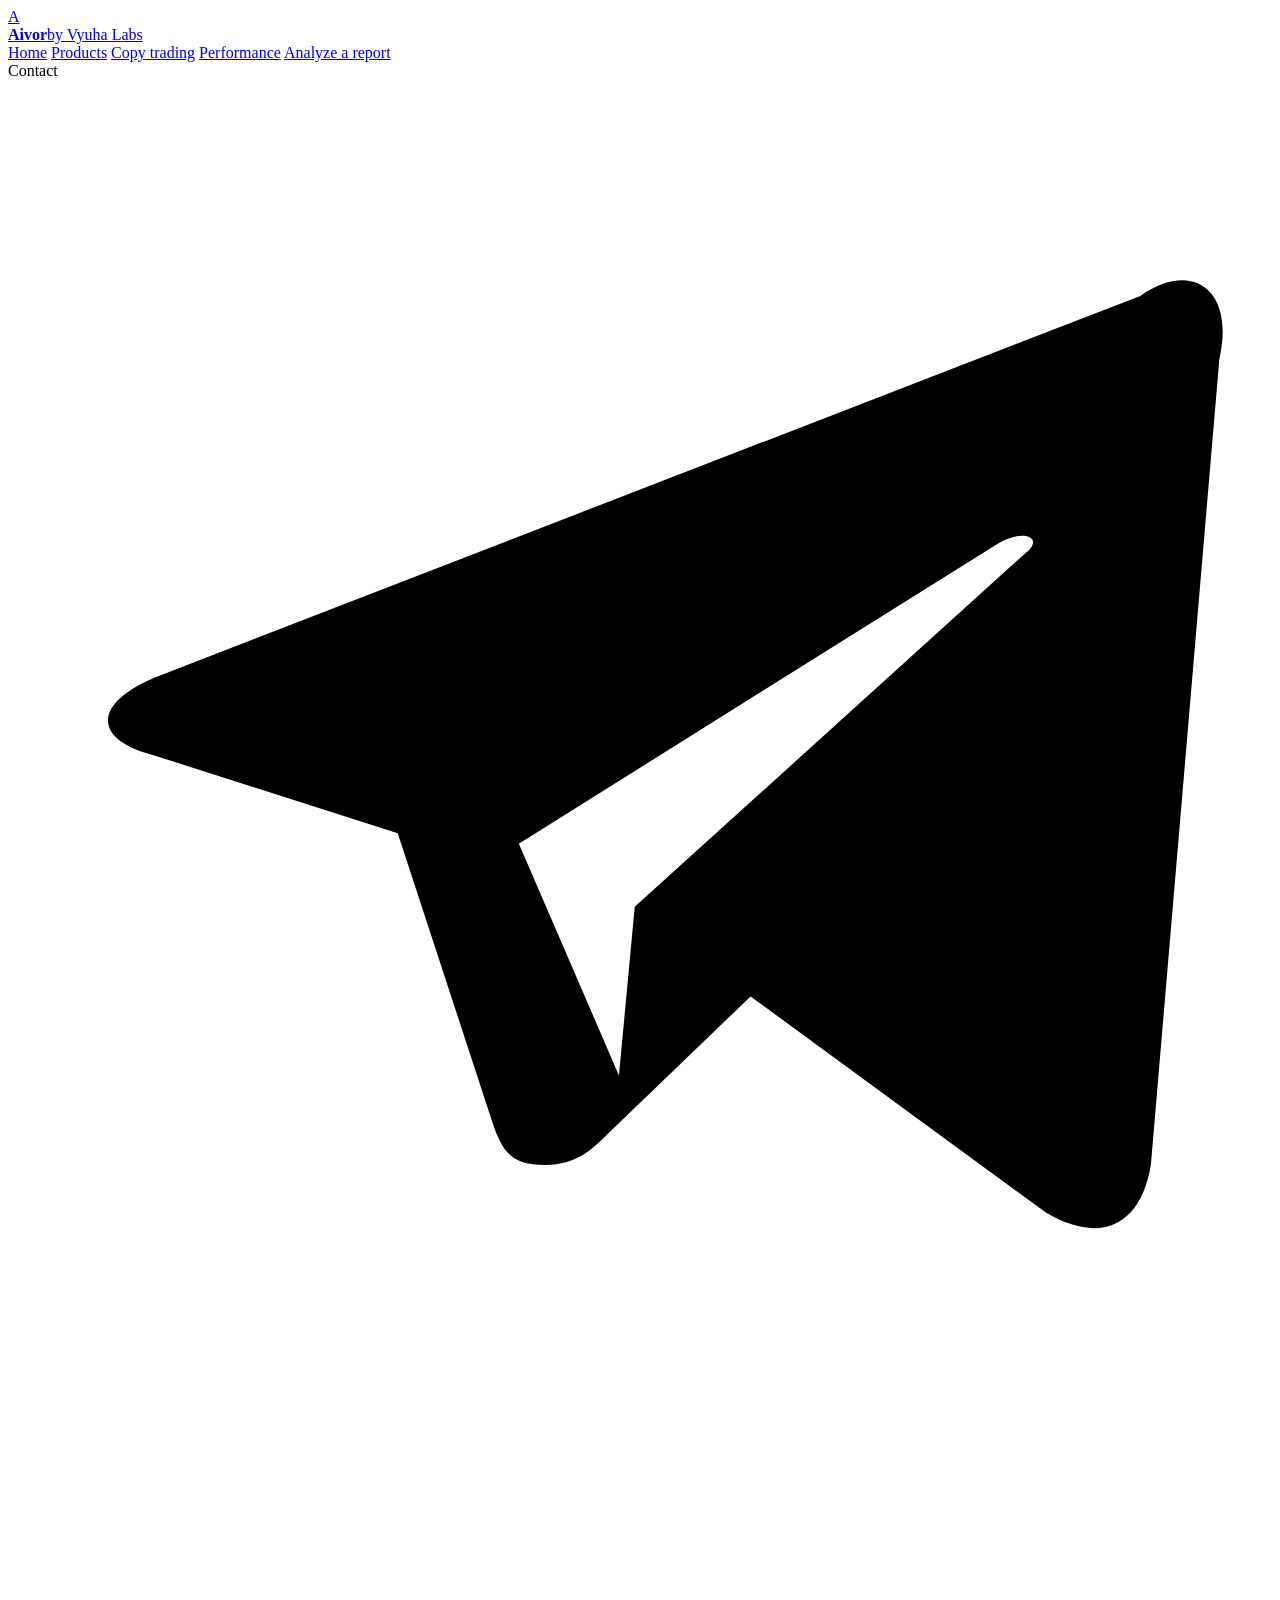
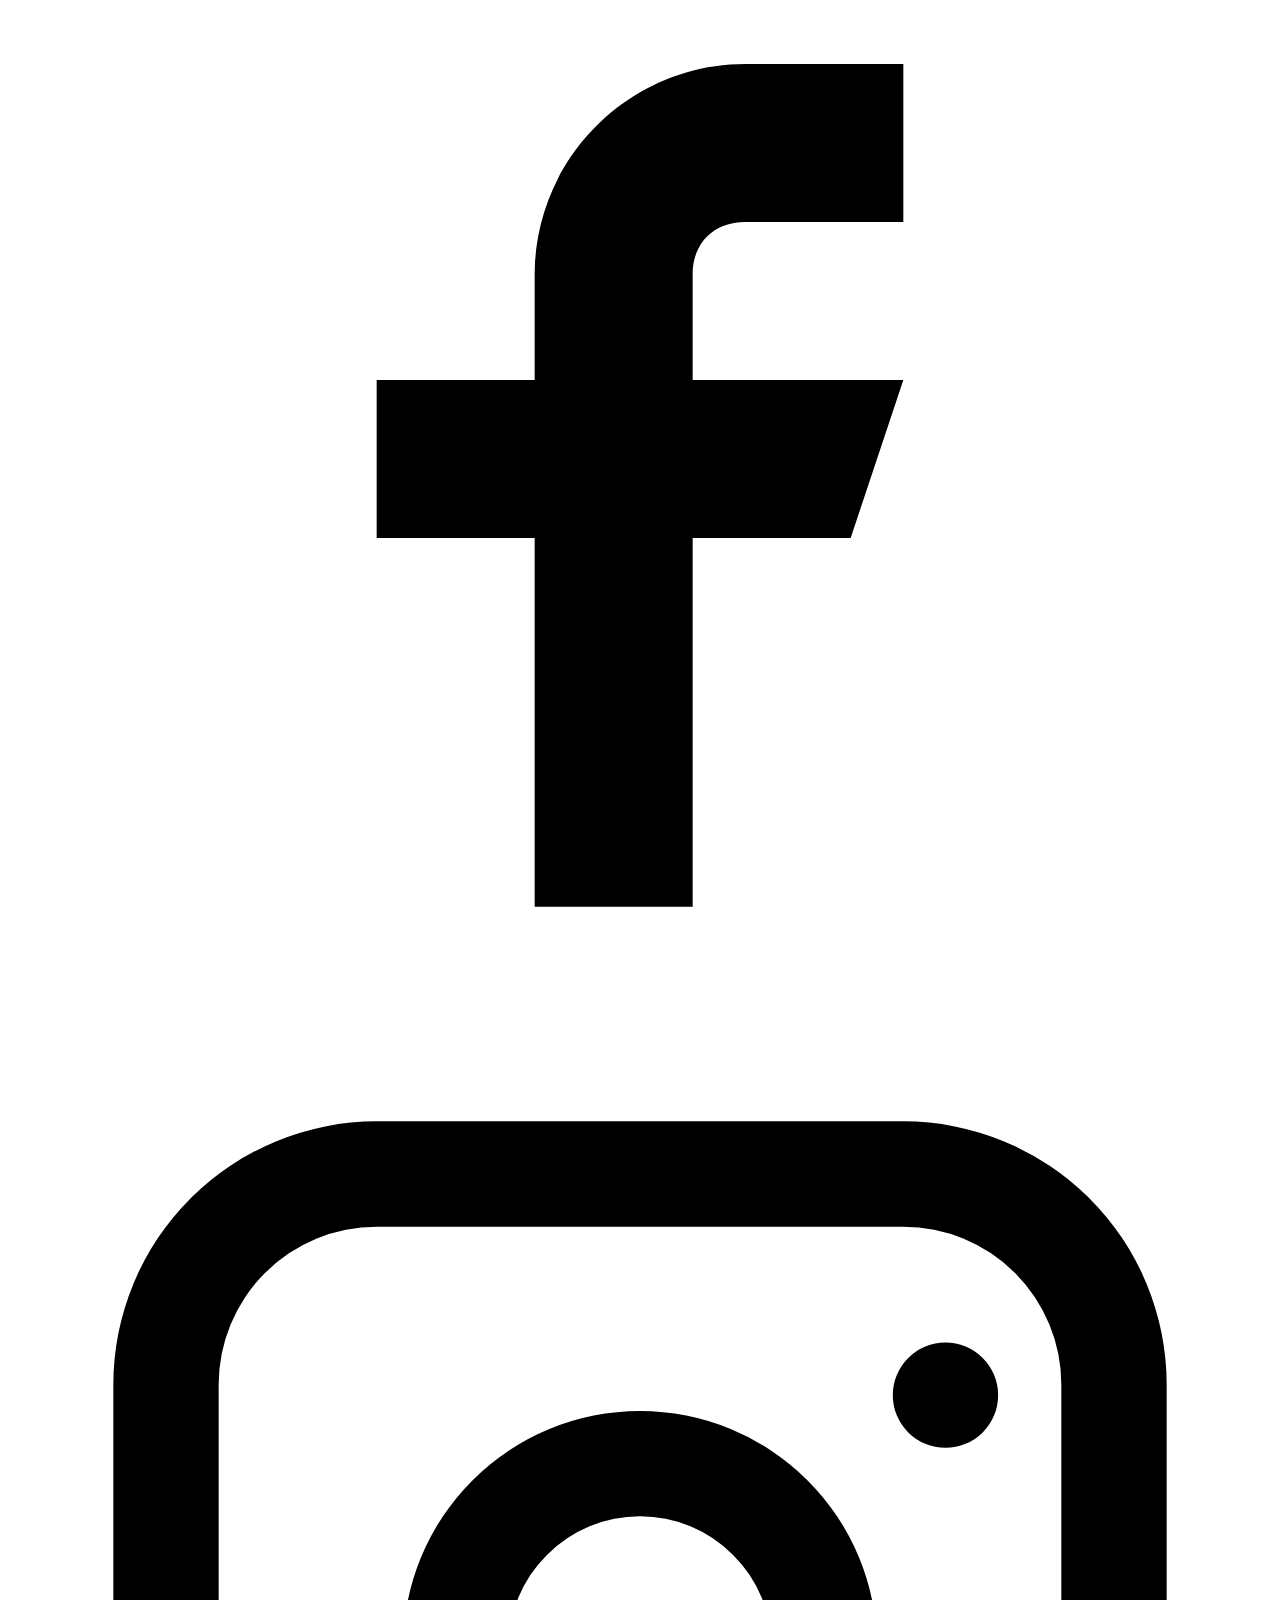
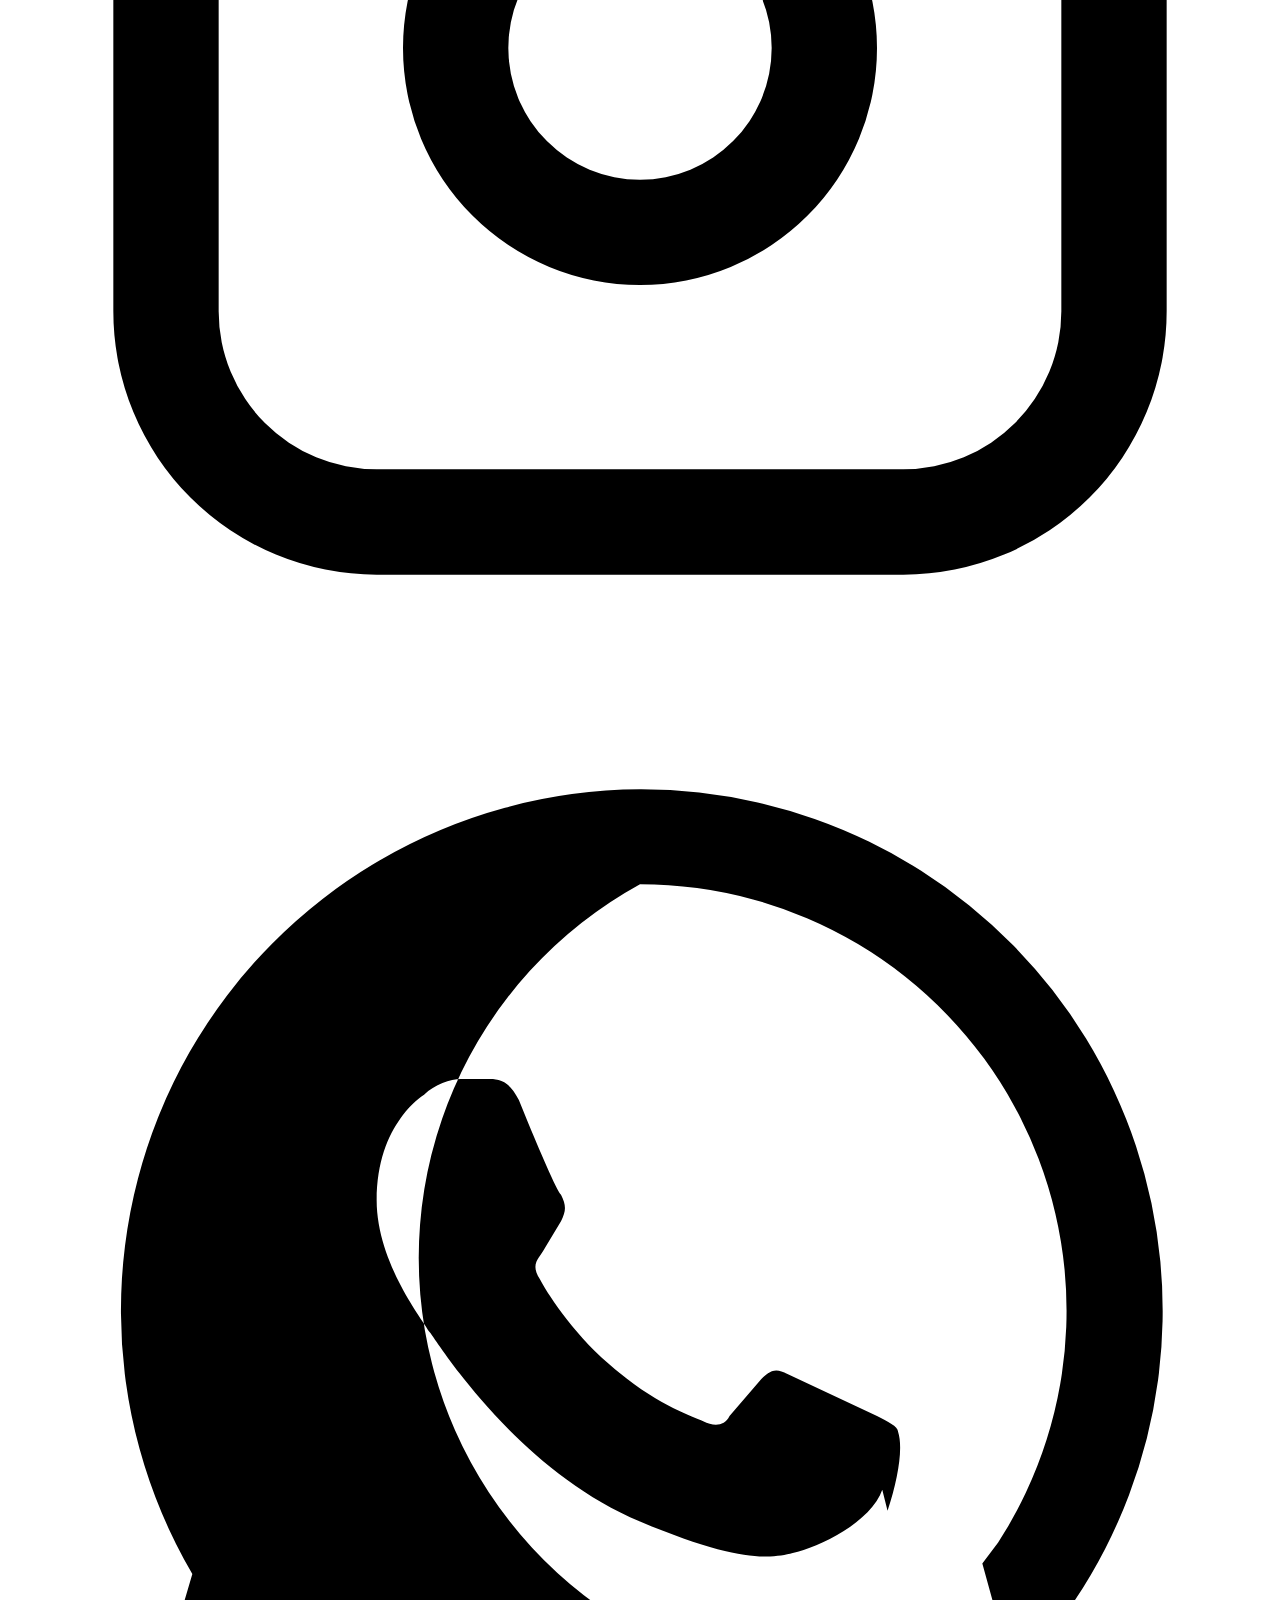
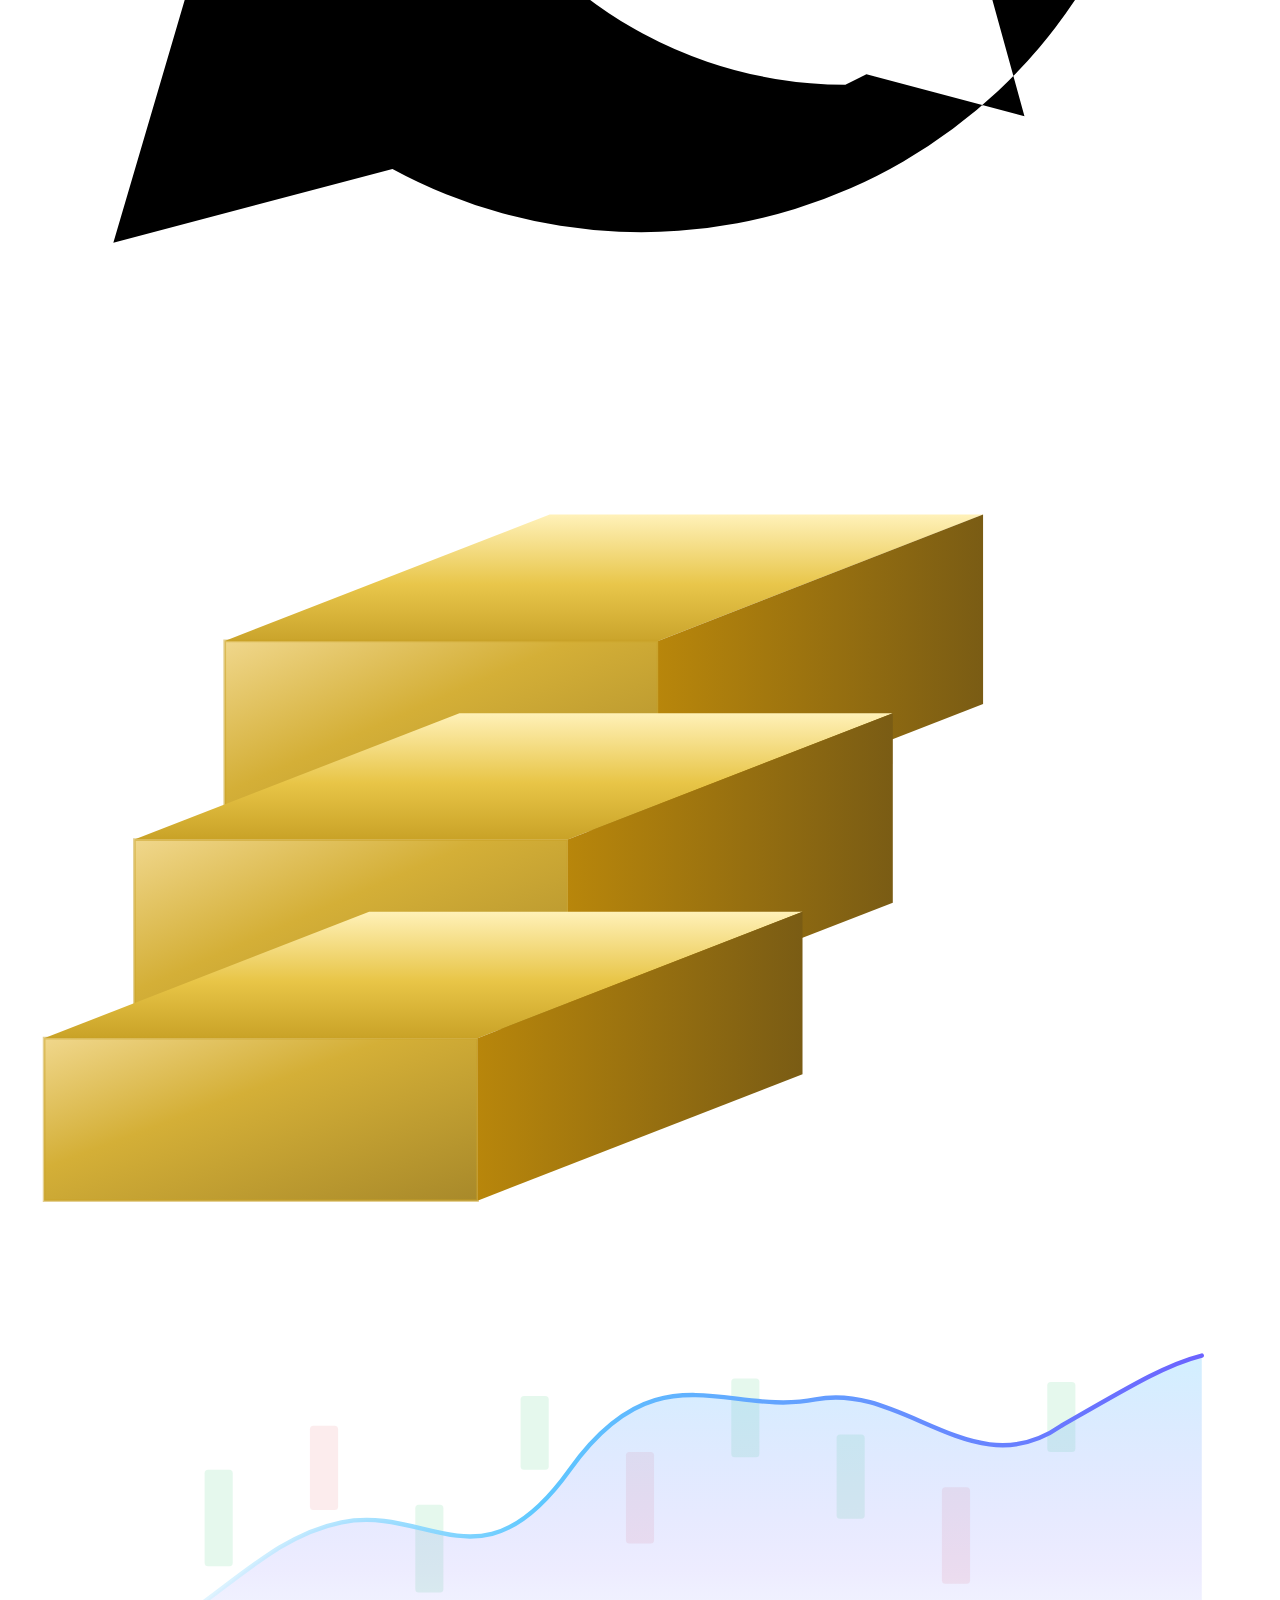
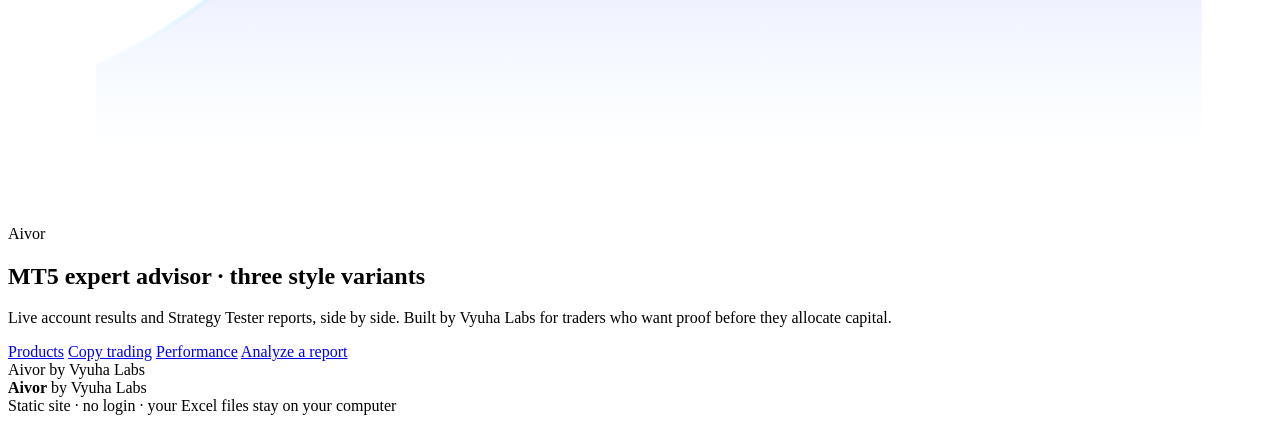
==== index.html @ 8381b405 "initial commit" ====
<!DOCTYPE html>
<html lang="en">
<head>
<meta charset="utf-8">
<meta name="viewport" content="width=device-width, initial-scale=1">
<title>Aivor by Vyuha Labs</title>
<link rel="stylesheet" href="css/site.css">
</head>
<body class="page-home">
<header class="site-header">
  <div class="inner">
    <a class="logo" href="index.html">
      <div class="mark">A</div>
      <div class="word"><strong>Aivor</strong><span>by Vyuha Labs</span></div>
    </a>
    <nav class="nav">
        <a href="index.html" data-nav="index.html">Home</a>
        <a href="products.html" data-nav="products.html">Products</a>
        <a href="copy-trading.html" data-nav="copy-trading.html">Copy trading</a>
        <a href="performance.html" data-nav="performance.html">Performance</a>
        <a class="cta" href="analyze.html" data-nav="analyze.html">Analyze a report</a>
      </nav>
  </div>
  <div class="header-contact">
    <div class="header-contact-inner">
      <span class="contact-label">Contact</span>
      <nav class="social social-header" aria-label="Social contacts">
        <a class="social-tg" href="#" title="Telegram — URL TODO" aria-label="Telegram (TODO)">
          <svg viewBox="0 0 24 24" aria-hidden="true"><path d="M21.5 4.1 2.9 11.3c-1.3.5-1.3 1.2-.2 1.5l4.7 1.5 1.8 5.5c.2.6.4.8 1 .8.6 0 .9-.3 1.2-.6l2.7-2.6 5.6 4.1c1 .6 1.8.3 2-.9L23 5.3c.3-1.3-.5-1.9-1.5-1.2zM9.7 14.5l9.1-5.7c.5-.3.9-.1.5.2l-7.4 6.7-.3 3.2-1.9-4.4z"/></svg>
        </a>
        <a class="social-fb" href="#" title="Facebook — URL TODO" aria-label="Facebook (TODO)">
          <svg viewBox="0 0 24 24" aria-hidden="true"><path d="M14 9h3V6h-3c-2.2 0-4 1.8-4 4v2H7v3h3v7h3v-7h3l1-3h-4v-2c0-.6.4-1 1-1z"/></svg>
        </a>
        <a class="social-ig" href="#" title="Instagram — URL TODO" aria-label="Instagram (TODO)">
          <svg viewBox="0 0 24 24" aria-hidden="true"><path d="M7 2h10a5 5 0 0 1 5 5v10a5 5 0 0 1-5 5H7a5 5 0 0 1-5-5V7a5 5 0 0 1 5-5zm0 2a3 3 0 0 0-3 3v10a3 3 0 0 0 3 3h10a3 3 0 0 0 3-3V7a3 3 0 0 0-3-3H7zm5 3.5A4.5 4.5 0 1 1 7.5 12 4.5 4.5 0 0 1 12 7.5zm0 2A2.5 2.5 0 1 0 14.5 12 2.5 2.5 0 0 0 12 9.5zM17.8 6.2a1 1 0 1 1-1 1 1 1 0 0 1 1-1z"/></svg>
        </a>
        <a class="social-wa" href="#" title="WhatsApp — URL TODO" aria-label="WhatsApp (TODO)">
          <svg viewBox="0 0 24 24" aria-hidden="true"><path d="M12 2a9.9 9.9 0 0 0-8.5 14.9L2 22l5.3-1.4A9.9 9.9 0 1 0 12 2zm0 1.8a8.1 8.1 0 0 1 6.8 12.5l-.3.4.8 2.9-3-.8-.4.2A8.1 8.1 0 0 1 12 3.8zm4.6 11.5c-.2.6-1.2 1.1-1.7 1.2-.4.1-1 .2-2.9-.6-2.4-1-3.9-3.5-4-3.6-.1-.2-1-1.3-1-2.5s.6-1.8.9-2c.2-.2.5-.3.7-.3h.5c.2 0 .4 0 .6.4.2.5.7 1.7.8 1.8.1.2.1.3 0 .5l-.3.5c-.1.2-.3.3-.1.6.1.2.6 1 1.3 1.6.9.8 1.6 1 1.8 1.1.2.1.4.1.5-.1l.6-.7c.2-.2.3-.2.5-.1l1.7.8c.2.1.4.2.4.3.1.3 0 .9-.2 1.5z"/></svg>
        </a>
      </nav>
    </div>
  </div>
</header>

<main>
  <section class="hero">
    <div class="hero-atmosphere" aria-hidden="true">
      <div class="hero-glow hero-glow--purple"></div>
      <div class="hero-glow hero-glow--cyan"></div>
      <div class="hero-glow hero-glow--bottom"></div>
    </div>
    <div class="hero-motif" aria-hidden="true">
      <!-- Decorative gold bars — metallic gold fills, no prices or P/L -->
      <svg class="bars-svg" viewBox="0 0 280 200" fill="none" xmlns="http://www.w3.org/2000/svg">
        <defs>
          <linearGradient id="barFace" x1="0" y1="0" x2="1" y2="1">
            <stop offset="0%" stop-color="#f0d78c"/>
            <stop offset="40%" stop-color="#d4af37"/>
            <stop offset="100%" stop-color="#a8892a"/>
          </linearGradient>
          <linearGradient id="barTop" x1="0" y1="0" x2="0" y2="1">
            <stop offset="0%" stop-color="#fff1b8"/>
            <stop offset="55%" stop-color="#e8c547"/>
            <stop offset="100%" stop-color="#c9a227"/>
          </linearGradient>
          <linearGradient id="barSide" x1="0" y1="0" x2="1" y2="0">
            <stop offset="0%" stop-color="#b8860b"/>
            <stop offset="100%" stop-color="#7a5c14"/>
          </linearGradient>
        </defs>
        <!-- back bar -->
        <g transform="translate(48,28)">
          <path d="M0 36 L72 8 L168 8 L96 36 Z" fill="url(#barTop)" opacity=".98"/>
          <path d="M0 36 L96 36 L96 78 L0 78 Z" fill="url(#barFace)" stroke="#c9a227" stroke-width=".6" stroke-opacity=".5"/>
          <path d="M96 36 L168 8 L168 50 L96 78 Z" fill="url(#barSide)"/>
        </g>
        <!-- mid bar -->
        <g transform="translate(28,72)">
          <path d="M0 36 L72 8 L168 8 L96 36 Z" fill="url(#barTop)"/>
          <path d="M0 36 L96 36 L96 78 L0 78 Z" fill="url(#barFace)" stroke="#c9a227" stroke-width=".6" stroke-opacity=".5"/>
          <path d="M96 36 L168 8 L168 50 L96 78 Z" fill="url(#barSide)"/>
        </g>
        <!-- front bar -->
        <g transform="translate(8,116)">
          <path d="M0 36 L72 8 L168 8 L96 36 Z" fill="url(#barTop)"/>
          <path d="M0 36 L96 36 L96 72 L0 72 Z" fill="url(#barFace)" stroke="#c9a227" stroke-width=".6" stroke-opacity=".5"/>
          <path d="M96 36 L168 8 L168 44 L96 72 Z" fill="url(#barSide)"/>
        </g>
      </svg>
      <!-- Decorative trading chart — blue / purple / white motif, no labels or figures -->
      <svg class="chart-svg" viewBox="0 0 720 320" fill="none" xmlns="http://www.w3.org/2000/svg">
        <defs>
          <linearGradient id="chartFill" x1="0" y1="0" x2="0" y2="1">
            <stop offset="0%" stop-color="#5ec8ff" stop-opacity=".28"/>
            <stop offset="55%" stop-color="#6c63ff" stop-opacity=".12"/>
            <stop offset="100%" stop-color="#5ec8ff" stop-opacity="0"/>
          </linearGradient>
          <linearGradient id="chartStroke" x1="0" y1="0" x2="1" y2="0">
            <stop offset="0%" stop-color="#ffffff" stop-opacity=".7"/>
            <stop offset="40%" stop-color="#5ec8ff"/>
            <stop offset="100%" stop-color="#6c63ff"/>
          </linearGradient>
        </defs>
        <line x1="40" y1="40" x2="40" y2="280" stroke="rgba(255,255,255,.06)" stroke-width="1"/>
        <line x1="40" y1="280" x2="680" y2="280" stroke="rgba(255,255,255,.06)" stroke-width="1"/>
        <line x1="40" y1="100" x2="680" y2="100" stroke="rgba(255,255,255,.04)" stroke-width="1" stroke-dasharray="4 8"/>
        <line x1="40" y1="180" x2="680" y2="180" stroke="rgba(255,255,255,.04)" stroke-width="1" stroke-dasharray="4 8"/>
        <!-- soft candlestick silhouettes -->
        <g opacity=".35" stroke="rgba(255,255,255,.35)" stroke-width="1.5">
          <line x1="120" y1="90" x2="120" y2="210"/><rect x="112" y="120" width="16" height="55" rx="2" fill="rgba(46,204,113,.35)" stroke="none"/>
          <line x1="180" y1="70" x2="180" y2="190"/><rect x="172" y="95" width="16" height="48" rx="2" fill="rgba(231,76,90,.3)" stroke="none"/>
          <line x1="240" y1="110" x2="240" y2="230"/><rect x="232" y="140" width="16" height="50" rx="2" fill="rgba(46,204,113,.35)" stroke="none"/>
          <line x1="300" y1="60" x2="300" y2="160"/><rect x="292" y="78" width="16" height="42" rx="2" fill="rgba(46,204,113,.35)" stroke="none"/>
          <line x1="360" y1="85" x2="360" y2="200"/><rect x="352" y="110" width="16" height="52" rx="2" fill="rgba(231,76,90,.3)" stroke="none"/>
          <line x1="420" y1="50" x2="420" y2="150"/><rect x="412" y="68" width="16" height="45" rx="2" fill="rgba(46,204,113,.35)" stroke="none"/>
          <line x1="480" y1="75" x2="480" y2="185"/><rect x="472" y="100" width="16" height="48" rx="2" fill="rgba(46,204,113,.35)" stroke="none"/>
          <line x1="540" y1="95" x2="540" y2="220"/><rect x="532" y="130" width="16" height="55" rx="2" fill="rgba(231,76,90,.3)" stroke="none"/>
          <line x1="600" y1="55" x2="600" y2="140"/><rect x="592" y="70" width="16" height="40" rx="2" fill="rgba(46,204,113,.35)" stroke="none"/>
        </g>
        <path d="M50 230 C 110 210, 140 160, 190 150 C 240 140, 270 190, 320 120 C 370 50, 410 90, 460 80 C 510 70, 550 130, 600 95 C 640 72, 660 60, 680 55 L 680 280 L 50 280 Z" fill="url(#chartFill)"/>
        <path d="M50 230 C 110 210, 140 160, 190 150 C 240 140, 270 190, 320 120 C 370 50, 410 90, 460 80 C 510 70, 550 130, 600 95 C 640 72, 660 60, 680 55" stroke="url(#chartStroke)" stroke-width="2.5" stroke-linecap="round" stroke-linejoin="round"/>
      </svg>
    </div>
    <div class="hero-inner">
      <div class="brand-name">Aivor</div>
      <h1>MT5 expert advisor · three style variants</h1>
      <p>Live account results and Strategy Tester reports, side by side. Built by Vyuha Labs for traders who want proof before they allocate capital.</p>
      <div class="hero-actions">
        <a class="btn btn-primary" href="products.html">Products</a>
        <a class="btn btn-secondary" href="copy-trading.html">Copy trading</a>
        <a class="btn btn-secondary" href="performance.html">Performance</a>
        <a class="btn btn-secondary" href="analyze.html">Analyze a report</a>
      </div>
      <div class="company-line">Aivor by Vyuha Labs</div>
    </div>
  </section>
</main>

<footer class="site-footer site-footer--home">
  <div class="footer-glow" aria-hidden="true"></div>
  <div class="inner footer-meta">
    <div class="footer-top">
      <div><strong>Aivor</strong> by Vyuha Labs</div>
      <div>Static site · no login · your Excel files stay on your computer</div>
    </div>
  </div>
</footer>
<script src="js/site.js"></script>
</body>
</html>
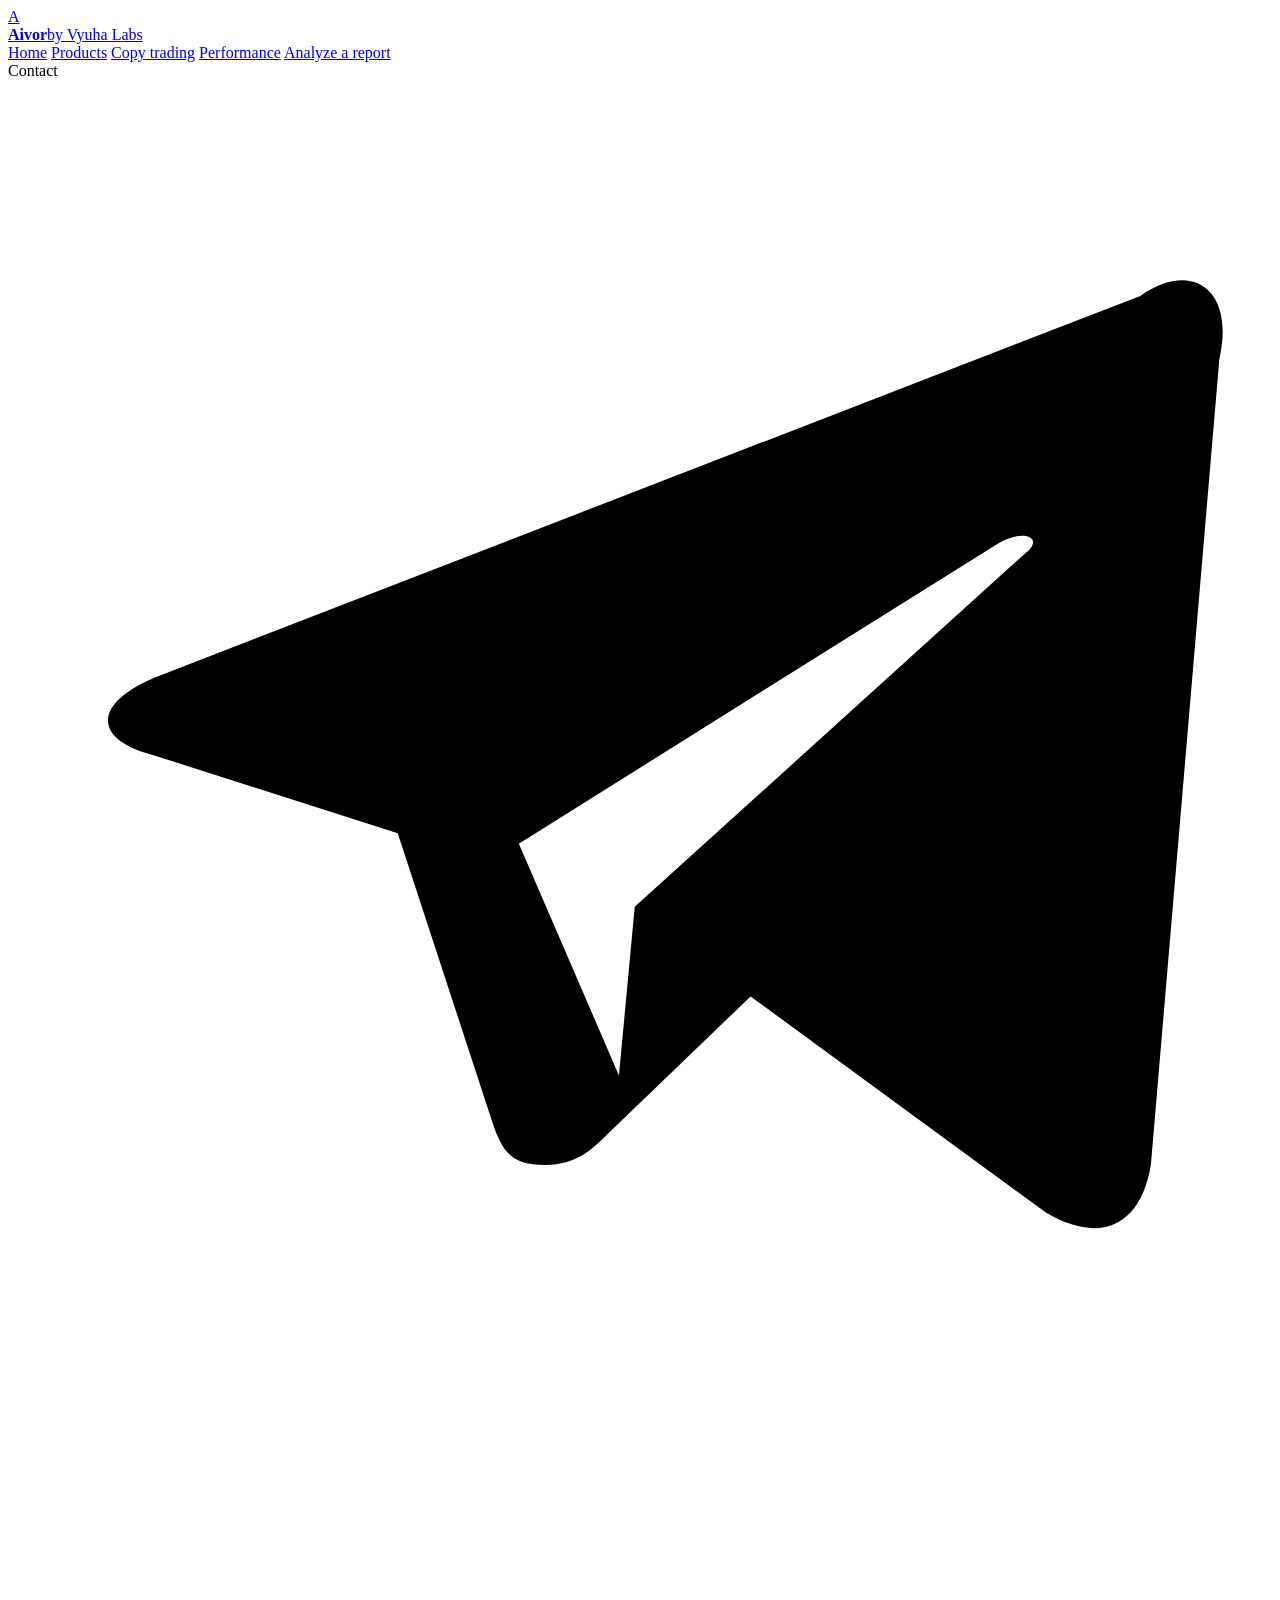
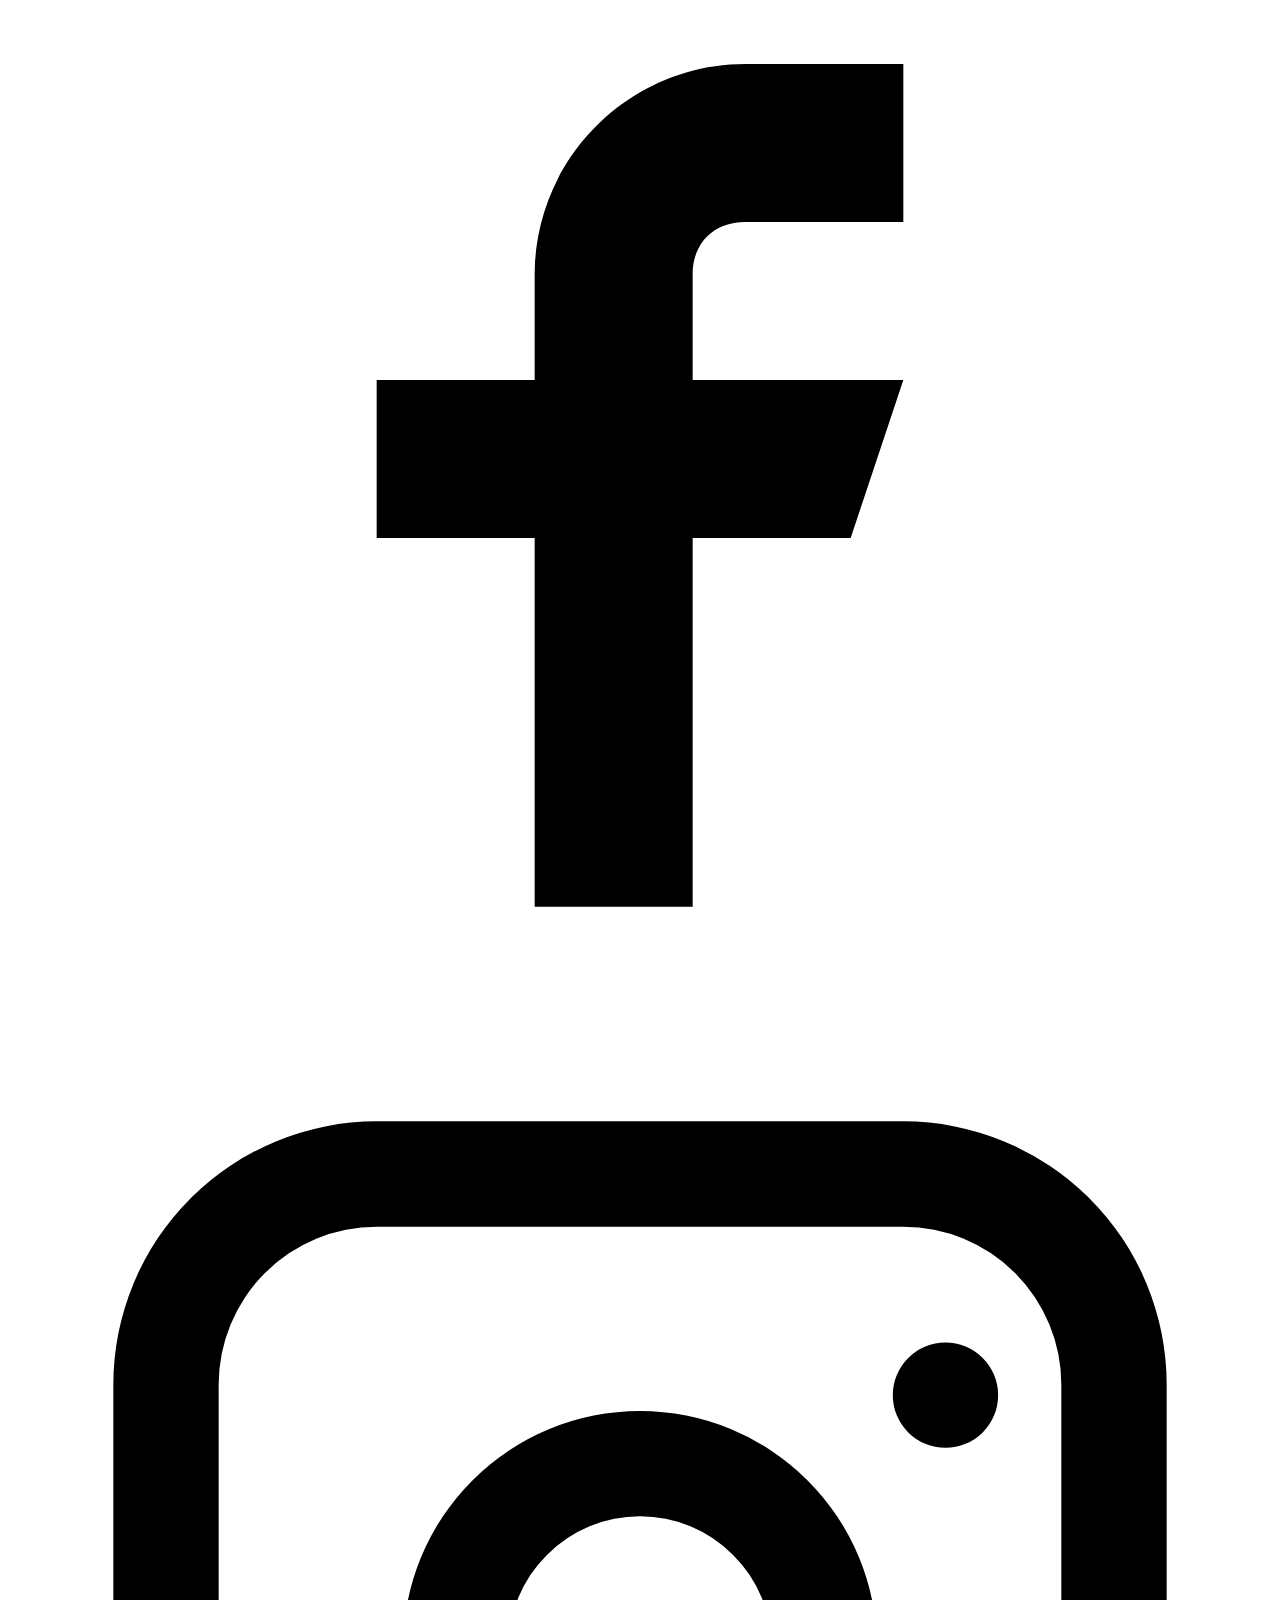
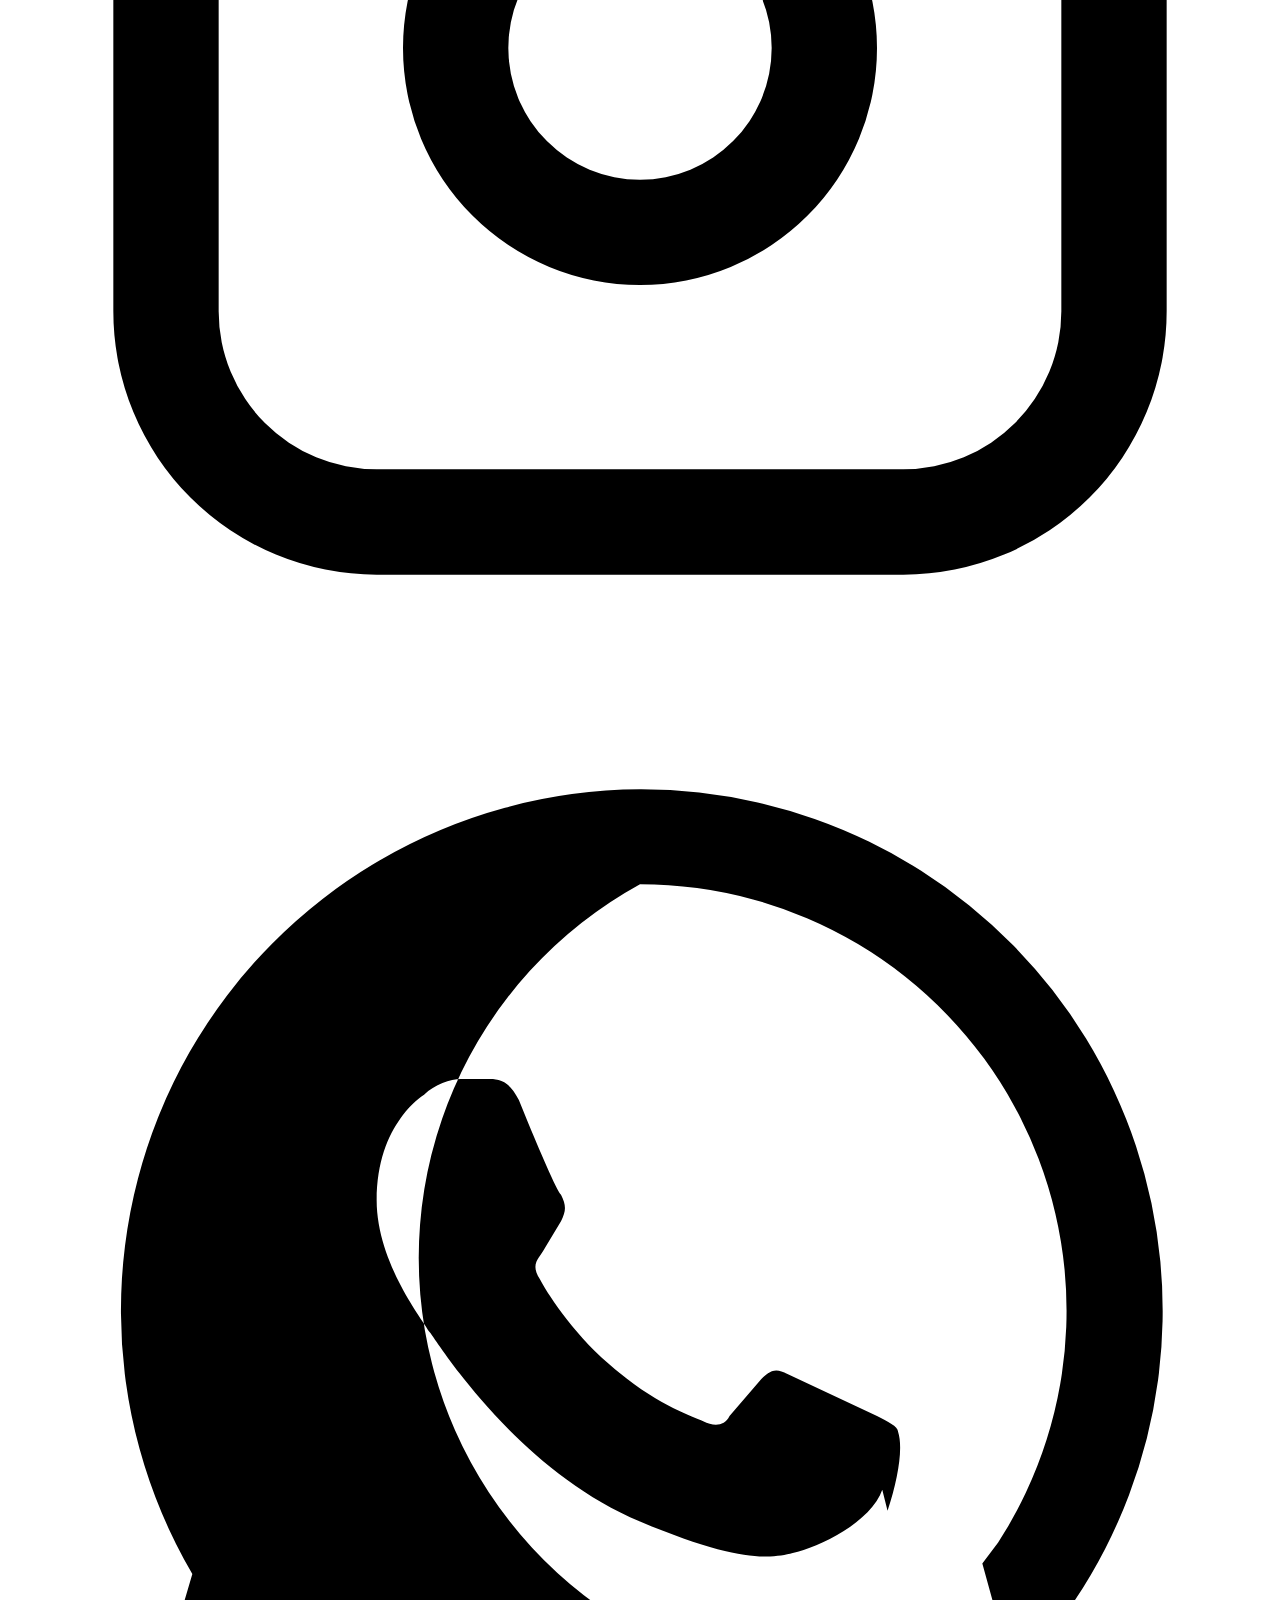
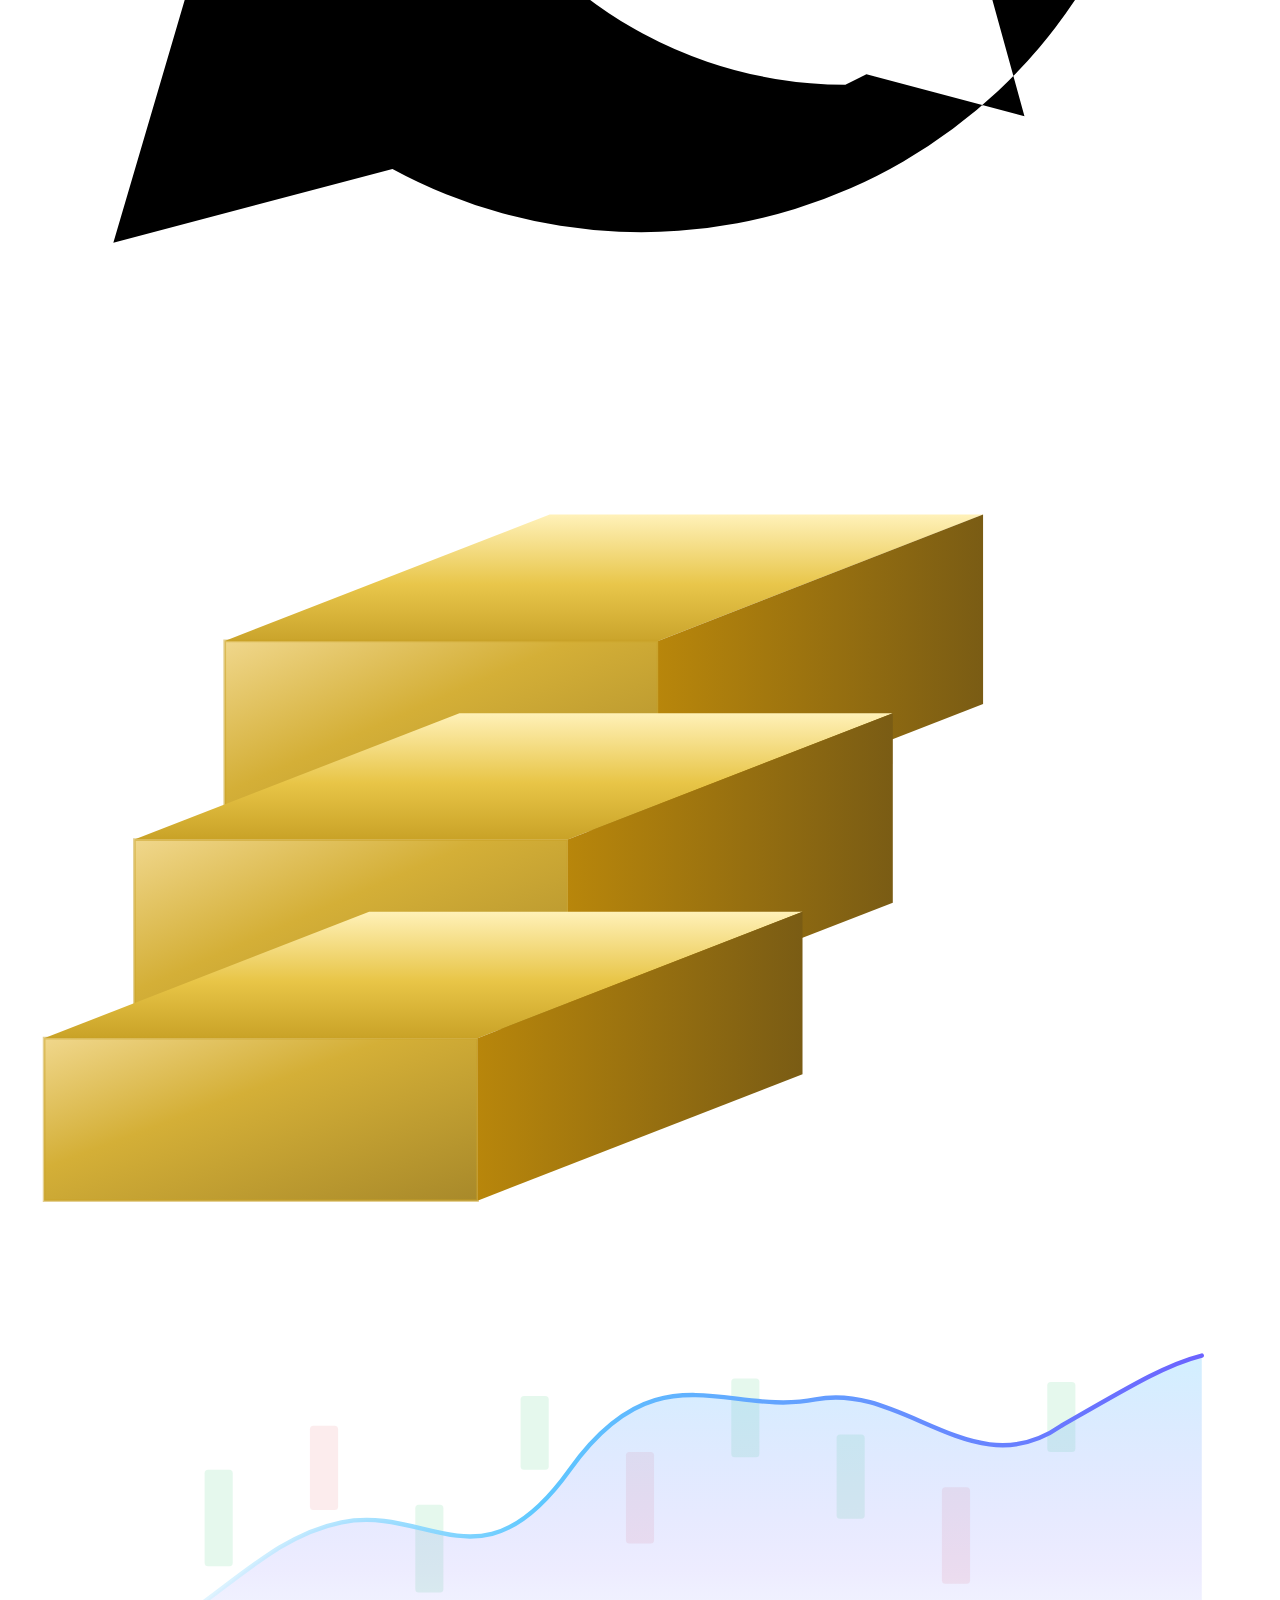
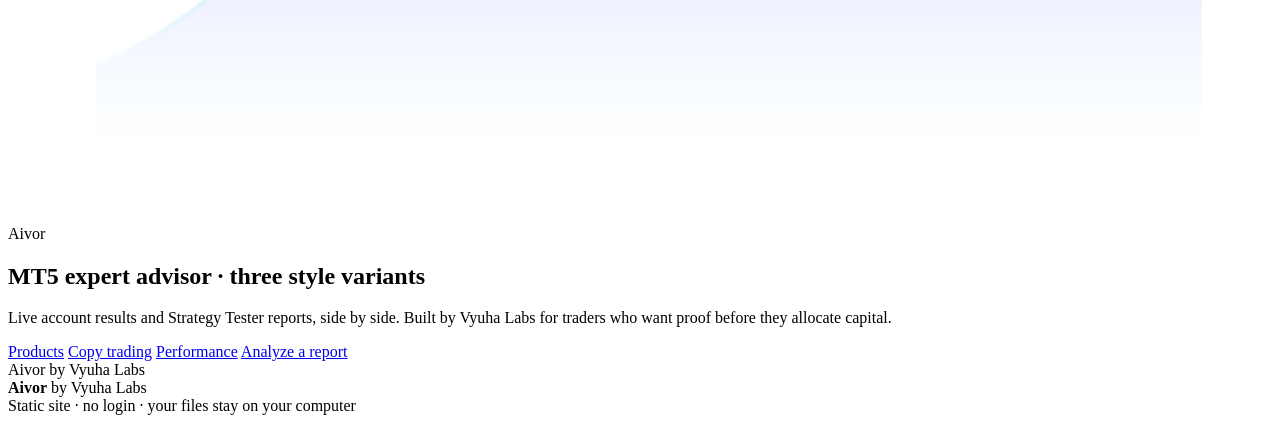
==== commit 707b6531: "Update index.html" ====
--- a/index.html
+++ b/index.html
@@ -141,7 +141,7 @@
   <div class="inner footer-meta">
     <div class="footer-top">
       <div><strong>Aivor</strong> by Vyuha Labs</div>
-      <div>Static site · no login · your Excel files stay on your computer</div>
+      <div>Static site · no login · your files stay on your computer</div>
     </div>
   </div>
 </footer>
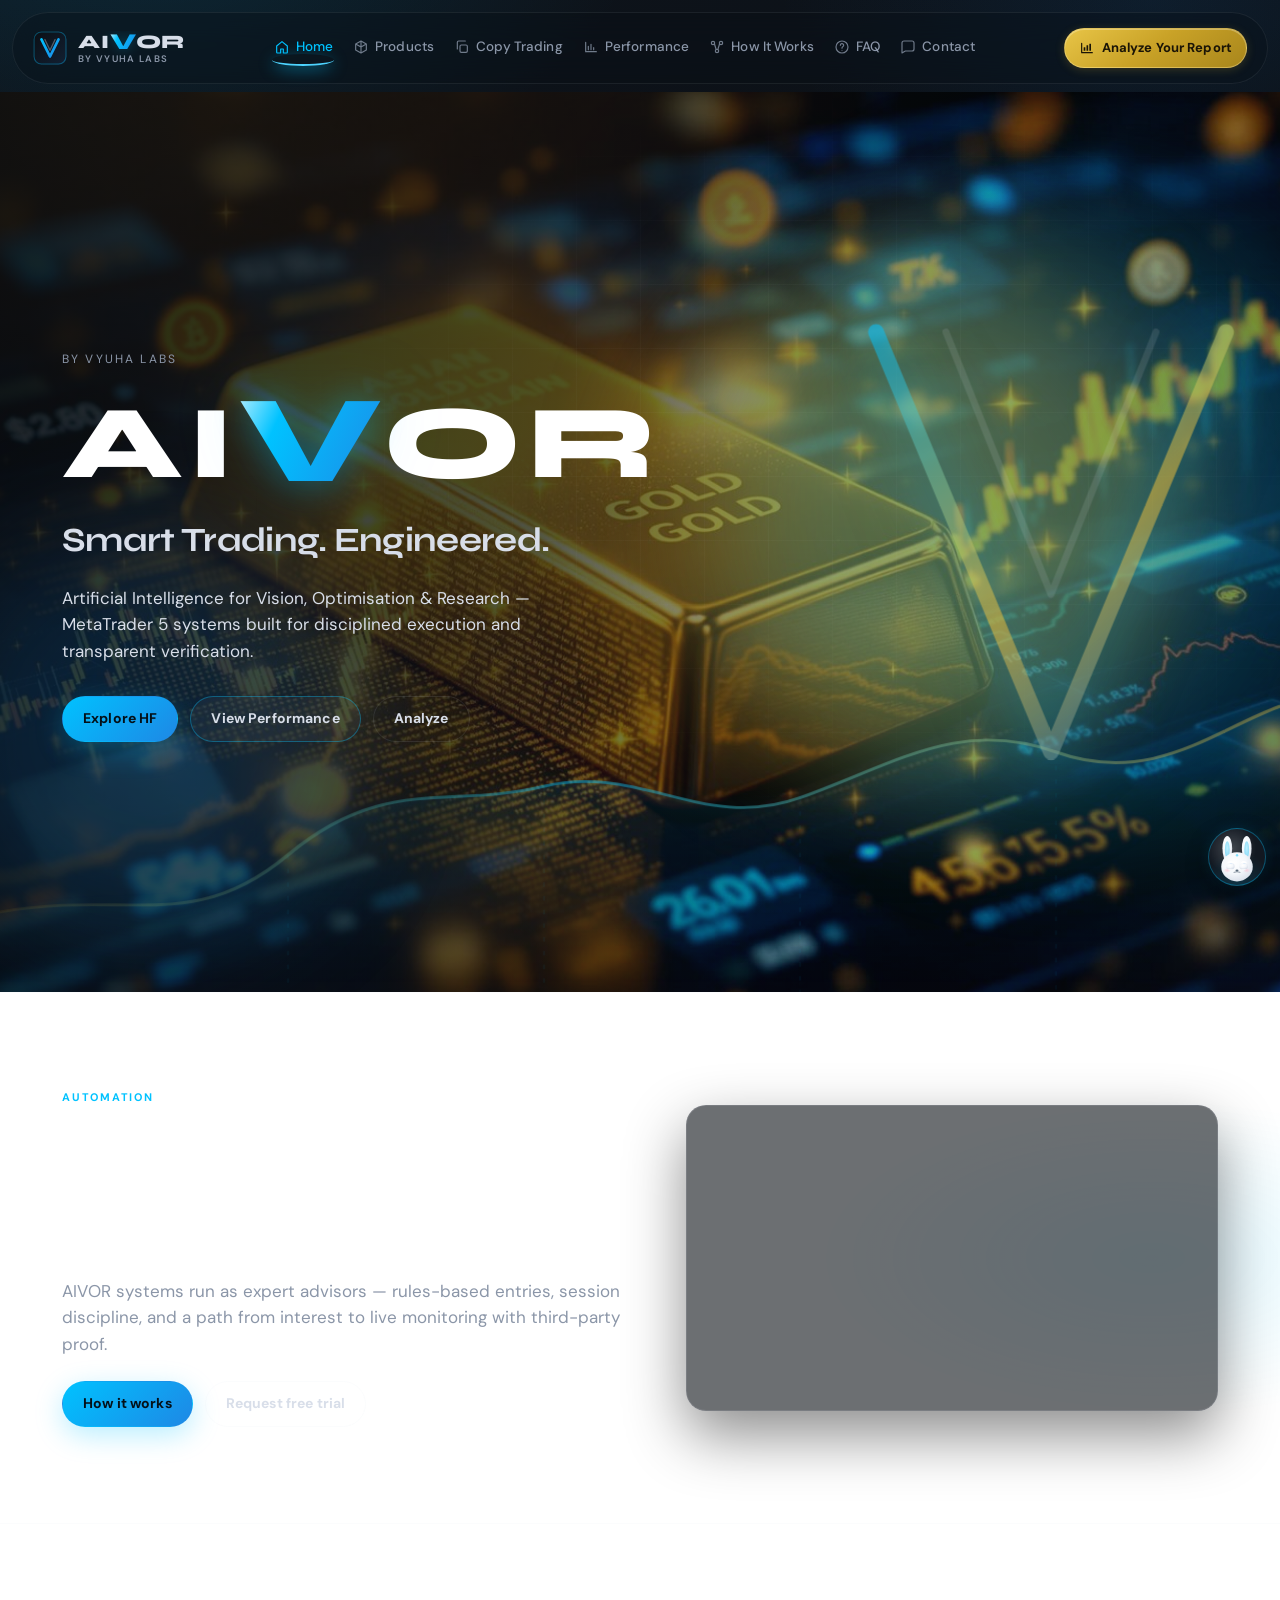
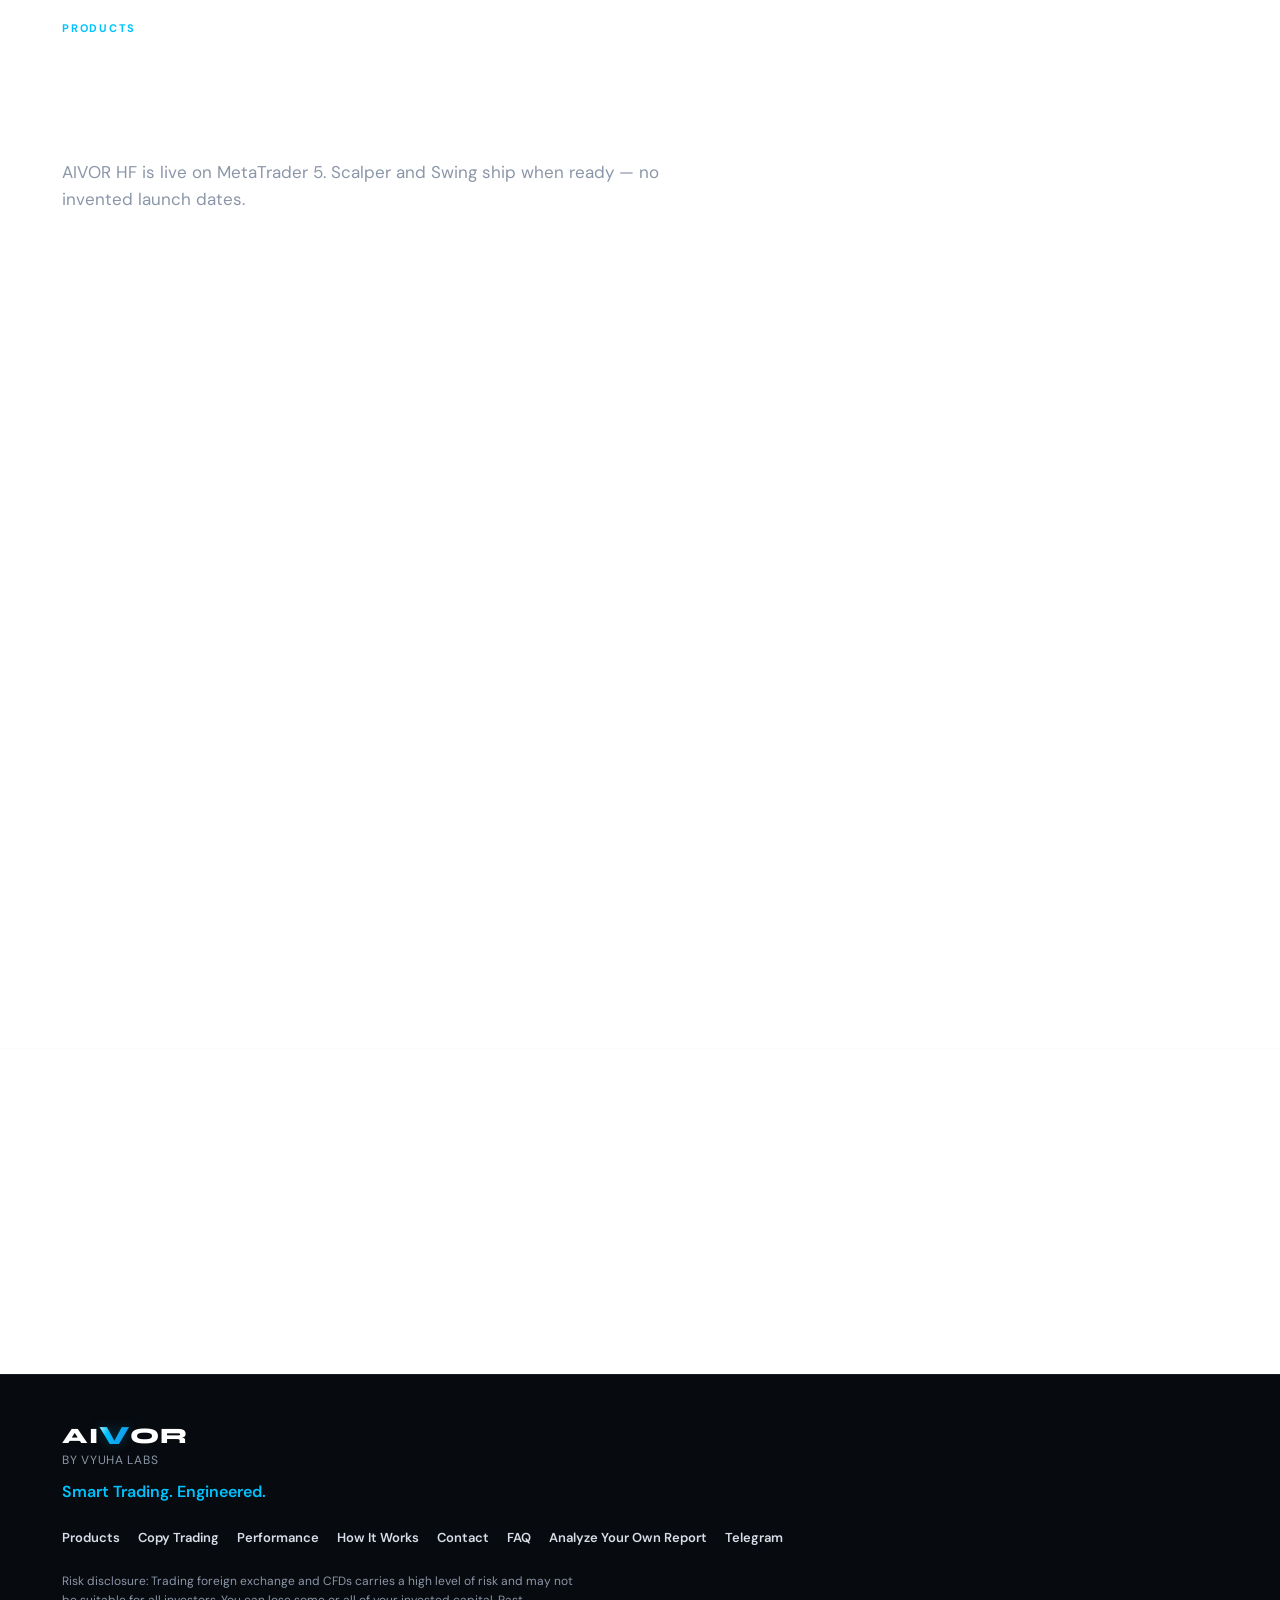
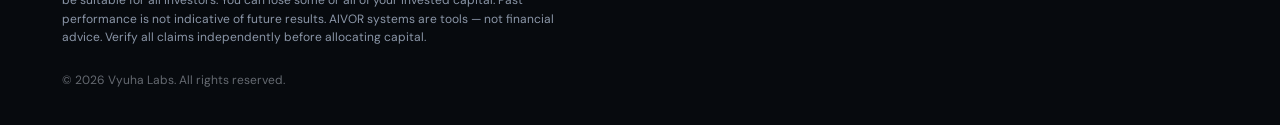
==== commit 21c5bc20: "Add files via upload" ====
--- a/index.html
+++ b/index.html
@@ -3,148 +3,233 @@
 <head>
 <meta charset="utf-8">
 <meta name="viewport" content="width=device-width, initial-scale=1">
-<title>Aivor by Vyuha Labs</title>
+<title>AIVOR by Vyuha Labs | Smart Trading. Engineered.</title>
+<meta name="description" content="AIVOR by Vyuha Labs — Artificial Intelligence for Vision, Optimisation &amp; Research. Premium MetaTrader 5 trading systems with transparent live track records.">
+<meta name="theme-color" content="#0B0F14">
+<meta property="og:type" content="website">
+<meta property="og:title" content="AIVOR by Vyuha Labs | Smart Trading. Engineered.">
+<meta property="og:description" content="Artificial Intelligence for Vision, Optimisation &amp; Research. Engineered MetaTrader 5 systems — verify live performance before you allocate capital.">
+<meta property="og:image" content="assets/favicon.svg">
+<meta name="twitter:card" content="summary">
+<meta name="twitter:title" content="AIVOR by Vyuha Labs | Smart Trading. Engineered.">
+<meta name="twitter:description" content="Premium MT5 trading systems by Vyuha Labs. Smart Trading. Engineered.">
+<link rel="canonical" href="index.html">
+<link rel="preconnect" href="https://fonts.googleapis.com">
+<link rel="preconnect" href="https://fonts.gstatic.com" crossorigin>
+<link href="https://fonts.googleapis.com/css2?family=DM+Sans:ital,opsz,wght@0,9..40,400;0,9..40,500;0,9..40,600;0,9..40,700;1,9..40,400&family=Syne:wght@600;700;800&display=swap" rel="stylesheet">
+<link rel="icon" href="assets/favicon.svg" type="image/svg+xml">
 <link rel="stylesheet" href="css/site.css">
+<link rel="stylesheet" href="css/bunny-assistant.css">
 </head>
 <body class="page-home">
-<header class="site-header">
+<a class="skip-link" href="#main">Skip to content</a>
+
+<header class="site-header site-header--transparent">
   <div class="inner">
-    <a class="logo" href="index.html">
-      <div class="mark">A</div>
-      <div class="word"><strong>Aivor</strong><span>by Vyuha Labs</span></div>
+    <a class="logo" href="index.html" aria-label="AIVOR home">
+      <img src="assets/favicon.svg" alt="" class="logo-mark" width="32" height="32">
+      <span class="word">
+        <strong data-aivor-mark data-aivor-size="nav">AIVOR</strong>
+        <span>BY VYUHA LABS</span>
+      </span>
     </a>
-    <nav class="nav">
+    <nav class="nav" id="site-nav" aria-label="Primary">
+      <div class="nav-links">
         <a href="index.html" data-nav="index.html">Home</a>
         <a href="products.html" data-nav="products.html">Products</a>
-        <a href="copy-trading.html" data-nav="copy-trading.html">Copy trading</a>
+        <a href="copy-trading.html" data-nav="copy-trading.html">Copy Trading</a>
         <a href="performance.html" data-nav="performance.html">Performance</a>
-        <a class="cta" href="analyze.html" data-nav="analyze.html">Analyze a report</a>
-      </nav>
-  </div>
-  <div class="header-contact">
-    <div class="header-contact-inner">
-      <span class="contact-label">Contact</span>
-      <nav class="social social-header" aria-label="Social contacts">
-        <a class="social-tg" href="#" title="Telegram — URL TODO" aria-label="Telegram (TODO)">
-          <svg viewBox="0 0 24 24" aria-hidden="true"><path d="M21.5 4.1 2.9 11.3c-1.3.5-1.3 1.2-.2 1.5l4.7 1.5 1.8 5.5c.2.6.4.8 1 .8.6 0 .9-.3 1.2-.6l2.7-2.6 5.6 4.1c1 .6 1.8.3 2-.9L23 5.3c.3-1.3-.5-1.9-1.5-1.2zM9.7 14.5l9.1-5.7c.5-.3.9-.1.5.2l-7.4 6.7-.3 3.2-1.9-4.4z"/></svg>
-        </a>
-        <a class="social-fb" href="#" title="Facebook — URL TODO" aria-label="Facebook (TODO)">
-          <svg viewBox="0 0 24 24" aria-hidden="true"><path d="M14 9h3V6h-3c-2.2 0-4 1.8-4 4v2H7v3h3v7h3v-7h3l1-3h-4v-2c0-.6.4-1 1-1z"/></svg>
-        </a>
-        <a class="social-ig" href="#" title="Instagram — URL TODO" aria-label="Instagram (TODO)">
-          <svg viewBox="0 0 24 24" aria-hidden="true"><path d="M7 2h10a5 5 0 0 1 5 5v10a5 5 0 0 1-5 5H7a5 5 0 0 1-5-5V7a5 5 0 0 1 5-5zm0 2a3 3 0 0 0-3 3v10a3 3 0 0 0 3 3h10a3 3 0 0 0 3-3V7a3 3 0 0 0-3-3H7zm5 3.5A4.5 4.5 0 1 1 7.5 12 4.5 4.5 0 0 1 12 7.5zm0 2A2.5 2.5 0 1 0 14.5 12 2.5 2.5 0 0 0 12 9.5zM17.8 6.2a1 1 0 1 1-1 1 1 1 0 0 1 1-1z"/></svg>
-        </a>
-        <a class="social-wa" href="#" title="WhatsApp — URL TODO" aria-label="WhatsApp (TODO)">
-          <svg viewBox="0 0 24 24" aria-hidden="true"><path d="M12 2a9.9 9.9 0 0 0-8.5 14.9L2 22l5.3-1.4A9.9 9.9 0 1 0 12 2zm0 1.8a8.1 8.1 0 0 1 6.8 12.5l-.3.4.8 2.9-3-.8-.4.2A8.1 8.1 0 0 1 12 3.8zm4.6 11.5c-.2.6-1.2 1.1-1.7 1.2-.4.1-1 .2-2.9-.6-2.4-1-3.9-3.5-4-3.6-.1-.2-1-1.3-1-2.5s.6-1.8.9-2c.2-.2.5-.3.7-.3h.5c.2 0 .4 0 .6.4.2.5.7 1.7.8 1.8.1.2.1.3 0 .5l-.3.5c-.1.2-.3.3-.1.6.1.2.6 1 1.3 1.6.9.8 1.6 1 1.8 1.1.2.1.4.1.5-.1l.6-.7c.2-.2.3-.2.5-.1l1.7.8c.2.1.4.2.4.3.1.3 0 .9-.2 1.5z"/></svg>
-        </a>
-      </nav>
-    </div>
+        <a href="how-it-works.html" data-nav="how-it-works.html">How It Works</a>
+        <a href="faq.html" data-nav="faq.html">FAQ</a>
+        <a href="contact.html" data-nav="contact.html">Contact</a>
+      </div>
+      <a class="nav-cta" href="analyze.html" data-nav="analyze.html">Analyze Your Report</a>
+    </nav>
+    <button class="nav-toggle" type="button" aria-label="Open menu" aria-expanded="false" aria-controls="site-nav">
+      <span aria-hidden="true"></span><span aria-hidden="true"></span><span aria-hidden="true"></span>
+    </button>
   </div>
 </header>
 
-<main>
-  <section class="hero">
+<main id="main">
+  <section class="hero hero--cinematic" aria-labelledby="hero-brand">
     <div class="hero-atmosphere" aria-hidden="true">
-      <div class="hero-glow hero-glow--purple"></div>
-      <div class="hero-glow hero-glow--cyan"></div>
-      <div class="hero-glow hero-glow--bottom"></div>
-    </div>
-    <div class="hero-motif" aria-hidden="true">
-      <!-- Decorative gold bars — metallic gold fills, no prices or P/L -->
-      <svg class="bars-svg" viewBox="0 0 280 200" fill="none" xmlns="http://www.w3.org/2000/svg">
+      <div class="hero-visual">
+        <img
+          src="assets/visuals/hero-gold-bullion.jpg"
+          alt=""
+          width="1600"
+          height="893"
+          fetchpriority="high"
+          decoding="async"
+        >
+      </div>
+      <div class="hero-veil"></div>
+      <div class="hero-grid"></div>
+      <div class="hero-glow hero-glow--gold"></div>
+      <div class="hero-glow hero-glow--a"></div>
+      <div class="hero-glow hero-glow--b"></div>
+      <div class="hero-particles" data-particles></div>
+      <svg class="hero-chart" viewBox="0 0 800 280" preserveAspectRatio="none">
         <defs>
-          <linearGradient id="barFace" x1="0" y1="0" x2="1" y2="1">
-            <stop offset="0%" stop-color="#f0d78c"/>
-            <stop offset="40%" stop-color="#d4af37"/>
-            <stop offset="100%" stop-color="#a8892a"/>
+          <linearGradient id="chartStroke" x1="0" y1="0" x2="1" y2="0">
+            <stop offset="0%" stop-color="#C9A227" stop-opacity=".15"/>
+            <stop offset="45%" stop-color="#00C2FF" stop-opacity=".85"/>
+            <stop offset="100%" stop-color="#E8C547" stop-opacity=".7"/>
           </linearGradient>
-          <linearGradient id="barTop" x1="0" y1="0" x2="0" y2="1">
-            <stop offset="0%" stop-color="#fff1b8"/>
-            <stop offset="55%" stop-color="#e8c547"/>
-            <stop offset="100%" stop-color="#c9a227"/>
-          </linearGradient>
-          <linearGradient id="barSide" x1="0" y1="0" x2="1" y2="0">
-            <stop offset="0%" stop-color="#b8860b"/>
-            <stop offset="100%" stop-color="#7a5c14"/>
+          <linearGradient id="chartFill" x1="0" y1="0" x2="0" y2="1">
+            <stop offset="0%" stop-color="#00C2FF" stop-opacity=".18"/>
+            <stop offset="100%" stop-color="#00C2FF" stop-opacity="0"/>
           </linearGradient>
         </defs>
-        <!-- back bar -->
-        <g transform="translate(48,28)">
-          <path d="M0 36 L72 8 L168 8 L96 36 Z" fill="url(#barTop)" opacity=".98"/>
-          <path d="M0 36 L96 36 L96 78 L0 78 Z" fill="url(#barFace)" stroke="#c9a227" stroke-width=".6" stroke-opacity=".5"/>
-          <path d="M96 36 L168 8 L168 50 L96 78 Z" fill="url(#barSide)"/>
-        </g>
-        <!-- mid bar -->
-        <g transform="translate(28,72)">
-          <path d="M0 36 L72 8 L168 8 L96 36 Z" fill="url(#barTop)"/>
-          <path d="M0 36 L96 36 L96 78 L0 78 Z" fill="url(#barFace)" stroke="#c9a227" stroke-width=".6" stroke-opacity=".5"/>
-          <path d="M96 36 L168 8 L168 50 L96 78 Z" fill="url(#barSide)"/>
-        </g>
-        <!-- front bar -->
-        <g transform="translate(8,116)">
-          <path d="M0 36 L72 8 L168 8 L96 36 Z" fill="url(#barTop)"/>
-          <path d="M0 36 L96 36 L96 72 L0 72 Z" fill="url(#barFace)" stroke="#c9a227" stroke-width=".6" stroke-opacity=".5"/>
-          <path d="M96 36 L168 8 L168 44 L96 72 Z" fill="url(#barSide)"/>
+        <path class="hero-chart-fill" d="M0 210 C80 190 120 230 180 160 C240 90 280 120 340 100 C400 80 440 140 500 110 C560 80 600 40 660 70 C720 100 760 50 800 30 L800 280 L0 280 Z" fill="url(#chartFill)"/>
+        <path class="hero-chart-line" d="M0 210 C80 190 120 230 180 160 C240 90 280 120 340 100 C400 80 440 140 500 110 C560 80 600 40 660 70 C720 100 760 50 800 30" fill="none" stroke="url(#chartStroke)" stroke-width="2.5" stroke-linecap="round"/>
+        <g class="hero-chart-trails">
+          <line x1="180" y1="160" x2="180" y2="280"/><line x1="340" y1="100" x2="340" y2="280"/><line x1="500" y1="110" x2="500" y2="280"/><line x1="660" y1="70" x2="660" y2="280"/>
         </g>
       </svg>
-      <!-- Decorative trading chart — blue / purple / white motif, no labels or figures -->
-      <svg class="chart-svg" viewBox="0 0 720 320" fill="none" xmlns="http://www.w3.org/2000/svg">
+      <svg class="hero-motif" viewBox="0 0 640 640" fill="none" xmlns="http://www.w3.org/2000/svg">
+        <path class="hero-v-outer" d="M120 80 L320 560 L520 80" stroke="url(#vGrad)" stroke-width="18" stroke-linecap="round" stroke-linejoin="round"/>
+        <path class="hero-v-inner" d="M200 80 L320 380 L440 80" stroke="rgba(216,222,233,.22)" stroke-width="8" stroke-linecap="round" stroke-linejoin="round"/>
         <defs>
-          <linearGradient id="chartFill" x1="0" y1="0" x2="0" y2="1">
-            <stop offset="0%" stop-color="#5ec8ff" stop-opacity=".28"/>
-            <stop offset="55%" stop-color="#6c63ff" stop-opacity=".12"/>
-            <stop offset="100%" stop-color="#5ec8ff" stop-opacity="0"/>
-          </linearGradient>
-          <linearGradient id="chartStroke" x1="0" y1="0" x2="1" y2="0">
-            <stop offset="0%" stop-color="#ffffff" stop-opacity=".7"/>
-            <stop offset="40%" stop-color="#5ec8ff"/>
-            <stop offset="100%" stop-color="#6c63ff"/>
+          <linearGradient id="vGrad" x1="120" y1="80" x2="520" y2="560" gradientUnits="userSpaceOnUse">
+            <stop stop-color="#00C2FF"/>
+            <stop offset=".55" stop-color="#E8C547"/>
+            <stop offset="1" stop-color="#1E88E5"/>
           </linearGradient>
         </defs>
-        <line x1="40" y1="40" x2="40" y2="280" stroke="rgba(255,255,255,.06)" stroke-width="1"/>
-        <line x1="40" y1="280" x2="680" y2="280" stroke="rgba(255,255,255,.06)" stroke-width="1"/>
-        <line x1="40" y1="100" x2="680" y2="100" stroke="rgba(255,255,255,.04)" stroke-width="1" stroke-dasharray="4 8"/>
-        <line x1="40" y1="180" x2="680" y2="180" stroke="rgba(255,255,255,.04)" stroke-width="1" stroke-dasharray="4 8"/>
-        <!-- soft candlestick silhouettes -->
-        <g opacity=".35" stroke="rgba(255,255,255,.35)" stroke-width="1.5">
-          <line x1="120" y1="90" x2="120" y2="210"/><rect x="112" y="120" width="16" height="55" rx="2" fill="rgba(46,204,113,.35)" stroke="none"/>
-          <line x1="180" y1="70" x2="180" y2="190"/><rect x="172" y="95" width="16" height="48" rx="2" fill="rgba(231,76,90,.3)" stroke="none"/>
-          <line x1="240" y1="110" x2="240" y2="230"/><rect x="232" y="140" width="16" height="50" rx="2" fill="rgba(46,204,113,.35)" stroke="none"/>
-          <line x1="300" y1="60" x2="300" y2="160"/><rect x="292" y="78" width="16" height="42" rx="2" fill="rgba(46,204,113,.35)" stroke="none"/>
-          <line x1="360" y1="85" x2="360" y2="200"/><rect x="352" y="110" width="16" height="52" rx="2" fill="rgba(231,76,90,.3)" stroke="none"/>
-          <line x1="420" y1="50" x2="420" y2="150"/><rect x="412" y="68" width="16" height="45" rx="2" fill="rgba(46,204,113,.35)" stroke="none"/>
-          <line x1="480" y1="75" x2="480" y2="185"/><rect x="472" y="100" width="16" height="48" rx="2" fill="rgba(46,204,113,.35)" stroke="none"/>
-          <line x1="540" y1="95" x2="540" y2="220"/><rect x="532" y="130" width="16" height="55" rx="2" fill="rgba(231,76,90,.3)" stroke="none"/>
-          <line x1="600" y1="55" x2="600" y2="140"/><rect x="592" y="70" width="16" height="40" rx="2" fill="rgba(46,204,113,.35)" stroke="none"/>
-        </g>
-        <path d="M50 230 C 110 210, 140 160, 190 150 C 240 140, 270 190, 320 120 C 370 50, 410 90, 460 80 C 510 70, 550 130, 600 95 C 640 72, 660 60, 680 55 L 680 280 L 50 280 Z" fill="url(#chartFill)"/>
-        <path d="M50 230 C 110 210, 140 160, 190 150 C 240 140, 270 190, 320 120 C 370 50, 410 90, 460 80 C 510 70, 550 130, 600 95 C 640 72, 660 60, 680 55" stroke="url(#chartStroke)" stroke-width="2.5" stroke-linecap="round" stroke-linejoin="round"/>
       </svg>
     </div>
     <div class="hero-inner">
-      <div class="brand-name">Aivor</div>
-      <h1>MT5 expert advisor · three style variants</h1>
-      <p>Live account results and Strategy Tester reports, side by side. Built by Vyuha Labs for traders who want proof before they allocate capital.</p>
+      <p class="hero-kicker">by Vyuha Labs</p>
+      <h1 id="hero-brand" class="hero-brand" data-aivor-mark data-aivor-size="hero">AIVOR</h1>
+      <p class="hero-tagline">Smart Trading. Engineered.</p>
+      <p class="hero-support">Artificial Intelligence for Vision, Optimisation &amp; Research — MetaTrader 5 systems built for disciplined execution and transparent verification.</p>
       <div class="hero-actions">
-        <a class="btn btn-primary" href="products.html">Products</a>
+        <a class="btn btn-primary" href="products.html#hf">Explore HF</a>
+        <a class="btn btn-secondary" href="performance.html">View Performance</a>
+        <a class="btn btn-ghost" href="analyze.html">Analyze</a>
+      </div>
+    </div>
+  </section>
+
+  <section class="section section-automation" aria-labelledby="home-auto-title">
+    <div class="section-inner visual-split">
+      <div class="visual-split-copy reveal">
+        <p class="eyebrow">Automation</p>
+        <h2 id="home-auto-title">Engineered execution on MetaTrader 5</h2>
+        <p class="section-lead">AIVOR systems run as expert advisors — rules-based entries, session discipline, and a path from interest to live monitoring with third-party proof.</p>
+        <div class="home-cta-strip">
+          <a class="btn btn-primary" href="how-it-works.html">How it works</a>
+          <a class="btn btn-ghost" data-config-url="TELEGRAM_TRIAL_URL">Request free trial</a>
+        </div>
+      </div>
+      <figure class="visual-panel reveal">
+        <img
+          src="assets/visuals/automated-trading-robot.jpg"
+          alt="Stylized automation visual representing AIVOR engineered trading systems"
+          width="1200"
+          height="687"
+          loading="lazy"
+          decoding="async"
+        >
+      </figure>
+    </div>
+  </section>
+
+  <section class="section" aria-labelledby="home-products-title">
+    <div class="section-inner">
+      <header class="section-head reveal">
+        <p class="eyebrow">Products</p>
+        <h2 id="home-products-title">Three systems. One lab.</h2>
+        <p class="section-lead">AIVOR HF is live on MetaTrader 5. Scalper and Swing ship when ready — no invented launch dates.</p>
+      </header>
+      <figure class="ecosystem-banner reveal">
+        <img
+          src="assets/visuals/products-three-spheres.jpg"
+          alt="Abstract spheres representing AIVOR HF, Scalper, and Swing product identities"
+          width="1200"
+          height="675"
+          loading="lazy"
+          decoding="async"
+        >
+      </figure>
+      <div class="home-highlights">
+        <article class="home-highlight home-highlight--hf reveal">
+          <div class="product-motif product-motif--hf" aria-hidden="true">
+            <svg viewBox="0 0 64 64"><rect x="14" y="28" width="36" height="18" rx="2" fill="currentColor" opacity=".85"/><rect x="20" y="22" width="24" height="8" rx="1" fill="currentColor" opacity=".55"/></svg>
+          </div>
+          <h3><span data-aivor-mark data-aivor-size="title">AIVOR</span> HF</h3>
+          <p>High-frequency execution for active XAUUSD sessions — live and verifiable on MyFXBook.</p>
+          <a href="products.html#hf">Explore HF →</a>
+        </article>
+        <article class="home-highlight home-highlight--scalper reveal">
+          <div class="product-motif product-motif--scalper" aria-hidden="true">
+            <svg viewBox="0 0 64 64"><path d="M8 40 C18 20 28 48 38 24 C46 8 54 28 56 18" fill="none" stroke="currentColor" stroke-width="3" stroke-linecap="round"/><circle cx="56" cy="18" r="3" fill="currentColor"/></svg>
+          </div>
+          <h3><span data-aivor-mark data-aivor-size="title">AIVOR</span> Scalper</h3>
+          <p>Shorter holding periods and tighter windows — coming soon.</p>
+          <a href="products.html#scalper">See details →</a>
+        </article>
+        <article class="home-highlight home-highlight--swing reveal">
+          <div class="product-motif product-motif--swing" aria-hidden="true">
+            <svg viewBox="0 0 64 64"><ellipse cx="32" cy="32" rx="22" ry="10" fill="none" stroke="currentColor" stroke-width="2"/><ellipse cx="32" cy="32" rx="10" ry="22" fill="none" stroke="currentColor" stroke-width="2" opacity=".7"/><circle cx="32" cy="32" r="4" fill="currentColor"/></svg>
+          </div>
+          <h3><span data-aivor-mark data-aivor-size="title">AIVOR</span> Swing</h3>
+          <p>Lower frequency with wider structural moves — coming soon.</p>
+          <a href="products.html#swing">See details →</a>
+        </article>
+      </div>
+      <div class="home-cta-strip reveal">
+        <a class="btn btn-primary" data-config-url="TELEGRAM_TRIAL_URL">Request free trial</a>
         <a class="btn btn-secondary" href="copy-trading.html">Copy trading</a>
-        <a class="btn btn-secondary" href="performance.html">Performance</a>
-        <a class="btn btn-secondary" href="analyze.html">Analyze a report</a>
-      </div>
-      <div class="company-line">Aivor by Vyuha Labs</div>
+        <a class="btn btn-ghost" href="products.html">All products</a>
+      </div>
+    </div>
+  </section>
+
+  <section class="section section-cta" aria-labelledby="home-cta-title">
+    <div class="section-inner cta-band glass-panel reveal">
+      <div class="cta-copy">
+        <h2 id="home-cta-title">Verify before you allocate</h2>
+        <p>Inspect the live AIVOR HF track record, or drop your own MT5 Excel report into the browser-only analyzer.</p>
+      </div>
+      <div class="cta-actions">
+        <a class="btn btn-primary btn-lg" href="performance.html">HF performance</a>
+        <a class="btn btn-ghost btn-lg" href="analyze.html">Analyze Your Own Report</a>
+      </div>
     </div>
   </section>
 </main>
 
-<footer class="site-footer site-footer--home">
-  <div class="footer-glow" aria-hidden="true"></div>
-  <div class="inner footer-meta">
-    <div class="footer-top">
-      <div><strong>Aivor</strong> by Vyuha Labs</div>
-      <div>Static site · no login · your files stay on your computer</div>
-    </div>
+<footer class="site-footer">
+  <div class="footer-inner">
+    <div class="footer-brand">
+      <strong data-aivor-mark data-aivor-size="footer">AIVOR</strong>
+      <span>by Vyuha Labs</span>
+      <p class="footer-tag">Smart Trading. Engineered.</p>
+    </div>
+    <nav class="footer-nav" aria-label="Footer">
+      <a href="products.html">Products</a>
+      <a href="copy-trading.html">Copy Trading</a>
+      <a href="performance.html">Performance</a>
+      <a href="how-it-works.html">How It Works</a>
+      <a href="contact.html">Contact</a>
+      <a href="faq.html">FAQ</a>
+      <a href="analyze.html">Analyze Your Own Report</a>
+      <a data-config-url="TELEGRAM_CONTACT_URL">Telegram</a>
+    </nav>
+    <p class="risk-disclosure">
+      Risk disclosure: Trading foreign exchange and CFDs carries a high level of risk and may not be suitable for all investors. You can lose some or all of your invested capital. Past performance is not indicative of future results. AIVOR systems are tools — not financial advice. Verify all claims independently before allocating capital.
+    </p>
+    <p class="copyright">© <span data-year>2026</span> Vyuha Labs. All rights reserved.</p>
   </div>
 </footer>
+
+<script src="js/config.js"></script>
+<script src="js/wordmark.js"></script>
+<script src="js/nav.js"></script>
 <script src="js/site.js"></script>
+<script src="js/bunny-assistant.js"></script>
 </body>
 </html>
--- a/css/site.css
+++ b/css/site.css
@@ -0,0 +1,3167 @@
+/* AIVOR — premium dark-tech marketing + Analyze dashboard */
+
+:root {
+  --bg: #0B0F14;
+  --bg-elev: #121821;
+  --bg-panel: #151c27;
+  --ink: #E8EEF6;
+  --muted: #8B96A8;
+  --silver: #D8DEE9;
+  --electric: #00C2FF;
+  --deep: #1E88E5;
+  --line: rgba(0, 194, 255, .18);
+  --line-soft: rgba(216, 222, 233, .1);
+  --primary: #00C2FF;
+  --primary-deep: #1E88E5;
+  --primary-bright: #4DD4FF;
+  --primary-glow: rgba(0, 194, 255, .28);
+  --blue: #1E88E5;
+  --blue-2: #00C2FF;
+  --blue-glow: rgba(0, 194, 255, .28);
+  --cyan: #00C2FF;
+  --purple: #8B6CFF;
+  --purple-2: #A78BFF;
+  --purple-glow: rgba(139, 108, 255, .28);
+  --gold: #C9A227;
+  --gold-bright: #E8C547;
+  --gold-glow: rgba(201, 162, 39, .38);
+  --yellow: #E8C547;
+  --glass: rgba(18, 24, 33, .55);
+  --glass-border: rgba(216, 222, 233, .12);
+  --profit: #10b981;
+  --loss: #ef4444;
+  --green: var(--profit);
+  --green-bg: rgba(16, 185, 129, .14);
+  --red: var(--loss);
+  --red-bg: rgba(239, 68, 68, .14);
+  --card: rgba(18, 24, 33, .92);
+  --card-solid: #151c27;
+  --shadow: 0 16px 48px rgba(0, 0, 0, .55);
+  --radius: 16px;
+  --font: "DM Sans", "Segoe UI", sans-serif;
+  --display: "Syne", "Segoe UI", sans-serif;
+  --brand-font: "Syne", "Segoe UI", sans-serif;
+  --header-h: 72px;
+  --page-pad-x: clamp(14px, 4vw, 22px);
+  --content-max: 1200px;
+  --prose-measure: 65ch;
+  --lh-body: 1.55;
+  --lh-heading: 1.15;
+  --lh-tight: 1.25;
+  --text-hero: clamp(2.5rem, 10vw + 0.5rem, 6.5rem);
+  --text-dash-title: clamp(1.25rem, 1.5vw + 0.85rem, 1.75rem);
+  --text-kpi: clamp(1.25rem, 1.2vw + 0.85rem, 1.625rem);
+  --text-section: clamp(1.5rem, 3vw + 0.5rem, 2.75rem);
+  --text-section-sm: clamp(0.875rem, 0.2vw + 0.8rem, 0.9375rem);
+  --text-card: clamp(1.05rem, 1.2vw + 0.7rem, 1.375rem);
+  --text-card-title: clamp(1.05rem, 0.6vw + 0.9rem, 1.25rem);
+  --text-body: clamp(0.9375rem, 0.15vw + 0.9rem, 1rem);
+  --text-lead: clamp(0.9375rem, 0.25vw + 0.9rem, 1.0625rem);
+  --text-faq: clamp(1rem, 0.4vw + 0.9rem, 1.125rem);
+  --text-btn: clamp(0.8125rem, 0.15vw + 0.78rem, 0.875rem);
+  --text-label: 0.6875rem;
+  --text-sub: 0.75rem;
+  --text-nav: 0.84375rem;
+  --touch-min: 44px;
+}
+
+* { box-sizing: border-box; }
+html {
+  scroll-behavior: smooth;
+  overflow-x: clip;
+  max-width: 100%;
+}
+html, body { margin: 0; padding: 0; }
+body {
+  font-family: var(--font);
+  font-size: var(--text-body);
+  color: var(--ink);
+  background:
+    radial-gradient(ellipse 900px 520px at 12% -10%, rgba(0, 194, 255, .12) 0%, transparent 55%),
+    radial-gradient(ellipse 720px 440px at 90% 0%, rgba(30, 136, 229, .1) 0%, transparent 52%),
+    linear-gradient(165deg, #0e141c 0%, var(--bg) 45%, #070a0e 100%);
+  background-attachment: fixed;
+  min-height: 100vh;
+  min-height: 100dvh;
+  display: flex;
+  flex-direction: column;
+  line-height: var(--lh-body);
+  -webkit-font-smoothing: antialiased;
+  overflow-x: clip;
+}
+p, li, dd, .section-lead, .page-lead, .hero-support,
+.product-card-desc, .faq-a, .risk-disclosure, .note,
+.ct-detail p, .ct-panel p, .honest-panel p {
+  overflow-wrap: break-word;
+}
+body.nav-open { overflow: hidden; }
+
+img, picture, video, canvas {
+  max-width: 100%;
+  height: auto;
+}
+iframe { max-width: 100%; border: 0; }
+button,
+.btn,
+.nav-toggle,
+.seg button,
+.reset,
+.action {
+  touch-action: manipulation;
+}
+
+a { color: var(--primary-bright); text-decoration: none; }
+a:hover { text-decoration: underline; color: var(--electric); }
+
+code {
+  font-size: .92em;
+  padding: 1px 6px;
+  border-radius: 6px;
+  background: rgba(255, 255, 255, .06);
+  border: 1px solid var(--line-soft);
+  color: var(--primary-bright);
+}
+
+.skip-link {
+  position: absolute;
+  left: -999px;
+  top: 0;
+  background: var(--electric);
+  color: #041018;
+  padding: 8px 14px;
+  z-index: 100;
+  font-weight: 700;
+}
+.skip-link:focus { left: 12px; top: 12px; }
+
+.visually-hidden {
+  position: absolute;
+  width: 1px;
+  height: 1px;
+  padding: 0;
+  margin: -1px;
+  overflow: hidden;
+  clip: rect(0, 0, 0, 0);
+  white-space: nowrap;
+  border: 0;
+}
+
+/* —— Header —— */
+/* Outer sticky shell is transparent; the curved capsule lives on .inner
+   (restored pill/capsule silhouette from prior floating-nav language). */
+.site-header {
+  position: sticky;
+  top: 0;
+  /* Above mobile drawer so logo + hamburger stay tappable when menu is open */
+  z-index: 70;
+  background: transparent;
+  border-bottom: none;
+  backdrop-filter: none;
+  -webkit-backdrop-filter: none;
+  padding: 12px max(12px, env(safe-area-inset-right)) 8px max(12px, env(safe-area-inset-left));
+}
+.site-header .inner {
+  position: relative;
+  z-index: 2;
+  max-width: 1280px;
+  margin: 0 auto;
+  padding: 0 20px;
+  display: grid;
+  grid-template-columns: auto 1fr auto;
+  align-items: center;
+  column-gap: 18px;
+  min-height: var(--header-h);
+  border-radius: 999px;
+  border: 1px solid rgba(216, 222, 233, .1);
+  background: rgba(11, 15, 20, .82);
+  backdrop-filter: blur(16px) saturate(1.1);
+  -webkit-backdrop-filter: blur(16px) saturate(1.1);
+  box-shadow: 0 8px 28px rgba(0, 0, 0, .28);
+  transition: background .25s ease, border-color .25s ease, backdrop-filter .25s ease, box-shadow .25s ease;
+}
+.site-header--transparent .inner {
+  background: rgba(11, 15, 20, .35);
+  border-color: rgba(216, 222, 233, .08);
+  box-shadow: none;
+}
+.site-header.is-scrolled .inner,
+.site-header:not(.site-header--transparent) .inner {
+  background: rgba(11, 15, 20, .88);
+  border-color: rgba(216, 222, 233, .1);
+  backdrop-filter: blur(18px) saturate(1.12);
+  -webkit-backdrop-filter: blur(18px) saturate(1.12);
+  box-shadow: 0 10px 32px rgba(0, 0, 0, .35);
+}
+.logo {
+  display: flex;
+  align-items: center;
+  gap: 11px;
+  color: inherit;
+  text-decoration: none;
+  z-index: 1;
+  grid-column: 1;
+  grid-row: 1;
+  min-width: 0;
+  max-width: 100%;
+  overflow: hidden;
+}
+.logo:hover { text-decoration: none; }
+.logo:focus-visible {
+  outline: 2px solid var(--gold);
+  outline-offset: 3px;
+  border-radius: 8px;
+}
+.logo-mark {
+  width: 34px;
+  height: 34px;
+  display: block;
+  border-radius: 8px;
+  flex-shrink: 0;
+}
+.logo .word {
+  display: flex;
+  flex-direction: column;
+  line-height: 1.12;
+  gap: 2px;
+}
+.logo .word > span {
+  font-size: 9.5px;
+  font-weight: 600;
+  color: var(--muted);
+  letter-spacing: .14em;
+  text-transform: uppercase;
+}
+
+/* —— Shared AIVOR wordmark (sitewide) —— */
+.aivor-mark {
+  display: inline-flex;
+  align-items: baseline;
+  font-family: var(--brand-font), var(--display), sans-serif;
+  font-weight: 800;
+  line-height: 1;
+  letter-spacing: 0;
+  vertical-align: baseline;
+  white-space: nowrap;
+}
+.aivor-mark__parts {
+  display: inline-flex;
+  align-items: baseline;
+  gap: 0;
+}
+.aivor-mark__ai,
+.aivor-mark__or {
+  color: var(--silver);
+  font-weight: 800;
+  letter-spacing: .045em;
+}
+.aivor-mark__v {
+  position: relative;
+  display: inline-flex;
+  align-items: baseline;
+  font-size: 1.2em; /* ~20% larger — optical emphasis, not paste-on */
+  font-weight: 800;
+  letter-spacing: .01em;
+  line-height: .92;
+  margin: 0 -.01em;
+  transform: translateY(.03em);
+  background-image: linear-gradient(
+    115deg,
+    #1E88E5 0%,
+    #00C2FF 32%,
+    #B8F0FF 48%,
+    #00C2FF 62%,
+    #1E88E5 100%
+  );
+  background-size: 220% 100%;
+  background-position: 100% 50%;
+  -webkit-background-clip: text;
+  background-clip: text;
+  color: transparent;
+  filter: drop-shadow(0 0 6px rgba(0, 194, 255, .28));
+  animation: aivorVSweep 4.8s ease-in-out infinite;
+}
+.aivor-mark__v-core {
+  display: inline-block;
+}
+.aivor-mark--nav {
+  font-size: clamp(16px, 2.8vw + 8px, 19px);
+}
+.aivor-mark--footer {
+  font-size: 22px;
+  display: block;
+}
+.aivor-mark--footer .aivor-mark__ai,
+.aivor-mark--footer .aivor-mark__or {
+  color: #fff;
+}
+.aivor-mark--hero {
+  font-size: 1em;
+}
+.aivor-mark--hero .aivor-mark__ai,
+.aivor-mark--hero .aivor-mark__or {
+  color: #fff;
+  letter-spacing: .06em;
+}
+.aivor-mark--hero .aivor-mark__v {
+  filter: drop-shadow(0 0 18px rgba(0, 194, 255, .4)) drop-shadow(0 0 36px rgba(0, 194, 255, .18));
+}
+.aivor-mark--title {
+  font-size: 1em;
+}
+.aivor-mark--title .aivor-mark__ai,
+.aivor-mark--title .aivor-mark__or {
+  color: inherit;
+}
+.aivor-mark--inline {
+  font-size: 1em;
+}
+.aivor-mark--inline .aivor-mark__ai,
+.aivor-mark--inline .aivor-mark__or {
+  color: inherit;
+}
+@keyframes aivorVSweep {
+  0%, 100% {
+    background-position: 100% 50%;
+    filter: drop-shadow(0 0 5px rgba(0, 194, 255, .22));
+  }
+  50% {
+    background-position: 0% 50%;
+    filter: drop-shadow(0 0 12px rgba(0, 194, 255, .45));
+  }
+}
+@media (prefers-reduced-motion: reduce) {
+  .aivor-mark__v {
+    animation: none;
+    background-image: linear-gradient(135deg, #00C2FF 0%, #1E88E5 100%);
+    background-size: 100% 100%;
+    background-position: center;
+    filter: drop-shadow(0 0 6px rgba(0, 194, 255, .28));
+  }
+}
+
+.nav-toggle {
+  display: none;
+  width: 44px;
+  height: 44px;
+  border: 1px solid var(--line-soft);
+  border-radius: 999px;
+  background: rgba(255, 255, 255, .03);
+  cursor: pointer;
+  padding: 12px 10px;
+  flex-direction: column;
+  justify-content: space-between;
+  z-index: 60;
+  grid-column: 3;
+  grid-row: 1;
+  justify-self: end;
+}
+.nav-toggle:focus-visible {
+  outline: 2px solid var(--gold);
+  outline-offset: 2px;
+}
+.nav-toggle span {
+  display: block;
+  width: 100%;
+  height: 2px;
+  background: var(--silver);
+  border-radius: 2px;
+  transition: transform .2s ease, opacity .2s ease;
+}
+.nav-toggle[aria-expanded="true"] span:nth-child(1) {
+  transform: translateY(8px) rotate(45deg);
+}
+.nav-toggle[aria-expanded="true"] span:nth-child(2) { opacity: 0; }
+.nav-toggle[aria-expanded="true"] span:nth-child(3) {
+  transform: translateY(-8px) rotate(-45deg);
+}
+
+/* Desktop: nav children participate in header grid (logo | links | CTA) */
+.nav {
+  display: contents;
+}
+.nav-links {
+  grid-column: 2;
+  grid-row: 1;
+  display: flex;
+  flex-wrap: nowrap;
+  align-items: center;
+  justify-content: center;
+  gap: 2px 6px;
+  min-width: 0;
+}
+.nav-links a {
+  display: inline-flex;
+  align-items: center;
+  gap: 6px;
+  color: var(--muted);
+  font-weight: 500;
+  font-size: var(--text-nav);
+  letter-spacing: .01em;
+  padding: 8px 7px 10px;
+  text-decoration: none;
+  border-radius: 0;
+  position: relative;
+  white-space: nowrap;
+  transition: color .22s ease;
+}
+/* Half-ellipse / bottom-of-oval underline (recreated — not found in backups) */
+.nav-links a::after {
+  content: "";
+  position: absolute;
+  left: 8%;
+  right: 8%;
+  bottom: 1px;
+  height: 10px;
+  pointer-events: none;
+  background: transparent;
+  border: none;
+  border-bottom: 2px solid var(--electric);
+  border-radius: 50%;
+  opacity: 0;
+  transform: scaleX(.3);
+  transform-origin: center bottom;
+  box-shadow: 0 0 0 transparent;
+  transition:
+    opacity .28s ease,
+    transform .34s cubic-bezier(.2, .75, .25, 1),
+    border-color .22s ease,
+    box-shadow .28s ease;
+}
+.nav-icon {
+  width: 16px;
+  height: 16px;
+  flex-shrink: 0;
+  stroke: currentColor;
+  fill: none;
+  stroke-width: 1.75;
+  stroke-linecap: round;
+  stroke-linejoin: round;
+  opacity: .8;
+}
+.nav-links a:hover {
+  color: var(--silver);
+  text-decoration: none;
+}
+.nav-links a:hover .nav-icon { opacity: 1; }
+.nav-links a:hover::after,
+.nav-links a:focus-visible::after {
+  opacity: 1;
+  transform: scaleX(1);
+  box-shadow: 0 4px 14px rgba(0, 194, 255, .35);
+}
+.nav-links a.active {
+  color: var(--electric);
+  text-decoration: none;
+}
+.nav-links a.active::after {
+  opacity: 1;
+  transform: scaleX(1);
+  border-bottom-color: var(--primary-bright);
+  box-shadow: 0 4px 16px rgba(0, 194, 255, .4);
+}
+.nav-links a.active .nav-icon {
+  opacity: 1;
+  color: var(--electric);
+}
+.nav-links a:focus-visible {
+  outline: none;
+  color: var(--silver);
+}
+.nav-links a:focus-visible .nav-icon { opacity: 1; }
+@media (prefers-reduced-motion: reduce) {
+  .nav-links a::after {
+    transition: none;
+    transform: scaleX(1);
+  }
+}
+
+.nav-cta {
+  grid-column: 3;
+  grid-row: 1;
+  justify-self: end;
+  display: inline-flex;
+  align-items: center;
+  gap: 7px;
+  background: linear-gradient(145deg, #E8C547 0%, #C9A227 48%, #A8861C 100%);
+  color: #1a1406 !important;
+  border-radius: 999px;
+  padding: 9px 14px;
+  font-weight: 700;
+  font-size: 13px;
+  letter-spacing: .01em;
+  white-space: nowrap;
+  text-decoration: none;
+  border: 1px solid rgba(255, 236, 170, .35);
+  box-shadow:
+    inset 0 1px 0 rgba(255, 255, 255, .28),
+    0 2px 10px rgba(201, 162, 39, .22);
+  transition: filter .15s ease, box-shadow .15s ease, transform .12s ease, border-color .15s ease;
+  z-index: 2;
+}
+.nav-cta .nav-icon {
+  width: 16px;
+  height: 16px;
+  stroke: #1a1406;
+  opacity: 1;
+}
+.nav-cta:hover {
+  filter: brightness(1.05);
+  text-decoration: none;
+  box-shadow:
+    inset 0 1px 0 rgba(255, 255, 255, .35),
+    0 3px 14px rgba(201, 162, 39, .32);
+}
+.nav-cta:focus-visible {
+  outline: 2px solid var(--gold-bright);
+  outline-offset: 3px;
+}
+.nav-cta.active {
+  box-shadow:
+    inset 0 0 0 1.5px rgba(26, 20, 6, .35),
+    inset 0 1px 0 rgba(255, 255, 255, .28),
+    0 2px 10px rgba(201, 162, 39, .28);
+}
+
+/* —— Buttons —— */
+.btn {
+  display: inline-flex;
+  align-items: center;
+  justify-content: center;
+  gap: 8px;
+  min-height: 46px;
+  height: auto;
+  padding: 10px 20px;
+  border-radius: 999px;
+  font-weight: 700;
+  font-size: var(--text-btn);
+  letter-spacing: .01em;
+  line-height: 1.25;
+  text-align: center;
+  text-decoration: none;
+  border: 1px solid transparent;
+  cursor: pointer;
+  max-width: 100%;
+  white-space: normal;
+  transition: filter .15s ease, transform .12s ease, box-shadow .15s ease, background .15s ease;
+}
+.btn:hover { text-decoration: none; }
+.btn:active { transform: scale(.98); }
+.btn-primary {
+  background: linear-gradient(135deg, var(--electric), var(--deep));
+  color: #041018;
+  box-shadow: 0 8px 28px var(--primary-glow);
+}
+.btn-primary:hover { filter: brightness(1.06); color: #041018; }
+.btn-secondary {
+  background: rgba(255, 255, 255, .04);
+  border-color: rgba(0, 194, 255, .35);
+  color: var(--silver);
+}
+.btn-secondary:hover {
+  border-color: var(--electric);
+  color: #fff;
+  background: rgba(0, 194, 255, .08);
+}
+.btn-ghost {
+  background: transparent;
+  border-color: var(--line-soft);
+  color: var(--silver);
+}
+.btn-ghost:hover {
+  border-color: rgba(0, 194, 255, .4);
+  color: var(--electric);
+}
+.btn-lg { min-height: 52px; padding: 12px 24px; font-size: clamp(0.875rem, 0.2vw + 0.8rem, 0.9375rem); }
+.btn-sm { min-height: 36px; height: auto; padding: 8px 14px; font-size: clamp(0.75rem, 0.1vw + 0.7rem, 0.8125rem); }
+.btn.is-coming-soon,
+a.is-coming-soon {
+  opacity: .55;
+  cursor: not-allowed;
+  pointer-events: auto;
+}
+
+/* —— Hero —— */
+.hero {
+  position: relative;
+  min-height: min(100dvh, 920px);
+  display: flex;
+  align-items: center;
+  overflow: hidden;
+  isolation: isolate;
+  width: 100%;
+}
+.hero-atmosphere {
+  position: absolute;
+  inset: 0;
+  z-index: 0;
+  pointer-events: none;
+  overflow: hidden;
+}
+.hero-grid {
+  position: absolute;
+  inset: 0;
+  background-image:
+    linear-gradient(rgba(216, 222, 233, .04) 1px, transparent 1px),
+    linear-gradient(90deg, rgba(216, 222, 233, .04) 1px, transparent 1px);
+  background-size: 64px 64px;
+  mask-image: radial-gradient(ellipse 70% 60% at 70% 40%, #000 20%, transparent 75%);
+  animation: gridDrift 28s linear infinite;
+}
+.hero-glow {
+  position: absolute;
+  border-radius: 50%;
+  filter: blur(60px);
+}
+.hero-glow--a {
+  width: 55vw;
+  height: 55vw;
+  max-width: 640px;
+  max-height: 640px;
+  right: -8%;
+  top: 10%;
+  background: rgba(0, 194, 255, .18);
+  animation: glowPulse 8s ease-in-out infinite;
+  pointer-events: none;
+}
+.hero-glow--b {
+  width: 40vw;
+  height: 40vw;
+  max-width: 420px;
+  max-height: 420px;
+  left: -5%;
+  bottom: 5%;
+  background: rgba(30, 136, 229, .16);
+  animation: glowPulse 10s ease-in-out infinite reverse;
+}
+.hero-motif {
+  position: absolute;
+  right: -4%;
+  top: 50%;
+  width: min(58vw, 560px);
+  height: auto;
+  transform: translateY(-50%);
+  opacity: .9;
+}
+.hero-v-outer {
+  filter: drop-shadow(0 0 28px rgba(0, 194, 255, .35));
+  animation: vDraw 1.4s ease both;
+}
+.hero-v-inner { animation: vDraw 1.6s .15s ease both; }
+
+.hero-inner {
+  position: relative;
+  z-index: 1;
+  max-width: var(--content-max);
+  margin: 0 auto;
+  padding: clamp(56px, 10vw, 96px) var(--page-pad-x) clamp(48px, 8vw, 88px);
+  width: 100%;
+  min-width: 0;
+}
+.hero-kicker {
+  margin: 0 0 12px;
+  font-size: 12px;
+  letter-spacing: .18em;
+  text-transform: uppercase;
+  color: var(--muted);
+  animation: rise .7s ease both;
+}
+.hero-brand {
+  margin: 0;
+  font-family: var(--display);
+  font-size: var(--text-hero);
+  font-weight: 800;
+  letter-spacing: .06em;
+  line-height: .95;
+  color: #fff;
+  text-shadow: none;
+  animation: rise .75s .05s ease both;
+  max-width: 100%;
+  min-width: 0;
+}
+.hero-brand .aivor-mark {
+  letter-spacing: inherit;
+  max-width: 100%;
+}
+.hero-tagline {
+  margin: 18px 0 0;
+  font-family: var(--display);
+  font-size: clamp(22px, 3.4vw, 34px);
+  font-weight: 700;
+  letter-spacing: -.02em;
+  color: var(--silver);
+}
+.hero-headline {
+  margin: 14px 0 0;
+  font-family: var(--display);
+  font-size: clamp(20px, 2.8vw, 28px);
+  font-weight: 700;
+  letter-spacing: -.02em;
+  line-height: 1.25;
+  color: var(--electric);
+  max-width: 24ch;
+  animation: rise .75s .12s ease both;
+}
+.hero-support {
+  margin: 18px 0 0;
+  max-width: 42ch;
+  font-size: var(--text-lead);
+  line-height: var(--lh-body);
+  color: var(--silver);
+  animation: rise .8s .18s ease both;
+  text-align: start;
+}
+.hero-actions {
+  display: flex;
+  flex-wrap: wrap;
+  gap: 12px;
+  margin-top: 32px;
+  animation: rise .85s .24s ease both;
+}
+
+@keyframes rise {
+  from { opacity: 0; transform: translateY(18px); }
+  to { opacity: 1; transform: none; }
+}
+@keyframes glowPulse {
+  0%, 100% { opacity: .7; transform: scale(1); }
+  50% { opacity: 1; transform: scale(1.06); }
+}
+@keyframes gridDrift {
+  from { background-position: 0 0; }
+  to { background-position: 64px 64px; }
+}
+@keyframes vDraw {
+  from { opacity: 0; stroke-dasharray: 1200; stroke-dashoffset: 1200; }
+  to { opacity: 1; stroke-dasharray: 1200; stroke-dashoffset: 0; }
+}
+
+/* —— Sections —— */
+main { flex: 1; width: 100%; min-width: 0; overflow-x: clip; }
+.section {
+  padding: clamp(48px, 8vw, 96px) 0;
+  border-top: 1px solid var(--line-soft);
+  scroll-margin-top: calc(var(--header-h) + 8px);
+}
+.section-inner {
+  max-width: var(--content-max);
+  margin: 0 auto;
+  padding: 0 var(--page-pad-x);
+  width: 100%;
+  min-width: 0;
+}
+.section-head { max-width: 640px; margin-bottom: 40px; text-align: start; }
+.eyebrow {
+  margin: 0 0 10px;
+  font-size: var(--text-label);
+  letter-spacing: .16em;
+  text-transform: uppercase;
+  color: var(--electric);
+  font-weight: 700;
+}
+.section-head h2,
+.section h2 {
+  margin: 0;
+  font-family: var(--display);
+  font-size: var(--text-section);
+  font-weight: 800;
+  letter-spacing: -.03em;
+  line-height: 1.12;
+  color: #fff;
+  text-align: start;
+  overflow-wrap: break-word;
+}
+.section-lead {
+  margin: 14px 0 0;
+  font-size: var(--text-lead);
+  color: var(--muted);
+  max-width: min(54ch, var(--prose-measure));
+  line-height: var(--lh-body);
+  text-align: start;
+}
+
+.reveal {
+  opacity: 0;
+  transform: translateY(22px);
+  transition: opacity .7s ease, transform .7s ease;
+}
+.reveal.is-visible {
+  opacity: 1;
+  transform: none;
+}
+
+/* Products */
+.section-products {
+  background:
+    radial-gradient(ellipse 50% 40% at 0% 20%, rgba(0, 194, 255, .08), transparent 55%),
+    transparent;
+}
+.page-products .section-products {
+  padding: 40px 0 72px;
+}
+.products-grid {
+  display: grid;
+  grid-template-columns: repeat(3, 1fr);
+  gap: 16px;
+  align-items: stretch;
+}
+.product-card {
+  display: flex;
+  flex-direction: column;
+  align-items: flex-start;
+  min-height: 100%;
+  padding: 22px 20px 20px;
+  border-radius: 14px;
+  border: 1px solid var(--line-soft);
+  background: rgba(18, 24, 33, .92);
+  transition: border-color .2s ease, transform .2s ease, box-shadow .2s ease;
+}
+.product-card:hover {
+  transform: translateY(-2px);
+  border-color: rgba(0, 194, 255, .28);
+  box-shadow: 0 12px 28px rgba(0, 0, 0, .35);
+}
+.product-card-icon {
+  width: 44px;
+  height: 44px;
+  margin-bottom: 14px;
+  color: var(--electric);
+}
+.product-card-icon svg {
+  width: 100%;
+  height: 100%;
+  display: block;
+}
+.product-card .product-badge {
+  margin-bottom: 10px;
+}
+.product-card h3 {
+  margin: 0 0 8px;
+  font-family: var(--display);
+  font-size: var(--text-card-title);
+  font-weight: 800;
+  letter-spacing: -.02em;
+  color: #fff;
+  line-height: var(--lh-tight);
+  text-align: start;
+  max-width: 100%;
+}
+.product-card-desc {
+  margin: 0 0 18px;
+  color: var(--muted);
+  font-size: clamp(0.8125rem, 0.2vw + 0.75rem, 0.875rem);
+  line-height: 1.45;
+  flex: 1;
+  text-align: start;
+  max-width: 100%;
+}
+.product-card-actions {
+  display: flex;
+  flex-wrap: wrap;
+  gap: 8px;
+  margin-top: auto;
+  width: 100%;
+}
+.product-card--hf {
+  border-color: rgba(201, 162, 39, .38);
+  background:
+    linear-gradient(165deg, rgba(201, 162, 39, .12) 0%, rgba(18, 24, 33, .95) 48%, rgba(11, 15, 20, .98) 100%);
+}
+.product-card--hf:hover {
+  border-color: rgba(201, 162, 39, .55);
+  box-shadow: 0 12px 28px rgba(0, 0, 0, .35), 0 0 20px rgba(201, 162, 39, .1);
+}
+.product-card--hf .product-badge {
+  background: linear-gradient(135deg, var(--gold-bright), var(--gold));
+  color: #1a1405;
+}
+.product-card--hf .product-card-icon { color: var(--gold-bright); }
+.product-card--scalper {
+  border-color: rgba(0, 194, 255, .22);
+  background:
+    linear-gradient(165deg, rgba(0, 194, 255, .08), rgba(18, 24, 33, .94) 55%);
+}
+.product-card--scalper .product-card-icon { color: var(--cyan); }
+.product-card--swing {
+  border-color: rgba(30, 136, 229, .28);
+  background:
+    linear-gradient(165deg, rgba(30, 136, 229, .1), rgba(18, 24, 33, .94) 55%);
+}
+.product-card--swing .product-card-icon { color: var(--deep); }
+
+.product--featured {
+  display: grid;
+  gap: 8px;
+  padding: 36px 32px;
+  border-radius: 20px;
+  border: 1px solid rgba(0, 194, 255, .28);
+  background:
+    linear-gradient(135deg, rgba(0, 194, 255, .12) 0%, rgba(18, 24, 33, .95) 42%, rgba(11, 15, 20, .98) 100%);
+  box-shadow: 0 20px 50px rgba(0, 0, 0, .4), inset 0 1px 0 rgba(255, 255, 255, .04);
+  margin-bottom: 18px;
+}
+.product-badge {
+  display: inline-block;
+  width: fit-content;
+  font-size: 11px;
+  font-weight: 700;
+  letter-spacing: .1em;
+  text-transform: uppercase;
+  color: #041018;
+  background: var(--electric);
+  padding: 5px 12px;
+  border-radius: 999px;
+}
+.product-badge--muted {
+  background: rgba(216, 222, 233, .12);
+  color: var(--silver);
+}
+.product h3 {
+  margin: 12px 0 8px;
+  font-family: var(--display);
+  font-size: clamp(24px, 3vw, 32px);
+  font-weight: 800;
+  letter-spacing: -.02em;
+  color: #fff;
+}
+.product-tagline {
+  margin: 0 0 16px;
+  color: var(--electric);
+  font-weight: 600;
+  font-size: 16px;
+}
+.product-points {
+  margin: 0 0 24px;
+  padding-left: 1.15em;
+  color: var(--silver);
+  display: grid;
+  gap: 8px;
+}
+.product-actions {
+  display: flex;
+  flex-wrap: wrap;
+  gap: 10px;
+}
+.product-row {
+  display: grid;
+  grid-template-columns: 1fr 1fr;
+  gap: 16px;
+}
+.product-row .product {
+  padding: 28px 24px;
+  border-radius: 16px;
+  border: 1px solid var(--line-soft);
+  background: rgba(18, 24, 33, .85);
+  min-height: 220px;
+  display: flex;
+  flex-direction: column;
+  align-items: flex-start;
+}
+.product-row .product p {
+  margin: 0 0 20px;
+  color: var(--muted);
+  flex: 1;
+  line-height: 1.5;
+}
+.product-row .product .btn { margin-top: auto; }
+
+/* Performance */
+.section-performance {
+  background:
+    radial-gradient(ellipse 55% 50% at 85% 40%, rgba(30, 136, 229, .12), transparent 60%),
+    #090d12;
+}
+.perf-actions {
+  display: flex;
+  flex-wrap: wrap;
+  gap: 12px;
+  margin-bottom: 16px;
+}
+.perf-note {
+  margin: 0;
+  font-size: 13px;
+  color: var(--muted);
+  max-width: 60ch;
+}
+
+/* How it works */
+.steps {
+  list-style: none;
+  margin: 0;
+  padding: 0;
+  display: grid;
+  grid-template-columns: repeat(3, 1fr);
+  gap: 20px;
+  counter-reset: none;
+}
+.step {
+  padding: 8px 0 0;
+  border-top: 2px solid rgba(0, 194, 255, .35);
+}
+.step-num {
+  display: block;
+  font-family: var(--display);
+  font-size: 13px;
+  font-weight: 700;
+  letter-spacing: .14em;
+  color: var(--electric);
+  margin-bottom: 14px;
+}
+.step h3 {
+  margin: 0 0 8px;
+  font-family: var(--display);
+  font-size: var(--text-card-title);
+  font-weight: 700;
+  color: #fff;
+  line-height: var(--lh-tight);
+  text-align: start;
+}
+.step p {
+  margin: 0;
+  color: var(--muted);
+  line-height: 1.5;
+  text-align: start;
+  max-width: var(--prose-measure);
+}
+
+/* Why */
+.why-grid {
+  display: grid;
+  grid-template-columns: repeat(2, 1fr);
+  gap: 28px 36px;
+}
+.why-block {
+  padding-top: 18px;
+  border-top: 1px solid var(--line-soft);
+}
+.why-block h3 {
+  margin: 0 0 8px;
+  font-family: var(--display);
+  font-size: var(--text-card-title);
+  font-weight: 700;
+  color: #fff;
+  line-height: var(--lh-tight);
+  text-align: start;
+}
+.why-block p {
+  margin: 0;
+  color: var(--muted);
+  max-width: 42ch;
+  line-height: var(--lh-body);
+  text-align: start;
+}
+
+/* CTA */
+.section-cta { padding-top: 48px; }
+.cta-band {
+  display: flex;
+  flex-wrap: wrap;
+  align-items: center;
+  justify-content: space-between;
+  gap: 28px;
+  padding: 40px 36px;
+  border-radius: 20px;
+  border: 1px solid rgba(0, 194, 255, .3);
+  background:
+    linear-gradient(120deg, rgba(0, 194, 255, .16) 0%, rgba(30, 136, 229, .12) 40%, rgba(11, 15, 20, .95) 100%);
+  box-shadow: 0 20px 50px rgba(0, 0, 0, .35);
+}
+.cta-copy h2 {
+  margin: 0 0 10px;
+  font-family: var(--display);
+  font-size: clamp(1.5rem, 3vw, 2.125rem);
+  font-weight: 800;
+  color: #fff;
+  line-height: var(--lh-heading);
+  text-align: start;
+}
+.cta-copy p {
+  margin: 0;
+  color: var(--silver);
+  max-width: 46ch;
+  line-height: var(--lh-body);
+  text-align: start;
+}
+.cta-actions {
+  display: flex;
+  flex-wrap: wrap;
+  gap: 10px;
+}
+
+/* FAQ */
+.faq-list {
+  max-width: 760px;
+  border-top: 1px solid var(--line-soft);
+}
+.faq-item { border-bottom: 1px solid var(--line-soft); }
+.faq-q {
+  width: 100%;
+  display: flex;
+  align-items: center;
+  justify-content: space-between;
+  gap: 16px;
+  padding: 18px 0;
+  background: none;
+  border: 0;
+  color: #fff;
+  font-family: var(--display);
+  font-size: var(--text-faq);
+  font-weight: 700;
+  line-height: var(--lh-tight);
+  text-align: left;
+  cursor: pointer;
+  min-width: 0;
+}
+.faq-q::after {
+  content: "+";
+  flex-shrink: 0;
+  font-family: var(--font);
+  font-size: 22px;
+  font-weight: 400;
+  color: var(--electric);
+  transition: transform .2s ease;
+}
+.faq-item.is-open .faq-q::after {
+  content: "−";
+}
+.faq-a {
+  padding: 0 0 18px;
+  color: var(--muted);
+  line-height: var(--lh-body);
+  text-align: start;
+}
+.faq-a p { margin: 0; max-width: min(62ch, var(--prose-measure)); text-align: start; }
+
+/* Footer */
+.site-footer {
+  margin-top: auto;
+  border-top: 1px solid var(--line-soft);
+  background: #070a0e;
+  padding: 48px 0 36px;
+}
+.footer-inner {
+  max-width: var(--content-max);
+  margin: 0 auto;
+  padding: 0 var(--page-pad-x);
+  display: grid;
+  gap: 24px;
+  width: 100%;
+  min-width: 0;
+  text-align: start;
+}
+.footer-brand strong,
+.footer-brand [data-aivor-mark] {
+  font-family: var(--display);
+  font-size: 22px;
+  letter-spacing: .06em;
+  color: #fff;
+  display: block;
+}
+.footer-brand .aivor-mark--footer {
+  font-size: inherit;
+}
+.footer-brand > span {
+  display: block;
+  font-size: 12px;
+  color: var(--muted);
+  letter-spacing: .06em;
+  text-transform: uppercase;
+  margin-top: 4px;
+}
+.footer-tag {
+  margin: 10px 0 0;
+  color: var(--electric);
+  font-weight: 600;
+}
+.footer-nav {
+  display: flex;
+  flex-wrap: wrap;
+  gap: 10px 18px;
+}
+.footer-nav a {
+  color: var(--silver);
+  font-weight: 600;
+  font-size: 13px;
+  text-decoration: none;
+}
+.footer-nav a:hover { color: var(--electric); }
+.risk-disclosure {
+  margin: 0;
+  font-size: var(--text-sub);
+  line-height: var(--lh-body);
+  color: var(--muted);
+  max-width: var(--prose-measure);
+  text-align: start;
+}
+.copyright {
+  margin: 0;
+  font-size: 12px;
+  color: rgba(216, 222, 233, .45);
+}
+
+/* —— Shared page chrome (analyze + redirects) —— */
+.wrap { max-width: 1280px; margin: 0 auto; padding: 28px var(--page-pad-x) 60px; width: 100%; min-width: 0; }
+.wrap.narrow { max-width: 860px; }
+.page-head { margin-bottom: 22px; text-align: start; }
+.page-head h1 {
+  margin: 0 0 8px;
+  font-family: var(--display);
+  font-size: clamp(1.5rem, 4vw, 2.5rem);
+  font-weight: 800;
+  letter-spacing: -.03em;
+  line-height: var(--lh-heading);
+  color: #fff;
+  overflow-wrap: break-word;
+  max-width: 100%;
+}
+.page-head p {
+  margin: 0;
+  color: var(--muted);
+  max-width: min(60ch, var(--prose-measure));
+  line-height: var(--lh-body);
+  text-align: start;
+}
+.page-eyebrow {
+  margin: 0 0 8px;
+  font-size: 12px;
+  color: var(--muted);
+  letter-spacing: .08em;
+  text-transform: uppercase;
+}
+.page-eyebrow-accent { color: var(--electric); }
+.todo {
+  display: inline-block;
+  background: rgba(0, 194, 255, .12);
+  color: var(--primary-bright);
+  border: 1px dashed rgba(0, 194, 255, .4);
+  border-radius: 6px;
+  padding: 1px 6px;
+  font-size: 12px;
+  font-weight: 700;
+}
+.section .lead { color: var(--muted); }
+
+/* Social (analyze footer) */
+.social {
+  display: flex;
+  flex-wrap: wrap;
+  align-items: center;
+  gap: 8px;
+}
+.social-header { gap: 6px; margin-left: 4px; }
+.social-header a {
+  display: inline-flex;
+  align-items: center;
+  justify-content: center;
+  width: 30px;
+  height: 30px;
+  border-radius: 999px;
+  color: #fff;
+  text-decoration: none;
+}
+.social-header svg { width: 15px; height: 15px; fill: currentColor; }
+.social-header a.social-tg { background: #229ed9; }
+.social-header a.social-fb { background: #1877f2; }
+.social-header a.social-ig { background: linear-gradient(45deg, #f9ce34, #ee2a7b 45%, #6228d7); }
+.social-header a.social-wa { background: #25d366; }
+.social-footer { gap: 10px 18px; margin-top: 4px; }
+.social-footer a {
+  display: inline-flex;
+  align-items: center;
+  gap: 6px;
+  color: var(--ink);
+  font-weight: 650;
+  font-size: 13px;
+  text-decoration: none;
+}
+.social-footer svg { width: 15px; height: 15px; fill: currentColor; }
+.contact-label {
+  font-size: 11px;
+  letter-spacing: .08em;
+  text-transform: uppercase;
+  color: var(--muted);
+  margin-bottom: 6px;
+}
+.site-footer .inner,
+.site-footer .footer-top {
+  max-width: var(--content-max);
+}
+.site-footer > .inner {
+  max-width: var(--content-max);
+  margin: 0 auto;
+  padding: 0 var(--page-pad-x);
+  display: grid;
+  gap: 18px;
+  width: 100%;
+  min-width: 0;
+}
+.footer-top {
+  display: flex;
+  flex-wrap: wrap;
+  justify-content: space-between;
+  gap: 10px;
+  color: var(--muted);
+  font-size: 13px;
+}
+.footer-top strong {
+  font-family: var(--display);
+  color: #fff;
+  letter-spacing: .04em;
+}
+
+/* —— Analyze dashboard —— */
+.dash header.top {
+  display: flex;
+  flex-wrap: wrap;
+  justify-content: space-between;
+  gap: 16px;
+  align-items: flex-start;
+  margin-bottom: 8px;
+}
+.dash .brand { display: flex; gap: 14px; align-items: center; }
+.dash .mark {
+  width: 42px;
+  height: 42px;
+  border-radius: 12px;
+  display: grid;
+  place-items: center;
+  font-family: var(--display);
+  font-weight: 800;
+  color: #041018;
+  background: linear-gradient(135deg, var(--electric), var(--deep));
+  box-shadow: 0 8px 24px var(--primary-glow);
+}
+.dash h1 {
+  margin: 0;
+  font-family: var(--display);
+  font-size: var(--text-dash-title);
+  font-weight: 800;
+  letter-spacing: -.02em;
+  line-height: var(--lh-heading);
+  color: #fff;
+  overflow-wrap: break-word;
+  max-width: 100%;
+}
+.dash .sub { color: var(--muted); margin-top: 4px; font-size: 13.5px; line-height: 1.45; }
+.pillrow { display: flex; gap: 8px; flex-wrap: wrap; justify-content: flex-end; }
+.pill {
+  background: rgba(255, 255, 255, .04);
+  border: 1px solid var(--line-soft);
+  border-radius: 999px;
+  padding: 7px 12px;
+  font-size: 12px;
+  color: var(--muted);
+}
+.pill b { color: #fff; font-weight: 600; }
+.kpis { display: grid; grid-template-columns: repeat(4, 1fr); gap: 12px; margin: 14px 0; }
+.kpi {
+  position: relative;
+  overflow: hidden;
+  background: var(--card);
+  border: 1px solid var(--line-soft);
+  border-radius: 14px;
+  padding: 14px 14px 14px 18px;
+  box-shadow: var(--shadow);
+}
+.kpi:hover {
+  border-color: rgba(0, 194, 255, .3);
+  box-shadow: 0 12px 32px rgba(0, 0, 0, .45), 0 0 16px rgba(0, 194, 255, .12);
+}
+.kpi::before {
+  content: "";
+  position: absolute;
+  left: 0; top: 0; bottom: 0;
+  width: 4px;
+  background: var(--primary);
+}
+.kpi.good::before { background: var(--profit); }
+.kpi.bad::before { background: var(--loss); }
+.kpi.gold::before { background: var(--electric); }
+.kpi.blue::before { background: var(--blue-2); }
+.kpi.purple::before { background: var(--deep); }
+.kpi .label {
+  font-size: var(--text-label);
+  letter-spacing: .06em;
+  text-transform: uppercase;
+  color: var(--muted);
+  font-weight: 700;
+}
+.kpi .value {
+  margin-top: 6px;
+  font-size: var(--text-kpi);
+  font-weight: 800;
+  letter-spacing: -.02em;
+  line-height: var(--lh-tight);
+  color: #fff;
+  font-variant-numeric: tabular-nums;
+  overflow-wrap: break-word;
+  max-width: 100%;
+}
+.kpi .value.goodnum,
+.goodnum { color: var(--profit); }
+.kpi .value.badnum { color: var(--loss); }
+.kpi .hint { color: var(--muted); font-size: var(--text-sub); margin-top: 4px; line-height: 1.35; }
+
+.panel {
+  background: var(--card);
+  border-radius: var(--radius);
+  box-shadow: var(--shadow);
+  padding: 18px 20px;
+  margin-top: 12px;
+  border: 1px solid var(--line-soft);
+  backdrop-filter: blur(12px);
+}
+.dash .panel { margin-top: 12px; }
+.filters { display: flex; flex-wrap: wrap; gap: 10px; align-items: end; }
+.field { display: grid; gap: 4px; min-width: 0; }
+.filters label,
+.filters-label {
+  font-size: 11px;
+  letter-spacing: .06em;
+  text-transform: uppercase;
+  color: var(--muted);
+  font-weight: 700;
+}
+.filters select,
+.filters input,
+.field input,
+.field select {
+  height: var(--touch-min);
+  min-height: var(--touch-min);
+  border-radius: 10px;
+  border: 1px solid var(--line-soft);
+  background: rgba(0, 0, 0, .25);
+  color: var(--ink);
+  padding: 0 10px;
+  font: inherit;
+  min-width: 0;
+  width: 100%;
+  max-width: 100%;
+}
+.field { flex: 1 1 140px; }
+.field.grow { flex: 1 1 180px; min-width: 0; }
+.seg {
+  display: inline-flex;
+  width: 100%;
+  border: 1px solid var(--line-soft);
+  border-radius: 10px;
+  overflow: hidden;
+}
+.seg button {
+  flex: 1;
+  min-height: var(--touch-min);
+  height: var(--touch-min);
+  padding: 0 12px;
+  border: 0;
+  background: transparent;
+  color: var(--muted);
+  font-weight: 700;
+  cursor: pointer;
+}
+.seg button.on {
+  background: rgba(0, 194, 255, .16);
+  color: var(--electric);
+}
+.seg button:focus-visible {
+  outline: 2px solid var(--gold);
+  outline-offset: -2px;
+  z-index: 1;
+}
+.reset,
+.action {
+  height: var(--touch-min);
+  min-height: var(--touch-min);
+  padding: 0 14px;
+  border-radius: 10px;
+  border: 1px solid var(--line-soft);
+  background: rgba(255, 255, 255, .04);
+  color: var(--ink);
+  font-weight: 700;
+  cursor: pointer;
+}
+.reset:focus-visible,
+.action:focus-visible {
+  outline: 2px solid var(--gold);
+  outline-offset: 2px;
+}
+.action.primary,
+button.action.primary {
+  background: linear-gradient(135deg, var(--electric), var(--deep));
+  color: #041018;
+  border-color: transparent;
+}
+.action.primary:disabled { opacity: .45; cursor: not-allowed; }
+.toolbar-row {
+  display: flex;
+  justify-content: space-between;
+  align-items: center;
+  margin: 8px 0 4px;
+}
+.charts { display: grid; grid-template-columns: 1.4fr .8fr; gap: 12px; }
+.charthead {
+  display: flex;
+  justify-content: space-between;
+  align-items: baseline;
+  margin-bottom: 6px;
+  gap: 10px;
+}
+.charthead h2 {
+  margin: 0;
+  font-size: 15px;
+  font-family: var(--display);
+  color: #fff;
+}
+.charthead span { color: var(--muted); font-size: var(--text-sub); }
+.chart {
+  width: 100%;
+  max-width: 100%;
+  height: clamp(180px, 42vw, 250px);
+  display: block;
+}
+.tip {
+  position: fixed;
+  z-index: 80;
+  pointer-events: none;
+  background: #151c27;
+  border: 1px solid var(--line);
+  color: var(--ink);
+  padding: 8px 10px;
+  border-radius: 8px;
+  font-size: 12px;
+  box-shadow: var(--shadow);
+  display: none;
+}
+.cards { display: grid; grid-template-columns: repeat(3, 1fr); gap: 14px; margin-top: 12px; }
+.card,
+.wcard {
+  background: var(--card);
+  border: 1px solid var(--line-soft);
+  border-radius: 14px;
+  overflow: hidden;
+  min-width: 0;
+}
+.wcard {
+  padding: 0 0 4px;
+}
+.wcard h3,
+.card .title {
+  background: rgba(0, 194, 255, .12);
+  color: var(--electric);
+  font-weight: 800;
+  padding: 10px 12px;
+  font-size: 13px;
+  margin: 0;
+  font-family: var(--display);
+}
+.wcard .range {
+  padding: 0 12px 8px;
+  font-size: 12px;
+  color: var(--muted);
+}
+.card table,
+.wcard table {
+  width: 100%;
+  border-collapse: collapse;
+  font-size: 12.5px;
+}
+.card th,
+.wcard th {
+  background: rgba(30, 136, 229, .35);
+  color: #fff;
+  text-align: left;
+  padding: 7px 10px;
+  font-size: 11px;
+  letter-spacing: .04em;
+  text-transform: uppercase;
+}
+.card td,
+.wcard td { padding: 7px 10px; border-top: 1px solid var(--line-soft); }
+.card tr.win td,
+.wcard tr.win td { color: var(--profit); }
+.card tr.loss td,
+.wcard tr.loss td { color: var(--loss); }
+.card tr.total td,
+.wcard tr.total td { font-weight: 800; color: #fff; }
+.wcard-scroll {
+  overflow-x: auto;
+  -webkit-overflow-scrolling: touch;
+  overscroll-behavior-x: contain;
+  max-width: 100%;
+}
+.wcard table { min-width: 280px; }
+.panel-table {
+  overflow: hidden;
+}
+.tablewrap {
+  overflow-x: auto;
+  overflow-y: visible;
+  -webkit-overflow-scrolling: touch;
+  overscroll-behavior-x: contain;
+  max-width: 100%;
+  margin: 0 -4px;
+  padding-bottom: 2px;
+}
+.tablewrap #grid {
+  min-width: 560px;
+}
+#grid {
+  width: 100%;
+  border-collapse: collapse;
+  font-size: 13px;
+}
+#workspace { display: none; width: 100%; min-width: 0; }
+#grid th {
+  text-align: left;
+  padding: 10px 12px;
+  background: rgba(30, 136, 229, .28);
+  color: #fff;
+  cursor: pointer;
+  position: sticky;
+  top: 0;
+}
+#grid td {
+  padding: 9px 12px;
+  border-top: 1px solid var(--line-soft);
+  font-variant-numeric: tabular-nums;
+}
+#grid tr.win td { color: var(--profit); }
+#grid tr.loss td { color: var(--loss); }
+.empty { padding: 28px; text-align: center; color: var(--muted); }
+.note {
+  margin-top: 18px;
+  color: var(--muted);
+  font-size: 12.5px;
+  line-height: 1.45;
+}
+
+.dropzone {
+  position: relative;
+  border: 1.5px dashed rgba(0, 194, 255, .35);
+  border-radius: 18px;
+  padding: 36px 24px;
+  text-align: center;
+  background: rgba(18, 24, 33, .7);
+  transition: border-color .15s ease, background .15s ease;
+}
+.dropzone.drag {
+  border-color: var(--electric);
+  background: rgba(0, 194, 255, .08);
+}
+.dropzone.is-loading .file-row,
+.dropzone.is-loading > h2,
+.dropzone.is-loading > p { opacity: .35; }
+.dropzone h2 {
+  margin: 0 0 8px;
+  font-family: var(--display);
+  font-size: clamp(1.15rem, 4vw, 1.375rem);
+  line-height: var(--lh-heading);
+  color: #fff;
+  overflow-wrap: break-word;
+  max-width: 100%;
+}
+.dropzone p {
+  margin: 0 auto 16px;
+  color: var(--muted);
+  max-width: min(48ch, var(--prose-measure));
+  line-height: 1.45;
+  /* Centered only inside the drop interaction surface */
+  text-align: center;
+}
+.dropzone .file-row {
+  display: flex;
+  flex-wrap: wrap;
+  gap: 12px;
+  align-items: center;
+  justify-content: center;
+}
+.dropzone .file-name { color: var(--muted); font-size: 13px; }
+.error-box {
+  margin-top: 14px;
+  color: #fecaca;
+  min-height: 1.2em;
+  font-size: 13.5px;
+}
+.analyze-loader {
+  position: absolute;
+  inset: 0;
+  display: grid;
+  place-items: center;
+  background: rgba(11, 15, 20, .72);
+  border-radius: 18px;
+  backdrop-filter: blur(4px);
+}
+.analyze-loader[hidden] { display: none !important; }
+.analyze-loader-panel {
+  display: grid;
+  gap: 12px;
+  justify-items: center;
+  padding: 24px;
+  width: min(320px, 86vw);
+  max-width: 100%;
+  min-width: 0;
+}
+.analyze-spinner {
+  width: 36px;
+  height: 36px;
+  border-radius: 50%;
+  border: 3px solid rgba(0, 194, 255, .2);
+  border-top-color: var(--electric);
+  animation: spin .8s linear infinite;
+}
+@keyframes spin { to { transform: rotate(360deg); } }
+.analyze-loader-status {
+  margin: 0;
+  color: var(--silver);
+  font-weight: 600;
+}
+.analyze-progress {
+  width: 100%;
+  height: 4px;
+  border-radius: 999px;
+  background: rgba(255, 255, 255, .08);
+  overflow: hidden;
+}
+.analyze-progress-bar {
+  height: 100%;
+  width: 40%;
+  border-radius: inherit;
+  background: linear-gradient(90deg, var(--electric), var(--deep));
+  animation: progressSlide 1.2s ease-in-out infinite;
+}
+@keyframes progressSlide {
+  0% { transform: translateX(-80%); }
+  100% { transform: translateX(220%); }
+}
+
+/* —— Inner page chrome —— */
+.page-hero {
+  position: relative;
+  padding: 72px 0 48px;
+  overflow: hidden;
+  isolation: isolate;
+  border-bottom: 1px solid var(--line-soft);
+}
+.page-hero::before {
+  content: "";
+  position: absolute;
+  inset: 0;
+  z-index: 0;
+  pointer-events: none;
+  background:
+    radial-gradient(ellipse 60% 80% at 90% 0%, rgba(0, 194, 255, .14), transparent 55%),
+    radial-gradient(ellipse 40% 60% at 0% 100%, rgba(30, 136, 229, .1), transparent 50%);
+}
+.page-hero .section-inner { position: relative; z-index: 1; }
+.page-hero h1,
+.page-hero .page-lead,
+.section-lead,
+.product-card h3,
+.decorative-caption {
+  overflow-wrap: break-word;
+}
+.page-hero h1 {
+  margin: 0;
+  font-family: var(--display);
+  font-size: clamp(1.5rem, 5.5vw + 0.4rem, 3.5rem);
+  font-weight: 800;
+  letter-spacing: -.03em;
+  max-width: 100%;
+  white-space: normal;
+  color: #fff;
+  line-height: 1.1;
+  text-align: start;
+}
+.page-hero .page-lead {
+  margin: 14px 0 0;
+  font-size: var(--text-lead);
+  color: var(--muted);
+  max-width: min(54ch, var(--prose-measure));
+  line-height: var(--lh-body);
+  text-align: start;
+}
+/* Compact intro: ~100–140px tall on desktop (padding + title + subtitle) */
+.page-hero--compact {
+  padding: 28px 0 24px;
+  min-height: 0;
+}
+.page-hero--compact h1 {
+  font-size: clamp(22px, 2.6vw, 30px);
+  letter-spacing: -.02em;
+  line-height: 1.15;
+}
+.page-hero--compact .page-lead {
+  margin: 8px 0 0;
+  font-size: 14px;
+  line-height: 1.4;
+  max-width: 48ch;
+}
+
+.home-highlights {
+  display: grid;
+  grid-template-columns: repeat(3, 1fr);
+  gap: 16px;
+  margin-top: 48px;
+}
+.home-highlight {
+  padding: 22px 20px;
+  border-top: 2px solid rgba(0, 194, 255, .35);
+  background: transparent;
+}
+.home-highlight h3 {
+  margin: 0 0 8px;
+  font-family: var(--display);
+  font-size: var(--text-card-title);
+  font-weight: 700;
+  color: #fff;
+  line-height: var(--lh-tight);
+  text-align: start;
+}
+.home-highlight p {
+  margin: 0 0 14px;
+  color: var(--muted);
+  font-size: clamp(0.8125rem, 0.2vw + 0.75rem, 0.875rem);
+  line-height: 1.5;
+  text-align: start;
+}
+.home-highlight a {
+  font-weight: 700;
+  font-size: 13px;
+  color: var(--electric);
+  text-decoration: none;
+}
+.home-highlight a:hover { text-decoration: underline; }
+
+.home-cta-strip {
+  display: flex;
+  flex-wrap: wrap;
+  gap: 12px;
+  margin-top: 36px;
+}
+
+/* MyFXBook embed */
+.mfb-panel {
+  margin-top: 28px;
+  border-radius: 20px;
+  border: 1px solid rgba(0, 194, 255, .28);
+  background:
+    linear-gradient(145deg, rgba(0, 194, 255, .08) 0%, rgba(18, 24, 33, .95) 45%, rgba(11, 15, 20, .98) 100%);
+  overflow: hidden;
+  box-shadow: 0 20px 50px rgba(0, 0, 0, .4);
+}
+.mfb-panel-head {
+  display: flex;
+  flex-wrap: wrap;
+  align-items: center;
+  justify-content: space-between;
+  gap: 12px;
+  padding: 20px 24px;
+  border-bottom: 1px solid var(--line-soft);
+}
+.mfb-panel-head h3 {
+  margin: 0;
+  font-family: var(--display);
+  font-size: var(--text-card-title);
+  font-weight: 700;
+  color: #fff;
+  line-height: var(--lh-tight);
+  text-align: start;
+  overflow-wrap: break-word;
+}
+.mfb-panel-head p {
+  margin: 4px 0 0;
+  font-size: var(--text-section-sm);
+  color: var(--muted);
+  line-height: var(--lh-body);
+  text-align: start;
+}
+.mfb-frame-wrap {
+  position: relative;
+  min-height: 420px;
+  background: #0a0e14;
+}
+.mfb-frame-wrap iframe {
+  display: block;
+  width: 100%;
+  min-height: 420px;
+  border: 0;
+  background: #0a0e14;
+}
+.mfb-fallback {
+  display: flex;
+  flex-direction: column;
+  align-items: flex-start;
+  gap: 12px;
+  padding: 24px 28px 28px;
+  border-top: 1px solid var(--line-soft);
+  background: rgba(11, 15, 20, .55);
+}
+.mfb-fallback h3 {
+  margin: 0;
+  font-family: var(--display);
+  font-size: 22px;
+  color: #fff;
+}
+.mfb-fallback p {
+  margin: 0;
+  color: var(--muted);
+  max-width: 48ch;
+  line-height: 1.55;
+}
+.mfb-badge {
+  display: inline-flex;
+  align-items: center;
+  gap: 8px;
+  font-size: 11px;
+  font-weight: 700;
+  letter-spacing: .1em;
+  text-transform: uppercase;
+  color: var(--electric);
+}
+.mfb-badge::before {
+  content: "";
+  width: 8px;
+  height: 8px;
+  border-radius: 50%;
+  background: var(--electric);
+  box-shadow: 0 0 12px var(--electric);
+}
+
+/* Contact */
+.contact-grid {
+  display: grid;
+  grid-template-columns: 1.2fr 1fr;
+  gap: 28px;
+}
+.contact-card {
+  padding: 28px 24px;
+  border-radius: 16px;
+  border: 1px solid var(--line-soft);
+  background: rgba(18, 24, 33, .85);
+}
+.contact-card h3 {
+  margin: 0 0 8px;
+  font-family: var(--display);
+  font-size: var(--text-card-title);
+  font-weight: 700;
+  color: #fff;
+  line-height: var(--lh-tight);
+  text-align: start;
+}
+.contact-card p {
+  margin: 0 0 18px;
+  color: var(--muted);
+  line-height: 1.5;
+  text-align: start;
+  max-width: var(--prose-measure);
+}
+.social-list {
+  list-style: none;
+  margin: 0;
+  padding: 0;
+  display: grid;
+  gap: 10px;
+}
+.social-list li {
+  display: flex;
+  align-items: center;
+  justify-content: space-between;
+  gap: 12px;
+  padding: 12px 14px;
+  border-radius: 12px;
+  border: 1px solid var(--line-soft);
+  background: rgba(11, 15, 20, .5);
+}
+.social-list .label {
+  font-weight: 600;
+  color: var(--silver);
+}
+.social-list .status {
+  font-size: 12px;
+  font-weight: 700;
+  letter-spacing: .06em;
+  text-transform: uppercase;
+  color: var(--muted);
+}
+.social-list a:not(.is-coming-soon) {
+  font-weight: 700;
+  color: var(--electric);
+}
+
+/* Copy trading honesty panel */
+.honest-panel {
+  padding: 32px 28px;
+  border-radius: 20px;
+  border: 1px solid var(--line-soft);
+  background: rgba(18, 24, 33, .9);
+  max-width: 720px;
+}
+.honest-panel h2 {
+  margin: 0 0 12px;
+  font-family: var(--display);
+  font-size: clamp(1.5rem, 3vw, 2rem);
+  font-weight: 800;
+  color: #fff;
+  line-height: var(--lh-heading);
+  text-align: start;
+}
+.honest-panel p {
+  margin: 0 0 14px;
+  color: var(--muted);
+  line-height: var(--lh-body);
+  text-align: start;
+}
+.honest-panel .actions {
+  display: flex;
+  flex-wrap: wrap;
+  gap: 10px;
+  margin-top: 20px;
+}
+
+/* —— Responsive (mobile-first breakpoints) —— */
+@media (max-width: 1100px) {
+  :root { --header-h: 64px; }
+  .site-header {
+    padding: 10px max(10px, env(safe-area-inset-right)) 8px max(10px, env(safe-area-inset-left));
+  }
+  .site-header .inner,
+  .site-header.is-scrolled .inner,
+  .site-header:not(.site-header--transparent) .inner,
+  .site-header--transparent .inner {
+    grid-template-columns: minmax(0, 1fr) auto;
+    column-gap: 12px;
+    /* Keep capsule silhouette on narrow screens */
+    border-radius: 999px;
+    padding: 0 12px 0 14px;
+    min-height: var(--header-h);
+    /*
+      CRITICAL: backdrop-filter creates a containing block for position:fixed
+      descendants. Beat the desktop .inner backdrop rules (higher specificity).
+    */
+    backdrop-filter: none !important;
+    -webkit-backdrop-filter: none !important;
+    background: rgba(11, 15, 20, .94);
+  }
+  .nav-toggle {
+    display: inline-flex !important;
+    align-items: stretch;
+    justify-content: space-between;
+    min-width: var(--touch-min);
+    min-height: var(--touch-min);
+    width: var(--touch-min);
+    height: var(--touch-min);
+    /* Mobile header is 2 columns (logo | toggle) */
+    grid-column: 2;
+    grid-row: 1;
+    justify-self: end;
+    flex-shrink: 0;
+    position: relative;
+    /* Must beat .logo (and any filter paint) so the control stays visible/tappable */
+    z-index: 5;
+    background: rgba(255, 255, 255, .12);
+    border: 1px solid rgba(216, 222, 233, .5);
+    box-shadow: 0 0 0 1px rgba(0, 0, 0, .35);
+  }
+  .nav-toggle span {
+    background: #F2F5FA;
+    height: 2.5px;
+  }
+  .logo {
+    z-index: 1;
+  }
+  .logo {
+    max-width: 100%;
+    min-width: 0;
+  }
+  /*
+    Mobile drawer — must NOT be a descendant of .inner while .inner has
+    backdrop-filter (fixed would size to the capsule ~64px tall).
+    nav.js moves .nav to be a direct child of .site-header on this breakpoint.
+    Use left/right slide via `left` (not transform %) so open/close cannot get
+    stuck against containing-block percentage transforms.
+  */
+  /*
+    Drawer box metrics (position/size/open state) are applied by nav.js on
+    document.body for mobile. Keep list typography/layout here only.
+  */
+  body > .nav {
+    align-items: stretch;
+    gap: 4px;
+  }
+  .nav-links {
+    display: flex;
+    flex-direction: column;
+    align-items: stretch;
+    gap: 0;
+    grid-column: auto;
+    grid-row: auto;
+  }
+  .nav-links a {
+    font-size: 16px;
+    font-weight: 500;
+    min-height: var(--touch-min);
+    padding: 14px 4px 16px;
+    border-bottom: 1px solid var(--line-soft);
+    white-space: normal;
+    max-width: 100%;
+    min-width: 0;
+    overflow-wrap: break-word;
+  }
+  .nav-links a::after {
+    left: 4px;
+    right: auto;
+    width: 48px;
+    bottom: 6px;
+  }
+  .nav-links a.active {
+    color: var(--electric);
+  }
+  .nav-cta {
+    grid-column: auto;
+    grid-row: auto;
+    justify-self: stretch;
+    margin-top: 20px;
+    justify-content: center;
+    text-align: center;
+    white-space: normal;
+    width: 100%;
+    min-height: var(--touch-min);
+    padding: 14px 16px;
+    font-size: 15px;
+  }
+}
+@media (min-width: 1101px) {
+  /* Desktop: preserve half-ellipse hover underline */
+  .nav-links a:hover::after,
+  .nav-links a:focus-visible::after,
+  .nav-links a.active::after {
+    opacity: 1;
+  }
+}
+@media (max-width: 960px) {
+  .products-grid { grid-template-columns: 1fr; }
+  .product-row,
+  .steps,
+  .why-grid,
+  .home-highlights,
+  .charts,
+  .cards,
+  .kpis { grid-template-columns: 1fr 1fr; }
+  .panel { padding: 14px 14px; }
+  .dash header.top { gap: 12px; }
+  .pillrow { justify-content: flex-start; }
+}
+@media (max-width: 820px) {
+  body { background-attachment: scroll; }
+  .home-highlights,
+  .contact-grid { grid-template-columns: 1fr; }
+  .hero {
+    min-height: auto;
+    align-items: flex-end;
+  }
+  .hero-motif { opacity: .28; right: -24%; width: 72vw; }
+  .hero-inner { padding-top: clamp(64px, 14vw, 80px); padding-bottom: clamp(40px, 10vw, 64px); }
+  .products-grid,
+  .product-row,
+  .steps,
+  .why-grid,
+  .charts,
+  .cards,
+  .kpis { grid-template-columns: 1fr; }
+  .cta-band { padding: 28px var(--page-pad-x); }
+  .page-hero { padding: clamp(36px, 8vw, 56px) 0 clamp(28px, 6vw, 40px); }
+  .page-hero--compact { padding: 22px 0 18px; }
+  .mfb-frame-wrap,
+  .mfb-frame-wrap iframe { min-height: 320px; }
+  .mfb-panel-head,
+  .mfb-fallback { padding-left: 16px; padding-right: 16px; }
+  .faq-list.glass-panel { padding-left: 14px; padding-right: 14px; }
+  .filters .field { flex: 1 1 calc(50% - 10px); }
+  .filters .field.grow { flex: 1 1 100%; }
+  .charthead { flex-wrap: wrap; }
+  .logo-mark { width: 30px; height: 30px; }
+}
+@media (max-width: 560px) {
+  .logo .word > span { display: none; }
+  .hero-actions,
+  .product-actions,
+  .product-card-actions,
+  .perf-actions,
+  .cta-actions,
+  .home-cta-strip,
+  .honest-panel .actions { flex-direction: column; align-items: stretch; }
+  .btn,
+  .btn-lg,
+  .btn-sm { width: 100%; min-height: var(--touch-min); }
+  .btn-sm { padding: 10px 14px; }
+  .hero-support,
+  .page-lead,
+  .section-lead,
+  .product-card-desc,
+  .faq-a,
+  .faq-a p,
+  .honest-panel p,
+  .contact-card p,
+  .why-block p,
+  .step p,
+  .risk-disclosure,
+  .ct-panel p,
+  .ct-detail p,
+  .ctd-d-summary { text-align: start; }
+  .filters .field { flex: 1 1 100%; }
+  .seg { width: 100%; }
+  .toolbar-row { flex-wrap: wrap; gap: 8px; }
+  .toolbar-row .action { width: 100%; }
+  .dash .brand { gap: 10px; }
+  .dash .mark { width: 36px; height: 36px; flex-shrink: 0; }
+  .page-head h1 { font-size: clamp(1.4rem, 6vw, 1.85rem); }
+  .dropzone { padding: 28px 16px; }
+  .product-card { padding: 18px 16px; }
+  .honest-panel,
+  .contact-card { padding: 22px 16px; }
+  .kpi { padding: 12px 12px 12px 16px; }
+  .kpi .value { word-break: break-word; }
+  .decorative-caption { font-size: 11px; left: 12px; right: 12px; }
+}
+@media (max-width: 390px) {
+  .site-header .inner { padding: 0 10px 0 12px; }
+  .aivor-mark--nav { font-size: 15px; }
+  .hero-brand { letter-spacing: .04em; }
+  .hero-support { font-size: 0.9375rem; }
+  .section-head { margin-bottom: 28px; }
+}
+
+@media (prefers-reduced-motion: reduce) {
+  html { scroll-behavior: auto; }
+  *,
+  *::before,
+  *::after {
+    animation-duration: .01ms !important;
+    animation-iteration-count: 1 !important;
+    transition-duration: .01ms !important;
+  }
+  .reveal { opacity: 1; transform: none; }
+}
+/* —— Visual storytelling enhance —— */
+.glass-panel {
+  background: var(--glass);
+  border: 1px solid var(--glass-border);
+  backdrop-filter: blur(16px) saturate(1.2);
+  -webkit-backdrop-filter: blur(16px) saturate(1.2);
+  box-shadow: 0 18px 48px rgba(0, 0, 0, .35), inset 0 1px 0 rgba(255, 255, 255, .04);
+}
+
+.hero--cinematic .hero-visual {
+  position: absolute;
+  inset: 0;
+  z-index: 0;
+}
+.hero--cinematic .hero-visual img {
+  width: 100%;
+  height: 100%;
+  object-fit: cover;
+  object-position: 72% 42%;
+  filter: saturate(1.05) contrast(1.05);
+  transform: scale(1.04);
+  animation: heroKen 22s ease-in-out infinite alternate;
+}
+.hero-veil {
+  position: absolute;
+  inset: 0;
+  z-index: 1;
+  background:
+    linear-gradient(105deg, rgba(7, 10, 14, .92) 0%, rgba(11, 15, 20, .72) 42%, rgba(11, 15, 20, .35) 68%, rgba(11, 15, 20, .55) 100%),
+    radial-gradient(ellipse 50% 60% at 75% 40%, rgba(201, 162, 39, .18), transparent 60%);
+  pointer-events: none;
+}
+.hero--cinematic .hero-grid,
+.hero--cinematic .hero-glow,
+.hero--cinematic .hero-motif,
+.hero--cinematic .hero-chart,
+.hero--cinematic .hero-particles { z-index: 2; }
+.hero-glow--gold {
+  width: 48vw;
+  height: 48vw;
+  max-width: 520px;
+  max-height: 520px;
+  right: 8%;
+  top: 18%;
+  background: var(--gold-glow);
+  animation: glowPulse 9s ease-in-out infinite;
+}
+.hero-chart {
+  position: absolute;
+  left: 0;
+  right: 0;
+  bottom: 0;
+  width: 100%;
+  height: min(42vh, 320px);
+  opacity: .55;
+  pointer-events: none;
+}
+.hero-chart-line {
+  stroke-dasharray: 1400;
+  stroke-dashoffset: 1400;
+  animation: chartDraw 2.4s .3s ease forwards;
+  filter: drop-shadow(0 0 8px rgba(0, 194, 255, .35));
+}
+.hero-chart-fill {
+  opacity: 0;
+  animation: fadeIn .9s 1.4s ease forwards;
+}
+.hero-chart-trails line {
+  stroke: rgba(0, 194, 255, .12);
+  stroke-width: 1;
+  stroke-dasharray: 4 8;
+  animation: trailPulse 3.5s ease-in-out infinite;
+}
+.hero-particles {
+  position: absolute;
+  inset: 0;
+  overflow: hidden;
+  pointer-events: none;
+}
+.hero-particle {
+  position: absolute;
+  width: 3px;
+  height: 3px;
+  border-radius: 50%;
+  background: var(--electric);
+  box-shadow: 0 0 10px var(--electric), 0 0 2px var(--gold-bright);
+  opacity: 0;
+  animation: particleDrift 8s linear infinite;
+}
+.hero--cinematic .hero-motif {
+  opacity: .55;
+  filter: drop-shadow(0 0 32px rgba(0, 194, 255, .4)) drop-shadow(0 0 48px rgba(201, 162, 39, .2));
+}
+.hero--cinematic .hero-brand {
+  text-shadow: none;
+}
+/*
+  Align cinematic hero copy with the content column WITHOUT eating into
+  max-width via large padding-left (that crushed the wordmark on wide viewports).
+*/
+.hero--cinematic .hero-inner {
+  max-width: min(42.5rem, 100%);
+  width: 100%;
+  min-width: 0;
+  margin-left: max(0px, calc((100vw - var(--content-max)) / 2));
+  margin-right: auto;
+  padding-left: var(--page-pad-x);
+  padding-right: var(--page-pad-x);
+}
+.page-home .hero--cinematic .hero-inner {
+  margin-left: max(0px, calc((100vw - var(--content-max)) / 2));
+}
+
+@keyframes chartDraw {
+  to { stroke-dashoffset: 0; }
+}
+@keyframes fadeIn {
+  to { opacity: 1; }
+}
+@keyframes trailPulse {
+  0%, 100% { opacity: .35; }
+  50% { opacity: .8; }
+}
+@keyframes particleDrift {
+  0% { opacity: 0; transform: translateY(12px) scale(.6); }
+  15% { opacity: .85; }
+  85% { opacity: .55; }
+  100% { opacity: 0; transform: translateY(-80px) scale(1.1); }
+}
+@keyframes heroKen {
+  from { transform: scale(1.04) translate3d(0, 0, 0); }
+  to { transform: scale(1.1) translate3d(-1.5%, -1%, 0); }
+}
+@keyframes scalperPulse {
+  0%, 100% { stroke-dashoffset: 0; opacity: .7; }
+  50% { stroke-dashoffset: -24; opacity: 1; }
+}
+@keyframes swingSpin {
+  from { transform: rotate(0deg); }
+  to { transform: rotate(360deg); }
+}
+
+.visual-split {
+  display: grid;
+  grid-template-columns: 1.05fr .95fr;
+  gap: 36px;
+  align-items: center;
+}
+.visual-split-copy .home-cta-strip { margin-top: 24px; }
+.visual-panel {
+  margin: 0;
+  border-radius: 20px;
+  overflow: hidden;
+  border: 1px solid var(--glass-border);
+  background: rgba(11, 15, 20, .6);
+  box-shadow: 0 24px 60px rgba(0, 0, 0, .45);
+  position: relative;
+}
+.visual-panel img {
+  display: block;
+  width: 100%;
+  height: auto;
+  vertical-align: middle;
+}
+.visual-panel--wide { margin-bottom: 40px; }
+.visual-panel--analyze {
+  margin: 0 0 22px;
+  max-height: 220px;
+}
+.visual-panel--analyze img {
+  max-height: 220px;
+  object-fit: cover;
+  object-position: center 30%;
+  width: 100%;
+  filter: saturate(.9) brightness(.85);
+  opacity: .85;
+}
+.decorative-panel::after {
+  content: "";
+  position: absolute;
+  inset: 0;
+  background: linear-gradient(180deg, transparent 40%, rgba(11, 15, 20, .55) 100%);
+  pointer-events: none;
+}
+.decorative-caption {
+  position: absolute;
+  left: 16px;
+  right: 16px;
+  bottom: 12px;
+  z-index: 2;
+  margin: 0;
+  font-size: 12px;
+  font-weight: 600;
+  letter-spacing: .04em;
+  text-transform: uppercase;
+  color: var(--silver);
+  text-shadow: 0 1px 8px rgba(0, 0, 0, .8);
+}
+.ecosystem-banner {
+  margin: 0 0 32px;
+  border-radius: 20px;
+  overflow: hidden;
+  border: 1px solid rgba(0, 194, 255, .2);
+  box-shadow: 0 20px 50px rgba(0, 0, 0, .4);
+}
+.ecosystem-banner img {
+  display: block;
+  width: 100%;
+  height: auto;
+  max-height: 360px;
+  object-fit: cover;
+  object-position: center;
+}
+
+.product-motif {
+  width: 40px;
+  height: 40px;
+  margin-bottom: 10px;
+  color: var(--electric);
+}
+.product-motif svg { width: 100%; height: 100%; display: block; }
+.product-motif--lg { width: 96px; height: 64px; margin: 4px 0 12px; }
+.home-highlight--hf,
+.product--hf {
+  border-color: rgba(201, 162, 39, .35);
+}
+.home-highlight--hf { border-top-color: var(--gold); }
+.home-highlight--hf .product-motif { color: var(--gold-bright); }
+.home-highlight--scalper { border-top-color: var(--cyan); }
+.home-highlight--scalper .product-motif { color: var(--cyan); }
+.home-highlight--swing { border-top-color: var(--purple-2); }
+.home-highlight--swing .product-motif { color: var(--purple-2); }
+
+.product--featured.product--hf {
+  position: relative;
+  overflow: hidden;
+  border-color: rgba(201, 162, 39, .4);
+  background:
+    linear-gradient(135deg, rgba(201, 162, 39, .16) 0%, rgba(18, 24, 33, .95) 42%, rgba(11, 15, 20, .98) 100%);
+  box-shadow: 0 20px 50px rgba(0, 0, 0, .4), 0 0 40px rgba(201, 162, 39, .12), inset 0 1px 0 rgba(255, 255, 255, .04);
+}
+.product--hf .product-badge {
+  background: linear-gradient(135deg, var(--gold-bright), var(--gold));
+  color: #1a1405;
+}
+.product--hf .product-tagline { color: var(--gold-bright); }
+.product-identity {
+  position: absolute;
+  right: 8%;
+  top: 18%;
+  width: 140px;
+  pointer-events: none;
+  opacity: .9;
+}
+.product-glow--gold {
+  position: absolute;
+  inset: -30% -20%;
+  background: radial-gradient(circle, var(--gold-glow), transparent 65%);
+  filter: blur(8px);
+  animation: glowPulse 7s ease-in-out infinite;
+}
+.product-bullion { width: 100%; height: auto; position: relative; filter: drop-shadow(0 8px 20px rgba(201, 162, 39, .35)); }
+
+.product--scalper {
+  border-color: rgba(0, 194, 255, .28);
+  background:
+    linear-gradient(160deg, rgba(0, 194, 255, .1), rgba(18, 24, 33, .9) 55%);
+}
+.product--scalper .product-motif { color: var(--cyan); }
+.scalper-pulse {
+  stroke-dasharray: 12 8;
+  animation: scalperPulse 1.6s linear infinite;
+}
+
+.product--swing {
+  border-color: rgba(139, 108, 255, .3);
+  background:
+    linear-gradient(160deg, rgba(139, 108, 255, .12), rgba(18, 24, 33, .9) 55%);
+}
+.product--swing .product-motif { color: var(--purple-2); }
+.swing-orbit { transform-origin: 48px 32px; animation: swingSpin 14s linear infinite; }
+.swing-orbit--b { animation-duration: 10s; animation-direction: reverse; opacity: .75; }
+
+.home-highlight {
+  transition: transform .25s ease, border-color .2s ease, background .2s ease;
+  border-radius: 0 0 12px 12px;
+  padding: 22px 20px 20px;
+}
+.home-highlight:hover {
+  transform: translateY(-4px);
+  background: rgba(18, 24, 33, .45);
+}
+
+.page-hero--products::before {
+  background:
+    radial-gradient(ellipse 55% 70% at 88% 10%, rgba(201, 162, 39, .16), transparent 55%),
+    radial-gradient(ellipse 40% 50% at 5% 90%, rgba(0, 194, 255, .12), transparent 50%);
+}
+.page-hero--how::before {
+  background:
+    radial-gradient(ellipse 50% 70% at 90% 0%, rgba(0, 194, 255, .18), transparent 55%),
+    radial-gradient(ellipse 35% 50% at 0% 100%, rgba(30, 136, 229, .14), transparent 50%);
+}
+.page-hero--performance::before {
+  background:
+    radial-gradient(ellipse 55% 70% at 85% 0%, rgba(30, 136, 229, .2), transparent 55%),
+    radial-gradient(ellipse 40% 50% at 10% 100%, rgba(0, 194, 255, .1), transparent 50%);
+}
+.page-hero--copy::before {
+  background:
+    radial-gradient(ellipse 50% 60% at 80% 0%, rgba(0, 194, 255, .14), transparent 55%),
+    radial-gradient(ellipse 40% 50% at 0% 100%, rgba(201, 162, 39, .1), transparent 50%);
+}
+.page-hero--contact::before {
+  background:
+    radial-gradient(ellipse 45% 60% at 90% 10%, rgba(0, 194, 255, .16), transparent 55%);
+}
+.page-hero--faq::before {
+  background:
+    radial-gradient(ellipse 50% 60% at 85% 0%, rgba(30, 136, 229, .14), transparent 55%);
+}
+
+.copy-motif {
+  width: 120px;
+  height: 64px;
+  margin-bottom: 12px;
+  color: var(--electric);
+  opacity: .85;
+}
+.copy-motif svg { width: 100%; height: 100%; }
+
+/* —— Copy Trading directory —— */
+.ctd-toolbar {
+  padding: clamp(18px, 3vw, 28px);
+  border-radius: 18px;
+  margin-bottom: 22px;
+}
+.ctd-toolbar-top {
+  display: flex;
+  flex-wrap: wrap;
+  align-items: baseline;
+  justify-content: space-between;
+  gap: 8px 16px;
+  margin-bottom: 16px;
+}
+.ctd-toolbar-title {
+  margin: 0;
+  font-family: var(--display);
+  font-size: clamp(1.15rem, 1.5vw + 0.7rem, 1.45rem);
+  font-weight: 800;
+  color: #fff;
+}
+.ctd-count {
+  margin: 0;
+  font-size: .9rem;
+  font-weight: 600;
+  color: var(--muted);
+}
+.ctd-filters { margin: 0; }
+.ctd-reset-field { align-self: end; }
+.ctd-table-wrap {
+  display: none;
+  overflow-x: auto;
+  border-radius: 16px;
+  border: 1px solid var(--line-soft);
+  background: rgba(18, 24, 33, .72);
+}
+.ctd-table {
+  width: 100%;
+  border-collapse: collapse;
+  font-size: .9rem;
+}
+.ctd-table th,
+.ctd-table td {
+  padding: 12px 14px;
+  text-align: left;
+  vertical-align: top;
+  border-bottom: 1px solid var(--line-soft);
+  min-width: 0;
+}
+.ctd-table td {
+  overflow-wrap: break-word;
+}
+.ctd-table th {
+  font-size: 11px;
+  letter-spacing: .08em;
+  text-transform: uppercase;
+  color: var(--muted);
+  font-weight: 700;
+  white-space: nowrap;
+  background: rgba(0, 0, 0, .22);
+}
+.ctd-table tbody tr:hover {
+  background: rgba(0, 194, 255, .05);
+}
+.ctd-table td { color: var(--ink); }
+.ctd-table .ctd-empty {
+  text-align: center;
+  color: var(--muted);
+  padding: 28px 16px;
+}
+.ctd-id {
+  font-family: ui-monospace, "Cascadia Code", Consolas, monospace;
+  font-size: .85rem;
+  color: var(--electric);
+  letter-spacing: .03em;
+}
+.ctd-status {
+  display: inline-block;
+  font-size: 11px;
+  font-weight: 700;
+  letter-spacing: .08em;
+  text-transform: uppercase;
+  padding: 4px 8px;
+  border-radius: 6px;
+  border: 1px solid var(--line-soft);
+  color: var(--muted);
+  white-space: nowrap;
+}
+.ctd-status--live {
+  color: #041018;
+  background: linear-gradient(135deg, var(--electric), var(--deep));
+  border-color: transparent;
+}
+.ctd-status--soon {
+  color: var(--gold-bright);
+  border-color: rgba(201, 162, 39, .4);
+  background: rgba(201, 162, 39, .1);
+}
+.ctd-status--pending {
+  color: var(--silver);
+  border-color: rgba(216, 222, 233, .35);
+  background: rgba(255, 255, 255, .04);
+}
+.ctd-actions {
+  display: flex;
+  flex-wrap: wrap;
+  gap: 8px;
+  min-width: 0;
+  max-width: 100%;
+}
+.ctd-actions .btn {
+  width: auto;
+  flex: 0 1 auto;
+}
+.ctd-actions .btn.is-coming-soon,
+.ctd-actions span.is-coming-soon {
+  opacity: .55;
+  cursor: not-allowed;
+  pointer-events: none;
+}
+.ctd-cards {
+  display: grid;
+  gap: 16px;
+}
+.ctd-card {
+  padding: 18px 18px 16px;
+  border-radius: 16px;
+}
+.ctd-card-head {
+  display: flex;
+  align-items: flex-start;
+  justify-content: space-between;
+  gap: 12px;
+  margin-bottom: 14px;
+}
+.ctd-card-head h3 {
+  margin: 0 0 4px;
+  font-family: var(--display);
+  font-size: var(--text-card-title);
+  font-weight: 800;
+  color: #fff;
+  line-height: var(--lh-tight);
+  text-align: start;
+  overflow-wrap: break-word;
+}
+.ctd-card-meta {
+  display: grid;
+  grid-template-columns: 1fr 1fr;
+  gap: 10px 14px;
+  margin: 0 0 16px;
+  padding: 0;
+}
+.ctd-card-meta dt {
+  margin: 0 0 2px;
+  font-size: 10px;
+  font-weight: 700;
+  letter-spacing: .1em;
+  text-transform: uppercase;
+  color: var(--muted);
+}
+.ctd-card-meta dd {
+  margin: 0;
+  font-size: .92rem;
+  color: var(--ink);
+  font-weight: 600;
+}
+.ctd-trust {
+  margin-top: 28px;
+  max-width: 720px;
+}
+.ctd-trust h2 {
+  margin: 0 0 10px;
+  font-family: var(--display);
+  font-size: 1.15rem;
+  font-weight: 800;
+  color: #fff;
+}
+.ctd-trust ul {
+  margin: 0;
+  padding-left: 1.15rem;
+  color: var(--muted);
+  line-height: 1.55;
+}
+.ctd-trust li { margin-bottom: 8px; }
+.ctd-back {
+  margin: 0 0 12px;
+}
+.ctd-back a {
+  font-weight: 700;
+  color: var(--electric);
+  text-decoration: none;
+}
+.ctd-back a:hover { text-decoration: underline; }
+.ctd-detail-hero {
+  display: flex;
+  flex-wrap: wrap;
+  align-items: flex-start;
+  justify-content: space-between;
+  gap: 20px;
+  margin-bottom: 20px;
+}
+.ctd-detail-hero h1 {
+  margin: 0 0 8px;
+  font-family: var(--display);
+  font-size: clamp(1.6rem, 3vw + 0.6rem, 2.4rem);
+  font-weight: 800;
+  color: #fff;
+}
+.ctd-d-id {
+  margin: 0 0 10px;
+  color: var(--muted);
+  font-weight: 600;
+}
+.ctd-detail-cta {
+  display: flex;
+  flex-wrap: wrap;
+  gap: 10px;
+}
+.ctd-d-summary {
+  margin: 0 0 28px;
+  max-width: min(720px, var(--prose-measure));
+  color: var(--muted);
+  line-height: var(--lh-body);
+  font-size: var(--text-lead);
+  text-align: start;
+}
+.ctd-disclaimer {
+  margin-top: 14px !important;
+  font-size: .9rem !important;
+  color: var(--silver) !important;
+}
+.ctd-fee-note { margin: 12px 0 28px; }
+.ctd-howto {
+  margin-top: 8px;
+  max-width: 640px;
+}
+.ctd-howto h2 {
+  margin: 0 0 12px;
+  font-family: var(--display);
+  font-size: var(--text-section);
+  font-weight: 800;
+  color: #fff;
+}
+.ctd-howto ol {
+  margin: 0 0 16px;
+  padding-left: 1.2rem;
+  color: var(--muted);
+  line-height: 1.55;
+}
+.ctd-howto li { margin-bottom: 8px; }
+.ctd-notes {
+  margin: 0;
+  padding-left: 1.15rem;
+  color: var(--silver);
+  font-size: .92rem;
+  line-height: 1.5;
+}
+.ctd-missing h1 {
+  margin: 0 0 10px;
+  font-family: var(--display);
+  color: #fff;
+}
+@media (min-width: 901px) {
+  .ctd-table-wrap { display: block; }
+  .ctd-cards { display: none; }
+}
+@media (max-width: 900px) {
+  .ctd-table-wrap { display: none; }
+  .ctd-cards { display: grid; }
+  .ctd-card-meta { grid-template-columns: 1fr; }
+  .ctd-actions .btn { flex: 1 1 auto; }
+}
+@media (min-width: 901px) and (max-width: 1100px) {
+  .ctd-actions { flex-direction: column; align-items: stretch; }
+  .ctd-actions .btn { width: 100%; }
+}
+
+/* —— Copy Trading shared panels —— */
+.ct-hero-cta {
+  display: flex;
+  flex-wrap: wrap;
+  gap: 12px;
+  margin-top: 28px;
+}
+.ct-panel {
+  padding: clamp(22px, 4vw, 36px);
+  border-radius: 20px;
+  max-width: 860px;
+}
+.ct-panel-head {
+  display: flex;
+  align-items: flex-start;
+  gap: 18px;
+  margin-bottom: 18px;
+}
+.ct-panel-head .copy-motif { margin-bottom: 0; flex-shrink: 0; }
+.ct-kicker {
+  margin: 0 0 6px;
+  font-size: var(--text-label);
+  font-weight: 700;
+  letter-spacing: .14em;
+  text-transform: uppercase;
+  color: var(--gold-bright);
+}
+.ct-panel h2 {
+  margin: 0 0 16px;
+  font-family: var(--display);
+  font-size: clamp(1.4rem, 2.5vw + 0.6rem, 2rem);
+  font-weight: 800;
+  color: #fff;
+  line-height: 1.2;
+}
+.ct-panel p {
+  margin: 0 0 12px;
+  color: var(--muted);
+  line-height: 1.55;
+}
+.ct-panel p:last-child { margin-bottom: 0; }
+.ct-meta {
+  display: grid;
+  grid-template-columns: repeat(3, minmax(0, 1fr));
+  gap: 14px;
+  margin: 0 0 20px;
+  padding: 0;
+}
+.ct-meta-item {
+  padding: 14px 16px;
+  border-radius: 12px;
+  border: 1px solid rgba(201, 162, 39, .22);
+  background:
+    linear-gradient(165deg, rgba(201, 162, 39, .08), transparent 55%),
+    rgba(11, 15, 20, .55);
+}
+.ct-meta-item dt {
+  margin: 0 0 6px;
+  font-size: var(--text-label);
+  font-weight: 700;
+  letter-spacing: .1em;
+  text-transform: uppercase;
+  color: var(--gold);
+}
+.ct-meta-item dd {
+  margin: 0;
+  font-family: var(--display);
+  font-size: 1.05rem;
+  font-weight: 700;
+  color: var(--ink);
+}
+.ct-id {
+  font-family: ui-monospace, "Cascadia Code", Consolas, monospace;
+  font-size: 1.05rem;
+  font-weight: 700;
+  color: var(--electric);
+  letter-spacing: .04em;
+}
+.ct-muted { color: var(--muted) !important; font-weight: 500 !important; font-family: var(--font) !important; font-size: .95rem !important; }
+.ct-section-head {
+  margin-bottom: 28px;
+  max-width: 640px;
+}
+.ct-section-head h2 {
+  margin: 0 0 10px;
+  font-family: var(--display);
+  font-size: var(--text-section);
+  font-weight: 800;
+  color: #fff;
+}
+.ct-section-head p {
+  margin: 0;
+  color: var(--muted);
+  font-size: var(--text-lead);
+}
+.ct-detail-grid {
+  display: grid;
+  grid-template-columns: repeat(3, minmax(0, 1fr));
+  gap: 18px 22px;
+}
+.ct-detail {
+  padding: 18px 0 0;
+  border-top: 2px solid rgba(0, 194, 255, .28);
+}
+.ct-detail h3 {
+  margin: 0 0 8px;
+  font-family: var(--display);
+  font-size: 1.05rem;
+  font-weight: 700;
+  color: #fff;
+}
+.ct-detail p {
+  margin: 0 0 10px;
+  color: var(--muted);
+  line-height: 1.5;
+  font-size: .95rem;
+}
+.ct-inline-link {
+  font-weight: 700;
+  font-size: .9rem;
+  color: var(--electric);
+}
+.ct-inline-link:hover { color: var(--primary-bright); }
+.ct-panel--perf { max-width: 720px; }
+.ct-perf-empty {
+  margin: 20px 0;
+  padding: 22px 20px;
+  border-radius: 14px;
+  border: 1px dashed rgba(0, 194, 255, .35);
+  background: rgba(0, 194, 255, .05);
+  text-align: center;
+}
+.ct-perf-label {
+  margin: 0 0 6px !important;
+  font-size: var(--text-label);
+  font-weight: 700;
+  letter-spacing: .12em;
+  text-transform: uppercase;
+  color: var(--electric) !important;
+}
+.ct-perf-value {
+  margin: 0 !important;
+  font-family: var(--display);
+  font-size: 1.15rem;
+  font-weight: 700;
+  color: var(--silver) !important;
+}
+.ct-perf-actions {
+  display: flex;
+  flex-wrap: wrap;
+  gap: 10px;
+}
+.ct-fees-grid {
+  display: grid;
+  grid-template-columns: repeat(2, minmax(0, 1fr));
+  gap: 20px;
+}
+.ct-fee-card {
+  padding: 22px 22px 20px;
+  border-radius: 16px;
+  border: 1px solid var(--line-soft);
+  background:
+    radial-gradient(ellipse 80% 60% at 100% 0%, rgba(201, 162, 39, .1), transparent 55%),
+    rgba(18, 24, 33, .85);
+}
+.ct-fee-card h3 {
+  margin: 0 0 10px;
+  font-family: var(--display);
+  font-size: 1.1rem;
+  font-weight: 700;
+  color: #fff;
+}
+.ct-fee-card p {
+  margin: 0 0 12px;
+  color: var(--muted);
+  line-height: 1.55;
+  font-size: .95rem;
+}
+.ct-fee-card p:last-child { margin-bottom: 0; }
+.ct-fee-note {
+  color: var(--gold-bright) !important;
+  font-weight: 600;
+}
+.steps--five {
+  grid-template-columns: repeat(5, minmax(0, 1fr));
+}
+.ct-cta-band {
+  display: flex;
+  flex-wrap: wrap;
+  align-items: center;
+  justify-content: space-between;
+  gap: 22px;
+  padding: clamp(22px, 4vw, 32px);
+  border-radius: 20px;
+  border-color: rgba(201, 162, 39, .28);
+  background:
+    radial-gradient(ellipse 50% 80% at 100% 50%, rgba(0, 194, 255, .1), transparent 55%),
+    radial-gradient(ellipse 40% 70% at 0% 50%, rgba(201, 162, 39, .08), transparent 50%),
+    rgba(18, 24, 33, .9);
+}
+.ct-cta-copy {
+  flex: 1 1 280px;
+  max-width: 520px;
+}
+.ct-cta-copy h2 {
+  margin: 0 0 8px;
+  font-family: var(--display);
+  font-size: clamp(1.25rem, 2vw + 0.6rem, 1.75rem);
+  font-weight: 800;
+  color: #fff;
+}
+.ct-cta-copy p {
+  margin: 0;
+  color: var(--muted);
+}
+.ct-cta-actions {
+  display: flex;
+  flex-wrap: wrap;
+  gap: 10px;
+}
+@media (max-width: 1100px) {
+  .steps--five { grid-template-columns: repeat(3, minmax(0, 1fr)); }
+}
+@media (max-width: 820px) {
+  .ct-meta { grid-template-columns: 1fr; }
+  .ct-detail-grid { grid-template-columns: 1fr 1fr; }
+  .ct-fees-grid { grid-template-columns: 1fr; }
+  .steps--five { grid-template-columns: 1fr 1fr; }
+  .ct-panel-head { flex-direction: column; gap: 8px; }
+}
+@media (max-width: 560px) {
+  .ct-detail-grid { grid-template-columns: 1fr; }
+  .steps--five { grid-template-columns: 1fr; }
+  .ct-hero-cta .btn-lg,
+  .ct-cta-actions .btn-lg { width: 100%; justify-content: center; }
+}
+
+.contact-card.glass-panel,
+.honest-panel.glass-panel {
+  transition: transform .25s ease, border-color .2s ease, box-shadow .25s ease;
+}
+.contact-card.glass-panel:hover,
+.honest-panel.glass-panel:hover {
+  transform: translateY(-3px);
+  border-color: rgba(0, 194, 255, .35);
+  box-shadow: 0 22px 52px rgba(0, 0, 0, .4), 0 0 24px rgba(0, 194, 255, .12);
+}
+
+.faq-list.glass-panel {
+  max-width: 760px;
+  padding: 8px 22px 4px;
+  border-radius: 16px;
+  border-top: none;
+}
+.faq-list.glass-panel .faq-item:first-child { border-top: none; }
+.faq-q {
+  transition: color .15s ease;
+}
+.faq-q:hover { color: var(--electric); }
+.faq-a {
+  overflow: hidden;
+  transition: opacity .25s ease;
+}
+.faq-item.is-open .faq-a { animation: faqOpen .28s ease; }
+@keyframes faqOpen {
+  from { opacity: 0; transform: translateY(-6px); }
+  to { opacity: 1; transform: none; }
+}
+
+.section-automation {
+  background:
+    radial-gradient(ellipse 45% 50% at 90% 50%, rgba(0, 194, 255, .1), transparent 60%),
+    transparent;
+}
+
+
+@media (max-width: 960px) {
+  .visual-split { grid-template-columns: 1fr; }
+  .product-identity { opacity: .35; width: 100px; }
+}
+@media (max-width: 820px) {
+  .hero--cinematic .hero-inner,
+  .page-home .hero--cinematic .hero-inner {
+    margin-left: 0;
+    margin-right: 0;
+    padding-left: var(--page-pad-x);
+    padding-right: var(--page-pad-x);
+    max-width: 100%;
+  }
+  .hero--cinematic .hero-visual img {
+    object-position: 65% 40%;
+    height: 100%;
+    width: 100%;
+  }
+  .hero-chart { opacity: .3; height: min(28vh, 200px); }
+  .hero-particles { display: none; }
+  .visual-panel--analyze { max-height: 160px; }
+  .visual-panel--analyze img { max-height: 160px; height: auto; }
+  .ecosystem-banner img { max-height: 200px; }
+  .product-identity { display: none; }
+}
+@media (max-width: 560px) {
+  .hero--cinematic {
+    min-height: min(92dvh, 640px);
+  }
+  .hero-glow--gold { width: 70vw; height: 70vw; right: -10%; }
+}
+@media (prefers-reduced-motion: reduce) {
+  .hero--cinematic .hero-visual img { animation: none; transform: none; }
+  .hero-chart-line,
+  .hero-chart-fill,
+  .scalper-pulse,
+  .swing-orbit,
+  .hero-particle { animation: none !important; }
+  .hero-chart-line { stroke-dashoffset: 0; }
+  .hero-chart-fill { opacity: 1; }
+}
--- a/css/bunny-assistant.css
+++ b/css/bunny-assistant.css
@@ -0,0 +1,625 @@
+/* AIVOR homepage bunny — cartoon buddy + cloud bubble + state machine */
+
+.bunny-assistant {
+  --bunny-size: 88px;
+  --bunny-z: 40;
+  --cloud-fill: linear-gradient(165deg, #F7FBFF 0%, #E8F4FC 55%, #DCEEF8 100%);
+  --cloud-ink: #0B0F14;
+  --cloud-muted: #3A4A5C;
+  position: fixed;
+  right: max(14px, env(safe-area-inset-right));
+  bottom: max(14px, env(safe-area-inset-bottom));
+  z-index: var(--bunny-z);
+  display: flex;
+  flex-direction: column;
+  align-items: flex-end;
+  gap: 0;
+  max-width: min(300px, calc(100vw - 28px));
+  pointer-events: none;
+  font-family: var(--font);
+  /* Keep below sticky header / mobile nav drawer */
+  max-height: calc(100dvh - var(--header-h, 72px) - 24px);
+  overflow: visible;
+}
+/* Never cover the open mobile nav */
+body.nav-open .bunny-assistant {
+  visibility: hidden;
+  pointer-events: none;
+}
+
+.bunny-assistant * { pointer-events: auto; }
+.bunny-assistant[hidden] { display: none !important; }
+
+/* ——— Cloud speech bubble ——— */
+.bunny-cloud {
+  position: relative;
+  width: 100%;
+  margin-bottom: 4px;
+  transform-origin: bottom right;
+  opacity: 0;
+  visibility: hidden;
+  pointer-events: none;
+}
+
+.bunny-cloud[data-phase="seed"],
+.bunny-cloud[data-phase="expand"],
+.bunny-cloud[data-phase="open"],
+.bunny-cloud[data-phase="contract"] {
+  visibility: visible;
+  pointer-events: auto;
+}
+
+.bunny-cloud[data-phase="seed"] {
+  opacity: 1;
+  animation: bunnyCloudSeed .28s ease both;
+}
+
+.bunny-cloud[data-phase="expand"],
+.bunny-cloud[data-phase="open"] {
+  opacity: 1;
+  animation: bunnyCloudExpand .34s cubic-bezier(.22, 1, .36, 1) both;
+}
+
+.bunny-cloud[data-phase="contract"] {
+  opacity: 1;
+  animation: bunnyCloudContract .28s ease both;
+}
+
+.bunny-cloud-shell {
+  position: relative;
+  padding: 18px 18px 16px;
+  border-radius: 48% 52% 50% 50% / 56% 54% 46% 44%;
+  background: var(--cloud-fill);
+  border: 1.5px solid rgba(0, 194, 255, .45);
+  box-shadow:
+    0 10px 28px rgba(0, 0, 0, .28),
+    0 0 18px rgba(0, 194, 255, .18),
+    inset 0 1px 0 rgba(255, 255, 255, .85);
+  color: var(--cloud-ink);
+  overflow: visible;
+}
+
+/* Soft cloud lobes */
+.bunny-cloud-shell::before,
+.bunny-cloud-shell::after {
+  content: "";
+  position: absolute;
+  background: inherit;
+  border: 1.5px solid rgba(0, 194, 255, .35);
+  box-shadow: 0 0 12px rgba(0, 194, 255, .12);
+  z-index: -1;
+}
+.bunny-cloud-shell::before {
+  width: 42%;
+  height: 48%;
+  left: -6%;
+  top: 18%;
+  border-radius: 50%;
+}
+.bunny-cloud-shell::after {
+  width: 38%;
+  height: 44%;
+  right: -4%;
+  top: 22%;
+  border-radius: 50%;
+}
+
+.bunny-cloud-tail {
+  display: flex;
+  align-items: center;
+  justify-content: flex-end;
+  gap: 5px;
+  padding: 2px 18px 0 0;
+  pointer-events: none;
+}
+
+.bunny-cloud-tail span {
+  display: block;
+  border-radius: 50%;
+  background: #E8F4FC;
+  border: 1.5px solid rgba(0, 194, 255, .4);
+  box-shadow: 0 0 8px rgba(0, 194, 255, .15);
+}
+.bunny-cloud-tail span:nth-child(1) {
+  width: 14px;
+  height: 14px;
+  opacity: .95;
+}
+.bunny-cloud-tail span:nth-child(2) {
+  width: 9px;
+  height: 9px;
+  margin-top: 4px;
+  opacity: .85;
+}
+.bunny-cloud-tail span:nth-child(3) {
+  width: 6px;
+  height: 6px;
+  margin-top: 8px;
+  opacity: .7;
+}
+
+.bunny-cloud[data-phase="seed"] .bunny-cloud-shell {
+  transform: scale(.42);
+  transform-origin: bottom right;
+  min-height: 36px;
+  padding: 10px;
+}
+.bunny-cloud[data-phase="seed"] .bunny-cloud-content {
+  opacity: 0;
+}
+
+.bunny-cloud-content {
+  position: relative;
+  z-index: 1;
+  opacity: 0;
+  transition: opacity .28s ease .08s;
+}
+
+.bunny-cloud[data-phase="open"] .bunny-cloud-content,
+.bunny-cloud[data-phase="expand"] .bunny-cloud-content {
+  opacity: 1;
+}
+
+.bunny-cloud[data-phase="seed"] .bunny-cloud-content,
+.bunny-cloud[data-phase="contract"] .bunny-cloud-content {
+  opacity: 0;
+  transition-delay: 0s;
+}
+
+.bunny-bubble-head {
+  display: flex;
+  align-items: flex-start;
+  justify-content: flex-end;
+  gap: 6px;
+  margin-bottom: 4px;
+}
+
+.bunny-bubble-actions {
+  display: flex;
+  gap: 4px;
+}
+
+.bunny-icon-btn {
+  appearance: none;
+  width: 44px;
+  height: 44px;
+  min-width: 44px;
+  min-height: 44px;
+  padding: 0;
+  border: 1px solid rgba(30, 136, 229, .22);
+  border-radius: 50%;
+  background: rgba(255, 255, 255, .75);
+  color: #3A4A5C;
+  cursor: pointer;
+  display: inline-flex;
+  align-items: center;
+  justify-content: center;
+  line-height: 1;
+  touch-action: manipulation;
+  transition: border-color .15s ease, color .15s ease, background .15s ease;
+}
+@media (hover: hover) and (pointer: fine) {
+  .bunny-icon-btn:hover {
+    border-color: rgba(0, 194, 255, .55);
+    color: #0B6E94;
+    background: #fff;
+  }
+}
+.bunny-icon-btn:focus-visible {
+  outline: 2px solid var(--electric, #00C2FF);
+  outline-offset: 2px;
+}
+.bunny-icon-btn svg {
+  width: 14px;
+  height: 14px;
+  display: block;
+}
+
+.bunny-msg {
+  margin: 0 0 12px;
+  font-size: clamp(0.8125rem, 0.4vw + 0.75rem, 0.875rem);
+  line-height: 1.45;
+  font-weight: 500;
+  color: var(--cloud-ink);
+  text-align: start;
+  overflow-wrap: break-word;
+  max-width: 100%;
+}
+
+.bunny-cta {
+  display: inline-flex;
+  align-items: center;
+  justify-content: center;
+  min-height: 44px;
+  width: 100%;
+  padding: 0 14px;
+  border-radius: 999px;
+  font-size: 13px;
+  font-weight: 600;
+  font-family: var(--font);
+  text-decoration: none !important;
+  color: #061018 !important;
+  background: linear-gradient(135deg, #4DD4FF 0%, #00C2FF 45%, #1E88E5 100%);
+  border: 1px solid rgba(0, 194, 255, .55);
+  box-shadow: 0 6px 16px rgba(0, 194, 255, .28);
+  touch-action: manipulation;
+  transition: filter .15s ease, transform .15s ease;
+}
+@media (hover: hover) and (pointer: fine) {
+  .bunny-cta:hover {
+    filter: brightness(1.06);
+    transform: translateY(-1px);
+  }
+}
+.bunny-cta:focus-visible {
+  outline: 2px solid #C9A227;
+  outline-offset: 2px;
+}
+.bunny-cta.is-disabled,
+.bunny-cta[aria-disabled="true"] {
+  opacity: .5;
+  cursor: not-allowed;
+  filter: none;
+  transform: none;
+  pointer-events: none;
+}
+
+/* ——— Mascot button ——— */
+.bunny-mascot-btn {
+  appearance: none;
+  width: var(--bunny-size);
+  height: var(--bunny-size);
+  padding: 2px;
+  margin: 0;
+  border: none;
+  border-radius: 50%;
+  background: transparent;
+  box-shadow: none;
+  cursor: pointer;
+  display: grid;
+  place-items: center;
+  position: relative;
+  overflow: visible;
+  transform-origin: 50% 85%;
+}
+
+.bunny-mascot-btn:focus-visible {
+  outline: 2px solid var(--electric, #00C2FF);
+  outline-offset: 3px;
+  border-radius: 50%;
+}
+
+.bunny-figure {
+  width: 78px;
+  height: 88px;
+  display: block;
+  overflow: visible;
+  pointer-events: none;
+}
+
+.bunny-figure .bunny-lid {
+  transform-origin: center;
+  transform-box: fill-box;
+}
+
+/* Sleeping: head-only avatar */
+.bunny-assistant.is-minimized,
+.bunny-assistant[data-state="sleeping"] {
+  --bunny-size: 58px;
+}
+.bunny-assistant.is-minimized .bunny-figure,
+.bunny-assistant[data-state="sleeping"] .bunny-figure {
+  width: 52px;
+  height: 52px;
+}
+.bunny-assistant.is-minimized .bunny-body,
+.bunny-assistant.is-minimized .bunny-feet,
+.bunny-assistant.is-minimized .bunny-arms,
+.bunny-assistant[data-state="sleeping"] .bunny-body,
+.bunny-assistant[data-state="sleeping"] .bunny-feet,
+.bunny-assistant[data-state="sleeping"] .bunny-arms {
+  opacity: 0;
+}
+.bunny-assistant.is-minimized .bunny-head,
+.bunny-assistant[data-state="sleeping"] .bunny-head {
+  transform: translateY(28px) scale(1.05);
+  transform-origin: 80px 96px;
+}
+.bunny-assistant.is-minimized .bunny-mascot-btn,
+.bunny-assistant[data-state="sleeping"] .bunny-mascot-btn {
+  background:
+    radial-gradient(circle at 40% 35%, rgba(255, 255, 255, .2), transparent 50%),
+    radial-gradient(circle at 50% 100%, rgba(0, 194, 255, .16), transparent 55%),
+    #121821;
+  border: 1px solid rgba(0, 194, 255, .35);
+  box-shadow: 0 8px 22px rgba(0, 0, 0, .4), 0 0 14px rgba(0, 194, 255, .14);
+  border-radius: 50%;
+}
+
+.bunny-assistant.is-minimized .bunny-smile,
+.bunny-assistant[data-state="sleeping"] .bunny-smile {
+  d: path("M70 114 Q80 110 90 114");
+}
+.bunny-assistant.is-minimized .bunny-lid,
+.bunny-assistant[data-state="sleeping"] .bunny-lid {
+  opacity: 1 !important;
+  transform: translateY(10px) scaleY(1.2);
+}
+
+/* ——— State machine: sleeping → waking → reacting → talking → sleeping ——— */
+
+/* Sleeping: gentle breathe + soft glow; rare ear twitch via .is-ear-twitch */
+.bunny-assistant[data-state="sleeping"] .bunny-mascot-btn {
+  animation: bunnySleepBreathe 3.6s ease-in-out infinite;
+}
+.bunny-assistant[data-state="sleeping"] .bunny-head {
+  transform-origin: 80px 96px;
+  animation: bunnySleepHead 3.6s ease-in-out infinite;
+}
+.bunny-assistant[data-state="sleeping"].is-ear-twitch .bunny-ear-l {
+  animation: bunnyEarL .5s ease;
+}
+.bunny-assistant[data-state="sleeping"].is-ear-twitch .bunny-ear-r {
+  animation: bunnyEarR .5s ease;
+}
+.bunny-assistant[data-state="sleeping"].is-yawn .bunny-lid {
+  animation: bunnyYawn .45s ease;
+}
+
+/* Waking: eyes open, ears up, pop */
+.bunny-assistant[data-state="waking"] {
+  --bunny-size: 88px;
+}
+.bunny-assistant[data-state="waking"] .bunny-figure {
+  width: 78px;
+  height: 88px;
+}
+.bunny-assistant[data-state="waking"] .bunny-body,
+.bunny-assistant[data-state="waking"] .bunny-feet,
+.bunny-assistant[data-state="waking"] .bunny-arms {
+  opacity: 1;
+  transition: opacity .25s ease;
+}
+.bunny-assistant[data-state="waking"] .bunny-head {
+  transform: none;
+  transition: transform .35s ease;
+}
+.bunny-assistant[data-state="waking"] .bunny-lid {
+  opacity: 0 !important;
+  transform: none;
+  transition: opacity .3s ease, transform .3s ease;
+}
+.bunny-assistant[data-state="waking"] .bunny-mascot-btn {
+  background: transparent;
+  border: none;
+  box-shadow: none;
+  animation: bunnyWakePop .6s cubic-bezier(.22, 1.3, .36, 1) both;
+}
+.bunny-assistant[data-state="waking"] .bunny-ear-l {
+  animation: bunnyEarWakeL .6s ease both;
+}
+.bunny-assistant[data-state="waking"] .bunny-ear-r {
+  animation: bunnyEarWakeR .6s ease both;
+}
+
+/* Reacting: short cute bounce / tilt / wiggle */
+.bunny-assistant[data-state="reacting"] {
+  --bunny-size: 88px;
+}
+.bunny-assistant[data-state="reacting"] .bunny-figure {
+  width: 78px;
+  height: 88px;
+}
+.bunny-assistant[data-state="reacting"] .bunny-body,
+.bunny-assistant[data-state="reacting"] .bunny-feet,
+.bunny-assistant[data-state="reacting"] .bunny-arms {
+  opacity: 1;
+}
+.bunny-assistant[data-state="reacting"] .bunny-head {
+  transform: none;
+}
+.bunny-assistant[data-state="reacting"] .bunny-lid {
+  opacity: 0 !important;
+}
+.bunny-assistant[data-state="reacting"] .bunny-mascot-btn {
+  background: transparent;
+  border: none;
+  box-shadow: none;
+  animation: bunnyReact .7s cubic-bezier(.22, 1.2, .36, 1) both;
+}
+
+/* Talking: subtle bob while cloud open */
+.bunny-assistant[data-state="talking"] {
+  --bunny-size: 88px;
+}
+.bunny-assistant[data-state="talking"] .bunny-figure {
+  width: 78px;
+  height: 88px;
+}
+.bunny-assistant[data-state="talking"] .bunny-body,
+.bunny-assistant[data-state="talking"] .bunny-feet,
+.bunny-assistant[data-state="talking"] .bunny-arms {
+  opacity: 1;
+}
+.bunny-assistant[data-state="talking"] .bunny-head {
+  transform: none;
+}
+.bunny-assistant[data-state="talking"] .bunny-lid {
+  opacity: 0 !important;
+}
+.bunny-assistant[data-state="talking"] .bunny-mascot-btn {
+  background: transparent;
+  border: none;
+  box-shadow: none;
+  animation: bunnyTalk .9s ease-in-out infinite;
+}
+.bunny-assistant[data-state="talking"] .bunny-smile {
+  animation: bunnySmileTalk .9s ease-in-out infinite;
+}
+
+/* Fine-pointer hover curiosity while sleeping */
+@media (hover: hover) and (pointer: fine) {
+  .bunny-assistant.is-curious[data-state="sleeping"] .bunny-mascot-btn {
+    transform: rotate(-6deg) translateY(-2px);
+    transition: transform .22s ease;
+  }
+}
+
+.bunny-sr-only {
+  position: absolute;
+  width: 1px;
+  height: 1px;
+  padding: 0;
+  margin: -1px;
+  overflow: hidden;
+  clip: rect(0, 0, 0, 0);
+  white-space: nowrap;
+  border: 0;
+}
+
+@keyframes bunnySleepBreathe {
+  0%, 100% {
+    transform: scale(1);
+    box-shadow: 0 8px 22px rgba(0, 0, 0, .4), 0 0 10px rgba(0, 194, 255, .1);
+  }
+  50% {
+    transform: scale(1.04, .97);
+    box-shadow: 0 8px 22px rgba(0, 0, 0, .4), 0 0 16px rgba(0, 194, 255, .22);
+  }
+}
+@keyframes bunnySleepHead {
+  0%, 100% { transform: translateY(28px) scale(1.05); }
+  50% { transform: translateY(26px) scale(1.07, 1.03); }
+}
+@keyframes bunnyEarL {
+  0%, 100% { transform: rotate(0); }
+  40% { transform: rotate(-12deg); }
+  70% { transform: rotate(6deg); }
+}
+@keyframes bunnyEarR {
+  0%, 100% { transform: rotate(0); }
+  40% { transform: rotate(10deg); }
+  70% { transform: rotate(-5deg); }
+}
+@keyframes bunnyEarWakeL {
+  0% { transform: rotate(18deg); }
+  60% { transform: rotate(-8deg); }
+  100% { transform: rotate(0); }
+}
+@keyframes bunnyEarWakeR {
+  0% { transform: rotate(-18deg); }
+  60% { transform: rotate(8deg); }
+  100% { transform: rotate(0); }
+}
+@keyframes bunnyWakePop {
+  0% { transform: scale(.86) translateY(8px); }
+  55% { transform: scale(1.08) translateY(-10px); }
+  75% { transform: scale(.97) translateY(2px); }
+  100% { transform: scale(1) translateY(0); }
+}
+@keyframes bunnyReact {
+  0% { transform: rotate(0) translateY(0); }
+  25% { transform: rotate(-8deg) translateY(-10px); }
+  50% { transform: rotate(7deg) translateY(-4px); }
+  75% { transform: rotate(-3deg) translateY(-8px); }
+  100% { transform: rotate(0) translateY(0); }
+}
+@keyframes bunnyTalk {
+  0%, 100% { transform: translateY(0) rotate(0); }
+  50% { transform: translateY(-3px) rotate(1.5deg); }
+}
+@keyframes bunnySmileTalk {
+  0%, 100% { stroke-width: 2.2; }
+  50% { stroke-width: 2.6; }
+}
+@keyframes bunnyYawn {
+  0%, 100% { opacity: 1; transform: translateY(10px) scaleY(1.2); }
+  40% { opacity: 1; transform: translateY(6px) scaleY(.85); }
+  70% { opacity: 1; transform: translateY(12px) scaleY(1.35); }
+}
+@keyframes bunnyCloudSeed {
+  from { opacity: 0; transform: scale(.2) translate(8px, 10px); }
+  to { opacity: 1; transform: scale(1) translate(0, 0); }
+}
+@keyframes bunnyCloudExpand {
+  from { opacity: .85; transform: scale(.55); }
+  to { opacity: 1; transform: scale(1); }
+}
+@keyframes bunnyCloudContract {
+  from { opacity: 1; transform: scale(1); }
+  to { opacity: 0; transform: scale(.35) translate(12px, 16px); }
+}
+
+@media (max-width: 560px) {
+  .bunny-assistant {
+    --bunny-size: 72px;
+    right: max(10px, env(safe-area-inset-right));
+    bottom: max(10px, env(safe-area-inset-bottom));
+    max-width: min(248px, calc(100vw - 20px));
+    max-height: calc(100dvh - var(--header-h, 64px) - 16px);
+  }
+  .bunny-figure { width: 64px; height: 72px; }
+  .bunny-msg { font-size: 13px; }
+  .bunny-cloud-shell {
+    padding: 14px 12px 12px;
+    border-radius: 42% 48% 46% 44% / 52% 50% 44% 42%;
+  }
+  .bunny-cloud-shell::before { left: -4%; width: 36%; }
+  .bunny-cloud-shell::after { right: -2%; width: 32%; }
+  .bunny-assistant.is-minimized,
+  .bunny-assistant[data-state="sleeping"] {
+    --bunny-size: 52px;
+  }
+}
+@media (max-width: 390px) {
+  .bunny-assistant {
+    --bunny-size: 64px;
+    max-width: min(220px, calc(100vw - 16px));
+  }
+  .bunny-figure { width: 56px; height: 64px; }
+  .bunny-msg { font-size: 12.5px; line-height: 1.4; }
+}
+
+@media (max-width: 560px) {
+  .bunny-assistant[data-state="waking"],
+  .bunny-assistant[data-state="reacting"],
+  .bunny-assistant[data-state="talking"] {
+    --bunny-size: 72px;
+  }
+  .bunny-assistant[data-state="waking"] .bunny-figure,
+  .bunny-assistant[data-state="reacting"] .bunny-figure,
+  .bunny-assistant[data-state="talking"] .bunny-figure {
+    width: 64px;
+    height: 72px;
+  }
+}
+
+@media (prefers-reduced-motion: reduce) {
+  .bunny-assistant[data-state] .bunny-mascot-btn,
+  .bunny-assistant[data-state] .bunny-head,
+  .bunny-assistant[data-state] .bunny-smile,
+  .bunny-assistant[data-state] .bunny-ear-l,
+  .bunny-assistant[data-state] .bunny-ear-r,
+  .bunny-assistant.is-ear-twitch .bunny-ear-l,
+  .bunny-assistant.is-ear-twitch .bunny-ear-r,
+  .bunny-assistant.is-yawn .bunny-lid,
+  .bunny-cloud[data-phase] {
+    animation: none !important;
+  }
+  .bunny-cloud[data-phase="seed"],
+  .bunny-cloud[data-phase="expand"],
+  .bunny-cloud[data-phase="open"] {
+    opacity: 1;
+    visibility: visible;
+    transform: none;
+  }
+  .bunny-cloud[data-phase="open"] .bunny-cloud-content,
+  .bunny-cloud[data-phase="expand"] .bunny-cloud-content {
+    opacity: 1;
+    transition: none;
+  }
+  .bunny-assistant.is-curious[data-state="sleeping"] .bunny-mascot-btn,
+  .bunny-cta:hover {
+    transform: none;
+  }
+}
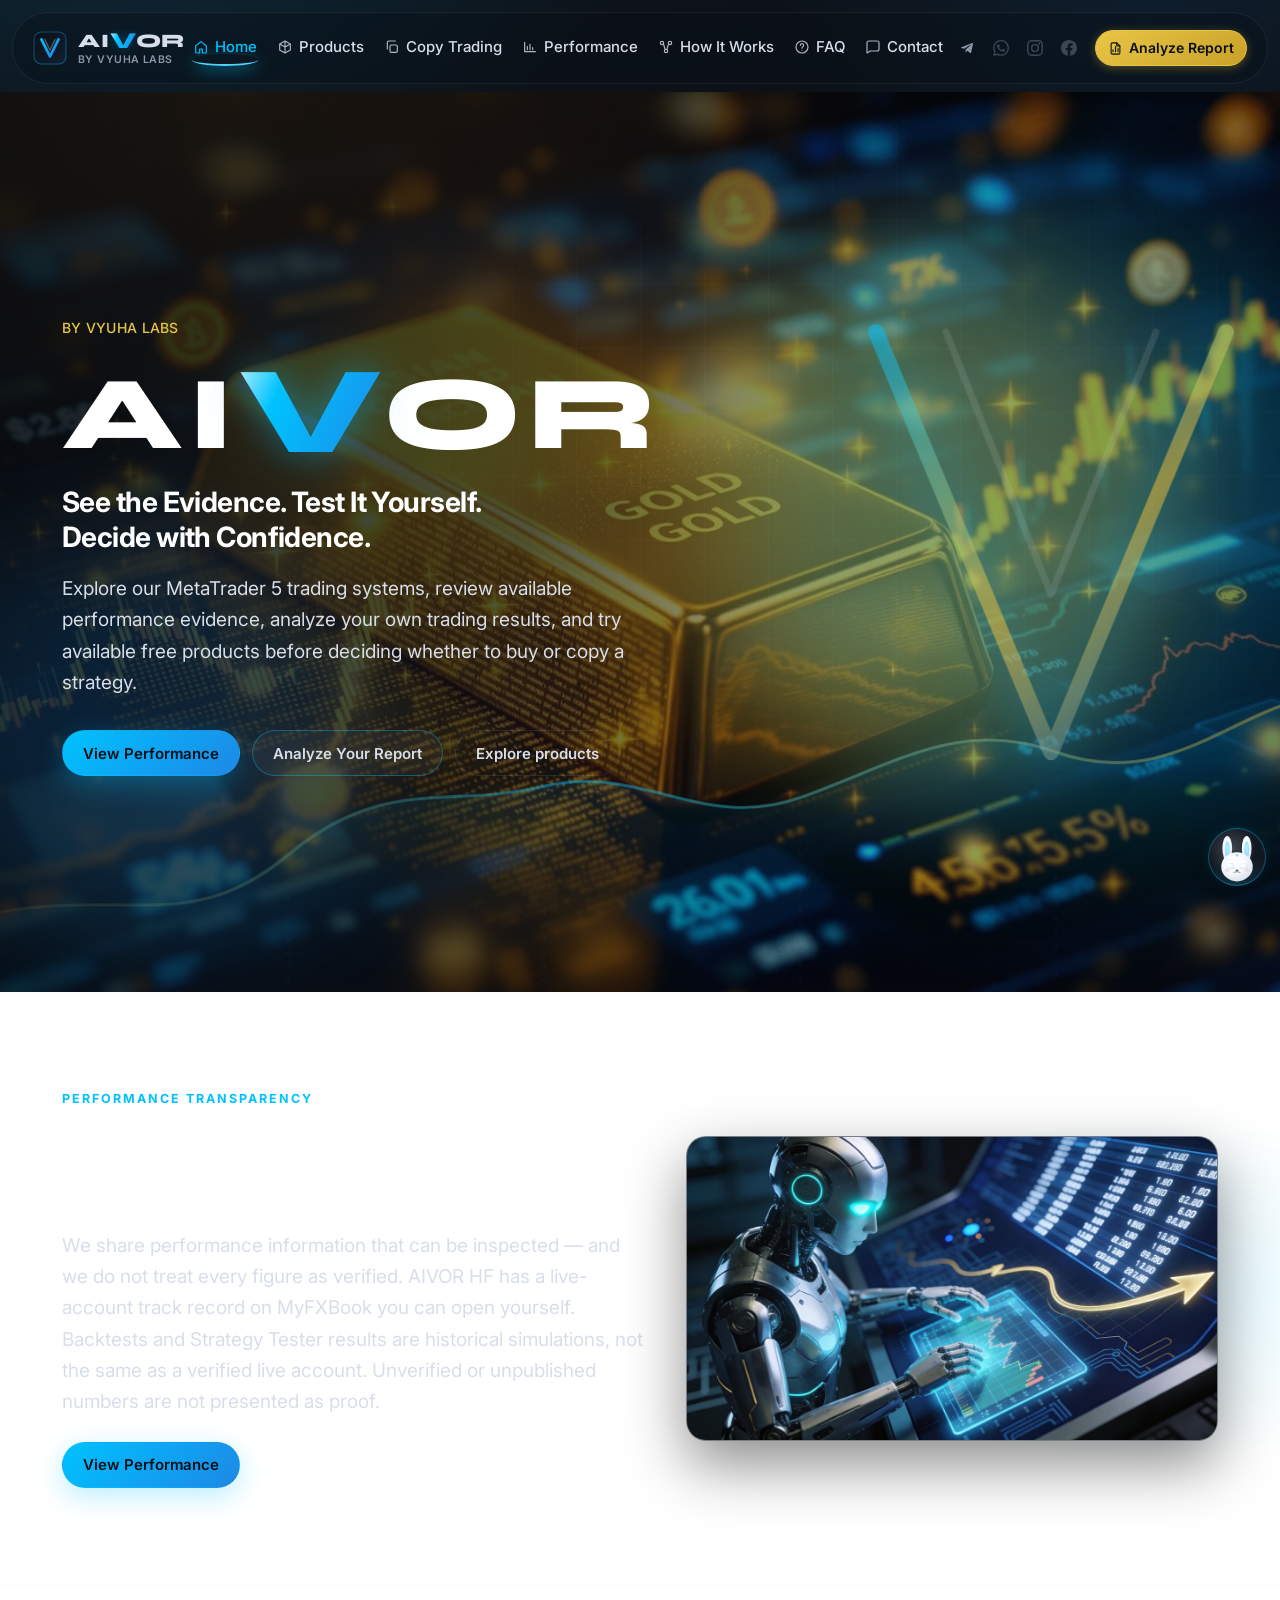
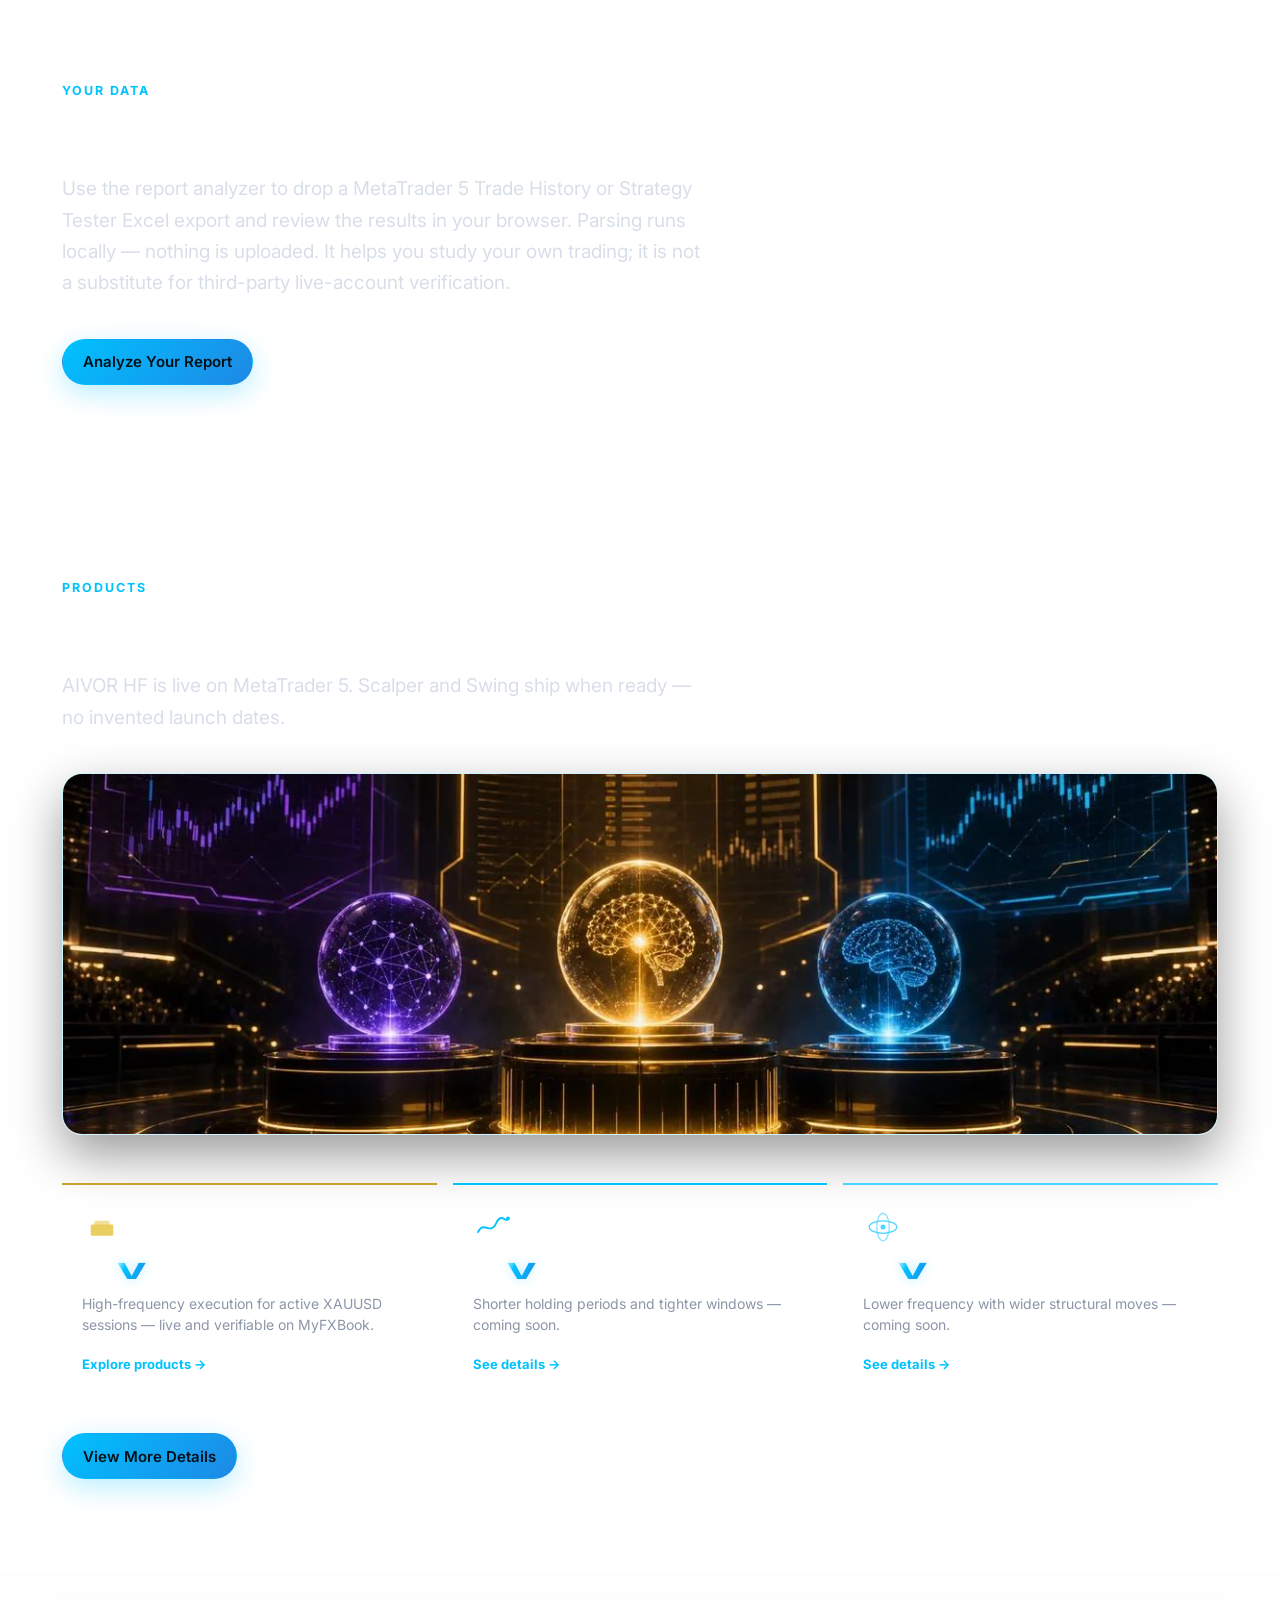
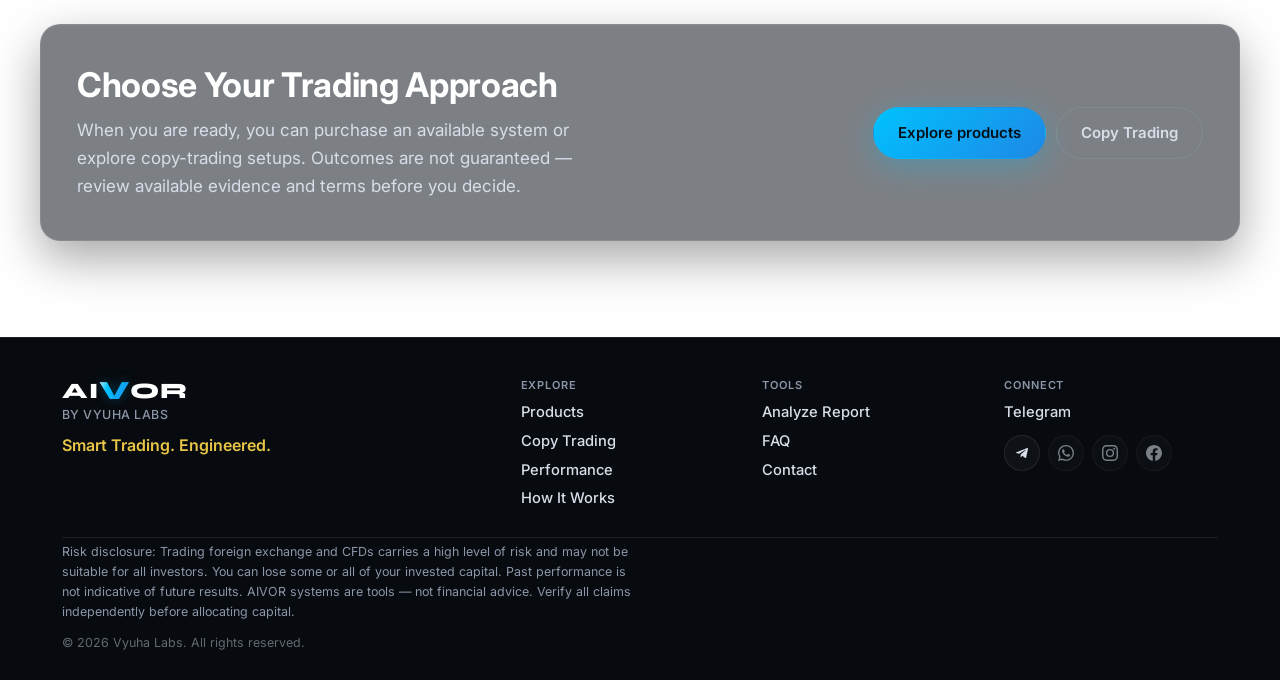
==== commit d51702aa: "Add files via upload" ====
--- a/index.html
+++ b/index.html
@@ -16,7 +16,8 @@
 <link rel="canonical" href="index.html">
 <link rel="preconnect" href="https://fonts.googleapis.com">
 <link rel="preconnect" href="https://fonts.gstatic.com" crossorigin>
-<link href="https://fonts.googleapis.com/css2?family=DM+Sans:ital,opsz,wght@0,9..40,400;0,9..40,500;0,9..40,600;0,9..40,700;1,9..40,400&family=Syne:wght@600;700;800&display=swap" rel="stylesheet">
+<link rel="preload" as="style" href="https://fonts.googleapis.com/css2?family=Inter:wght@400;500;600;700;800&family=Syne:wght@600;700;800&display=swap">
+<link href="https://fonts.googleapis.com/css2?family=Inter:wght@400;500;600;700;800&family=Syne:wght@600;700;800&display=swap" rel="stylesheet">
 <link rel="icon" href="assets/favicon.svg" type="image/svg+xml">
 <link rel="stylesheet" href="css/site.css">
 <link rel="stylesheet" href="css/bunny-assistant.css">
@@ -43,8 +44,24 @@
         <a href="faq.html" data-nav="faq.html">FAQ</a>
         <a href="contact.html" data-nav="contact.html">Contact</a>
       </div>
-      <a class="nav-cta" href="analyze.html" data-nav="analyze.html">Analyze Your Report</a>
     </nav>
+    <div class="header-actions">
+      <div class="header-social" aria-label="Social media">
+      <a class="header-social__link" data-config-url="TELEGRAM_CONTACT_URL" aria-label="Telegram" href="#">
+        <svg viewBox="0 0 24 24" aria-hidden="true" focusable="false"><path fill="currentColor" d="M9.78 18.65l.28-4.23 7.68-6.92c.34-.31-.07-.46-.52-.19L7.74 13.3 3.64 12c-.88-.25-.89-.86.2-1.3l15.97-6.16c.73-.33 1.43.18 1.15 1.3l-2.72 12.81c-.19.91-.74 1.13-1.5.71L12.6 16.3l-2.82 2.35z"/></svg>
+      </a>
+      <a class="header-social__link" data-config-url="WHATSAPP_URL" aria-label="WhatsApp" href="#">
+        <svg viewBox="0 0 24 24" aria-hidden="true" focusable="false"><path fill="currentColor" d="M17.472 14.382c-.297-.149-1.758-.867-2.03-.967-.273-.099-.471-.148-.67.15-.197.297-.767.966-.94 1.164-.173.199-.347.223-.644.075-.297-.15-1.255-.463-2.39-1.475-.883-.788-1.48-1.761-1.653-2.059-.173-.297-.018-.458.13-.606.134-.133.298-.347.446-.52.149-.174.198-.298.298-.497.099-.198.05-.371-.025-.52-.075-.149-.669-1.612-.916-2.207-.242-.579-.487-.5-.669-.51-.173-.008-.371-.01-.57-.01-.198 0-.52.074-.792.372-.272.297-1.04 1.016-1.04 2.479 0 1.462 1.065 2.875 1.213 3.074.149.198 2.096 3.2 5.077 4.487.709.306 1.262.489 1.694.625.712.227 1.36.195 1.871.118.571-.085 1.758-.719 2.006-1.413.248-.694.248-1.289.173-1.413-.074-.124-.272-.198-.57-.347m-5.421 7.403h-.004a9.87 9.87 0 01-5.031-1.378l-.361-.214-3.741.982.998-3.648-.235-.374a9.86 9.86 0 01-1.51-5.26c.001-5.45 4.436-9.884 9.888-9.884 2.64 0 5.122 1.03 6.988 2.898a9.825 9.825 0 012.893 6.994c-.003 5.45-4.435 9.884-9.85 9.884m8.413-18.297A11.815 11.815 0 0012.05 0C5.495 0 .16 5.335.157 11.892c0 2.096.547 4.142 1.588 5.945L.057 24l6.305-1.654a11.882 11.882 0 005.683 1.448h.005c6.554 0 11.89-5.335 11.893-11.893a11.821 11.821 0 00-3.48-8.413z"/></svg>
+      </a>
+      <a class="header-social__link" data-config-url="INSTAGRAM_URL" aria-label="Instagram" href="#">
+        <svg viewBox="0 0 24 24" aria-hidden="true" focusable="false"><path fill="currentColor" d="M12 2.163c3.204 0 3.584.012 4.85.07 3.252.148 4.771 1.691 4.919 4.919.058 1.265.069 1.645.069 4.849 0 3.205-.012 3.584-.069 4.849-.149 3.225-1.664 4.771-4.919 4.919-1.266.058-1.644.07-4.85.07-3.204 0-3.584-.012-4.849-.07-3.26-.149-4.771-1.699-4.919-4.92-.058-1.265-.07-1.644-.07-4.849 0-3.204.013-3.583.07-4.849.149-3.227 1.664-4.771 4.919-4.919 1.266-.057 1.645-.069 4.849-.069zM12 0C8.741 0 8.333.014 7.053.072 2.695.272.273 2.69.073 7.052.014 8.333 0 8.741 0 12c0 3.259.014 3.668.072 4.948.2 4.358 2.618 6.78 6.98 6.98C8.333 23.986 8.741 24 12 24c3.259 0 3.668-.014 4.948-.072 4.354-.2 6.782-2.618 6.979-6.98.059-1.28.073-1.689.073-4.948 0-3.259-.014-3.667-.072-4.947-.196-4.354-2.617-6.78-6.979-6.98C15.668.014 15.259 0 12 0zm0 5.838a6.162 6.162 0 100 12.324 6.162 6.162 0 000-12.324zM12 16a4 4 0 110-8 4 4 0 010 8zm6.406-11.845a1.44 1.44 0 100 2.881 1.44 1.44 0 000-2.881z"/></svg>
+      </a>
+      <a class="header-social__link" data-config-url="FACEBOOK_URL" aria-label="Facebook" href="#">
+        <svg viewBox="0 0 24 24" aria-hidden="true" focusable="false"><path fill="currentColor" d="M24 12.073c0-6.627-5.373-12-12-12s-12 5.373-12 12c0 5.99 4.388 10.954 10.125 11.854v-8.385H7.078v-3.47h3.047V9.43c0-3.007 1.792-4.669 4.533-4.669 1.312 0 2.686.235 2.686.235v2.953H15.83c-1.491 0-1.956.925-1.956 1.874v2.25h3.328l-.532 3.47h-2.796v8.385C19.612 23.027 24 18.062 24 12.073z"/></svg>
+      </a>
+    </div>
+      <a class="nav-cta" href="analyze.html" data-nav="analyze.html">Analyze Report</a>
+    </div>
     <button class="nav-toggle" type="button" aria-label="Open menu" aria-expanded="false" aria-controls="site-nav">
       <span aria-hidden="true"></span><span aria-hidden="true"></span><span aria-hidden="true"></span>
     </button>
@@ -103,25 +120,24 @@
     <div class="hero-inner">
       <p class="hero-kicker">by Vyuha Labs</p>
       <h1 id="hero-brand" class="hero-brand" data-aivor-mark data-aivor-size="hero">AIVOR</h1>
-      <p class="hero-tagline">Smart Trading. Engineered.</p>
-      <p class="hero-support">Artificial Intelligence for Vision, Optimisation &amp; Research — MetaTrader 5 systems built for disciplined execution and transparent verification.</p>
+      <p class="hero-tagline">See the Evidence. Test It Yourself. Decide with Confidence.</p>
+      <p class="hero-support">Explore our MetaTrader 5 trading systems, review available performance evidence, analyze your own trading results, and try available free products before deciding whether to buy or copy a strategy.</p>
       <div class="hero-actions">
-        <a class="btn btn-primary" href="products.html#hf">Explore HF</a>
-        <a class="btn btn-secondary" href="performance.html">View Performance</a>
-        <a class="btn btn-ghost" href="analyze.html">Analyze</a>
-      </div>
-    </div>
-  </section>
-
-  <section class="section section-automation" aria-labelledby="home-auto-title">
+        <a class="btn btn-primary" href="performance.html">View Performance</a>
+        <a class="btn btn-secondary" href="analyze.html">Analyze Your Report</a>
+        <a class="btn btn-ghost" href="products.html">Explore products</a>
+      </div>
+    </div>
+  </section>
+
+  <section class="section section-automation" aria-labelledby="home-perf-title">
     <div class="section-inner visual-split">
       <div class="visual-split-copy reveal">
-        <p class="eyebrow">Automation</p>
-        <h2 id="home-auto-title">Engineered execution on MetaTrader 5</h2>
-        <p class="section-lead">AIVOR systems run as expert advisors — rules-based entries, session discipline, and a path from interest to live monitoring with third-party proof.</p>
+        <p class="eyebrow">Performance Transparency</p>
+        <h2 id="home-perf-title">Review the evidence that is available</h2>
+        <p class="section-lead">We share performance information that can be inspected — and we do not treat every figure as verified. AIVOR HF has a live-account track record on MyFXBook you can open yourself. Backtests and Strategy Tester results are historical simulations, not the same as a verified live account. Unverified or unpublished numbers are not presented as proof.</p>
         <div class="home-cta-strip">
-          <a class="btn btn-primary" href="how-it-works.html">How it works</a>
-          <a class="btn btn-ghost" data-config-url="TELEGRAM_TRIAL_URL">Request free trial</a>
+          <a class="btn btn-primary" href="performance.html">View Performance</a>
         </div>
       </div>
       <figure class="visual-panel reveal">
@@ -137,11 +153,24 @@
     </div>
   </section>
 
+  <section class="section" aria-labelledby="home-analyze-title">
+    <div class="section-inner">
+      <header class="section-head reveal">
+        <p class="eyebrow">Your data</p>
+        <h2 id="home-analyze-title">Analyze Your Own Trades</h2>
+        <p class="section-lead">Use the report analyzer to drop a MetaTrader 5 Trade History or Strategy Tester Excel export and review the results in your browser. Parsing runs locally — nothing is uploaded. It helps you study your own trading; it is not a substitute for third-party live-account verification.</p>
+      </header>
+      <div class="home-cta-strip reveal">
+        <a class="btn btn-primary" href="analyze.html">Analyze Your Report</a>
+      </div>
+    </div>
+  </section>
+
   <section class="section" aria-labelledby="home-products-title">
     <div class="section-inner">
       <header class="section-head reveal">
         <p class="eyebrow">Products</p>
-        <h2 id="home-products-title">Three systems. One lab.</h2>
+        <h2 id="home-products-title">Explore Products</h2>
         <p class="section-lead">AIVOR HF is live on MetaTrader 5. Scalper and Swing ship when ready — no invented launch dates.</p>
       </header>
       <figure class="ecosystem-banner reveal">
@@ -161,7 +190,7 @@
           </div>
           <h3><span data-aivor-mark data-aivor-size="title">AIVOR</span> HF</h3>
           <p>High-frequency execution for active XAUUSD sessions — live and verifiable on MyFXBook.</p>
-          <a href="products.html#hf">Explore HF →</a>
+          <a href="products.html">Explore products →</a>
         </article>
         <article class="home-highlight home-highlight--scalper reveal">
           <div class="product-motif product-motif--scalper" aria-hidden="true">
@@ -181,22 +210,20 @@
         </article>
       </div>
       <div class="home-cta-strip reveal">
-        <a class="btn btn-primary" data-config-url="TELEGRAM_TRIAL_URL">Request free trial</a>
-        <a class="btn btn-secondary" href="copy-trading.html">Copy trading</a>
-        <a class="btn btn-ghost" href="products.html">All products</a>
-      </div>
-    </div>
-  </section>
-
-  <section class="section section-cta" aria-labelledby="home-cta-title">
+        <a class="btn btn-primary" href="products.html">View More Details</a>
+      </div>
+    </div>
+  </section>
+
+  <section class="section section-cta" aria-labelledby="home-approach-title">
     <div class="section-inner cta-band glass-panel reveal">
       <div class="cta-copy">
-        <h2 id="home-cta-title">Verify before you allocate</h2>
-        <p>Inspect the live AIVOR HF track record, or drop your own MT5 Excel report into the browser-only analyzer.</p>
+        <h2 id="home-approach-title">Choose Your Trading Approach</h2>
+        <p>When you are ready, you can purchase an available system or explore copy-trading setups. Outcomes are not guaranteed — review available evidence and terms before you decide.</p>
       </div>
       <div class="cta-actions">
-        <a class="btn btn-primary btn-lg" href="performance.html">HF performance</a>
-        <a class="btn btn-ghost btn-lg" href="analyze.html">Analyze Your Own Report</a>
+        <a class="btn btn-primary btn-lg" href="products.html">Explore products</a>
+        <a class="btn btn-ghost btn-lg" href="copy-trading.html">Copy Trading</a>
       </div>
     </div>
   </section>
@@ -204,29 +231,56 @@
 
 <footer class="site-footer">
   <div class="footer-inner">
-    <div class="footer-brand">
-      <strong data-aivor-mark data-aivor-size="footer">AIVOR</strong>
-      <span>by Vyuha Labs</span>
-      <p class="footer-tag">Smart Trading. Engineered.</p>
-    </div>
-    <nav class="footer-nav" aria-label="Footer">
-      <a href="products.html">Products</a>
-      <a href="copy-trading.html">Copy Trading</a>
-      <a href="performance.html">Performance</a>
-      <a href="how-it-works.html">How It Works</a>
-      <a href="contact.html">Contact</a>
-      <a href="faq.html">FAQ</a>
-      <a href="analyze.html">Analyze Your Own Report</a>
-      <a data-config-url="TELEGRAM_CONTACT_URL">Telegram</a>
-    </nav>
-    <p class="risk-disclosure">
-      Risk disclosure: Trading foreign exchange and CFDs carries a high level of risk and may not be suitable for all investors. You can lose some or all of your invested capital. Past performance is not indicative of future results. AIVOR systems are tools — not financial advice. Verify all claims independently before allocating capital.
-    </p>
-    <p class="copyright">© <span data-year>2026</span> Vyuha Labs. All rights reserved.</p>
+    <div class="footer-grid">
+      <div class="footer-brand">
+        <strong data-aivor-mark data-aivor-size="footer">AIVOR</strong>
+        <span>by Vyuha Labs</span>
+        <p class="footer-tag">Smart Trading. Engineered.</p>
+      </div>
+      <nav class="footer-nav" aria-label="Footer">
+        <div class="footer-nav__col">
+          <p class="footer-nav__heading">Explore</p>
+          <a href="products.html">Products</a>
+          <a href="copy-trading.html">Copy Trading</a>
+          <a href="performance.html">Performance</a>
+          <a href="how-it-works.html">How It Works</a>
+        </div>
+        <div class="footer-nav__col">
+          <p class="footer-nav__heading">Tools</p>
+          <a href="analyze.html">Analyze Report</a>
+          <a href="faq.html">FAQ</a>
+          <a href="contact.html">Contact</a>
+        </div>
+        <div class="footer-nav__col">
+          <p class="footer-nav__heading">Connect</p>
+          <a data-config-url="TELEGRAM_CONTACT_URL">Telegram</a>
+          <div class="footer-social" aria-label="Social media">
+            <a class="footer-social__link" data-config-url="TELEGRAM_CONTACT_URL" aria-label="Telegram" href="#">
+              <svg viewBox="0 0 24 24" aria-hidden="true" focusable="false"><path fill="currentColor" d="M9.78 18.65l.28-4.23 7.68-6.92c.34-.31-.07-.46-.52-.19L7.74 13.3 3.64 12c-.88-.25-.89-.86.2-1.3l15.97-6.16c.73-.33 1.43.18 1.15 1.3l-2.72 12.81c-.19.91-.74 1.13-1.5.71L12.6 16.3l-2.82 2.35z"/></svg>
+            </a>
+            <a class="footer-social__link" data-config-url="WHATSAPP_URL" aria-label="WhatsApp" href="#">
+              <svg viewBox="0 0 24 24" aria-hidden="true" focusable="false"><path fill="currentColor" d="M17.472 14.382c-.297-.149-1.758-.867-2.03-.967-.273-.099-.471-.148-.67.15-.197.297-.767.966-.94 1.164-.173.199-.347.223-.644.075-.297-.15-1.255-.463-2.39-1.475-.883-.788-1.48-1.761-1.653-2.059-.173-.297-.018-.458.13-.606.134-.133.298-.347.446-.52.149-.174.198-.298.298-.497.099-.198.05-.371-.025-.52-.075-.149-.669-1.612-.916-2.207-.242-.579-.487-.5-.669-.51-.173-.008-.371-.01-.57-.01-.198 0-.52.074-.792.372-.272.297-1.04 1.016-1.04 2.479 0 1.462 1.065 2.875 1.213 3.074.149.198 2.096 3.2 5.077 4.487.709.306 1.262.489 1.694.625.712.227 1.36.195 1.871.118.571-.085 1.758-.719 2.006-1.413.248-.694.248-1.289.173-1.413-.074-.124-.272-.198-.57-.347m-5.421 7.403h-.004a9.87 9.87 0 01-5.031-1.378l-.361-.214-3.741.982.998-3.648-.235-.374a9.86 9.86 0 01-1.51-5.26c.001-5.45 4.436-9.884 9.888-9.884 2.64 0 5.122 1.03 6.988 2.898a9.825 9.825 0 012.893 6.994c-.003 5.45-4.435 9.884-9.85 9.884m8.413-18.297A11.815 11.815 0 0012.05 0C5.495 0 .16 5.335.157 11.892c0 2.096.547 4.142 1.588 5.945L.057 24l6.305-1.654a11.882 11.882 0 005.683 1.448h.005c6.554 0 11.89-5.335 11.893-11.893a11.821 11.821 0 00-3.48-8.413z"/></svg>
+            </a>
+            <a class="footer-social__link" data-config-url="INSTAGRAM_URL" aria-label="Instagram" href="#">
+              <svg viewBox="0 0 24 24" aria-hidden="true" focusable="false"><path fill="currentColor" d="M12 2.163c3.204 0 3.584.012 4.85.07 3.252.148 4.771 1.691 4.919 4.919.058 1.265.069 1.645.069 4.849 0 3.205-.012 3.584-.069 4.849-.149 3.225-1.664 4.771-4.919 4.919-1.266.058-1.644.07-4.85.07-3.204 0-3.584-.012-4.849-.07-3.26-.149-4.771-1.699-4.919-4.92-.058-1.265-.07-1.644-.07-4.849 0-3.204.013-3.583.07-4.849.149-3.227 1.664-4.771 4.919-4.919 1.266-.057 1.645-.069 4.849-.069zM12 0C8.741 0 8.333.014 7.053.072 2.695.272.273 2.69.073 7.052.014 8.333 0 8.741 0 12c0 3.259.014 3.668.072 4.948.2 4.358 2.618 6.78 6.98 6.98C8.333 23.986 8.741 24 12 24c3.259 0 3.668-.014 4.948-.072 4.354-.2 6.782-2.618 6.979-6.98.059-1.28.073-1.689.073-4.948 0-3.259-.014-3.667-.072-4.947-.196-4.354-2.617-6.78-6.979-6.98C15.668.014 15.259 0 12 0zm0 5.838a6.162 6.162 0 100 12.324 6.162 6.162 0 000-12.324zM12 16a4 4 0 110-8 4 4 0 010 8zm6.406-11.845a1.44 1.44 0 100 2.881 1.44 1.44 0 000-2.881z"/></svg>
+            </a>
+            <a class="footer-social__link" data-config-url="FACEBOOK_URL" aria-label="Facebook" href="#">
+              <svg viewBox="0 0 24 24" aria-hidden="true" focusable="false"><path fill="currentColor" d="M24 12.073c0-6.627-5.373-12-12-12s-12 5.373-12 12c0 5.99 4.388 10.954 10.125 11.854v-8.385H7.078v-3.47h3.047V9.43c0-3.007 1.792-4.669 4.533-4.669 1.312 0 2.686.235 2.686.235v2.953H15.83c-1.491 0-1.956.925-1.956 1.874v2.25h3.328l-.532 3.47h-2.796v8.385C19.612 23.027 24 18.062 24 12.073z"/></svg>
+            </a>
+          </div>
+        </div>
+      </nav>
+    </div>
+    <div class="footer-meta">
+      <p class="risk-disclosure">
+        Risk disclosure: Trading foreign exchange and CFDs carries a high level of risk and may not be suitable for all investors. You can lose some or all of your invested capital. Past performance is not indicative of future results. AIVOR systems are tools &mdash; not financial advice. Verify all claims independently before allocating capital.
+      </p>
+      <p class="copyright">&copy; <span data-year>2026</span> Vyuha Labs. All rights reserved.</p>
+    </div>
   </div>
 </footer>
 
-<script src="js/config.js"></script>
+<script src="js/config.js"></script>
 <script src="js/wordmark.js"></script>
 <script src="js/nav.js"></script>
 <script src="js/site.js"></script>
--- a/css/site.css
+++ b/css/site.css
@@ -1,3167 +1,4273 @@
-/* AIVOR — premium dark-tech marketing + Analyze dashboard */
-
-:root {
-  --bg: #0B0F14;
-  --bg-elev: #121821;
-  --bg-panel: #151c27;
-  --ink: #E8EEF6;
-  --muted: #8B96A8;
-  --silver: #D8DEE9;
-  --electric: #00C2FF;
-  --deep: #1E88E5;
-  --line: rgba(0, 194, 255, .18);
-  --line-soft: rgba(216, 222, 233, .1);
-  --primary: #00C2FF;
-  --primary-deep: #1E88E5;
-  --primary-bright: #4DD4FF;
-  --primary-glow: rgba(0, 194, 255, .28);
-  --blue: #1E88E5;
-  --blue-2: #00C2FF;
-  --blue-glow: rgba(0, 194, 255, .28);
-  --cyan: #00C2FF;
-  --purple: #8B6CFF;
-  --purple-2: #A78BFF;
-  --purple-glow: rgba(139, 108, 255, .28);
-  --gold: #C9A227;
-  --gold-bright: #E8C547;
-  --gold-glow: rgba(201, 162, 39, .38);
-  --yellow: #E8C547;
-  --glass: rgba(18, 24, 33, .55);
-  --glass-border: rgba(216, 222, 233, .12);
-  --profit: #10b981;
-  --loss: #ef4444;
-  --green: var(--profit);
-  --green-bg: rgba(16, 185, 129, .14);
-  --red: var(--loss);
-  --red-bg: rgba(239, 68, 68, .14);
-  --card: rgba(18, 24, 33, .92);
-  --card-solid: #151c27;
-  --shadow: 0 16px 48px rgba(0, 0, 0, .55);
-  --radius: 16px;
-  --font: "DM Sans", "Segoe UI", sans-serif;
-  --display: "Syne", "Segoe UI", sans-serif;
-  --brand-font: "Syne", "Segoe UI", sans-serif;
-  --header-h: 72px;
-  --page-pad-x: clamp(14px, 4vw, 22px);
-  --content-max: 1200px;
-  --prose-measure: 65ch;
-  --lh-body: 1.55;
-  --lh-heading: 1.15;
-  --lh-tight: 1.25;
-  --text-hero: clamp(2.5rem, 10vw + 0.5rem, 6.5rem);
-  --text-dash-title: clamp(1.25rem, 1.5vw + 0.85rem, 1.75rem);
-  --text-kpi: clamp(1.25rem, 1.2vw + 0.85rem, 1.625rem);
-  --text-section: clamp(1.5rem, 3vw + 0.5rem, 2.75rem);
-  --text-section-sm: clamp(0.875rem, 0.2vw + 0.8rem, 0.9375rem);
-  --text-card: clamp(1.05rem, 1.2vw + 0.7rem, 1.375rem);
-  --text-card-title: clamp(1.05rem, 0.6vw + 0.9rem, 1.25rem);
-  --text-body: clamp(0.9375rem, 0.15vw + 0.9rem, 1rem);
-  --text-lead: clamp(0.9375rem, 0.25vw + 0.9rem, 1.0625rem);
-  --text-faq: clamp(1rem, 0.4vw + 0.9rem, 1.125rem);
-  --text-btn: clamp(0.8125rem, 0.15vw + 0.78rem, 0.875rem);
-  --text-label: 0.6875rem;
-  --text-sub: 0.75rem;
-  --text-nav: 0.84375rem;
-  --touch-min: 44px;
-}
-
-* { box-sizing: border-box; }
-html {
-  scroll-behavior: smooth;
-  overflow-x: clip;
-  max-width: 100%;
-}
-html, body { margin: 0; padding: 0; }
-body {
-  font-family: var(--font);
-  font-size: var(--text-body);
-  color: var(--ink);
-  background:
-    radial-gradient(ellipse 900px 520px at 12% -10%, rgba(0, 194, 255, .12) 0%, transparent 55%),
-    radial-gradient(ellipse 720px 440px at 90% 0%, rgba(30, 136, 229, .1) 0%, transparent 52%),
-    linear-gradient(165deg, #0e141c 0%, var(--bg) 45%, #070a0e 100%);
-  background-attachment: fixed;
-  min-height: 100vh;
-  min-height: 100dvh;
-  display: flex;
-  flex-direction: column;
-  line-height: var(--lh-body);
-  -webkit-font-smoothing: antialiased;
-  overflow-x: clip;
-}
-p, li, dd, .section-lead, .page-lead, .hero-support,
-.product-card-desc, .faq-a, .risk-disclosure, .note,
-.ct-detail p, .ct-panel p, .honest-panel p {
-  overflow-wrap: break-word;
-}
-body.nav-open { overflow: hidden; }
-
-img, picture, video, canvas {
-  max-width: 100%;
-  height: auto;
-}
-iframe { max-width: 100%; border: 0; }
-button,
-.btn,
-.nav-toggle,
-.seg button,
-.reset,
-.action {
-  touch-action: manipulation;
-}
-
-a { color: var(--primary-bright); text-decoration: none; }
-a:hover { text-decoration: underline; color: var(--electric); }
-
-code {
-  font-size: .92em;
-  padding: 1px 6px;
-  border-radius: 6px;
-  background: rgba(255, 255, 255, .06);
-  border: 1px solid var(--line-soft);
-  color: var(--primary-bright);
-}
-
-.skip-link {
-  position: absolute;
-  left: -999px;
-  top: 0;
-  background: var(--electric);
-  color: #041018;
-  padding: 8px 14px;
-  z-index: 100;
-  font-weight: 700;
-}
-.skip-link:focus { left: 12px; top: 12px; }
-
-.visually-hidden {
-  position: absolute;
-  width: 1px;
-  height: 1px;
-  padding: 0;
-  margin: -1px;
-  overflow: hidden;
-  clip: rect(0, 0, 0, 0);
-  white-space: nowrap;
-  border: 0;
-}
-
-/* —— Header —— */
-/* Outer sticky shell is transparent; the curved capsule lives on .inner
-   (restored pill/capsule silhouette from prior floating-nav language). */
-.site-header {
-  position: sticky;
-  top: 0;
-  /* Above mobile drawer so logo + hamburger stay tappable when menu is open */
-  z-index: 70;
-  background: transparent;
-  border-bottom: none;
-  backdrop-filter: none;
-  -webkit-backdrop-filter: none;
-  padding: 12px max(12px, env(safe-area-inset-right)) 8px max(12px, env(safe-area-inset-left));
-}
-.site-header .inner {
-  position: relative;
-  z-index: 2;
-  max-width: 1280px;
-  margin: 0 auto;
-  padding: 0 20px;
-  display: grid;
-  grid-template-columns: auto 1fr auto;
-  align-items: center;
-  column-gap: 18px;
-  min-height: var(--header-h);
-  border-radius: 999px;
-  border: 1px solid rgba(216, 222, 233, .1);
-  background: rgba(11, 15, 20, .82);
-  backdrop-filter: blur(16px) saturate(1.1);
-  -webkit-backdrop-filter: blur(16px) saturate(1.1);
-  box-shadow: 0 8px 28px rgba(0, 0, 0, .28);
-  transition: background .25s ease, border-color .25s ease, backdrop-filter .25s ease, box-shadow .25s ease;
-}
-.site-header--transparent .inner {
-  background: rgba(11, 15, 20, .35);
-  border-color: rgba(216, 222, 233, .08);
-  box-shadow: none;
-}
-.site-header.is-scrolled .inner,
-.site-header:not(.site-header--transparent) .inner {
-  background: rgba(11, 15, 20, .88);
-  border-color: rgba(216, 222, 233, .1);
-  backdrop-filter: blur(18px) saturate(1.12);
-  -webkit-backdrop-filter: blur(18px) saturate(1.12);
-  box-shadow: 0 10px 32px rgba(0, 0, 0, .35);
-}
-.logo {
-  display: flex;
-  align-items: center;
-  gap: 11px;
-  color: inherit;
-  text-decoration: none;
-  z-index: 1;
-  grid-column: 1;
-  grid-row: 1;
-  min-width: 0;
-  max-width: 100%;
-  overflow: hidden;
-}
-.logo:hover { text-decoration: none; }
-.logo:focus-visible {
-  outline: 2px solid var(--gold);
-  outline-offset: 3px;
-  border-radius: 8px;
-}
-.logo-mark {
-  width: 34px;
-  height: 34px;
-  display: block;
-  border-radius: 8px;
-  flex-shrink: 0;
-}
-.logo .word {
-  display: flex;
-  flex-direction: column;
-  line-height: 1.12;
-  gap: 2px;
-}
-.logo .word > span {
-  font-size: 9.5px;
-  font-weight: 600;
-  color: var(--muted);
-  letter-spacing: .14em;
-  text-transform: uppercase;
-}
-
-/* —— Shared AIVOR wordmark (sitewide) —— */
-.aivor-mark {
-  display: inline-flex;
-  align-items: baseline;
-  font-family: var(--brand-font), var(--display), sans-serif;
-  font-weight: 800;
-  line-height: 1;
-  letter-spacing: 0;
-  vertical-align: baseline;
-  white-space: nowrap;
-}
-.aivor-mark__parts {
-  display: inline-flex;
-  align-items: baseline;
-  gap: 0;
-}
-.aivor-mark__ai,
-.aivor-mark__or {
-  color: var(--silver);
-  font-weight: 800;
-  letter-spacing: .045em;
-}
-.aivor-mark__v {
-  position: relative;
-  display: inline-flex;
-  align-items: baseline;
-  font-size: 1.2em; /* ~20% larger — optical emphasis, not paste-on */
-  font-weight: 800;
-  letter-spacing: .01em;
-  line-height: .92;
-  margin: 0 -.01em;
-  transform: translateY(.03em);
-  background-image: linear-gradient(
-    115deg,
-    #1E88E5 0%,
-    #00C2FF 32%,
-    #B8F0FF 48%,
-    #00C2FF 62%,
-    #1E88E5 100%
-  );
-  background-size: 220% 100%;
-  background-position: 100% 50%;
-  -webkit-background-clip: text;
-  background-clip: text;
-  color: transparent;
-  filter: drop-shadow(0 0 6px rgba(0, 194, 255, .28));
-  animation: aivorVSweep 4.8s ease-in-out infinite;
-}
-.aivor-mark__v-core {
-  display: inline-block;
-}
-.aivor-mark--nav {
-  font-size: clamp(16px, 2.8vw + 8px, 19px);
-}
-.aivor-mark--footer {
-  font-size: 22px;
-  display: block;
-}
-.aivor-mark--footer .aivor-mark__ai,
-.aivor-mark--footer .aivor-mark__or {
-  color: #fff;
-}
-.aivor-mark--hero {
-  font-size: 1em;
-}
-.aivor-mark--hero .aivor-mark__ai,
-.aivor-mark--hero .aivor-mark__or {
-  color: #fff;
-  letter-spacing: .06em;
-}
-.aivor-mark--hero .aivor-mark__v {
-  filter: drop-shadow(0 0 18px rgba(0, 194, 255, .4)) drop-shadow(0 0 36px rgba(0, 194, 255, .18));
-}
-.aivor-mark--title {
-  font-size: 1em;
-}
-.aivor-mark--title .aivor-mark__ai,
-.aivor-mark--title .aivor-mark__or {
-  color: inherit;
-}
-.aivor-mark--inline {
-  font-size: 1em;
-}
-.aivor-mark--inline .aivor-mark__ai,
-.aivor-mark--inline .aivor-mark__or {
-  color: inherit;
-}
-@keyframes aivorVSweep {
-  0%, 100% {
-    background-position: 100% 50%;
-    filter: drop-shadow(0 0 5px rgba(0, 194, 255, .22));
-  }
-  50% {
-    background-position: 0% 50%;
-    filter: drop-shadow(0 0 12px rgba(0, 194, 255, .45));
-  }
-}
-@media (prefers-reduced-motion: reduce) {
-  .aivor-mark__v {
-    animation: none;
-    background-image: linear-gradient(135deg, #00C2FF 0%, #1E88E5 100%);
-    background-size: 100% 100%;
-    background-position: center;
-    filter: drop-shadow(0 0 6px rgba(0, 194, 255, .28));
-  }
-}
-
-.nav-toggle {
-  display: none;
-  width: 44px;
-  height: 44px;
-  border: 1px solid var(--line-soft);
-  border-radius: 999px;
-  background: rgba(255, 255, 255, .03);
-  cursor: pointer;
-  padding: 12px 10px;
-  flex-direction: column;
-  justify-content: space-between;
-  z-index: 60;
-  grid-column: 3;
-  grid-row: 1;
-  justify-self: end;
-}
-.nav-toggle:focus-visible {
-  outline: 2px solid var(--gold);
-  outline-offset: 2px;
-}
-.nav-toggle span {
-  display: block;
-  width: 100%;
-  height: 2px;
-  background: var(--silver);
-  border-radius: 2px;
-  transition: transform .2s ease, opacity .2s ease;
-}
-.nav-toggle[aria-expanded="true"] span:nth-child(1) {
-  transform: translateY(8px) rotate(45deg);
-}
-.nav-toggle[aria-expanded="true"] span:nth-child(2) { opacity: 0; }
-.nav-toggle[aria-expanded="true"] span:nth-child(3) {
-  transform: translateY(-8px) rotate(-45deg);
-}
-
-/* Desktop: nav children participate in header grid (logo | links | CTA) */
-.nav {
-  display: contents;
-}
-.nav-links {
-  grid-column: 2;
-  grid-row: 1;
-  display: flex;
-  flex-wrap: nowrap;
-  align-items: center;
-  justify-content: center;
-  gap: 2px 6px;
-  min-width: 0;
-}
-.nav-links a {
-  display: inline-flex;
-  align-items: center;
-  gap: 6px;
-  color: var(--muted);
-  font-weight: 500;
-  font-size: var(--text-nav);
-  letter-spacing: .01em;
-  padding: 8px 7px 10px;
-  text-decoration: none;
-  border-radius: 0;
-  position: relative;
-  white-space: nowrap;
-  transition: color .22s ease;
-}
-/* Half-ellipse / bottom-of-oval underline (recreated — not found in backups) */
-.nav-links a::after {
-  content: "";
-  position: absolute;
-  left: 8%;
-  right: 8%;
-  bottom: 1px;
-  height: 10px;
-  pointer-events: none;
-  background: transparent;
-  border: none;
-  border-bottom: 2px solid var(--electric);
-  border-radius: 50%;
-  opacity: 0;
-  transform: scaleX(.3);
-  transform-origin: center bottom;
-  box-shadow: 0 0 0 transparent;
-  transition:
-    opacity .28s ease,
-    transform .34s cubic-bezier(.2, .75, .25, 1),
-    border-color .22s ease,
-    box-shadow .28s ease;
-}
-.nav-icon {
-  width: 16px;
-  height: 16px;
-  flex-shrink: 0;
-  stroke: currentColor;
-  fill: none;
-  stroke-width: 1.75;
-  stroke-linecap: round;
-  stroke-linejoin: round;
-  opacity: .8;
-}
-.nav-links a:hover {
-  color: var(--silver);
-  text-decoration: none;
-}
-.nav-links a:hover .nav-icon { opacity: 1; }
-.nav-links a:hover::after,
-.nav-links a:focus-visible::after {
-  opacity: 1;
-  transform: scaleX(1);
-  box-shadow: 0 4px 14px rgba(0, 194, 255, .35);
-}
-.nav-links a.active {
-  color: var(--electric);
-  text-decoration: none;
-}
-.nav-links a.active::after {
-  opacity: 1;
-  transform: scaleX(1);
-  border-bottom-color: var(--primary-bright);
-  box-shadow: 0 4px 16px rgba(0, 194, 255, .4);
-}
-.nav-links a.active .nav-icon {
-  opacity: 1;
-  color: var(--electric);
-}
-.nav-links a:focus-visible {
-  outline: none;
-  color: var(--silver);
-}
-.nav-links a:focus-visible .nav-icon { opacity: 1; }
-@media (prefers-reduced-motion: reduce) {
-  .nav-links a::after {
-    transition: none;
-    transform: scaleX(1);
-  }
-}
-
-.nav-cta {
-  grid-column: 3;
-  grid-row: 1;
-  justify-self: end;
-  display: inline-flex;
-  align-items: center;
-  gap: 7px;
-  background: linear-gradient(145deg, #E8C547 0%, #C9A227 48%, #A8861C 100%);
-  color: #1a1406 !important;
-  border-radius: 999px;
-  padding: 9px 14px;
-  font-weight: 700;
-  font-size: 13px;
-  letter-spacing: .01em;
-  white-space: nowrap;
-  text-decoration: none;
-  border: 1px solid rgba(255, 236, 170, .35);
-  box-shadow:
-    inset 0 1px 0 rgba(255, 255, 255, .28),
-    0 2px 10px rgba(201, 162, 39, .22);
-  transition: filter .15s ease, box-shadow .15s ease, transform .12s ease, border-color .15s ease;
-  z-index: 2;
-}
-.nav-cta .nav-icon {
-  width: 16px;
-  height: 16px;
-  stroke: #1a1406;
-  opacity: 1;
-}
-.nav-cta:hover {
-  filter: brightness(1.05);
-  text-decoration: none;
-  box-shadow:
-    inset 0 1px 0 rgba(255, 255, 255, .35),
-    0 3px 14px rgba(201, 162, 39, .32);
-}
-.nav-cta:focus-visible {
-  outline: 2px solid var(--gold-bright);
-  outline-offset: 3px;
-}
-.nav-cta.active {
-  box-shadow:
-    inset 0 0 0 1.5px rgba(26, 20, 6, .35),
-    inset 0 1px 0 rgba(255, 255, 255, .28),
-    0 2px 10px rgba(201, 162, 39, .28);
-}
-
-/* —— Buttons —— */
-.btn {
-  display: inline-flex;
-  align-items: center;
-  justify-content: center;
-  gap: 8px;
-  min-height: 46px;
-  height: auto;
-  padding: 10px 20px;
-  border-radius: 999px;
-  font-weight: 700;
-  font-size: var(--text-btn);
-  letter-spacing: .01em;
-  line-height: 1.25;
-  text-align: center;
-  text-decoration: none;
-  border: 1px solid transparent;
-  cursor: pointer;
-  max-width: 100%;
-  white-space: normal;
-  transition: filter .15s ease, transform .12s ease, box-shadow .15s ease, background .15s ease;
-}
-.btn:hover { text-decoration: none; }
-.btn:active { transform: scale(.98); }
-.btn-primary {
-  background: linear-gradient(135deg, var(--electric), var(--deep));
-  color: #041018;
-  box-shadow: 0 8px 28px var(--primary-glow);
-}
-.btn-primary:hover { filter: brightness(1.06); color: #041018; }
-.btn-secondary {
-  background: rgba(255, 255, 255, .04);
-  border-color: rgba(0, 194, 255, .35);
-  color: var(--silver);
-}
-.btn-secondary:hover {
-  border-color: var(--electric);
-  color: #fff;
-  background: rgba(0, 194, 255, .08);
-}
-.btn-ghost {
-  background: transparent;
-  border-color: var(--line-soft);
-  color: var(--silver);
-}
-.btn-ghost:hover {
-  border-color: rgba(0, 194, 255, .4);
-  color: var(--electric);
-}
-.btn-lg { min-height: 52px; padding: 12px 24px; font-size: clamp(0.875rem, 0.2vw + 0.8rem, 0.9375rem); }
-.btn-sm { min-height: 36px; height: auto; padding: 8px 14px; font-size: clamp(0.75rem, 0.1vw + 0.7rem, 0.8125rem); }
-.btn.is-coming-soon,
-a.is-coming-soon {
-  opacity: .55;
-  cursor: not-allowed;
-  pointer-events: auto;
-}
-
-/* —— Hero —— */
-.hero {
-  position: relative;
-  min-height: min(100dvh, 920px);
-  display: flex;
-  align-items: center;
-  overflow: hidden;
-  isolation: isolate;
-  width: 100%;
-}
-.hero-atmosphere {
-  position: absolute;
-  inset: 0;
-  z-index: 0;
-  pointer-events: none;
-  overflow: hidden;
-}
-.hero-grid {
-  position: absolute;
-  inset: 0;
-  background-image:
-    linear-gradient(rgba(216, 222, 233, .04) 1px, transparent 1px),
-    linear-gradient(90deg, rgba(216, 222, 233, .04) 1px, transparent 1px);
-  background-size: 64px 64px;
-  mask-image: radial-gradient(ellipse 70% 60% at 70% 40%, #000 20%, transparent 75%);
-  animation: gridDrift 28s linear infinite;
-}
-.hero-glow {
-  position: absolute;
-  border-radius: 50%;
-  filter: blur(60px);
-}
-.hero-glow--a {
-  width: 55vw;
-  height: 55vw;
-  max-width: 640px;
-  max-height: 640px;
-  right: -8%;
-  top: 10%;
-  background: rgba(0, 194, 255, .18);
-  animation: glowPulse 8s ease-in-out infinite;
-  pointer-events: none;
-}
-.hero-glow--b {
-  width: 40vw;
-  height: 40vw;
-  max-width: 420px;
-  max-height: 420px;
-  left: -5%;
-  bottom: 5%;
-  background: rgba(30, 136, 229, .16);
-  animation: glowPulse 10s ease-in-out infinite reverse;
-}
-.hero-motif {
-  position: absolute;
-  right: -4%;
-  top: 50%;
-  width: min(58vw, 560px);
-  height: auto;
-  transform: translateY(-50%);
-  opacity: .9;
-}
-.hero-v-outer {
-  filter: drop-shadow(0 0 28px rgba(0, 194, 255, .35));
-  animation: vDraw 1.4s ease both;
-}
-.hero-v-inner { animation: vDraw 1.6s .15s ease both; }
-
-.hero-inner {
-  position: relative;
-  z-index: 1;
-  max-width: var(--content-max);
-  margin: 0 auto;
-  padding: clamp(56px, 10vw, 96px) var(--page-pad-x) clamp(48px, 8vw, 88px);
-  width: 100%;
-  min-width: 0;
-}
-.hero-kicker {
-  margin: 0 0 12px;
-  font-size: 12px;
-  letter-spacing: .18em;
-  text-transform: uppercase;
-  color: var(--muted);
-  animation: rise .7s ease both;
-}
-.hero-brand {
-  margin: 0;
-  font-family: var(--display);
-  font-size: var(--text-hero);
-  font-weight: 800;
-  letter-spacing: .06em;
-  line-height: .95;
-  color: #fff;
-  text-shadow: none;
-  animation: rise .75s .05s ease both;
-  max-width: 100%;
-  min-width: 0;
-}
-.hero-brand .aivor-mark {
-  letter-spacing: inherit;
-  max-width: 100%;
-}
-.hero-tagline {
-  margin: 18px 0 0;
-  font-family: var(--display);
-  font-size: clamp(22px, 3.4vw, 34px);
-  font-weight: 700;
-  letter-spacing: -.02em;
-  color: var(--silver);
-}
-.hero-headline {
-  margin: 14px 0 0;
-  font-family: var(--display);
-  font-size: clamp(20px, 2.8vw, 28px);
-  font-weight: 700;
-  letter-spacing: -.02em;
-  line-height: 1.25;
-  color: var(--electric);
-  max-width: 24ch;
-  animation: rise .75s .12s ease both;
-}
-.hero-support {
-  margin: 18px 0 0;
-  max-width: 42ch;
-  font-size: var(--text-lead);
-  line-height: var(--lh-body);
-  color: var(--silver);
-  animation: rise .8s .18s ease both;
-  text-align: start;
-}
-.hero-actions {
-  display: flex;
-  flex-wrap: wrap;
-  gap: 12px;
-  margin-top: 32px;
-  animation: rise .85s .24s ease both;
-}
-
-@keyframes rise {
-  from { opacity: 0; transform: translateY(18px); }
-  to { opacity: 1; transform: none; }
-}
-@keyframes glowPulse {
-  0%, 100% { opacity: .7; transform: scale(1); }
-  50% { opacity: 1; transform: scale(1.06); }
-}
-@keyframes gridDrift {
-  from { background-position: 0 0; }
-  to { background-position: 64px 64px; }
-}
-@keyframes vDraw {
-  from { opacity: 0; stroke-dasharray: 1200; stroke-dashoffset: 1200; }
-  to { opacity: 1; stroke-dasharray: 1200; stroke-dashoffset: 0; }
-}
-
-/* —— Sections —— */
-main { flex: 1; width: 100%; min-width: 0; overflow-x: clip; }
-.section {
-  padding: clamp(48px, 8vw, 96px) 0;
-  border-top: 1px solid var(--line-soft);
-  scroll-margin-top: calc(var(--header-h) + 8px);
-}
-.section-inner {
-  max-width: var(--content-max);
-  margin: 0 auto;
-  padding: 0 var(--page-pad-x);
-  width: 100%;
-  min-width: 0;
-}
-.section-head { max-width: 640px; margin-bottom: 40px; text-align: start; }
-.eyebrow {
-  margin: 0 0 10px;
-  font-size: var(--text-label);
-  letter-spacing: .16em;
-  text-transform: uppercase;
-  color: var(--electric);
-  font-weight: 700;
-}
-.section-head h2,
-.section h2 {
-  margin: 0;
-  font-family: var(--display);
-  font-size: var(--text-section);
-  font-weight: 800;
-  letter-spacing: -.03em;
-  line-height: 1.12;
-  color: #fff;
-  text-align: start;
-  overflow-wrap: break-word;
-}
-.section-lead {
-  margin: 14px 0 0;
-  font-size: var(--text-lead);
-  color: var(--muted);
-  max-width: min(54ch, var(--prose-measure));
-  line-height: var(--lh-body);
-  text-align: start;
-}
-
-.reveal {
-  opacity: 0;
-  transform: translateY(22px);
-  transition: opacity .7s ease, transform .7s ease;
-}
-.reveal.is-visible {
-  opacity: 1;
-  transform: none;
-}
-
-/* Products */
-.section-products {
-  background:
-    radial-gradient(ellipse 50% 40% at 0% 20%, rgba(0, 194, 255, .08), transparent 55%),
-    transparent;
-}
-.page-products .section-products {
-  padding: 40px 0 72px;
-}
-.products-grid {
-  display: grid;
-  grid-template-columns: repeat(3, 1fr);
-  gap: 16px;
-  align-items: stretch;
-}
-.product-card {
-  display: flex;
-  flex-direction: column;
-  align-items: flex-start;
-  min-height: 100%;
-  padding: 22px 20px 20px;
-  border-radius: 14px;
-  border: 1px solid var(--line-soft);
-  background: rgba(18, 24, 33, .92);
-  transition: border-color .2s ease, transform .2s ease, box-shadow .2s ease;
-}
-.product-card:hover {
-  transform: translateY(-2px);
-  border-color: rgba(0, 194, 255, .28);
-  box-shadow: 0 12px 28px rgba(0, 0, 0, .35);
-}
-.product-card-icon {
-  width: 44px;
-  height: 44px;
-  margin-bottom: 14px;
-  color: var(--electric);
-}
-.product-card-icon svg {
-  width: 100%;
-  height: 100%;
-  display: block;
-}
-.product-card .product-badge {
-  margin-bottom: 10px;
-}
-.product-card h3 {
-  margin: 0 0 8px;
-  font-family: var(--display);
-  font-size: var(--text-card-title);
-  font-weight: 800;
-  letter-spacing: -.02em;
-  color: #fff;
-  line-height: var(--lh-tight);
-  text-align: start;
-  max-width: 100%;
-}
-.product-card-desc {
-  margin: 0 0 18px;
-  color: var(--muted);
-  font-size: clamp(0.8125rem, 0.2vw + 0.75rem, 0.875rem);
-  line-height: 1.45;
-  flex: 1;
-  text-align: start;
-  max-width: 100%;
-}
-.product-card-actions {
-  display: flex;
-  flex-wrap: wrap;
-  gap: 8px;
-  margin-top: auto;
-  width: 100%;
-}
-.product-card--hf {
-  border-color: rgba(201, 162, 39, .38);
-  background:
-    linear-gradient(165deg, rgba(201, 162, 39, .12) 0%, rgba(18, 24, 33, .95) 48%, rgba(11, 15, 20, .98) 100%);
-}
-.product-card--hf:hover {
-  border-color: rgba(201, 162, 39, .55);
-  box-shadow: 0 12px 28px rgba(0, 0, 0, .35), 0 0 20px rgba(201, 162, 39, .1);
-}
-.product-card--hf .product-badge {
-  background: linear-gradient(135deg, var(--gold-bright), var(--gold));
-  color: #1a1405;
-}
-.product-card--hf .product-card-icon { color: var(--gold-bright); }
-.product-card--scalper {
-  border-color: rgba(0, 194, 255, .22);
-  background:
-    linear-gradient(165deg, rgba(0, 194, 255, .08), rgba(18, 24, 33, .94) 55%);
-}
-.product-card--scalper .product-card-icon { color: var(--cyan); }
-.product-card--swing {
-  border-color: rgba(30, 136, 229, .28);
-  background:
-    linear-gradient(165deg, rgba(30, 136, 229, .1), rgba(18, 24, 33, .94) 55%);
-}
-.product-card--swing .product-card-icon { color: var(--deep); }
-
-.product--featured {
-  display: grid;
-  gap: 8px;
-  padding: 36px 32px;
-  border-radius: 20px;
-  border: 1px solid rgba(0, 194, 255, .28);
-  background:
-    linear-gradient(135deg, rgba(0, 194, 255, .12) 0%, rgba(18, 24, 33, .95) 42%, rgba(11, 15, 20, .98) 100%);
-  box-shadow: 0 20px 50px rgba(0, 0, 0, .4), inset 0 1px 0 rgba(255, 255, 255, .04);
-  margin-bottom: 18px;
-}
-.product-badge {
-  display: inline-block;
-  width: fit-content;
-  font-size: 11px;
-  font-weight: 700;
-  letter-spacing: .1em;
-  text-transform: uppercase;
-  color: #041018;
-  background: var(--electric);
-  padding: 5px 12px;
-  border-radius: 999px;
-}
-.product-badge--muted {
-  background: rgba(216, 222, 233, .12);
-  color: var(--silver);
-}
-.product h3 {
-  margin: 12px 0 8px;
-  font-family: var(--display);
-  font-size: clamp(24px, 3vw, 32px);
-  font-weight: 800;
-  letter-spacing: -.02em;
-  color: #fff;
-}
-.product-tagline {
-  margin: 0 0 16px;
-  color: var(--electric);
-  font-weight: 600;
-  font-size: 16px;
-}
-.product-points {
-  margin: 0 0 24px;
-  padding-left: 1.15em;
-  color: var(--silver);
-  display: grid;
-  gap: 8px;
-}
-.product-actions {
-  display: flex;
-  flex-wrap: wrap;
-  gap: 10px;
-}
-.product-row {
-  display: grid;
-  grid-template-columns: 1fr 1fr;
-  gap: 16px;
-}
-.product-row .product {
-  padding: 28px 24px;
-  border-radius: 16px;
-  border: 1px solid var(--line-soft);
-  background: rgba(18, 24, 33, .85);
-  min-height: 220px;
-  display: flex;
-  flex-direction: column;
-  align-items: flex-start;
-}
-.product-row .product p {
-  margin: 0 0 20px;
-  color: var(--muted);
-  flex: 1;
-  line-height: 1.5;
-}
-.product-row .product .btn { margin-top: auto; }
-
-/* Performance */
-.section-performance {
-  background:
-    radial-gradient(ellipse 55% 50% at 85% 40%, rgba(30, 136, 229, .12), transparent 60%),
-    #090d12;
-}
-.perf-actions {
-  display: flex;
-  flex-wrap: wrap;
-  gap: 12px;
-  margin-bottom: 16px;
-}
-.perf-note {
-  margin: 0;
-  font-size: 13px;
-  color: var(--muted);
-  max-width: 60ch;
-}
-
-/* How it works */
-.steps {
-  list-style: none;
-  margin: 0;
-  padding: 0;
-  display: grid;
-  grid-template-columns: repeat(3, 1fr);
-  gap: 20px;
-  counter-reset: none;
-}
-.step {
-  padding: 8px 0 0;
-  border-top: 2px solid rgba(0, 194, 255, .35);
-}
-.step-num {
-  display: block;
-  font-family: var(--display);
-  font-size: 13px;
-  font-weight: 700;
-  letter-spacing: .14em;
-  color: var(--electric);
-  margin-bottom: 14px;
-}
-.step h3 {
-  margin: 0 0 8px;
-  font-family: var(--display);
-  font-size: var(--text-card-title);
-  font-weight: 700;
-  color: #fff;
-  line-height: var(--lh-tight);
-  text-align: start;
-}
-.step p {
-  margin: 0;
-  color: var(--muted);
-  line-height: 1.5;
-  text-align: start;
-  max-width: var(--prose-measure);
-}
-
-/* Why */
-.why-grid {
-  display: grid;
-  grid-template-columns: repeat(2, 1fr);
-  gap: 28px 36px;
-}
-.why-block {
-  padding-top: 18px;
-  border-top: 1px solid var(--line-soft);
-}
-.why-block h3 {
-  margin: 0 0 8px;
-  font-family: var(--display);
-  font-size: var(--text-card-title);
-  font-weight: 700;
-  color: #fff;
-  line-height: var(--lh-tight);
-  text-align: start;
-}
-.why-block p {
-  margin: 0;
-  color: var(--muted);
-  max-width: 42ch;
-  line-height: var(--lh-body);
-  text-align: start;
-}
-
-/* CTA */
-.section-cta { padding-top: 48px; }
-.cta-band {
-  display: flex;
-  flex-wrap: wrap;
-  align-items: center;
-  justify-content: space-between;
-  gap: 28px;
-  padding: 40px 36px;
-  border-radius: 20px;
-  border: 1px solid rgba(0, 194, 255, .3);
-  background:
-    linear-gradient(120deg, rgba(0, 194, 255, .16) 0%, rgba(30, 136, 229, .12) 40%, rgba(11, 15, 20, .95) 100%);
-  box-shadow: 0 20px 50px rgba(0, 0, 0, .35);
-}
-.cta-copy h2 {
-  margin: 0 0 10px;
-  font-family: var(--display);
-  font-size: clamp(1.5rem, 3vw, 2.125rem);
-  font-weight: 800;
-  color: #fff;
-  line-height: var(--lh-heading);
-  text-align: start;
-}
-.cta-copy p {
-  margin: 0;
-  color: var(--silver);
-  max-width: 46ch;
-  line-height: var(--lh-body);
-  text-align: start;
-}
-.cta-actions {
-  display: flex;
-  flex-wrap: wrap;
-  gap: 10px;
-}
-
-/* FAQ */
-.faq-list {
-  max-width: 760px;
-  border-top: 1px solid var(--line-soft);
-}
-.faq-item { border-bottom: 1px solid var(--line-soft); }
-.faq-q {
-  width: 100%;
-  display: flex;
-  align-items: center;
-  justify-content: space-between;
-  gap: 16px;
-  padding: 18px 0;
-  background: none;
-  border: 0;
-  color: #fff;
-  font-family: var(--display);
-  font-size: var(--text-faq);
-  font-weight: 700;
-  line-height: var(--lh-tight);
-  text-align: left;
-  cursor: pointer;
-  min-width: 0;
-}
-.faq-q::after {
-  content: "+";
-  flex-shrink: 0;
-  font-family: var(--font);
-  font-size: 22px;
-  font-weight: 400;
-  color: var(--electric);
-  transition: transform .2s ease;
-}
-.faq-item.is-open .faq-q::after {
-  content: "−";
-}
-.faq-a {
-  padding: 0 0 18px;
-  color: var(--muted);
-  line-height: var(--lh-body);
-  text-align: start;
-}
-.faq-a p { margin: 0; max-width: min(62ch, var(--prose-measure)); text-align: start; }
-
-/* Footer */
-.site-footer {
-  margin-top: auto;
-  border-top: 1px solid var(--line-soft);
-  background: #070a0e;
-  padding: 48px 0 36px;
-}
-.footer-inner {
-  max-width: var(--content-max);
-  margin: 0 auto;
-  padding: 0 var(--page-pad-x);
-  display: grid;
-  gap: 24px;
-  width: 100%;
-  min-width: 0;
-  text-align: start;
-}
-.footer-brand strong,
-.footer-brand [data-aivor-mark] {
-  font-family: var(--display);
-  font-size: 22px;
-  letter-spacing: .06em;
-  color: #fff;
-  display: block;
-}
-.footer-brand .aivor-mark--footer {
-  font-size: inherit;
-}
-.footer-brand > span {
-  display: block;
-  font-size: 12px;
-  color: var(--muted);
-  letter-spacing: .06em;
-  text-transform: uppercase;
-  margin-top: 4px;
-}
-.footer-tag {
-  margin: 10px 0 0;
-  color: var(--electric);
-  font-weight: 600;
-}
-.footer-nav {
-  display: flex;
-  flex-wrap: wrap;
-  gap: 10px 18px;
-}
-.footer-nav a {
-  color: var(--silver);
-  font-weight: 600;
-  font-size: 13px;
-  text-decoration: none;
-}
-.footer-nav a:hover { color: var(--electric); }
-.risk-disclosure {
-  margin: 0;
-  font-size: var(--text-sub);
-  line-height: var(--lh-body);
-  color: var(--muted);
-  max-width: var(--prose-measure);
-  text-align: start;
-}
-.copyright {
-  margin: 0;
-  font-size: 12px;
-  color: rgba(216, 222, 233, .45);
-}
-
-/* —— Shared page chrome (analyze + redirects) —— */
-.wrap { max-width: 1280px; margin: 0 auto; padding: 28px var(--page-pad-x) 60px; width: 100%; min-width: 0; }
-.wrap.narrow { max-width: 860px; }
-.page-head { margin-bottom: 22px; text-align: start; }
-.page-head h1 {
-  margin: 0 0 8px;
-  font-family: var(--display);
-  font-size: clamp(1.5rem, 4vw, 2.5rem);
-  font-weight: 800;
-  letter-spacing: -.03em;
-  line-height: var(--lh-heading);
-  color: #fff;
-  overflow-wrap: break-word;
-  max-width: 100%;
-}
-.page-head p {
-  margin: 0;
-  color: var(--muted);
-  max-width: min(60ch, var(--prose-measure));
-  line-height: var(--lh-body);
-  text-align: start;
-}
-.page-eyebrow {
-  margin: 0 0 8px;
-  font-size: 12px;
-  color: var(--muted);
-  letter-spacing: .08em;
-  text-transform: uppercase;
-}
-.page-eyebrow-accent { color: var(--electric); }
-.todo {
-  display: inline-block;
-  background: rgba(0, 194, 255, .12);
-  color: var(--primary-bright);
-  border: 1px dashed rgba(0, 194, 255, .4);
-  border-radius: 6px;
-  padding: 1px 6px;
-  font-size: 12px;
-  font-weight: 700;
-}
-.section .lead { color: var(--muted); }
-
-/* Social (analyze footer) */
-.social {
-  display: flex;
-  flex-wrap: wrap;
-  align-items: center;
-  gap: 8px;
-}
-.social-header { gap: 6px; margin-left: 4px; }
-.social-header a {
-  display: inline-flex;
-  align-items: center;
-  justify-content: center;
-  width: 30px;
-  height: 30px;
-  border-radius: 999px;
-  color: #fff;
-  text-decoration: none;
-}
-.social-header svg { width: 15px; height: 15px; fill: currentColor; }
-.social-header a.social-tg { background: #229ed9; }
-.social-header a.social-fb { background: #1877f2; }
-.social-header a.social-ig { background: linear-gradient(45deg, #f9ce34, #ee2a7b 45%, #6228d7); }
-.social-header a.social-wa { background: #25d366; }
-.social-footer { gap: 10px 18px; margin-top: 4px; }
-.social-footer a {
-  display: inline-flex;
-  align-items: center;
-  gap: 6px;
-  color: var(--ink);
-  font-weight: 650;
-  font-size: 13px;
-  text-decoration: none;
-}
-.social-footer svg { width: 15px; height: 15px; fill: currentColor; }
-.contact-label {
-  font-size: 11px;
-  letter-spacing: .08em;
-  text-transform: uppercase;
-  color: var(--muted);
-  margin-bottom: 6px;
-}
-.site-footer .inner,
-.site-footer .footer-top {
-  max-width: var(--content-max);
-}
-.site-footer > .inner {
-  max-width: var(--content-max);
-  margin: 0 auto;
-  padding: 0 var(--page-pad-x);
-  display: grid;
-  gap: 18px;
-  width: 100%;
-  min-width: 0;
-}
-.footer-top {
-  display: flex;
-  flex-wrap: wrap;
-  justify-content: space-between;
-  gap: 10px;
-  color: var(--muted);
-  font-size: 13px;
-}
-.footer-top strong {
-  font-family: var(--display);
-  color: #fff;
-  letter-spacing: .04em;
-}
-
-/* —— Analyze dashboard —— */
-.dash header.top {
-  display: flex;
-  flex-wrap: wrap;
-  justify-content: space-between;
-  gap: 16px;
-  align-items: flex-start;
-  margin-bottom: 8px;
-}
-.dash .brand { display: flex; gap: 14px; align-items: center; }
-.dash .mark {
-  width: 42px;
-  height: 42px;
-  border-radius: 12px;
-  display: grid;
-  place-items: center;
-  font-family: var(--display);
-  font-weight: 800;
-  color: #041018;
-  background: linear-gradient(135deg, var(--electric), var(--deep));
-  box-shadow: 0 8px 24px var(--primary-glow);
-}
-.dash h1 {
-  margin: 0;
-  font-family: var(--display);
-  font-size: var(--text-dash-title);
-  font-weight: 800;
-  letter-spacing: -.02em;
-  line-height: var(--lh-heading);
-  color: #fff;
-  overflow-wrap: break-word;
-  max-width: 100%;
-}
-.dash .sub { color: var(--muted); margin-top: 4px; font-size: 13.5px; line-height: 1.45; }
-.pillrow { display: flex; gap: 8px; flex-wrap: wrap; justify-content: flex-end; }
-.pill {
-  background: rgba(255, 255, 255, .04);
-  border: 1px solid var(--line-soft);
-  border-radius: 999px;
-  padding: 7px 12px;
-  font-size: 12px;
-  color: var(--muted);
-}
-.pill b { color: #fff; font-weight: 600; }
-.kpis { display: grid; grid-template-columns: repeat(4, 1fr); gap: 12px; margin: 14px 0; }
-.kpi {
-  position: relative;
-  overflow: hidden;
-  background: var(--card);
-  border: 1px solid var(--line-soft);
-  border-radius: 14px;
-  padding: 14px 14px 14px 18px;
-  box-shadow: var(--shadow);
-}
-.kpi:hover {
-  border-color: rgba(0, 194, 255, .3);
-  box-shadow: 0 12px 32px rgba(0, 0, 0, .45), 0 0 16px rgba(0, 194, 255, .12);
-}
-.kpi::before {
-  content: "";
-  position: absolute;
-  left: 0; top: 0; bottom: 0;
-  width: 4px;
-  background: var(--primary);
-}
-.kpi.good::before { background: var(--profit); }
-.kpi.bad::before { background: var(--loss); }
-.kpi.gold::before { background: var(--electric); }
-.kpi.blue::before { background: var(--blue-2); }
-.kpi.purple::before { background: var(--deep); }
-.kpi .label {
-  font-size: var(--text-label);
-  letter-spacing: .06em;
-  text-transform: uppercase;
-  color: var(--muted);
-  font-weight: 700;
-}
-.kpi .value {
-  margin-top: 6px;
-  font-size: var(--text-kpi);
-  font-weight: 800;
-  letter-spacing: -.02em;
-  line-height: var(--lh-tight);
-  color: #fff;
-  font-variant-numeric: tabular-nums;
-  overflow-wrap: break-word;
-  max-width: 100%;
-}
-.kpi .value.goodnum,
-.goodnum { color: var(--profit); }
-.kpi .value.badnum { color: var(--loss); }
-.kpi .hint { color: var(--muted); font-size: var(--text-sub); margin-top: 4px; line-height: 1.35; }
-
-.panel {
-  background: var(--card);
-  border-radius: var(--radius);
-  box-shadow: var(--shadow);
-  padding: 18px 20px;
-  margin-top: 12px;
-  border: 1px solid var(--line-soft);
-  backdrop-filter: blur(12px);
-}
-.dash .panel { margin-top: 12px; }
-.filters { display: flex; flex-wrap: wrap; gap: 10px; align-items: end; }
-.field { display: grid; gap: 4px; min-width: 0; }
-.filters label,
-.filters-label {
-  font-size: 11px;
-  letter-spacing: .06em;
-  text-transform: uppercase;
-  color: var(--muted);
-  font-weight: 700;
-}
-.filters select,
-.filters input,
-.field input,
-.field select {
-  height: var(--touch-min);
-  min-height: var(--touch-min);
-  border-radius: 10px;
-  border: 1px solid var(--line-soft);
-  background: rgba(0, 0, 0, .25);
-  color: var(--ink);
-  padding: 0 10px;
-  font: inherit;
-  min-width: 0;
-  width: 100%;
-  max-width: 100%;
-}
-.field { flex: 1 1 140px; }
-.field.grow { flex: 1 1 180px; min-width: 0; }
-.seg {
-  display: inline-flex;
-  width: 100%;
-  border: 1px solid var(--line-soft);
-  border-radius: 10px;
-  overflow: hidden;
-}
-.seg button {
-  flex: 1;
-  min-height: var(--touch-min);
-  height: var(--touch-min);
-  padding: 0 12px;
-  border: 0;
-  background: transparent;
-  color: var(--muted);
-  font-weight: 700;
-  cursor: pointer;
-}
-.seg button.on {
-  background: rgba(0, 194, 255, .16);
-  color: var(--electric);
-}
-.seg button:focus-visible {
-  outline: 2px solid var(--gold);
-  outline-offset: -2px;
-  z-index: 1;
-}
-.reset,
-.action {
-  height: var(--touch-min);
-  min-height: var(--touch-min);
-  padding: 0 14px;
-  border-radius: 10px;
-  border: 1px solid var(--line-soft);
-  background: rgba(255, 255, 255, .04);
-  color: var(--ink);
-  font-weight: 700;
-  cursor: pointer;
-}
-.reset:focus-visible,
-.action:focus-visible {
-  outline: 2px solid var(--gold);
-  outline-offset: 2px;
-}
-.action.primary,
-button.action.primary {
-  background: linear-gradient(135deg, var(--electric), var(--deep));
-  color: #041018;
-  border-color: transparent;
-}
-.action.primary:disabled { opacity: .45; cursor: not-allowed; }
-.toolbar-row {
-  display: flex;
-  justify-content: space-between;
-  align-items: center;
-  margin: 8px 0 4px;
-}
-.charts { display: grid; grid-template-columns: 1.4fr .8fr; gap: 12px; }
-.charthead {
-  display: flex;
-  justify-content: space-between;
-  align-items: baseline;
-  margin-bottom: 6px;
-  gap: 10px;
-}
-.charthead h2 {
-  margin: 0;
-  font-size: 15px;
-  font-family: var(--display);
-  color: #fff;
-}
-.charthead span { color: var(--muted); font-size: var(--text-sub); }
-.chart {
-  width: 100%;
-  max-width: 100%;
-  height: clamp(180px, 42vw, 250px);
-  display: block;
-}
-.tip {
-  position: fixed;
-  z-index: 80;
-  pointer-events: none;
-  background: #151c27;
-  border: 1px solid var(--line);
-  color: var(--ink);
-  padding: 8px 10px;
-  border-radius: 8px;
-  font-size: 12px;
-  box-shadow: var(--shadow);
-  display: none;
-}
-.cards { display: grid; grid-template-columns: repeat(3, 1fr); gap: 14px; margin-top: 12px; }
-.card,
-.wcard {
-  background: var(--card);
-  border: 1px solid var(--line-soft);
-  border-radius: 14px;
-  overflow: hidden;
-  min-width: 0;
-}
-.wcard {
-  padding: 0 0 4px;
-}
-.wcard h3,
-.card .title {
-  background: rgba(0, 194, 255, .12);
-  color: var(--electric);
-  font-weight: 800;
-  padding: 10px 12px;
-  font-size: 13px;
-  margin: 0;
-  font-family: var(--display);
-}
-.wcard .range {
-  padding: 0 12px 8px;
-  font-size: 12px;
-  color: var(--muted);
-}
-.card table,
-.wcard table {
-  width: 100%;
-  border-collapse: collapse;
-  font-size: 12.5px;
-}
-.card th,
-.wcard th {
-  background: rgba(30, 136, 229, .35);
-  color: #fff;
-  text-align: left;
-  padding: 7px 10px;
-  font-size: 11px;
-  letter-spacing: .04em;
-  text-transform: uppercase;
-}
-.card td,
-.wcard td { padding: 7px 10px; border-top: 1px solid var(--line-soft); }
-.card tr.win td,
-.wcard tr.win td { color: var(--profit); }
-.card tr.loss td,
-.wcard tr.loss td { color: var(--loss); }
-.card tr.total td,
-.wcard tr.total td { font-weight: 800; color: #fff; }
-.wcard-scroll {
-  overflow-x: auto;
-  -webkit-overflow-scrolling: touch;
-  overscroll-behavior-x: contain;
-  max-width: 100%;
-}
-.wcard table { min-width: 280px; }
-.panel-table {
-  overflow: hidden;
-}
-.tablewrap {
-  overflow-x: auto;
-  overflow-y: visible;
-  -webkit-overflow-scrolling: touch;
-  overscroll-behavior-x: contain;
-  max-width: 100%;
-  margin: 0 -4px;
-  padding-bottom: 2px;
-}
-.tablewrap #grid {
-  min-width: 560px;
-}
-#grid {
-  width: 100%;
-  border-collapse: collapse;
-  font-size: 13px;
-}
-#workspace { display: none; width: 100%; min-width: 0; }
-#grid th {
-  text-align: left;
-  padding: 10px 12px;
-  background: rgba(30, 136, 229, .28);
-  color: #fff;
-  cursor: pointer;
-  position: sticky;
-  top: 0;
-}
-#grid td {
-  padding: 9px 12px;
-  border-top: 1px solid var(--line-soft);
-  font-variant-numeric: tabular-nums;
-}
-#grid tr.win td { color: var(--profit); }
-#grid tr.loss td { color: var(--loss); }
-.empty { padding: 28px; text-align: center; color: var(--muted); }
-.note {
-  margin-top: 18px;
-  color: var(--muted);
-  font-size: 12.5px;
-  line-height: 1.45;
-}
-
-.dropzone {
-  position: relative;
-  border: 1.5px dashed rgba(0, 194, 255, .35);
-  border-radius: 18px;
-  padding: 36px 24px;
-  text-align: center;
-  background: rgba(18, 24, 33, .7);
-  transition: border-color .15s ease, background .15s ease;
-}
-.dropzone.drag {
-  border-color: var(--electric);
-  background: rgba(0, 194, 255, .08);
-}
-.dropzone.is-loading .file-row,
-.dropzone.is-loading > h2,
-.dropzone.is-loading > p { opacity: .35; }
-.dropzone h2 {
-  margin: 0 0 8px;
-  font-family: var(--display);
-  font-size: clamp(1.15rem, 4vw, 1.375rem);
-  line-height: var(--lh-heading);
-  color: #fff;
-  overflow-wrap: break-word;
-  max-width: 100%;
-}
-.dropzone p {
-  margin: 0 auto 16px;
-  color: var(--muted);
-  max-width: min(48ch, var(--prose-measure));
-  line-height: 1.45;
-  /* Centered only inside the drop interaction surface */
-  text-align: center;
-}
-.dropzone .file-row {
-  display: flex;
-  flex-wrap: wrap;
-  gap: 12px;
-  align-items: center;
-  justify-content: center;
-}
-.dropzone .file-name { color: var(--muted); font-size: 13px; }
-.error-box {
-  margin-top: 14px;
-  color: #fecaca;
-  min-height: 1.2em;
-  font-size: 13.5px;
-}
-.analyze-loader {
-  position: absolute;
-  inset: 0;
-  display: grid;
-  place-items: center;
-  background: rgba(11, 15, 20, .72);
-  border-radius: 18px;
-  backdrop-filter: blur(4px);
-}
-.analyze-loader[hidden] { display: none !important; }
-.analyze-loader-panel {
-  display: grid;
-  gap: 12px;
-  justify-items: center;
-  padding: 24px;
-  width: min(320px, 86vw);
-  max-width: 100%;
-  min-width: 0;
-}
-.analyze-spinner {
-  width: 36px;
-  height: 36px;
-  border-radius: 50%;
-  border: 3px solid rgba(0, 194, 255, .2);
-  border-top-color: var(--electric);
-  animation: spin .8s linear infinite;
-}
-@keyframes spin { to { transform: rotate(360deg); } }
-.analyze-loader-status {
-  margin: 0;
-  color: var(--silver);
-  font-weight: 600;
-}
-.analyze-progress {
-  width: 100%;
-  height: 4px;
-  border-radius: 999px;
-  background: rgba(255, 255, 255, .08);
-  overflow: hidden;
-}
-.analyze-progress-bar {
-  height: 100%;
-  width: 40%;
-  border-radius: inherit;
-  background: linear-gradient(90deg, var(--electric), var(--deep));
-  animation: progressSlide 1.2s ease-in-out infinite;
-}
-@keyframes progressSlide {
-  0% { transform: translateX(-80%); }
-  100% { transform: translateX(220%); }
-}
-
-/* —— Inner page chrome —— */
-.page-hero {
-  position: relative;
-  padding: 72px 0 48px;
-  overflow: hidden;
-  isolation: isolate;
-  border-bottom: 1px solid var(--line-soft);
-}
-.page-hero::before {
-  content: "";
-  position: absolute;
-  inset: 0;
-  z-index: 0;
-  pointer-events: none;
-  background:
-    radial-gradient(ellipse 60% 80% at 90% 0%, rgba(0, 194, 255, .14), transparent 55%),
-    radial-gradient(ellipse 40% 60% at 0% 100%, rgba(30, 136, 229, .1), transparent 50%);
-}
-.page-hero .section-inner { position: relative; z-index: 1; }
-.page-hero h1,
-.page-hero .page-lead,
-.section-lead,
-.product-card h3,
-.decorative-caption {
-  overflow-wrap: break-word;
-}
-.page-hero h1 {
-  margin: 0;
-  font-family: var(--display);
-  font-size: clamp(1.5rem, 5.5vw + 0.4rem, 3.5rem);
-  font-weight: 800;
-  letter-spacing: -.03em;
-  max-width: 100%;
-  white-space: normal;
-  color: #fff;
-  line-height: 1.1;
-  text-align: start;
-}
-.page-hero .page-lead {
-  margin: 14px 0 0;
-  font-size: var(--text-lead);
-  color: var(--muted);
-  max-width: min(54ch, var(--prose-measure));
-  line-height: var(--lh-body);
-  text-align: start;
-}
-/* Compact intro: ~100–140px tall on desktop (padding + title + subtitle) */
-.page-hero--compact {
-  padding: 28px 0 24px;
-  min-height: 0;
-}
-.page-hero--compact h1 {
-  font-size: clamp(22px, 2.6vw, 30px);
-  letter-spacing: -.02em;
-  line-height: 1.15;
-}
-.page-hero--compact .page-lead {
-  margin: 8px 0 0;
-  font-size: 14px;
-  line-height: 1.4;
-  max-width: 48ch;
-}
-
-.home-highlights {
-  display: grid;
-  grid-template-columns: repeat(3, 1fr);
-  gap: 16px;
-  margin-top: 48px;
-}
-.home-highlight {
-  padding: 22px 20px;
-  border-top: 2px solid rgba(0, 194, 255, .35);
-  background: transparent;
-}
-.home-highlight h3 {
-  margin: 0 0 8px;
-  font-family: var(--display);
-  font-size: var(--text-card-title);
-  font-weight: 700;
-  color: #fff;
-  line-height: var(--lh-tight);
-  text-align: start;
-}
-.home-highlight p {
-  margin: 0 0 14px;
-  color: var(--muted);
-  font-size: clamp(0.8125rem, 0.2vw + 0.75rem, 0.875rem);
-  line-height: 1.5;
-  text-align: start;
-}
-.home-highlight a {
-  font-weight: 700;
-  font-size: 13px;
-  color: var(--electric);
-  text-decoration: none;
-}
-.home-highlight a:hover { text-decoration: underline; }
-
-.home-cta-strip {
-  display: flex;
-  flex-wrap: wrap;
-  gap: 12px;
-  margin-top: 36px;
-}
-
-/* MyFXBook embed */
-.mfb-panel {
-  margin-top: 28px;
-  border-radius: 20px;
-  border: 1px solid rgba(0, 194, 255, .28);
-  background:
-    linear-gradient(145deg, rgba(0, 194, 255, .08) 0%, rgba(18, 24, 33, .95) 45%, rgba(11, 15, 20, .98) 100%);
-  overflow: hidden;
-  box-shadow: 0 20px 50px rgba(0, 0, 0, .4);
-}
-.mfb-panel-head {
-  display: flex;
-  flex-wrap: wrap;
-  align-items: center;
-  justify-content: space-between;
-  gap: 12px;
-  padding: 20px 24px;
-  border-bottom: 1px solid var(--line-soft);
-}
-.mfb-panel-head h3 {
-  margin: 0;
-  font-family: var(--display);
-  font-size: var(--text-card-title);
-  font-weight: 700;
-  color: #fff;
-  line-height: var(--lh-tight);
-  text-align: start;
-  overflow-wrap: break-word;
-}
-.mfb-panel-head p {
-  margin: 4px 0 0;
-  font-size: var(--text-section-sm);
-  color: var(--muted);
-  line-height: var(--lh-body);
-  text-align: start;
-}
-.mfb-frame-wrap {
-  position: relative;
-  min-height: 420px;
-  background: #0a0e14;
-}
-.mfb-frame-wrap iframe {
-  display: block;
-  width: 100%;
-  min-height: 420px;
-  border: 0;
-  background: #0a0e14;
-}
-.mfb-fallback {
-  display: flex;
-  flex-direction: column;
-  align-items: flex-start;
-  gap: 12px;
-  padding: 24px 28px 28px;
-  border-top: 1px solid var(--line-soft);
-  background: rgba(11, 15, 20, .55);
-}
-.mfb-fallback h3 {
-  margin: 0;
-  font-family: var(--display);
-  font-size: 22px;
-  color: #fff;
-}
-.mfb-fallback p {
-  margin: 0;
-  color: var(--muted);
-  max-width: 48ch;
-  line-height: 1.55;
-}
-.mfb-badge {
-  display: inline-flex;
-  align-items: center;
-  gap: 8px;
-  font-size: 11px;
-  font-weight: 700;
-  letter-spacing: .1em;
-  text-transform: uppercase;
-  color: var(--electric);
-}
-.mfb-badge::before {
-  content: "";
-  width: 8px;
-  height: 8px;
-  border-radius: 50%;
-  background: var(--electric);
-  box-shadow: 0 0 12px var(--electric);
-}
-
-/* Contact */
-.contact-grid {
-  display: grid;
-  grid-template-columns: 1.2fr 1fr;
-  gap: 28px;
-}
-.contact-card {
-  padding: 28px 24px;
-  border-radius: 16px;
-  border: 1px solid var(--line-soft);
-  background: rgba(18, 24, 33, .85);
-}
-.contact-card h3 {
-  margin: 0 0 8px;
-  font-family: var(--display);
-  font-size: var(--text-card-title);
-  font-weight: 700;
-  color: #fff;
-  line-height: var(--lh-tight);
-  text-align: start;
-}
-.contact-card p {
-  margin: 0 0 18px;
-  color: var(--muted);
-  line-height: 1.5;
-  text-align: start;
-  max-width: var(--prose-measure);
-}
-.social-list {
-  list-style: none;
-  margin: 0;
-  padding: 0;
-  display: grid;
-  gap: 10px;
-}
-.social-list li {
-  display: flex;
-  align-items: center;
-  justify-content: space-between;
-  gap: 12px;
-  padding: 12px 14px;
-  border-radius: 12px;
-  border: 1px solid var(--line-soft);
-  background: rgba(11, 15, 20, .5);
-}
-.social-list .label {
-  font-weight: 600;
-  color: var(--silver);
-}
-.social-list .status {
-  font-size: 12px;
-  font-weight: 700;
-  letter-spacing: .06em;
-  text-transform: uppercase;
-  color: var(--muted);
-}
-.social-list a:not(.is-coming-soon) {
-  font-weight: 700;
-  color: var(--electric);
-}
-
-/* Copy trading honesty panel */
-.honest-panel {
-  padding: 32px 28px;
-  border-radius: 20px;
-  border: 1px solid var(--line-soft);
-  background: rgba(18, 24, 33, .9);
-  max-width: 720px;
-}
-.honest-panel h2 {
-  margin: 0 0 12px;
-  font-family: var(--display);
-  font-size: clamp(1.5rem, 3vw, 2rem);
-  font-weight: 800;
-  color: #fff;
-  line-height: var(--lh-heading);
-  text-align: start;
-}
-.honest-panel p {
-  margin: 0 0 14px;
-  color: var(--muted);
-  line-height: var(--lh-body);
-  text-align: start;
-}
-.honest-panel .actions {
-  display: flex;
-  flex-wrap: wrap;
-  gap: 10px;
-  margin-top: 20px;
-}
-
-/* —— Responsive (mobile-first breakpoints) —— */
-@media (max-width: 1100px) {
-  :root { --header-h: 64px; }
-  .site-header {
-    padding: 10px max(10px, env(safe-area-inset-right)) 8px max(10px, env(safe-area-inset-left));
-  }
-  .site-header .inner,
-  .site-header.is-scrolled .inner,
-  .site-header:not(.site-header--transparent) .inner,
-  .site-header--transparent .inner {
-    grid-template-columns: minmax(0, 1fr) auto;
-    column-gap: 12px;
-    /* Keep capsule silhouette on narrow screens */
-    border-radius: 999px;
-    padding: 0 12px 0 14px;
-    min-height: var(--header-h);
-    /*
-      CRITICAL: backdrop-filter creates a containing block for position:fixed
-      descendants. Beat the desktop .inner backdrop rules (higher specificity).
-    */
-    backdrop-filter: none !important;
-    -webkit-backdrop-filter: none !important;
-    background: rgba(11, 15, 20, .94);
-  }
-  .nav-toggle {
-    display: inline-flex !important;
-    align-items: stretch;
-    justify-content: space-between;
-    min-width: var(--touch-min);
-    min-height: var(--touch-min);
-    width: var(--touch-min);
-    height: var(--touch-min);
-    /* Mobile header is 2 columns (logo | toggle) */
-    grid-column: 2;
-    grid-row: 1;
-    justify-self: end;
-    flex-shrink: 0;
-    position: relative;
-    /* Must beat .logo (and any filter paint) so the control stays visible/tappable */
-    z-index: 5;
-    background: rgba(255, 255, 255, .12);
-    border: 1px solid rgba(216, 222, 233, .5);
-    box-shadow: 0 0 0 1px rgba(0, 0, 0, .35);
-  }
-  .nav-toggle span {
-    background: #F2F5FA;
-    height: 2.5px;
-  }
-  .logo {
-    z-index: 1;
-  }
-  .logo {
-    max-width: 100%;
-    min-width: 0;
-  }
-  /*
-    Mobile drawer — must NOT be a descendant of .inner while .inner has
-    backdrop-filter (fixed would size to the capsule ~64px tall).
-    nav.js moves .nav to be a direct child of .site-header on this breakpoint.
-    Use left/right slide via `left` (not transform %) so open/close cannot get
-    stuck against containing-block percentage transforms.
-  */
-  /*
-    Drawer box metrics (position/size/open state) are applied by nav.js on
-    document.body for mobile. Keep list typography/layout here only.
-  */
-  body > .nav {
-    align-items: stretch;
-    gap: 4px;
-  }
-  .nav-links {
-    display: flex;
-    flex-direction: column;
-    align-items: stretch;
-    gap: 0;
-    grid-column: auto;
-    grid-row: auto;
-  }
-  .nav-links a {
-    font-size: 16px;
-    font-weight: 500;
-    min-height: var(--touch-min);
-    padding: 14px 4px 16px;
-    border-bottom: 1px solid var(--line-soft);
-    white-space: normal;
-    max-width: 100%;
-    min-width: 0;
-    overflow-wrap: break-word;
-  }
-  .nav-links a::after {
-    left: 4px;
-    right: auto;
-    width: 48px;
-    bottom: 6px;
-  }
-  .nav-links a.active {
-    color: var(--electric);
-  }
-  .nav-cta {
-    grid-column: auto;
-    grid-row: auto;
-    justify-self: stretch;
-    margin-top: 20px;
-    justify-content: center;
-    text-align: center;
-    white-space: normal;
-    width: 100%;
-    min-height: var(--touch-min);
-    padding: 14px 16px;
-    font-size: 15px;
-  }
-}
-@media (min-width: 1101px) {
-  /* Desktop: preserve half-ellipse hover underline */
-  .nav-links a:hover::after,
-  .nav-links a:focus-visible::after,
-  .nav-links a.active::after {
-    opacity: 1;
-  }
-}
-@media (max-width: 960px) {
-  .products-grid { grid-template-columns: 1fr; }
-  .product-row,
-  .steps,
-  .why-grid,
-  .home-highlights,
-  .charts,
-  .cards,
-  .kpis { grid-template-columns: 1fr 1fr; }
-  .panel { padding: 14px 14px; }
-  .dash header.top { gap: 12px; }
-  .pillrow { justify-content: flex-start; }
-}
-@media (max-width: 820px) {
-  body { background-attachment: scroll; }
-  .home-highlights,
-  .contact-grid { grid-template-columns: 1fr; }
-  .hero {
-    min-height: auto;
-    align-items: flex-end;
-  }
-  .hero-motif { opacity: .28; right: -24%; width: 72vw; }
-  .hero-inner { padding-top: clamp(64px, 14vw, 80px); padding-bottom: clamp(40px, 10vw, 64px); }
-  .products-grid,
-  .product-row,
-  .steps,
-  .why-grid,
-  .charts,
-  .cards,
-  .kpis { grid-template-columns: 1fr; }
-  .cta-band { padding: 28px var(--page-pad-x); }
-  .page-hero { padding: clamp(36px, 8vw, 56px) 0 clamp(28px, 6vw, 40px); }
-  .page-hero--compact { padding: 22px 0 18px; }
-  .mfb-frame-wrap,
-  .mfb-frame-wrap iframe { min-height: 320px; }
-  .mfb-panel-head,
-  .mfb-fallback { padding-left: 16px; padding-right: 16px; }
-  .faq-list.glass-panel { padding-left: 14px; padding-right: 14px; }
-  .filters .field { flex: 1 1 calc(50% - 10px); }
-  .filters .field.grow { flex: 1 1 100%; }
-  .charthead { flex-wrap: wrap; }
-  .logo-mark { width: 30px; height: 30px; }
-}
-@media (max-width: 560px) {
-  .logo .word > span { display: none; }
-  .hero-actions,
-  .product-actions,
-  .product-card-actions,
-  .perf-actions,
-  .cta-actions,
-  .home-cta-strip,
-  .honest-panel .actions { flex-direction: column; align-items: stretch; }
-  .btn,
-  .btn-lg,
-  .btn-sm { width: 100%; min-height: var(--touch-min); }
-  .btn-sm { padding: 10px 14px; }
-  .hero-support,
-  .page-lead,
-  .section-lead,
-  .product-card-desc,
-  .faq-a,
-  .faq-a p,
-  .honest-panel p,
-  .contact-card p,
-  .why-block p,
-  .step p,
-  .risk-disclosure,
-  .ct-panel p,
-  .ct-detail p,
-  .ctd-d-summary { text-align: start; }
-  .filters .field { flex: 1 1 100%; }
-  .seg { width: 100%; }
-  .toolbar-row { flex-wrap: wrap; gap: 8px; }
-  .toolbar-row .action { width: 100%; }
-  .dash .brand { gap: 10px; }
-  .dash .mark { width: 36px; height: 36px; flex-shrink: 0; }
-  .page-head h1 { font-size: clamp(1.4rem, 6vw, 1.85rem); }
-  .dropzone { padding: 28px 16px; }
-  .product-card { padding: 18px 16px; }
-  .honest-panel,
-  .contact-card { padding: 22px 16px; }
-  .kpi { padding: 12px 12px 12px 16px; }
-  .kpi .value { word-break: break-word; }
-  .decorative-caption { font-size: 11px; left: 12px; right: 12px; }
-}
-@media (max-width: 390px) {
-  .site-header .inner { padding: 0 10px 0 12px; }
-  .aivor-mark--nav { font-size: 15px; }
-  .hero-brand { letter-spacing: .04em; }
-  .hero-support { font-size: 0.9375rem; }
-  .section-head { margin-bottom: 28px; }
-}
-
-@media (prefers-reduced-motion: reduce) {
-  html { scroll-behavior: auto; }
-  *,
-  *::before,
-  *::after {
-    animation-duration: .01ms !important;
-    animation-iteration-count: 1 !important;
-    transition-duration: .01ms !important;
-  }
-  .reveal { opacity: 1; transform: none; }
-}
-/* —— Visual storytelling enhance —— */
-.glass-panel {
-  background: var(--glass);
-  border: 1px solid var(--glass-border);
-  backdrop-filter: blur(16px) saturate(1.2);
-  -webkit-backdrop-filter: blur(16px) saturate(1.2);
-  box-shadow: 0 18px 48px rgba(0, 0, 0, .35), inset 0 1px 0 rgba(255, 255, 255, .04);
-}
-
-.hero--cinematic .hero-visual {
-  position: absolute;
-  inset: 0;
-  z-index: 0;
-}
-.hero--cinematic .hero-visual img {
-  width: 100%;
-  height: 100%;
-  object-fit: cover;
-  object-position: 72% 42%;
-  filter: saturate(1.05) contrast(1.05);
-  transform: scale(1.04);
-  animation: heroKen 22s ease-in-out infinite alternate;
-}
-.hero-veil {
-  position: absolute;
-  inset: 0;
-  z-index: 1;
-  background:
-    linear-gradient(105deg, rgba(7, 10, 14, .92) 0%, rgba(11, 15, 20, .72) 42%, rgba(11, 15, 20, .35) 68%, rgba(11, 15, 20, .55) 100%),
-    radial-gradient(ellipse 50% 60% at 75% 40%, rgba(201, 162, 39, .18), transparent 60%);
-  pointer-events: none;
-}
-.hero--cinematic .hero-grid,
-.hero--cinematic .hero-glow,
-.hero--cinematic .hero-motif,
-.hero--cinematic .hero-chart,
-.hero--cinematic .hero-particles { z-index: 2; }
-.hero-glow--gold {
-  width: 48vw;
-  height: 48vw;
-  max-width: 520px;
-  max-height: 520px;
-  right: 8%;
-  top: 18%;
-  background: var(--gold-glow);
-  animation: glowPulse 9s ease-in-out infinite;
-}
-.hero-chart {
-  position: absolute;
-  left: 0;
-  right: 0;
-  bottom: 0;
-  width: 100%;
-  height: min(42vh, 320px);
-  opacity: .55;
-  pointer-events: none;
-}
-.hero-chart-line {
-  stroke-dasharray: 1400;
-  stroke-dashoffset: 1400;
-  animation: chartDraw 2.4s .3s ease forwards;
-  filter: drop-shadow(0 0 8px rgba(0, 194, 255, .35));
-}
-.hero-chart-fill {
-  opacity: 0;
-  animation: fadeIn .9s 1.4s ease forwards;
-}
-.hero-chart-trails line {
-  stroke: rgba(0, 194, 255, .12);
-  stroke-width: 1;
-  stroke-dasharray: 4 8;
-  animation: trailPulse 3.5s ease-in-out infinite;
-}
-.hero-particles {
-  position: absolute;
-  inset: 0;
-  overflow: hidden;
-  pointer-events: none;
-}
-.hero-particle {
-  position: absolute;
-  width: 3px;
-  height: 3px;
-  border-radius: 50%;
-  background: var(--electric);
-  box-shadow: 0 0 10px var(--electric), 0 0 2px var(--gold-bright);
-  opacity: 0;
-  animation: particleDrift 8s linear infinite;
-}
-.hero--cinematic .hero-motif {
-  opacity: .55;
-  filter: drop-shadow(0 0 32px rgba(0, 194, 255, .4)) drop-shadow(0 0 48px rgba(201, 162, 39, .2));
-}
-.hero--cinematic .hero-brand {
-  text-shadow: none;
-}
-/*
-  Align cinematic hero copy with the content column WITHOUT eating into
-  max-width via large padding-left (that crushed the wordmark on wide viewports).
-*/
-.hero--cinematic .hero-inner {
-  max-width: min(42.5rem, 100%);
-  width: 100%;
-  min-width: 0;
-  margin-left: max(0px, calc((100vw - var(--content-max)) / 2));
-  margin-right: auto;
-  padding-left: var(--page-pad-x);
-  padding-right: var(--page-pad-x);
-}
-.page-home .hero--cinematic .hero-inner {
-  margin-left: max(0px, calc((100vw - var(--content-max)) / 2));
-}
-
-@keyframes chartDraw {
-  to { stroke-dashoffset: 0; }
-}
-@keyframes fadeIn {
-  to { opacity: 1; }
-}
-@keyframes trailPulse {
-  0%, 100% { opacity: .35; }
-  50% { opacity: .8; }
-}
-@keyframes particleDrift {
-  0% { opacity: 0; transform: translateY(12px) scale(.6); }
-  15% { opacity: .85; }
-  85% { opacity: .55; }
-  100% { opacity: 0; transform: translateY(-80px) scale(1.1); }
-}
-@keyframes heroKen {
-  from { transform: scale(1.04) translate3d(0, 0, 0); }
-  to { transform: scale(1.1) translate3d(-1.5%, -1%, 0); }
-}
-@keyframes scalperPulse {
-  0%, 100% { stroke-dashoffset: 0; opacity: .7; }
-  50% { stroke-dashoffset: -24; opacity: 1; }
-}
-@keyframes swingSpin {
-  from { transform: rotate(0deg); }
-  to { transform: rotate(360deg); }
-}
-
-.visual-split {
-  display: grid;
-  grid-template-columns: 1.05fr .95fr;
-  gap: 36px;
-  align-items: center;
-}
-.visual-split-copy .home-cta-strip { margin-top: 24px; }
-.visual-panel {
-  margin: 0;
-  border-radius: 20px;
-  overflow: hidden;
-  border: 1px solid var(--glass-border);
-  background: rgba(11, 15, 20, .6);
-  box-shadow: 0 24px 60px rgba(0, 0, 0, .45);
-  position: relative;
-}
-.visual-panel img {
-  display: block;
-  width: 100%;
-  height: auto;
-  vertical-align: middle;
-}
-.visual-panel--wide { margin-bottom: 40px; }
-.visual-panel--analyze {
-  margin: 0 0 22px;
-  max-height: 220px;
-}
-.visual-panel--analyze img {
-  max-height: 220px;
-  object-fit: cover;
-  object-position: center 30%;
-  width: 100%;
-  filter: saturate(.9) brightness(.85);
-  opacity: .85;
-}
-.decorative-panel::after {
-  content: "";
-  position: absolute;
-  inset: 0;
-  background: linear-gradient(180deg, transparent 40%, rgba(11, 15, 20, .55) 100%);
-  pointer-events: none;
-}
-.decorative-caption {
-  position: absolute;
-  left: 16px;
-  right: 16px;
-  bottom: 12px;
-  z-index: 2;
-  margin: 0;
-  font-size: 12px;
-  font-weight: 600;
-  letter-spacing: .04em;
-  text-transform: uppercase;
-  color: var(--silver);
-  text-shadow: 0 1px 8px rgba(0, 0, 0, .8);
-}
-.ecosystem-banner {
-  margin: 0 0 32px;
-  border-radius: 20px;
-  overflow: hidden;
-  border: 1px solid rgba(0, 194, 255, .2);
-  box-shadow: 0 20px 50px rgba(0, 0, 0, .4);
-}
-.ecosystem-banner img {
-  display: block;
-  width: 100%;
-  height: auto;
-  max-height: 360px;
-  object-fit: cover;
-  object-position: center;
-}
-
-.product-motif {
-  width: 40px;
-  height: 40px;
-  margin-bottom: 10px;
-  color: var(--electric);
-}
-.product-motif svg { width: 100%; height: 100%; display: block; }
-.product-motif--lg { width: 96px; height: 64px; margin: 4px 0 12px; }
-.home-highlight--hf,
-.product--hf {
-  border-color: rgba(201, 162, 39, .35);
-}
-.home-highlight--hf { border-top-color: var(--gold); }
-.home-highlight--hf .product-motif { color: var(--gold-bright); }
-.home-highlight--scalper { border-top-color: var(--cyan); }
-.home-highlight--scalper .product-motif { color: var(--cyan); }
-.home-highlight--swing { border-top-color: var(--purple-2); }
-.home-highlight--swing .product-motif { color: var(--purple-2); }
-
-.product--featured.product--hf {
-  position: relative;
-  overflow: hidden;
-  border-color: rgba(201, 162, 39, .4);
-  background:
-    linear-gradient(135deg, rgba(201, 162, 39, .16) 0%, rgba(18, 24, 33, .95) 42%, rgba(11, 15, 20, .98) 100%);
-  box-shadow: 0 20px 50px rgba(0, 0, 0, .4), 0 0 40px rgba(201, 162, 39, .12), inset 0 1px 0 rgba(255, 255, 255, .04);
-}
-.product--hf .product-badge {
-  background: linear-gradient(135deg, var(--gold-bright), var(--gold));
-  color: #1a1405;
-}
-.product--hf .product-tagline { color: var(--gold-bright); }
-.product-identity {
-  position: absolute;
-  right: 8%;
-  top: 18%;
-  width: 140px;
-  pointer-events: none;
-  opacity: .9;
-}
-.product-glow--gold {
-  position: absolute;
-  inset: -30% -20%;
-  background: radial-gradient(circle, var(--gold-glow), transparent 65%);
-  filter: blur(8px);
-  animation: glowPulse 7s ease-in-out infinite;
-}
-.product-bullion { width: 100%; height: auto; position: relative; filter: drop-shadow(0 8px 20px rgba(201, 162, 39, .35)); }
-
-.product--scalper {
-  border-color: rgba(0, 194, 255, .28);
-  background:
-    linear-gradient(160deg, rgba(0, 194, 255, .1), rgba(18, 24, 33, .9) 55%);
-}
-.product--scalper .product-motif { color: var(--cyan); }
-.scalper-pulse {
-  stroke-dasharray: 12 8;
-  animation: scalperPulse 1.6s linear infinite;
-}
-
-.product--swing {
-  border-color: rgba(139, 108, 255, .3);
-  background:
-    linear-gradient(160deg, rgba(139, 108, 255, .12), rgba(18, 24, 33, .9) 55%);
-}
-.product--swing .product-motif { color: var(--purple-2); }
-.swing-orbit { transform-origin: 48px 32px; animation: swingSpin 14s linear infinite; }
-.swing-orbit--b { animation-duration: 10s; animation-direction: reverse; opacity: .75; }
-
-.home-highlight {
-  transition: transform .25s ease, border-color .2s ease, background .2s ease;
-  border-radius: 0 0 12px 12px;
-  padding: 22px 20px 20px;
-}
-.home-highlight:hover {
-  transform: translateY(-4px);
-  background: rgba(18, 24, 33, .45);
-}
-
-.page-hero--products::before {
-  background:
-    radial-gradient(ellipse 55% 70% at 88% 10%, rgba(201, 162, 39, .16), transparent 55%),
-    radial-gradient(ellipse 40% 50% at 5% 90%, rgba(0, 194, 255, .12), transparent 50%);
-}
-.page-hero--how::before {
-  background:
-    radial-gradient(ellipse 50% 70% at 90% 0%, rgba(0, 194, 255, .18), transparent 55%),
-    radial-gradient(ellipse 35% 50% at 0% 100%, rgba(30, 136, 229, .14), transparent 50%);
-}
-.page-hero--performance::before {
-  background:
-    radial-gradient(ellipse 55% 70% at 85% 0%, rgba(30, 136, 229, .2), transparent 55%),
-    radial-gradient(ellipse 40% 50% at 10% 100%, rgba(0, 194, 255, .1), transparent 50%);
-}
-.page-hero--copy::before {
-  background:
-    radial-gradient(ellipse 50% 60% at 80% 0%, rgba(0, 194, 255, .14), transparent 55%),
-    radial-gradient(ellipse 40% 50% at 0% 100%, rgba(201, 162, 39, .1), transparent 50%);
-}
-.page-hero--contact::before {
-  background:
-    radial-gradient(ellipse 45% 60% at 90% 10%, rgba(0, 194, 255, .16), transparent 55%);
-}
-.page-hero--faq::before {
-  background:
-    radial-gradient(ellipse 50% 60% at 85% 0%, rgba(30, 136, 229, .14), transparent 55%);
-}
-
-.copy-motif {
-  width: 120px;
-  height: 64px;
-  margin-bottom: 12px;
-  color: var(--electric);
-  opacity: .85;
-}
-.copy-motif svg { width: 100%; height: 100%; }
-
-/* —— Copy Trading directory —— */
-.ctd-toolbar {
-  padding: clamp(18px, 3vw, 28px);
-  border-radius: 18px;
-  margin-bottom: 22px;
-}
-.ctd-toolbar-top {
-  display: flex;
-  flex-wrap: wrap;
-  align-items: baseline;
-  justify-content: space-between;
-  gap: 8px 16px;
-  margin-bottom: 16px;
-}
-.ctd-toolbar-title {
-  margin: 0;
-  font-family: var(--display);
-  font-size: clamp(1.15rem, 1.5vw + 0.7rem, 1.45rem);
-  font-weight: 800;
-  color: #fff;
-}
-.ctd-count {
-  margin: 0;
-  font-size: .9rem;
-  font-weight: 600;
-  color: var(--muted);
-}
-.ctd-filters { margin: 0; }
-.ctd-reset-field { align-self: end; }
-.ctd-table-wrap {
-  display: none;
-  overflow-x: auto;
-  border-radius: 16px;
-  border: 1px solid var(--line-soft);
-  background: rgba(18, 24, 33, .72);
-}
-.ctd-table {
-  width: 100%;
-  border-collapse: collapse;
-  font-size: .9rem;
-}
-.ctd-table th,
-.ctd-table td {
-  padding: 12px 14px;
-  text-align: left;
-  vertical-align: top;
-  border-bottom: 1px solid var(--line-soft);
-  min-width: 0;
-}
-.ctd-table td {
-  overflow-wrap: break-word;
-}
-.ctd-table th {
-  font-size: 11px;
-  letter-spacing: .08em;
-  text-transform: uppercase;
-  color: var(--muted);
-  font-weight: 700;
-  white-space: nowrap;
-  background: rgba(0, 0, 0, .22);
-}
-.ctd-table tbody tr:hover {
-  background: rgba(0, 194, 255, .05);
-}
-.ctd-table td { color: var(--ink); }
-.ctd-table .ctd-empty {
-  text-align: center;
-  color: var(--muted);
-  padding: 28px 16px;
-}
-.ctd-id {
-  font-family: ui-monospace, "Cascadia Code", Consolas, monospace;
-  font-size: .85rem;
-  color: var(--electric);
-  letter-spacing: .03em;
-}
-.ctd-status {
-  display: inline-block;
-  font-size: 11px;
-  font-weight: 700;
-  letter-spacing: .08em;
-  text-transform: uppercase;
-  padding: 4px 8px;
-  border-radius: 6px;
-  border: 1px solid var(--line-soft);
-  color: var(--muted);
-  white-space: nowrap;
-}
-.ctd-status--live {
-  color: #041018;
-  background: linear-gradient(135deg, var(--electric), var(--deep));
-  border-color: transparent;
-}
-.ctd-status--soon {
-  color: var(--gold-bright);
-  border-color: rgba(201, 162, 39, .4);
-  background: rgba(201, 162, 39, .1);
-}
-.ctd-status--pending {
-  color: var(--silver);
-  border-color: rgba(216, 222, 233, .35);
-  background: rgba(255, 255, 255, .04);
-}
-.ctd-actions {
-  display: flex;
-  flex-wrap: wrap;
-  gap: 8px;
-  min-width: 0;
-  max-width: 100%;
-}
-.ctd-actions .btn {
-  width: auto;
-  flex: 0 1 auto;
-}
-.ctd-actions .btn.is-coming-soon,
-.ctd-actions span.is-coming-soon {
-  opacity: .55;
-  cursor: not-allowed;
-  pointer-events: none;
-}
-.ctd-cards {
-  display: grid;
-  gap: 16px;
-}
-.ctd-card {
-  padding: 18px 18px 16px;
-  border-radius: 16px;
-}
-.ctd-card-head {
-  display: flex;
-  align-items: flex-start;
-  justify-content: space-between;
-  gap: 12px;
-  margin-bottom: 14px;
-}
-.ctd-card-head h3 {
-  margin: 0 0 4px;
-  font-family: var(--display);
-  font-size: var(--text-card-title);
-  font-weight: 800;
-  color: #fff;
-  line-height: var(--lh-tight);
-  text-align: start;
-  overflow-wrap: break-word;
-}
-.ctd-card-meta {
-  display: grid;
-  grid-template-columns: 1fr 1fr;
-  gap: 10px 14px;
-  margin: 0 0 16px;
-  padding: 0;
-}
-.ctd-card-meta dt {
-  margin: 0 0 2px;
-  font-size: 10px;
-  font-weight: 700;
-  letter-spacing: .1em;
-  text-transform: uppercase;
-  color: var(--muted);
-}
-.ctd-card-meta dd {
-  margin: 0;
-  font-size: .92rem;
-  color: var(--ink);
-  font-weight: 600;
-}
-.ctd-trust {
-  margin-top: 28px;
-  max-width: 720px;
-}
-.ctd-trust h2 {
-  margin: 0 0 10px;
-  font-family: var(--display);
-  font-size: 1.15rem;
-  font-weight: 800;
-  color: #fff;
-}
-.ctd-trust ul {
-  margin: 0;
-  padding-left: 1.15rem;
-  color: var(--muted);
-  line-height: 1.55;
-}
-.ctd-trust li { margin-bottom: 8px; }
-.ctd-back {
-  margin: 0 0 12px;
-}
-.ctd-back a {
-  font-weight: 700;
-  color: var(--electric);
-  text-decoration: none;
-}
-.ctd-back a:hover { text-decoration: underline; }
-.ctd-detail-hero {
-  display: flex;
-  flex-wrap: wrap;
-  align-items: flex-start;
-  justify-content: space-between;
-  gap: 20px;
-  margin-bottom: 20px;
-}
-.ctd-detail-hero h1 {
-  margin: 0 0 8px;
-  font-family: var(--display);
-  font-size: clamp(1.6rem, 3vw + 0.6rem, 2.4rem);
-  font-weight: 800;
-  color: #fff;
-}
-.ctd-d-id {
-  margin: 0 0 10px;
-  color: var(--muted);
-  font-weight: 600;
-}
-.ctd-detail-cta {
-  display: flex;
-  flex-wrap: wrap;
-  gap: 10px;
-}
-.ctd-d-summary {
-  margin: 0 0 28px;
-  max-width: min(720px, var(--prose-measure));
-  color: var(--muted);
-  line-height: var(--lh-body);
-  font-size: var(--text-lead);
-  text-align: start;
-}
-.ctd-disclaimer {
-  margin-top: 14px !important;
-  font-size: .9rem !important;
-  color: var(--silver) !important;
-}
-.ctd-fee-note { margin: 12px 0 28px; }
-.ctd-howto {
-  margin-top: 8px;
-  max-width: 640px;
-}
-.ctd-howto h2 {
-  margin: 0 0 12px;
-  font-family: var(--display);
-  font-size: var(--text-section);
-  font-weight: 800;
-  color: #fff;
-}
-.ctd-howto ol {
-  margin: 0 0 16px;
-  padding-left: 1.2rem;
-  color: var(--muted);
-  line-height: 1.55;
-}
-.ctd-howto li { margin-bottom: 8px; }
-.ctd-notes {
-  margin: 0;
-  padding-left: 1.15rem;
-  color: var(--silver);
-  font-size: .92rem;
-  line-height: 1.5;
-}
-.ctd-missing h1 {
-  margin: 0 0 10px;
-  font-family: var(--display);
-  color: #fff;
-}
-@media (min-width: 901px) {
-  .ctd-table-wrap { display: block; }
-  .ctd-cards { display: none; }
-}
-@media (max-width: 900px) {
-  .ctd-table-wrap { display: none; }
-  .ctd-cards { display: grid; }
-  .ctd-card-meta { grid-template-columns: 1fr; }
-  .ctd-actions .btn { flex: 1 1 auto; }
-}
-@media (min-width: 901px) and (max-width: 1100px) {
-  .ctd-actions { flex-direction: column; align-items: stretch; }
-  .ctd-actions .btn { width: 100%; }
-}
-
-/* —— Copy Trading shared panels —— */
-.ct-hero-cta {
-  display: flex;
-  flex-wrap: wrap;
-  gap: 12px;
-  margin-top: 28px;
-}
-.ct-panel {
-  padding: clamp(22px, 4vw, 36px);
-  border-radius: 20px;
-  max-width: 860px;
-}
-.ct-panel-head {
-  display: flex;
-  align-items: flex-start;
-  gap: 18px;
-  margin-bottom: 18px;
-}
-.ct-panel-head .copy-motif { margin-bottom: 0; flex-shrink: 0; }
-.ct-kicker {
-  margin: 0 0 6px;
-  font-size: var(--text-label);
-  font-weight: 700;
-  letter-spacing: .14em;
-  text-transform: uppercase;
-  color: var(--gold-bright);
-}
-.ct-panel h2 {
-  margin: 0 0 16px;
-  font-family: var(--display);
-  font-size: clamp(1.4rem, 2.5vw + 0.6rem, 2rem);
-  font-weight: 800;
-  color: #fff;
-  line-height: 1.2;
-}
-.ct-panel p {
-  margin: 0 0 12px;
-  color: var(--muted);
-  line-height: 1.55;
-}
-.ct-panel p:last-child { margin-bottom: 0; }
-.ct-meta {
-  display: grid;
-  grid-template-columns: repeat(3, minmax(0, 1fr));
-  gap: 14px;
-  margin: 0 0 20px;
-  padding: 0;
-}
-.ct-meta-item {
-  padding: 14px 16px;
-  border-radius: 12px;
-  border: 1px solid rgba(201, 162, 39, .22);
-  background:
-    linear-gradient(165deg, rgba(201, 162, 39, .08), transparent 55%),
-    rgba(11, 15, 20, .55);
-}
-.ct-meta-item dt {
-  margin: 0 0 6px;
-  font-size: var(--text-label);
-  font-weight: 700;
-  letter-spacing: .1em;
-  text-transform: uppercase;
-  color: var(--gold);
-}
-.ct-meta-item dd {
-  margin: 0;
-  font-family: var(--display);
-  font-size: 1.05rem;
-  font-weight: 700;
-  color: var(--ink);
-}
-.ct-id {
-  font-family: ui-monospace, "Cascadia Code", Consolas, monospace;
-  font-size: 1.05rem;
-  font-weight: 700;
-  color: var(--electric);
-  letter-spacing: .04em;
-}
-.ct-muted { color: var(--muted) !important; font-weight: 500 !important; font-family: var(--font) !important; font-size: .95rem !important; }
-.ct-section-head {
-  margin-bottom: 28px;
-  max-width: 640px;
-}
-.ct-section-head h2 {
-  margin: 0 0 10px;
-  font-family: var(--display);
-  font-size: var(--text-section);
-  font-weight: 800;
-  color: #fff;
-}
-.ct-section-head p {
-  margin: 0;
-  color: var(--muted);
-  font-size: var(--text-lead);
-}
-.ct-detail-grid {
-  display: grid;
-  grid-template-columns: repeat(3, minmax(0, 1fr));
-  gap: 18px 22px;
-}
-.ct-detail {
-  padding: 18px 0 0;
-  border-top: 2px solid rgba(0, 194, 255, .28);
-}
-.ct-detail h3 {
-  margin: 0 0 8px;
-  font-family: var(--display);
-  font-size: 1.05rem;
-  font-weight: 700;
-  color: #fff;
-}
-.ct-detail p {
-  margin: 0 0 10px;
-  color: var(--muted);
-  line-height: 1.5;
-  font-size: .95rem;
-}
-.ct-inline-link {
-  font-weight: 700;
-  font-size: .9rem;
-  color: var(--electric);
-}
-.ct-inline-link:hover { color: var(--primary-bright); }
-.ct-panel--perf { max-width: 720px; }
-.ct-perf-empty {
-  margin: 20px 0;
-  padding: 22px 20px;
-  border-radius: 14px;
-  border: 1px dashed rgba(0, 194, 255, .35);
-  background: rgba(0, 194, 255, .05);
-  text-align: center;
-}
-.ct-perf-label {
-  margin: 0 0 6px !important;
-  font-size: var(--text-label);
-  font-weight: 700;
-  letter-spacing: .12em;
-  text-transform: uppercase;
-  color: var(--electric) !important;
-}
-.ct-perf-value {
-  margin: 0 !important;
-  font-family: var(--display);
-  font-size: 1.15rem;
-  font-weight: 700;
-  color: var(--silver) !important;
-}
-.ct-perf-actions {
-  display: flex;
-  flex-wrap: wrap;
-  gap: 10px;
-}
-.ct-fees-grid {
-  display: grid;
-  grid-template-columns: repeat(2, minmax(0, 1fr));
-  gap: 20px;
-}
-.ct-fee-card {
-  padding: 22px 22px 20px;
-  border-radius: 16px;
-  border: 1px solid var(--line-soft);
-  background:
-    radial-gradient(ellipse 80% 60% at 100% 0%, rgba(201, 162, 39, .1), transparent 55%),
-    rgba(18, 24, 33, .85);
-}
-.ct-fee-card h3 {
-  margin: 0 0 10px;
-  font-family: var(--display);
-  font-size: 1.1rem;
-  font-weight: 700;
-  color: #fff;
-}
-.ct-fee-card p {
-  margin: 0 0 12px;
-  color: var(--muted);
-  line-height: 1.55;
-  font-size: .95rem;
-}
-.ct-fee-card p:last-child { margin-bottom: 0; }
-.ct-fee-note {
-  color: var(--gold-bright) !important;
-  font-weight: 600;
-}
-.steps--five {
-  grid-template-columns: repeat(5, minmax(0, 1fr));
-}
-.ct-cta-band {
-  display: flex;
-  flex-wrap: wrap;
-  align-items: center;
-  justify-content: space-between;
-  gap: 22px;
-  padding: clamp(22px, 4vw, 32px);
-  border-radius: 20px;
-  border-color: rgba(201, 162, 39, .28);
-  background:
-    radial-gradient(ellipse 50% 80% at 100% 50%, rgba(0, 194, 255, .1), transparent 55%),
-    radial-gradient(ellipse 40% 70% at 0% 50%, rgba(201, 162, 39, .08), transparent 50%),
-    rgba(18, 24, 33, .9);
-}
-.ct-cta-copy {
-  flex: 1 1 280px;
-  max-width: 520px;
-}
-.ct-cta-copy h2 {
-  margin: 0 0 8px;
-  font-family: var(--display);
-  font-size: clamp(1.25rem, 2vw + 0.6rem, 1.75rem);
-  font-weight: 800;
-  color: #fff;
-}
-.ct-cta-copy p {
-  margin: 0;
-  color: var(--muted);
-}
-.ct-cta-actions {
-  display: flex;
-  flex-wrap: wrap;
-  gap: 10px;
-}
-@media (max-width: 1100px) {
-  .steps--five { grid-template-columns: repeat(3, minmax(0, 1fr)); }
-}
-@media (max-width: 820px) {
-  .ct-meta { grid-template-columns: 1fr; }
-  .ct-detail-grid { grid-template-columns: 1fr 1fr; }
-  .ct-fees-grid { grid-template-columns: 1fr; }
-  .steps--five { grid-template-columns: 1fr 1fr; }
-  .ct-panel-head { flex-direction: column; gap: 8px; }
-}
-@media (max-width: 560px) {
-  .ct-detail-grid { grid-template-columns: 1fr; }
-  .steps--five { grid-template-columns: 1fr; }
-  .ct-hero-cta .btn-lg,
-  .ct-cta-actions .btn-lg { width: 100%; justify-content: center; }
-}
-
-.contact-card.glass-panel,
-.honest-panel.glass-panel {
-  transition: transform .25s ease, border-color .2s ease, box-shadow .25s ease;
-}
-.contact-card.glass-panel:hover,
-.honest-panel.glass-panel:hover {
-  transform: translateY(-3px);
-  border-color: rgba(0, 194, 255, .35);
-  box-shadow: 0 22px 52px rgba(0, 0, 0, .4), 0 0 24px rgba(0, 194, 255, .12);
-}
-
-.faq-list.glass-panel {
-  max-width: 760px;
-  padding: 8px 22px 4px;
-  border-radius: 16px;
-  border-top: none;
-}
-.faq-list.glass-panel .faq-item:first-child { border-top: none; }
-.faq-q {
-  transition: color .15s ease;
-}
-.faq-q:hover { color: var(--electric); }
-.faq-a {
-  overflow: hidden;
-  transition: opacity .25s ease;
-}
-.faq-item.is-open .faq-a { animation: faqOpen .28s ease; }
-@keyframes faqOpen {
-  from { opacity: 0; transform: translateY(-6px); }
-  to { opacity: 1; transform: none; }
-}
-
-.section-automation {
-  background:
-    radial-gradient(ellipse 45% 50% at 90% 50%, rgba(0, 194, 255, .1), transparent 60%),
-    transparent;
-}
-
-
-@media (max-width: 960px) {
-  .visual-split { grid-template-columns: 1fr; }
-  .product-identity { opacity: .35; width: 100px; }
-}
-@media (max-width: 820px) {
-  .hero--cinematic .hero-inner,
-  .page-home .hero--cinematic .hero-inner {
-    margin-left: 0;
-    margin-right: 0;
-    padding-left: var(--page-pad-x);
-    padding-right: var(--page-pad-x);
-    max-width: 100%;
-  }
-  .hero--cinematic .hero-visual img {
-    object-position: 65% 40%;
-    height: 100%;
-    width: 100%;
-  }
-  .hero-chart { opacity: .3; height: min(28vh, 200px); }
-  .hero-particles { display: none; }
-  .visual-panel--analyze { max-height: 160px; }
-  .visual-panel--analyze img { max-height: 160px; height: auto; }
-  .ecosystem-banner img { max-height: 200px; }
-  .product-identity { display: none; }
-}
-@media (max-width: 560px) {
-  .hero--cinematic {
-    min-height: min(92dvh, 640px);
-  }
-  .hero-glow--gold { width: 70vw; height: 70vw; right: -10%; }
-}
-@media (prefers-reduced-motion: reduce) {
-  .hero--cinematic .hero-visual img { animation: none; transform: none; }
-  .hero-chart-line,
-  .hero-chart-fill,
-  .scalper-pulse,
-  .swing-orbit,
-  .hero-particle { animation: none !important; }
-  .hero-chart-line { stroke-dashoffset: 0; }
-  .hero-chart-fill { opacity: 1; }
-}
+/* AIVOR — premium dark-tech marketing + Analyze dashboard */
+@import url("design-tokens.css");
+
+/* Legacy aliases kept for older page CSS that referenced purple tokens */
+:root {
+  --purple: var(--electric);
+  --purple-2: var(--primary-bright);
+  --purple-glow: var(--primary-glow);
+  --ink: var(--ink-soft);
+}
+
+* { box-sizing: border-box; }
+html {
+  scroll-behavior: smooth;
+  overflow-x: clip;
+  max-width: 100%;
+}
+html, body { margin: 0; padding: 0; }
+body {
+  font-family: var(--font);
+  font-size: var(--text-body);
+  font-weight: 400;
+  letter-spacing: 0;
+  color: var(--ink-soft);
+  background:
+    radial-gradient(ellipse 900px 520px at 12% -10%, rgba(0, 194, 255, .12) 0%, transparent 55%),
+    radial-gradient(ellipse 720px 440px at 90% 0%, rgba(30, 136, 229, .1) 0%, transparent 52%),
+    linear-gradient(165deg, var(--bg-navy) 0%, var(--bg) 45%, var(--bg-deep) 100%);
+  background-attachment: fixed;
+  min-height: 100vh;
+  min-height: 100dvh;
+  display: flex;
+  flex-direction: column;
+  line-height: var(--lh-body);
+  -webkit-font-smoothing: antialiased;
+  text-rendering: optimizeLegibility;
+  overflow-x: clip;
+}
+
+/* Brand wordmark always Syne — never inherit Inter */
+.aivor-mark,
+.aivor-mark__ai,
+.aivor-mark__or,
+.aivor-mark__v,
+.logo .aivor-mark,
+.logo [data-aivor-mark],
+.footer-brand .aivor-mark,
+.footer-brand [data-aivor-mark],
+.hero-brand .aivor-mark {
+  font-family: var(--brand-font);
+}
+.aivor-mark__v {
+  -webkit-text-fill-color: transparent;
+  color: transparent;
+}
+
+/* Shared product title: AIVOR brand mark + product name (not site logo) */
+.product-title {
+  display: flex;
+  flex-wrap: wrap;
+  align-items: baseline;
+  gap: 0.35em 0.45em;
+  margin: 0;
+  font-family: var(--font);
+  font-size: var(--text-card-title);
+  font-weight: 700;
+  letter-spacing: -0.01em;
+  line-height: var(--lh-tight);
+  color: #fff;
+}
+.product-title__brand {
+  display: inline-flex;
+  align-items: baseline;
+}
+.product-title__name {
+  font-family: var(--font);
+  font-weight: 700;
+  letter-spacing: -0.01em;
+  color: #fff;
+}
+.product-title--hf .product-title__name { color: var(--product-hf-bright); }
+.product-title--scalper .product-title__name { color: var(--product-scalper); }
+.product-title--swing .product-title__name { color: #7eb8f0; }
+
+/* Shared loading / feedback (genuine async only) */
+.ui-spinner {
+  width: 1.25rem;
+  height: 1.25rem;
+  border: 2px solid rgba(216, 222, 233, .2);
+  border-top-color: var(--electric);
+  border-radius: 50%;
+  animation: uiSpin .7s linear infinite;
+  flex-shrink: 0;
+}
+.ui-loading-row {
+  display: flex;
+  align-items: center;
+  gap: 10px;
+  padding: 14px 4px;
+  color: var(--muted);
+  font-size: var(--text-sub);
+  font-weight: 500;
+}
+@keyframes uiSpin {
+  to { transform: rotate(360deg); }
+}
+@media (prefers-reduced-motion: reduce) {
+  .ui-spinner { animation: none; border-top-color: var(--electric); opacity: .85; }
+}
+p, li, dd, .section-lead, .page-lead, .hero-support,
+.product-card-desc, .faq-a, .risk-disclosure, .note,
+.ct-detail p, .ct-panel p, .honest-panel p {
+  overflow-wrap: break-word;
+}
+body.nav-open { overflow: hidden; }
+
+img, picture, video, canvas {
+  max-width: 100%;
+  height: auto;
+}
+iframe { max-width: 100%; border: 0; }
+button,
+.btn,
+.nav-toggle,
+.seg button,
+.reset,
+.action {
+  touch-action: manipulation;
+}
+
+a { color: var(--primary-bright); text-decoration: none; }
+a:hover { text-decoration: underline; color: var(--electric); }
+
+code {
+  font-size: .92em;
+  padding: 1px 6px;
+  border-radius: 6px;
+  background: rgba(255, 255, 255, .06);
+  border: 1px solid var(--line-soft);
+  color: var(--primary-bright);
+}
+
+.skip-link {
+  position: absolute;
+  left: -999px;
+  top: 0;
+  background: var(--electric);
+  color: #041018;
+  padding: 8px 14px;
+  z-index: 100;
+  font-weight: 700;
+}
+.skip-link:focus { left: 12px; top: 12px; }
+
+.visually-hidden {
+  position: absolute;
+  width: 1px;
+  height: 1px;
+  padding: 0;
+  margin: -1px;
+  overflow: hidden;
+  clip: rect(0, 0, 0, 0);
+  white-space: nowrap;
+  border: 0;
+}
+
+/* —— Header —— */
+/* Outer sticky shell is transparent; the curved capsule lives on .inner
+   (restored pill/capsule silhouette from prior floating-nav language). */
+.site-header {
+  position: sticky;
+  top: 0;
+  /* Above mobile drawer so logo + hamburger stay tappable when menu is open */
+  z-index: 70;
+  background: transparent;
+  border-bottom: none;
+  backdrop-filter: none;
+  -webkit-backdrop-filter: none;
+  padding: 12px max(12px, env(safe-area-inset-right)) 8px max(12px, env(safe-area-inset-left));
+}
+.site-header .inner {
+  position: relative;
+  z-index: 2;
+  max-width: 1280px;
+  margin: 0 auto;
+  padding: 0 20px;
+  display: flex;
+  flex-wrap: nowrap;
+  align-items: center;
+  gap: 14px;
+  min-height: var(--header-h);
+  border-radius: 999px;
+  border: 1px solid rgba(216, 222, 233, .1);
+  background: rgba(11, 15, 20, .82);
+  backdrop-filter: blur(16px) saturate(1.1);
+  -webkit-backdrop-filter: blur(16px) saturate(1.1);
+  box-shadow: 0 8px 28px rgba(0, 0, 0, .28);
+  transition: background .25s ease, border-color .25s ease, backdrop-filter .25s ease, box-shadow .25s ease;
+  /* Prevent logo / actions / CTA from clipping inside the capsule */
+  overflow: visible;
+}
+.site-header--transparent .inner {
+  background: rgba(11, 15, 20, .35);
+  border-color: rgba(216, 222, 233, .08);
+  box-shadow: none;
+}
+.site-header.is-scrolled .inner,
+.site-header:not(.site-header--transparent) .inner {
+  background: rgba(11, 15, 20, .88);
+  border-color: rgba(216, 222, 233, .1);
+  backdrop-filter: blur(18px) saturate(1.12);
+  -webkit-backdrop-filter: blur(18px) saturate(1.12);
+  box-shadow: 0 10px 32px rgba(0, 0, 0, .35);
+}
+.logo {
+  display: flex;
+  align-items: center;
+  gap: 11px;
+  color: inherit;
+  text-decoration: none;
+  z-index: 1;
+  flex: 0 0 auto;
+  min-width: 0;
+  max-width: 100%;
+  overflow: hidden;
+}
+.logo:hover { text-decoration: none; }
+.logo:focus-visible {
+  outline: 2px solid var(--gold);
+  outline-offset: 3px;
+  border-radius: 8px;
+}
+.logo-mark {
+  width: 34px;
+  height: 34px;
+  display: block;
+  border-radius: 8px;
+  flex-shrink: 0;
+}
+.logo .word {
+  display: flex;
+  flex-direction: column;
+  line-height: 1.12;
+  gap: 2px;
+}
+.logo .word > span {
+  font-size: 9.5px;
+  font-weight: 600;
+  color: var(--muted);
+  letter-spacing: .14em;
+  text-transform: uppercase;
+}
+
+/* —— Shared AIVOR wordmark (sitewide) —— */
+.aivor-mark {
+  display: inline-flex;
+  align-items: baseline;
+  font-family: var(--brand-font), var(--display), sans-serif;
+  font-weight: 800;
+  line-height: 1;
+  letter-spacing: 0;
+  vertical-align: baseline;
+  white-space: nowrap;
+}
+.aivor-mark__parts {
+  display: inline-flex;
+  align-items: baseline;
+  gap: 0;
+}
+.aivor-mark__ai,
+.aivor-mark__or {
+  color: var(--silver);
+  font-weight: 800;
+  letter-spacing: .045em;
+}
+.aivor-mark__v {
+  position: relative;
+  display: inline-flex;
+  align-items: baseline;
+  font-size: 1.2em; /* ~20% larger — optical emphasis, not paste-on */
+  font-weight: 800;
+  letter-spacing: .01em;
+  line-height: .92;
+  margin: 0 -.01em;
+  transform: translateY(.03em);
+  background-image: linear-gradient(
+    115deg,
+    #1E88E5 0%,
+    #00C2FF 32%,
+    #B8F0FF 48%,
+    #00C2FF 62%,
+    #1E88E5 100%
+  );
+  background-size: 220% 100%;
+  background-position: 100% 50%;
+  -webkit-background-clip: text;
+  background-clip: text;
+  color: transparent;
+  filter: drop-shadow(0 0 6px rgba(0, 194, 255, .28));
+  animation: aivorVSweep 4.8s ease-in-out infinite;
+}
+.aivor-mark__v-core {
+  display: inline-block;
+}
+.aivor-mark--nav {
+  font-size: clamp(16px, 2.8vw + 8px, 19px);
+}
+.aivor-mark--footer {
+  font-size: 22px;
+  display: block;
+}
+.aivor-mark--footer .aivor-mark__ai,
+.aivor-mark--footer .aivor-mark__or {
+  color: #fff;
+}
+.aivor-mark--hero {
+  font-size: 1em;
+}
+.aivor-mark--hero .aivor-mark__ai,
+.aivor-mark--hero .aivor-mark__or {
+  color: #fff;
+  letter-spacing: .06em;
+}
+.aivor-mark--hero .aivor-mark__v {
+  filter: drop-shadow(0 0 18px rgba(0, 194, 255, .4)) drop-shadow(0 0 36px rgba(0, 194, 255, .18));
+}
+.aivor-mark--title {
+  font-size: 1em;
+}
+.aivor-mark--title .aivor-mark__ai,
+.aivor-mark--title .aivor-mark__or {
+  color: inherit;
+}
+.aivor-mark--inline {
+  font-size: 1em;
+}
+.aivor-mark--inline .aivor-mark__ai,
+.aivor-mark--inline .aivor-mark__or {
+  color: inherit;
+}
+@keyframes aivorVSweep {
+  0%, 100% {
+    background-position: 100% 50%;
+    filter: drop-shadow(0 0 5px rgba(0, 194, 255, .22));
+  }
+  50% {
+    background-position: 0% 50%;
+    filter: drop-shadow(0 0 12px rgba(0, 194, 255, .45));
+  }
+}
+@media (prefers-reduced-motion: reduce) {
+  .aivor-mark__v {
+    animation: none;
+    background-image: linear-gradient(135deg, #00C2FF 0%, #1E88E5 100%);
+    background-size: 100% 100%;
+    background-position: center;
+    filter: drop-shadow(0 0 6px rgba(0, 194, 255, .28));
+  }
+}
+
+.nav-toggle {
+  display: none;
+  width: 44px;
+  height: 44px;
+  border: 1px solid var(--line-soft);
+  border-radius: 999px;
+  background: rgba(255, 255, 255, .03);
+  cursor: pointer;
+  padding: 12px 10px;
+  flex-direction: column;
+  justify-content: space-between;
+  z-index: 60;
+  flex: 0 0 auto;
+  margin-left: 0;
+}
+
+/* Social + Analyze Report — sit together on the extreme right */
+.header-actions {
+  display: flex;
+  flex-wrap: nowrap;
+  align-items: center;
+  gap: 10px;
+  flex: 0 0 auto;
+  /* Desktop: .nav { flex:1 } already pushes this cluster right.
+     Mobile (nav reparented to body): margin-left:auto keeps social right of logo. */
+  margin-left: 0;
+  z-index: 2;
+  min-width: 0;
+}
+
+/* Header social — monosochrome icons; live links only when config URL is set */
+.header-social {
+  display: flex;
+  align-items: center;
+  justify-content: flex-end;
+  gap: 2px;
+  flex: 0 0 auto;
+  min-width: 0;
+}
+.header-social__link {
+  display: inline-flex;
+  align-items: center;
+  justify-content: center;
+  width: 32px;
+  height: 32px;
+  border-radius: 999px;
+  color: var(--muted);
+  text-decoration: none;
+  transition: color .22s ease, background .22s ease, transform .18s ease;
+}
+.header-social__link svg {
+  width: 16px;
+  height: 16px;
+  display: block;
+}
+.header-social__link:hover {
+  color: var(--electric);
+  background: rgba(0, 194, 255, .1);
+  text-decoration: none;
+}
+.header-social__link:focus-visible {
+  outline: 2px solid var(--electric);
+  outline-offset: 2px;
+  color: var(--electric);
+}
+.header-social__link.is-coming-soon,
+.header-social__link[aria-disabled="true"] {
+  opacity: .38;
+  cursor: default;
+  pointer-events: none;
+}
+.header-social__link.is-coming-soon:hover,
+.header-social__link[aria-disabled="true"]:hover {
+  color: var(--muted);
+  background: transparent;
+}
+@media (prefers-reduced-motion: reduce) {
+  .header-social__link { transition: none; }
+}
+.nav-toggle:focus-visible {
+  outline: 2px solid var(--gold);
+  outline-offset: 2px;
+}
+.nav-toggle span {
+  display: block;
+  width: 100%;
+  height: 2px;
+  background: var(--silver);
+  border-radius: 2px;
+  transition: transform .2s ease, opacity .2s ease;
+}
+.nav-toggle[aria-expanded="true"] span:nth-child(1) {
+  transform: translateY(8px) rotate(45deg);
+}
+.nav-toggle[aria-expanded="true"] span:nth-child(2) { opacity: 0; }
+.nav-toggle[aria-expanded="true"] span:nth-child(3) {
+  transform: translateY(-8px) rotate(-45deg);
+}
+
+/* Desktop: real flex child so .nav-links centers in the remaining space */
+.nav {
+  display: flex;
+  flex: 1 1 auto;
+  align-items: center;
+  justify-content: center;
+  min-width: 0;
+  /* When header-actions also has margin-left:auto, keep nav from collapsing */
+  overflow: visible;
+}
+.nav-links {
+  display: flex;
+  flex-wrap: nowrap;
+  align-items: center;
+  justify-content: center;
+  gap: 2px 6px;
+  min-width: 0;
+}
+.nav-links a {
+  display: inline-flex;
+  align-items: center;
+  gap: 6px;
+  color: var(--muted);
+  font-weight: 500;
+  font-size: var(--text-nav);
+  letter-spacing: .01em;
+  padding: 8px 7px 10px;
+  text-decoration: none;
+  border-radius: 0;
+  position: relative;
+  white-space: nowrap;
+  transition: color .22s ease;
+}
+/* Half-ellipse / bottom-of-oval underline (recreated — not found in backups) */
+.nav-links a::after {
+  content: "";
+  position: absolute;
+  left: 8%;
+  right: 8%;
+  bottom: 1px;
+  height: 10px;
+  pointer-events: none;
+  background: transparent;
+  border: none;
+  border-bottom: 2px solid var(--electric);
+  border-radius: 50%;
+  opacity: 0;
+  transform: scaleX(.3);
+  transform-origin: center bottom;
+  box-shadow: 0 0 0 transparent;
+  transition:
+    opacity .28s ease,
+    transform .34s cubic-bezier(.2, .75, .25, 1),
+    border-color .22s ease,
+    box-shadow .28s ease;
+}
+.nav-icon {
+  width: 16px;
+  height: 16px;
+  flex-shrink: 0;
+  stroke: currentColor;
+  fill: none;
+  stroke-width: 1.75;
+  stroke-linecap: round;
+  stroke-linejoin: round;
+  opacity: .8;
+}
+.nav-links a:hover {
+  color: var(--silver);
+  text-decoration: none;
+}
+.nav-links a:hover .nav-icon { opacity: 1; }
+.nav-links a:hover::after,
+.nav-links a:focus-visible::after {
+  opacity: 1;
+  transform: scaleX(1);
+  box-shadow: 0 4px 14px rgba(0, 194, 255, .35);
+}
+.nav-links a.active {
+  color: var(--electric);
+  text-decoration: none;
+}
+.nav-links a.active::after {
+  opacity: 1;
+  transform: scaleX(1);
+  border-bottom-color: var(--primary-bright);
+  box-shadow: 0 4px 16px rgba(0, 194, 255, .4);
+}
+.nav-links a.active .nav-icon {
+  opacity: 1;
+  color: var(--electric);
+}
+.nav-links a:focus-visible {
+  outline: none;
+  color: var(--silver);
+}
+.nav-links a:focus-visible .nav-icon { opacity: 1; }
+@media (prefers-reduced-motion: reduce) {
+  .nav-links a::after {
+    transition: none;
+    transform: scaleX(1);
+  }
+}
+
+/* Analyze Report CTA — metallic gold fill (design tokens); distinct from mono social icons */
+.nav-cta {
+  display: inline-flex;
+  align-items: center;
+  gap: 6px;
+  flex: 0 0 auto;
+  background: linear-gradient(145deg, var(--gold-bright) 0%, var(--gold) 100%);
+  color: var(--bg) !important;
+  border-radius: 999px;
+  padding: 8px 12px;
+  font-weight: 700;
+  font-size: 12.5px;
+  letter-spacing: .01em;
+  white-space: nowrap;
+  text-decoration: none;
+  border: 1px solid var(--gold-bright);
+  box-shadow: 0 2px 10px var(--gold-glow);
+  transition: filter .15s ease, box-shadow .15s ease, transform .12s ease, border-color .15s ease;
+  z-index: 2;
+}
+.nav-cta .nav-icon {
+  width: 15px;
+  height: 15px;
+  stroke: var(--bg);
+  opacity: 1;
+}
+.nav-cta:hover {
+  filter: brightness(1.06);
+  text-decoration: none;
+  border-color: var(--electric);
+  box-shadow: 0 3px 14px var(--gold-glow);
+}
+.nav-cta:focus-visible {
+  outline: 2px solid var(--electric);
+  outline-offset: 3px;
+}
+.nav-cta.active {
+  box-shadow:
+    inset 0 0 0 1.5px var(--bg),
+    0 2px 10px var(--gold-glow);
+}
+
+/* —— Buttons —— */
+.btn {
+  display: inline-flex;
+  align-items: center;
+  justify-content: center;
+  gap: 8px;
+  min-height: 46px;
+  height: auto;
+  padding: 10px 20px;
+  border-radius: 999px;
+  font-weight: 700;
+  font-size: var(--text-btn);
+  letter-spacing: .01em;
+  line-height: 1.25;
+  text-align: center;
+  text-decoration: none;
+  border: 1px solid transparent;
+  cursor: pointer;
+  max-width: 100%;
+  white-space: normal;
+  transition: filter .15s ease, transform .12s ease, box-shadow .15s ease, background .15s ease;
+}
+.btn:hover { text-decoration: none; }
+.btn:active { transform: scale(.98); }
+.btn-primary {
+  background: linear-gradient(135deg, var(--electric), var(--deep));
+  color: #041018;
+  box-shadow: 0 8px 28px var(--primary-glow);
+}
+.btn-primary:hover { filter: brightness(1.06); color: #041018; }
+.btn-secondary {
+  background: rgba(255, 255, 255, .04);
+  border-color: rgba(0, 194, 255, .35);
+  color: var(--silver);
+}
+.btn-secondary:hover {
+  border-color: var(--electric);
+  color: #fff;
+  background: rgba(0, 194, 255, .08);
+}
+.btn-ghost {
+  background: transparent;
+  border-color: var(--line-soft);
+  color: var(--silver);
+}
+.btn-ghost:hover {
+  border-color: rgba(0, 194, 255, .4);
+  color: var(--electric);
+}
+.btn-lg { min-height: 52px; padding: 12px 24px; font-size: clamp(0.875rem, 0.2vw + 0.8rem, 0.9375rem); }
+.btn-sm { min-height: 36px; height: auto; padding: 8px 14px; font-size: clamp(0.75rem, 0.1vw + 0.7rem, 0.8125rem); }
+.btn.is-coming-soon,
+a.is-coming-soon {
+  opacity: .55;
+  cursor: not-allowed;
+  pointer-events: auto;
+}
+
+/* —— Hero —— */
+.hero {
+  position: relative;
+  min-height: min(100dvh, 920px);
+  display: flex;
+  align-items: center;
+  overflow: hidden;
+  isolation: isolate;
+  width: 100%;
+}
+.hero-atmosphere {
+  position: absolute;
+  inset: 0;
+  z-index: 0;
+  pointer-events: none;
+  overflow: hidden;
+}
+.hero-grid {
+  position: absolute;
+  inset: 0;
+  background-image:
+    linear-gradient(rgba(216, 222, 233, .04) 1px, transparent 1px),
+    linear-gradient(90deg, rgba(216, 222, 233, .04) 1px, transparent 1px);
+  background-size: 64px 64px;
+  mask-image: radial-gradient(ellipse 70% 60% at 70% 40%, #000 20%, transparent 75%);
+  animation: gridDrift 28s linear infinite;
+}
+.hero-glow {
+  position: absolute;
+  border-radius: 50%;
+  filter: blur(60px);
+}
+.hero-glow--a {
+  width: 55vw;
+  height: 55vw;
+  max-width: 640px;
+  max-height: 640px;
+  right: -8%;
+  top: 10%;
+  background: rgba(0, 194, 255, .18);
+  animation: glowPulse 8s ease-in-out infinite;
+  pointer-events: none;
+}
+.hero-glow--b {
+  width: 40vw;
+  height: 40vw;
+  max-width: 420px;
+  max-height: 420px;
+  left: -5%;
+  bottom: 5%;
+  background: rgba(30, 136, 229, .16);
+  animation: glowPulse 10s ease-in-out infinite reverse;
+}
+.hero-motif {
+  position: absolute;
+  right: -4%;
+  top: 50%;
+  width: min(58vw, 560px);
+  height: auto;
+  transform: translateY(-50%);
+  opacity: .9;
+}
+.hero-v-outer {
+  filter: drop-shadow(0 0 28px rgba(0, 194, 255, .35));
+  animation: vDraw 1.4s ease both;
+}
+.hero-v-inner { animation: vDraw 1.6s .15s ease both; }
+
+.hero-inner {
+  position: relative;
+  z-index: 1;
+  max-width: var(--content-max);
+  margin: 0 auto;
+  padding: clamp(56px, 10vw, 96px) var(--page-pad-x) clamp(48px, 8vw, 88px);
+  width: 100%;
+  min-width: 0;
+}
+.hero-kicker {
+  margin: 0 0 12px;
+  font-size: 12px;
+  letter-spacing: .18em;
+  text-transform: uppercase;
+  color: var(--muted);
+  animation: rise .7s ease both;
+}
+.hero-brand {
+  margin: 0;
+  font-family: var(--display);
+  font-size: var(--text-hero);
+  font-weight: 800;
+  letter-spacing: .06em;
+  line-height: .95;
+  color: #fff;
+  text-shadow: none;
+  animation: rise .75s .05s ease both;
+  max-width: 100%;
+  min-width: 0;
+}
+.hero-brand .aivor-mark {
+  letter-spacing: inherit;
+  max-width: 100%;
+}
+.hero-tagline {
+  margin: 18px 0 0;
+  font-family: var(--display);
+  font-size: clamp(22px, 3.4vw, 34px);
+  font-weight: 700;
+  letter-spacing: -.02em;
+  color: var(--silver);
+}
+.hero-headline {
+  margin: 14px 0 0;
+  font-family: var(--display);
+  font-size: clamp(20px, 2.8vw, 28px);
+  font-weight: 700;
+  letter-spacing: -.02em;
+  line-height: 1.25;
+  color: var(--electric);
+  max-width: 24ch;
+  animation: rise .75s .12s ease both;
+}
+.hero-support {
+  margin: 18px 0 0;
+  max-width: 42ch;
+  font-size: var(--text-lead);
+  line-height: var(--lh-body);
+  color: var(--silver);
+  animation: rise .8s .18s ease both;
+  text-align: start;
+}
+.hero-actions {
+  display: flex;
+  flex-wrap: wrap;
+  gap: 12px;
+  margin-top: 32px;
+  animation: rise .85s .24s ease both;
+}
+
+@keyframes rise {
+  from { opacity: 0; transform: translateY(18px); }
+  to { opacity: 1; transform: none; }
+}
+@keyframes glowPulse {
+  0%, 100% { opacity: .7; transform: scale(1); }
+  50% { opacity: 1; transform: scale(1.06); }
+}
+@keyframes gridDrift {
+  from { background-position: 0 0; }
+  to { background-position: 64px 64px; }
+}
+@keyframes vDraw {
+  from { opacity: 0; stroke-dasharray: 1200; stroke-dashoffset: 1200; }
+  to { opacity: 1; stroke-dasharray: 1200; stroke-dashoffset: 0; }
+}
+
+/* —— Sections —— */
+main { flex: 1; width: 100%; min-width: 0; overflow-x: clip; }
+.section {
+  padding: clamp(48px, 8vw, 96px) 0;
+  border-top: 1px solid var(--line-soft);
+  scroll-margin-top: calc(var(--header-h) + 8px);
+}
+.section-inner {
+  max-width: var(--content-max);
+  margin: 0 auto;
+  padding: 0 var(--page-pad-x);
+  width: 100%;
+  min-width: 0;
+}
+.section-head { max-width: 640px; margin-bottom: 40px; text-align: start; }
+.eyebrow {
+  margin: 0 0 10px;
+  font-size: var(--text-label);
+  letter-spacing: .16em;
+  text-transform: uppercase;
+  color: var(--electric);
+  font-weight: 700;
+}
+.section-head h2,
+.section h2 {
+  margin: 0;
+  font-family: var(--display);
+  font-size: var(--text-section);
+  font-weight: 800;
+  letter-spacing: -.03em;
+  line-height: 1.12;
+  color: #fff;
+  text-align: start;
+  overflow-wrap: break-word;
+}
+.section-lead {
+  margin: 14px 0 0;
+  font-size: var(--text-lead);
+  color: var(--muted);
+  max-width: min(54ch, var(--prose-measure));
+  line-height: var(--lh-body);
+  text-align: start;
+}
+
+.reveal {
+  opacity: 0;
+  transform: translateY(22px);
+  transition: opacity .7s ease, transform .7s ease;
+}
+.reveal.is-visible {
+  opacity: 1;
+  transform: none;
+}
+
+/* Products */
+.section-products {
+  background:
+    radial-gradient(ellipse 50% 40% at 0% 20%, rgba(0, 194, 255, .08), transparent 55%),
+    transparent;
+}
+.page-products .section-products {
+  padding: 12px 0 16px;
+}
+.products-grid {
+  display: grid;
+  grid-template-columns: repeat(3, minmax(0, 1fr));
+  gap: 12px;
+  align-items: stretch;
+}
+.products-grid > * {
+  min-width: 0;
+}
+.product-card {
+  display: flex;
+  flex-direction: column;
+  align-items: stretch;
+  min-width: 0;
+  min-height: 100%;
+  height: 100%;
+  padding: 14px 14px 12px;
+  border-radius: 12px;
+  border: 1px solid var(--line-soft);
+  background: rgba(18, 24, 33, .92);
+  transition: border-color .2s ease, transform .2s ease, box-shadow .2s ease;
+  scroll-margin-top: calc(var(--header-h) + 16px);
+  box-sizing: border-box;
+}
+.product-card:hover {
+  transform: translateY(-2px);
+  border-color: rgba(0, 194, 255, .28);
+  box-shadow: 0 12px 28px rgba(0, 0, 0, .35);
+}
+.product-card:focus-within {
+  border-color: rgba(0, 194, 255, .4);
+  outline: 2px solid transparent;
+}
+.product-card-top {
+  display: flex;
+  align-items: center;
+  gap: 8px;
+  width: 100%;
+  margin-bottom: 8px;
+}
+.product-card-icon {
+  display: grid;
+  place-items: center;
+  flex: 0 0 auto;
+  width: 30px;
+  height: 30px;
+  margin: 0;
+  border-radius: 8px;
+  border: 1px solid rgba(0, 194, 255, .18);
+  background: rgba(0, 194, 255, .08);
+  color: var(--electric);
+}
+.product-card-icon svg {
+  width: 16px;
+  height: 16px;
+  display: block;
+}
+.product-card .product-badge {
+  margin: 0;
+  padding: 3px 8px;
+  font-size: 10px;
+  letter-spacing: .08em;
+  border-radius: 999px;
+}
+.product-card h3,
+.product-card .product-title {
+  margin: 0 0 4px;
+  font-family: var(--font);
+  font-size: var(--text-card-title);
+  font-weight: 700;
+  letter-spacing: -.01em;
+  color: #fff;
+  line-height: var(--lh-tight);
+  text-align: start;
+  max-width: 100%;
+}
+.product-card .product-title .aivor-mark,
+.product-card .product-title [data-aivor-mark] {
+  font-family: var(--brand-font);
+}
+.product-card-desc {
+  margin: 0 0 8px;
+  color: var(--muted);
+  font-size: 0.8125rem;
+  line-height: 1.35;
+  text-align: start;
+  max-width: 100%;
+  min-height: calc(1.35em * 2);
+}
+.product-meta {
+  display: grid;
+  grid-template-columns: repeat(2, minmax(0, 1fr));
+  gap: 4px 10px;
+  margin: 0 0 8px;
+  padding: 8px 0 0;
+  border-top: 1px solid var(--line-soft);
+  width: 100%;
+  flex: 0 0 auto;
+}
+.product-meta > div {
+  display: flex;
+  flex-wrap: wrap;
+  gap: 2px 6px;
+  align-items: baseline;
+  min-width: 0;
+}
+.product-meta dt {
+  margin: 0;
+  font-size: 0.625rem;
+  font-weight: 600;
+  letter-spacing: .06em;
+  text-transform: uppercase;
+  color: var(--muted);
+  line-height: 1.3;
+}
+.product-meta dd {
+  margin: 0;
+  font-size: 0.75rem;
+  font-weight: 500;
+  color: var(--silver);
+  line-height: 1.3;
+  min-width: 0;
+}
+.product-card-foot {
+  display: flex;
+  flex-direction: column;
+  gap: 8px;
+  margin-top: auto;
+  padding-top: 10px;
+  width: 100%;
+  flex: 0 0 auto;
+  min-height: 0;
+}
+.product-card-foot .product-card-actions {
+  min-height: 32px;
+}
+.product-card-reports {
+  display: grid;
+  grid-template-columns: repeat(2, minmax(0, 1fr));
+  gap: 6px;
+  width: 100%;
+}
+.product-card-reports .btn,
+.btn-report {
+  display: inline-flex;
+  align-items: center;
+  justify-content: center;
+  width: 100%;
+  min-width: 0;
+  min-height: 30px;
+  padding: 5px 8px;
+  font-size: 0.6875rem;
+  font-weight: 600;
+  letter-spacing: .02em;
+  line-height: 1.2;
+  white-space: nowrap;
+  background: transparent;
+  border: 1px solid rgba(0, 194, 255, .28);
+  color: var(--electric);
+  box-shadow: none;
+}
+.product-card-reports .btn:hover,
+.btn-report:hover {
+  background: rgba(0, 194, 255, .08);
+  border-color: rgba(0, 194, 255, .48);
+  color: #fff;
+  filter: none;
+}
+.product-card-reports .btn-report--unavailable,
+.btn-report--unavailable {
+  opacity: 0.55;
+  border-color: rgba(216, 222, 233, 0.18);
+  color: var(--muted);
+}
+.product-card-reports .btn-report--unavailable:hover,
+.btn-report--unavailable:hover {
+  background: rgba(216, 222, 233, 0.04);
+  border-color: rgba(216, 222, 233, 0.28);
+  color: var(--silver);
+  filter: none;
+}
+.product-card-actions {
+  display: flex;
+  flex-wrap: wrap;
+  align-items: stretch;
+  gap: 6px;
+  margin-top: 0;
+  padding-top: 0;
+  width: 100%;
+}
+.product-card-actions .btn {
+  flex: 1 1 0;
+  min-width: 0;
+  justify-content: center;
+  min-height: 32px;
+  padding: 6px 10px;
+  font-size: 0.75rem;
+}
+.product-card-actions--ranked {
+  display: flex;
+  flex-wrap: wrap;
+  gap: 6px;
+}
+.product-card-actions--ranked .btn-primary,
+.product-card-actions--ranked .btn-secondary,
+.product-card-actions--ranked .btn-ghost {
+  width: auto;
+  justify-self: auto;
+}
+.product-card--soon:hover {
+  transform: none;
+  box-shadow: none;
+}
+.product-card--soon .product-card-desc {
+  margin-bottom: 0;
+  flex: 1;
+}
+.product-meta--soon {
+  margin-bottom: 0;
+  flex: 1;
+}
+.product-meta__missing {
+  color: var(--muted);
+  font-weight: 500;
+}
+.product-badge--ready {
+  background: rgba(0, 194, 255, .16);
+  color: var(--electric);
+  border: 1px solid rgba(0, 194, 255, .28);
+}
+.product-card--scalper .product-badge--ready {
+  background: rgba(0, 194, 255, .14);
+  color: var(--cyan);
+  border-color: rgba(0, 194, 255, .28);
+}
+.product-card--swing .product-badge--ready {
+  background: rgba(30, 136, 229, .16);
+  color: #7eb8f0;
+  border-color: rgba(30, 136, 229, .32);
+}
+.product-card--scalper .product-capital,
+.product-card--scalper .product-metrics {
+  border-top-color: rgba(0, 194, 255, .2);
+}
+.product-card--swing .product-capital,
+.product-card--swing .product-metrics {
+  border-top-color: rgba(30, 136, 229, .22);
+}
+.product-card--hf {
+  border-color: rgba(201, 162, 39, .38);
+  background:
+    linear-gradient(165deg, rgba(201, 162, 39, .12) 0%, rgba(18, 24, 33, .95) 48%, rgba(11, 15, 20, .98) 100%);
+}
+.product-card--hf:hover {
+  border-color: rgba(201, 162, 39, .55);
+  box-shadow: 0 12px 28px rgba(0, 0, 0, .35), 0 0 20px rgba(201, 162, 39, .1);
+}
+.product-card--hf .product-badge {
+  background: linear-gradient(135deg, var(--gold-bright), var(--gold));
+  color: #1a1405;
+}
+.product-card--hf .product-card-icon {
+  color: var(--gold-bright);
+  border-color: rgba(201, 162, 39, .28);
+  background: rgba(201, 162, 39, .12);
+}
+.product-card--scalper {
+  border-color: rgba(0, 194, 255, .22);
+  background:
+    linear-gradient(165deg, rgba(0, 194, 255, .08), rgba(18, 24, 33, .94) 55%);
+}
+.product-card--scalper .product-card-icon {
+  color: var(--cyan);
+  border-color: rgba(0, 194, 255, .22);
+  background: rgba(0, 194, 255, .1);
+}
+.product-card--swing {
+  border-color: rgba(30, 136, 229, .28);
+  background:
+    linear-gradient(165deg, rgba(30, 136, 229, .1), rgba(18, 24, 33, .94) 55%);
+}
+.product-card--swing .product-card-icon {
+  color: var(--blue);
+  border-color: rgba(30, 136, 229, .28);
+  background: rgba(30, 136, 229, .12);
+}
+
+/* HF starting capital + owner-supplied metrics */
+.product-capital {
+  width: 100%;
+  margin: 0 0 8px;
+  padding: 8px 0 0;
+  border-top: 1px solid rgba(201, 162, 39, .22);
+  flex: 0 0 auto;
+}
+.product-capital__label {
+  margin: 0 0 6px;
+  font-size: 0.625rem;
+  font-weight: 600;
+  letter-spacing: .06em;
+  text-transform: uppercase;
+  color: var(--muted);
+  line-height: 1.3;
+}
+.product-capital__list {
+  margin: 0 0 5px;
+  padding: 0;
+  list-style: none;
+  display: grid;
+  grid-template-columns: repeat(2, minmax(0, 1fr));
+  gap: 6px;
+  width: 100%;
+  align-items: stretch;
+}
+.product-capital__list li,
+.product-capital__option {
+  display: flex;
+  flex-direction: column;
+  justify-content: center;
+  gap: 2px;
+  margin: 0;
+  padding: 6px 8px;
+  border-radius: 6px;
+  border: 1px solid rgba(0, 194, 255, .16);
+  background: rgba(0, 194, 255, .05);
+  min-width: 0;
+  box-sizing: border-box;
+}
+.product-capital__kind {
+  display: block;
+  font-size: 0.5625rem;
+  font-weight: 600;
+  letter-spacing: .05em;
+  text-transform: uppercase;
+  color: var(--muted);
+  line-height: 1.25;
+}
+.product-capital__display {
+  display: block;
+  font-size: 0.75rem;
+  font-weight: 600;
+  color: var(--silver);
+  line-height: 1.3;
+  font-variant-numeric: tabular-nums;
+  word-break: break-word;
+}
+.product-capital__note {
+  margin: 0;
+  font-size: 0.5625rem;
+  color: var(--muted);
+  line-height: 1.35;
+  display: -webkit-box;
+  -webkit-box-orient: vertical;
+  -webkit-line-clamp: 2;
+  overflow: hidden;
+  min-height: calc(1.35em * 2);
+}
+
+.product-metrics {
+  display: grid;
+  gap: 5px;
+  width: 100%;
+  margin: 0;
+  padding: 8px 0 0;
+  border-top: 1px solid rgba(201, 162, 39, .22);
+  flex: 0 0 auto;
+}
+.product-metrics__source {
+  margin: 0;
+  display: flex;
+  flex-wrap: wrap;
+  align-items: center;
+  gap: 6px;
+  font-size: 0.625rem;
+  font-weight: 500;
+  color: var(--muted);
+  line-height: 1.3;
+}
+.product-source-pill {
+  display: inline-flex;
+  align-items: center;
+  padding: 2px 7px;
+  border-radius: 999px;
+  font-size: 0.5625rem;
+  font-weight: 700;
+  letter-spacing: .06em;
+  text-transform: uppercase;
+  line-height: 1.2;
+}
+.product-source-pill--live {
+  background: rgba(201, 162, 39, .18);
+  color: var(--gold-bright);
+  border: 1px solid rgba(201, 162, 39, .35);
+}
+.product-source-pill--backtest {
+  background: rgba(0, 194, 255, .1);
+  color: var(--electric);
+  border: 1px solid rgba(0, 194, 255, .28);
+}
+.product-metrics__period {
+  margin: 0;
+  font-size: 0.6875rem;
+  font-weight: 700;
+  letter-spacing: .04em;
+  text-transform: uppercase;
+  color: var(--silver);
+  line-height: 1.3;
+  min-height: 1.3em;
+}
+.product-metrics__rows {
+  display: grid;
+  grid-template-columns: minmax(0, 1fr);
+  gap: 5px;
+  width: 100%;
+}
+.product-metric {
+  display: grid;
+  grid-template-rows: auto 1fr;
+  gap: 3px;
+  min-width: 0;
+  width: 100%;
+  min-height: 3.35rem;
+  padding: 6px 8px;
+  border-radius: 7px;
+  border: 1px solid rgba(216, 222, 233, .1);
+  background: rgba(11, 15, 20, .4);
+  box-sizing: border-box;
+}
+.product-metric--profit {
+  border-color: rgba(16, 185, 129, .22);
+  background: rgba(16, 185, 129, .06);
+}
+.product-metric--drawdown {
+  border-color: rgba(239, 68, 68, .22);
+  background: rgba(239, 68, 68, .06);
+}
+.product-metric__label {
+  margin: 0;
+  font-size: 0.5625rem;
+  font-weight: 600;
+  letter-spacing: .05em;
+  text-transform: uppercase;
+  color: var(--muted);
+  line-height: 1.3;
+  min-height: 1.3em;
+  overflow: hidden;
+  text-overflow: ellipsis;
+  white-space: nowrap;
+}
+.product-metric__values {
+  display: flex;
+  flex-wrap: nowrap;
+  align-items: baseline;
+  justify-content: space-between;
+  gap: 12px;
+  margin: 0;
+  min-width: 0;
+  width: 100%;
+}
+.product-metric__sep {
+  color: var(--muted);
+  opacity: .7;
+  font-weight: 500;
+}
+.product-metric__value {
+  margin: 0;
+  font-size: 0.875rem;
+  font-weight: 700;
+  color: var(--silver);
+  line-height: 1.25;
+  letter-spacing: -.01em;
+  font-variant-numeric: tabular-nums;
+  font-feature-settings: "tnum" 1;
+}
+.product-metric__amount {
+  flex: 1 1 auto;
+  min-width: 0;
+  text-align: left;
+  padding-right: 6px;
+  overflow: hidden;
+  text-overflow: ellipsis;
+  white-space: nowrap;
+}
+.product-metric__pct {
+  flex: 0 0 auto;
+  margin-left: auto;
+  text-align: right;
+  padding-left: 6px;
+  white-space: nowrap;
+}
+.product-metric__value--profit { color: var(--profit); }
+.product-metric__value--drawdown { color: var(--loss); }
+.product-metric__value--muted { color: var(--muted); }
+.product-metric__value--neutral { color: var(--silver); }
+.product-metrics[data-metrics-state="unavailable"] .product-metric--profit,
+.product-metrics[data-metrics-state="unavailable"] .product-metric--drawdown {
+  border-color: rgba(216, 222, 233, .1);
+  background: rgba(11, 15, 20, .4);
+}
+.product-metrics__verify {
+  margin: 0;
+  font-size: 0.5625rem;
+  color: var(--muted);
+  line-height: 1.35;
+  opacity: .85;
+  display: -webkit-box;
+  -webkit-box-orient: vertical;
+  -webkit-line-clamp: 2;
+  overflow: hidden;
+  min-height: calc(1.35em * 2);
+}
+.product-metric__note {
+  margin: 2px 0 0;
+  font-size: 0.625rem;
+  color: var(--muted);
+  line-height: 1.3;
+}
+
+.product--featured {
+  display: grid;
+  gap: 8px;
+  padding: 36px 32px;
+  border-radius: 20px;
+  border: 1px solid rgba(0, 194, 255, .28);
+  background:
+    linear-gradient(135deg, rgba(0, 194, 255, .12) 0%, rgba(18, 24, 33, .95) 42%, rgba(11, 15, 20, .98) 100%);
+  box-shadow: 0 20px 50px rgba(0, 0, 0, .4), inset 0 1px 0 rgba(255, 255, 255, .04);
+  margin-bottom: 18px;
+}
+.product-badge {
+  display: inline-block;
+  width: fit-content;
+  font-size: 11px;
+  font-weight: 700;
+  letter-spacing: .1em;
+  text-transform: uppercase;
+  color: #041018;
+  background: var(--electric);
+  padding: 5px 12px;
+  border-radius: 999px;
+}
+.product-badge--muted {
+  background: rgba(216, 222, 233, .12);
+  color: var(--silver);
+}
+.product h3 {
+  margin: 12px 0 8px;
+  font-family: var(--display);
+  font-size: clamp(24px, 3vw, 32px);
+  font-weight: 800;
+  letter-spacing: -.02em;
+  color: #fff;
+}
+.product-tagline {
+  margin: 0 0 16px;
+  color: var(--electric);
+  font-weight: 600;
+  font-size: 16px;
+}
+.product-points {
+  margin: 0 0 24px;
+  padding-left: 1.15em;
+  color: var(--silver);
+  display: grid;
+  gap: 8px;
+}
+.product-actions {
+  display: flex;
+  flex-wrap: wrap;
+  gap: 10px;
+}
+.product-row {
+  display: grid;
+  grid-template-columns: 1fr 1fr;
+  gap: 16px;
+}
+.product-row .product {
+  padding: 28px 24px;
+  border-radius: 16px;
+  border: 1px solid var(--line-soft);
+  background: rgba(18, 24, 33, .85);
+  min-height: 220px;
+  display: flex;
+  flex-direction: column;
+  align-items: flex-start;
+}
+.product-row .product p {
+  margin: 0 0 20px;
+  color: var(--muted);
+  flex: 1;
+  line-height: 1.5;
+}
+.product-row .product .btn { margin-top: auto; }
+
+/* Performance */
+.section-performance {
+  background:
+    radial-gradient(ellipse 55% 50% at 85% 40%, rgba(30, 136, 229, .12), transparent 60%),
+    #090d12;
+}
+.perf-actions {
+  display: flex;
+  flex-wrap: wrap;
+  gap: 12px;
+  margin-bottom: 16px;
+}
+.perf-note {
+  margin: 0;
+  font-size: 13px;
+  color: var(--muted);
+  max-width: 60ch;
+}
+
+/* How it works */
+.steps {
+  list-style: none;
+  margin: 0;
+  padding: 0;
+  display: grid;
+  grid-template-columns: repeat(3, 1fr);
+  gap: 20px;
+  counter-reset: none;
+}
+.step {
+  padding: 8px 0 0;
+  border-top: 2px solid rgba(0, 194, 255, .35);
+}
+.step-num {
+  display: block;
+  font-family: var(--display);
+  font-size: 13px;
+  font-weight: 700;
+  letter-spacing: .14em;
+  color: var(--electric);
+  margin-bottom: 14px;
+}
+.step h3 {
+  margin: 0 0 8px;
+  font-family: var(--display);
+  font-size: var(--text-card-title);
+  font-weight: 700;
+  color: #fff;
+  line-height: var(--lh-tight);
+  text-align: start;
+}
+.step p {
+  margin: 0;
+  color: var(--muted);
+  line-height: 1.5;
+  text-align: start;
+  max-width: var(--prose-measure);
+}
+
+/* Why */
+.why-grid {
+  display: grid;
+  grid-template-columns: repeat(2, 1fr);
+  gap: 28px 36px;
+}
+.why-block {
+  padding-top: 18px;
+  border-top: 1px solid var(--line-soft);
+}
+.why-block h3 {
+  margin: 0 0 8px;
+  font-family: var(--display);
+  font-size: var(--text-card-title);
+  font-weight: 700;
+  color: #fff;
+  line-height: var(--lh-tight);
+  text-align: start;
+}
+.why-block p {
+  margin: 0;
+  color: var(--muted);
+  max-width: 42ch;
+  line-height: var(--lh-body);
+  text-align: start;
+}
+
+/* CTA */
+.section-cta { padding-top: 48px; }
+.cta-band {
+  display: flex;
+  flex-wrap: wrap;
+  align-items: center;
+  justify-content: space-between;
+  gap: 28px;
+  padding: 40px 36px;
+  border-radius: 20px;
+  border: 1px solid rgba(0, 194, 255, .3);
+  background:
+    linear-gradient(120deg, rgba(0, 194, 255, .16) 0%, rgba(30, 136, 229, .12) 40%, rgba(11, 15, 20, .95) 100%);
+  box-shadow: 0 20px 50px rgba(0, 0, 0, .35);
+}
+.cta-copy h2 {
+  margin: 0 0 10px;
+  font-family: var(--display);
+  font-size: clamp(1.5rem, 3vw, 2.125rem);
+  font-weight: 800;
+  color: #fff;
+  line-height: var(--lh-heading);
+  text-align: start;
+}
+.cta-copy p {
+  margin: 0;
+  color: var(--silver);
+  max-width: 46ch;
+  line-height: var(--lh-body);
+  text-align: start;
+}
+.cta-actions {
+  display: flex;
+  flex-wrap: wrap;
+  gap: 10px;
+}
+
+/* FAQ */
+.faq-list {
+  max-width: 760px;
+  border-top: 1px solid var(--line-soft);
+}
+.faq-item { border-bottom: 1px solid var(--line-soft); }
+.faq-q {
+  width: 100%;
+  display: flex;
+  align-items: center;
+  justify-content: space-between;
+  gap: 16px;
+  padding: 18px 0;
+  background: none;
+  border: 0;
+  color: #fff;
+  font-family: var(--display);
+  font-size: var(--text-faq);
+  font-weight: 700;
+  line-height: var(--lh-tight);
+  text-align: left;
+  cursor: pointer;
+  min-width: 0;
+}
+.faq-q::after {
+  content: "+";
+  flex-shrink: 0;
+  font-family: var(--font);
+  font-size: 22px;
+  font-weight: 400;
+  color: var(--electric);
+  transition: transform .2s ease;
+}
+.faq-item.is-open .faq-q::after {
+  content: "−";
+}
+.faq-a {
+  padding: 0 0 18px;
+  color: var(--muted);
+  line-height: var(--lh-body);
+  text-align: start;
+}
+.faq-a p { margin: 0; max-width: min(62ch, var(--prose-measure)); text-align: start; }
+
+/* Footer — shared desktop columns + mobile stack */
+.site-footer {
+  margin-top: auto;
+  border-top: 1px solid var(--line-soft);
+  background: var(--bg-deep);
+  padding: clamp(28px, 4vw, 40px) 0 clamp(20px, 3vw, 28px);
+}
+.footer-inner {
+  max-width: var(--content-max);
+  margin: 0 auto;
+  padding: 0 var(--page-pad-x);
+  display: grid;
+  gap: clamp(18px, 3vw, 28px);
+  width: 100%;
+  min-width: 0;
+  text-align: start;
+}
+.footer-grid {
+  display: grid;
+  grid-template-columns: minmax(0, 1.2fr) minmax(0, 2fr);
+  gap: clamp(20px, 4vw, 40px);
+  align-items: start;
+}
+.footer-brand strong,
+.footer-brand [data-aivor-mark] {
+  font-family: var(--brand-font);
+  font-size: 22px;
+  letter-spacing: .06em;
+  color: #fff;
+  display: block;
+}
+.footer-brand .aivor-mark--footer {
+  font-size: inherit;
+}
+.footer-brand > span {
+  display: block;
+  font-family: var(--font);
+  font-size: clamp(0.75rem, 0.1vw + 0.7rem, 0.8125rem);
+  font-weight: 500;
+  color: var(--muted);
+  letter-spacing: .04em;
+  text-transform: uppercase;
+  margin-top: 4px;
+  line-height: 1.4;
+}
+.footer-tag {
+  margin: 10px 0 0;
+  font-family: var(--font);
+  color: var(--gold-bright);
+  font-weight: 600;
+  font-size: clamp(0.9375rem, 0.15vw + 0.88rem, 1rem);
+  letter-spacing: 0;
+  line-height: 1.4;
+}
+.footer-nav {
+  display: grid;
+  grid-template-columns: repeat(3, minmax(0, 1fr));
+  gap: clamp(16px, 3vw, 28px);
+}
+.footer-nav__col {
+  display: flex;
+  flex-direction: column;
+  align-items: flex-start;
+  gap: 8px;
+  min-width: 0;
+}
+.footer-nav__heading {
+  margin: 0 0 2px;
+  font-family: var(--font);
+  font-size: 0.6875rem;
+  font-weight: 600;
+  letter-spacing: .08em;
+  text-transform: uppercase;
+  color: var(--muted);
+  line-height: 1.3;
+}
+.footer-nav a {
+  font-family: var(--font);
+  color: var(--silver);
+  font-weight: 500;
+  font-size: clamp(0.875rem, 0.1vw + 0.84rem, 0.9375rem);
+  line-height: 1.4;
+  text-decoration: none;
+}
+.footer-nav a:hover { color: var(--electric); }
+.footer-social {
+  display: flex;
+  flex-wrap: wrap;
+  gap: 8px;
+  margin-top: 4px;
+}
+.footer-social__link {
+  display: inline-flex;
+  align-items: center;
+  justify-content: center;
+  width: 36px;
+  height: 36px;
+  border-radius: 999px;
+  border: 1px solid var(--line-soft);
+  color: var(--silver);
+  background: rgba(255, 255, 255, .03);
+  text-decoration: none;
+}
+.footer-social__link:hover {
+  color: var(--electric);
+  border-color: rgba(0, 194, 255, .35);
+  text-decoration: none;
+}
+.footer-social__link svg {
+  width: 16px;
+  height: 16px;
+  display: block;
+}
+.footer-meta {
+  display: grid;
+  gap: 12px;
+  padding-top: 4px;
+  border-top: 1px solid var(--line-soft);
+}
+.risk-disclosure {
+  margin: 0;
+  font-family: var(--font);
+  font-size: clamp(0.75rem, 0.1vw + 0.7rem, 0.8125rem);
+  font-weight: 400;
+  line-height: 1.6;
+  color: var(--muted);
+  max-width: min(72ch, 100%);
+  text-align: start;
+}
+.copyright {
+  margin: 0;
+  font-family: var(--font);
+  font-size: clamp(0.75rem, 0.1vw + 0.7rem, 0.8125rem);
+  font-weight: 400;
+  line-height: 1.5;
+  color: rgba(216, 222, 233, .45);
+}
+@media (max-width: 820px) {
+  .footer-grid {
+    grid-template-columns: 1fr;
+    gap: 20px;
+  }
+  .footer-nav {
+    grid-template-columns: repeat(2, minmax(0, 1fr));
+  }
+}
+@media (max-width: 520px) {
+  .footer-nav {
+    grid-template-columns: 1fr;
+    gap: 18px;
+  }
+}
+
+/* —— Shared page chrome (analyze + redirects) —— */
+.wrap { max-width: 1280px; margin: 0 auto; padding: 28px var(--page-pad-x) 60px; width: 100%; min-width: 0; }
+.wrap.narrow { max-width: 860px; }
+.page-head { margin-bottom: 22px; text-align: start; }
+.page-head h1 {
+  margin: 0 0 8px;
+  font-family: var(--display);
+  font-size: clamp(1.5rem, 4vw, 2.5rem);
+  font-weight: 800;
+  letter-spacing: -.03em;
+  line-height: var(--lh-heading);
+  color: #fff;
+  overflow-wrap: break-word;
+  max-width: 100%;
+}
+.page-head p {
+  margin: 0;
+  color: var(--muted);
+  max-width: min(60ch, var(--prose-measure));
+  line-height: var(--lh-body);
+  text-align: start;
+}
+.page-eyebrow {
+  margin: 0 0 8px;
+  font-size: 12px;
+  color: var(--muted);
+  letter-spacing: .08em;
+  text-transform: uppercase;
+}
+.page-eyebrow-accent { color: var(--electric); }
+.todo {
+  display: inline-block;
+  background: rgba(0, 194, 255, .12);
+  color: var(--primary-bright);
+  border: 1px dashed rgba(0, 194, 255, .4);
+  border-radius: 6px;
+  padding: 1px 6px;
+  font-size: 12px;
+  font-weight: 700;
+}
+.section .lead { color: var(--muted); }
+
+/* Social (analyze / contact helpers) */
+.social {
+  display: flex;
+  flex-wrap: wrap;
+  align-items: center;
+  gap: 8px;
+}
+.social-footer { gap: 10px 18px; margin-top: 4px; }
+.social-footer a {
+  display: inline-flex;
+  align-items: center;
+  gap: 6px;
+  color: var(--ink);
+  font-weight: 650;
+  font-size: 13px;
+  text-decoration: none;
+}
+.social-footer svg { width: 15px; height: 15px; fill: currentColor; }
+.contact-label {
+  font-size: 11px;
+  letter-spacing: .08em;
+  text-transform: uppercase;
+  color: var(--muted);
+  margin-bottom: 6px;
+}
+.site-footer .inner,
+.site-footer .footer-top {
+  max-width: var(--content-max);
+}
+.site-footer > .inner {
+  max-width: var(--content-max);
+  margin: 0 auto;
+  padding: 0 var(--page-pad-x);
+  display: grid;
+  gap: 18px;
+  width: 100%;
+  min-width: 0;
+}
+.footer-top {
+  display: flex;
+  flex-wrap: wrap;
+  justify-content: space-between;
+  gap: 10px;
+  color: var(--muted);
+  font-size: 13px;
+}
+.footer-top strong {
+  font-family: var(--display);
+  color: #fff;
+  letter-spacing: .04em;
+}
+
+/* —— Analyze dashboard —— */
+.dash header.top {
+  display: flex;
+  flex-wrap: wrap;
+  justify-content: space-between;
+  gap: 16px;
+  align-items: flex-start;
+  margin-bottom: 8px;
+}
+.dash .brand { display: flex; gap: 14px; align-items: center; }
+.dash .mark {
+  width: 42px;
+  height: 42px;
+  border-radius: 12px;
+  display: grid;
+  place-items: center;
+  font-family: var(--display);
+  font-weight: 800;
+  color: #041018;
+  background: linear-gradient(135deg, var(--electric), var(--deep));
+  box-shadow: 0 8px 24px var(--primary-glow);
+}
+.dash h1 {
+  margin: 0;
+  font-family: var(--display);
+  font-size: var(--text-dash-title);
+  font-weight: 800;
+  letter-spacing: -.02em;
+  line-height: var(--lh-heading);
+  color: #fff;
+  overflow-wrap: break-word;
+  max-width: 100%;
+}
+.dash .sub { color: var(--muted); margin-top: 4px; font-size: 13.5px; line-height: 1.45; }
+.pillrow { display: flex; gap: 8px; flex-wrap: wrap; justify-content: flex-end; }
+.pill {
+  background: rgba(255, 255, 255, .04);
+  border: 1px solid var(--line-soft);
+  border-radius: 999px;
+  padding: 7px 12px;
+  font-size: 12px;
+  color: var(--muted);
+}
+.pill b { color: #fff; font-weight: 600; }
+.kpis { display: grid; grid-template-columns: repeat(4, 1fr); gap: 12px; margin: 14px 0; }
+.page-analyze .kpis { grid-template-columns: repeat(auto-fill, minmax(160px, 1fr)); }
+.kpi {
+  position: relative;
+  overflow: hidden;
+  background: var(--card);
+  border: 1px solid var(--line-soft);
+  border-radius: 14px;
+  padding: 14px 14px 14px 18px;
+  box-shadow: var(--shadow);
+}
+.kpi:hover {
+  border-color: rgba(0, 194, 255, .3);
+  box-shadow: 0 12px 32px rgba(0, 0, 0, .45), 0 0 16px rgba(0, 194, 255, .12);
+}
+.kpi::before {
+  content: "";
+  position: absolute;
+  left: 0; top: 0; bottom: 0;
+  width: 4px;
+  background: var(--primary);
+}
+.kpi.good::before { background: var(--profit); }
+.kpi.bad::before { background: var(--loss); }
+.kpi.gold::before { background: var(--electric); }
+.kpi.blue::before { background: var(--blue-2); }
+.kpi.purple::before { background: var(--deep); }
+.kpi .label {
+  font-size: var(--text-label);
+  letter-spacing: .06em;
+  text-transform: uppercase;
+  color: var(--muted);
+  font-weight: 700;
+}
+.kpi .value {
+  margin-top: 6px;
+  font-size: var(--text-kpi);
+  font-weight: 800;
+  letter-spacing: -.02em;
+  line-height: var(--lh-tight);
+  color: #fff;
+  font-variant-numeric: tabular-nums;
+  overflow-wrap: break-word;
+  max-width: 100%;
+}
+.kpi .value.goodnum,
+.goodnum { color: var(--profit); }
+.kpi .value.badnum { color: var(--loss); }
+.kpi .hint { color: var(--muted); font-size: var(--text-sub); margin-top: 4px; line-height: 1.35; }
+
+.panel {
+  background: var(--card);
+  border-radius: var(--radius);
+  box-shadow: var(--shadow);
+  padding: 18px 20px;
+  margin-top: 12px;
+  border: 1px solid var(--line-soft);
+  backdrop-filter: blur(12px);
+}
+.dash .panel { margin-top: 12px; }
+.filters { display: flex; flex-wrap: wrap; gap: 10px; align-items: end; }
+.field { display: grid; gap: 4px; min-width: 0; }
+.filters label,
+.filters-label {
+  font-size: 11px;
+  letter-spacing: .06em;
+  text-transform: uppercase;
+  color: var(--muted);
+  font-weight: 700;
+}
+.filters select,
+.filters input,
+.field input,
+.field select {
+  height: var(--touch-min);
+  min-height: var(--touch-min);
+  border-radius: 10px;
+  border: 1px solid var(--line-soft);
+  background: rgba(0, 0, 0, .25);
+  color: var(--ink);
+  padding: 0 10px;
+  font: inherit;
+  min-width: 0;
+  width: 100%;
+  max-width: 100%;
+}
+.field { flex: 1 1 140px; }
+.field.grow { flex: 1 1 180px; min-width: 0; }
+.seg {
+  display: inline-flex;
+  width: 100%;
+  border: 1px solid var(--line-soft);
+  border-radius: 10px;
+  overflow: hidden;
+}
+.seg button {
+  flex: 1;
+  min-height: var(--touch-min);
+  height: var(--touch-min);
+  padding: 0 12px;
+  border: 0;
+  background: transparent;
+  color: var(--muted);
+  font-weight: 700;
+  cursor: pointer;
+}
+.seg button.on {
+  background: rgba(0, 194, 255, .16);
+  color: var(--electric);
+}
+.seg button:focus-visible {
+  outline: 2px solid var(--gold);
+  outline-offset: -2px;
+  z-index: 1;
+}
+.reset,
+.action {
+  height: var(--touch-min);
+  min-height: var(--touch-min);
+  padding: 0 14px;
+  border-radius: 10px;
+  border: 1px solid var(--line-soft);
+  background: rgba(255, 255, 255, .04);
+  color: var(--ink);
+  font-weight: 700;
+  cursor: pointer;
+}
+.reset:focus-visible,
+.action:focus-visible {
+  outline: 2px solid var(--gold);
+  outline-offset: 2px;
+}
+.filter-error {
+  margin: 10px 0 0;
+  color: #fecaca;
+  font-size: 13px;
+}
+.filter-error[hidden] { display: none !important; }
+.filters input.is-invalid,
+.filters select.is-invalid {
+  border-color: #ef4444;
+  box-shadow: 0 0 0 1px rgba(239, 68, 68, .35);
+}
+.filter-status {
+  display: flex;
+  flex-wrap: wrap;
+  gap: 8px;
+  align-items: center;
+  margin-top: 12px;
+  font-size: 12.5px;
+  color: var(--muted);
+}
+.filter-status-count {
+  font-weight: 700;
+  color: var(--silver);
+}
+.filter-status-chips {
+  display: flex;
+  flex-wrap: wrap;
+  gap: 6px;
+}
+.filter-chip {
+  display: inline-flex;
+  align-items: center;
+  padding: 3px 9px;
+  border-radius: 8px;
+  border: 1px solid var(--line-soft);
+  background: rgba(0, 194, 255, .08);
+  color: var(--electric);
+  font-size: 12px;
+  font-weight: 600;
+}
+.chart-empty {
+  margin: 18px 0 8px;
+  padding: 16px;
+  text-align: center;
+  color: var(--muted);
+  font-size: 13px;
+  border: 1px dashed var(--line-soft);
+  border-radius: 10px;
+  background: rgba(0, 0, 0, .15);
+}
+.chart-empty[hidden] { display: none !important; }
+.tip .tip-sub {
+  display: block;
+  margin-top: 4px;
+  color: #94a3b8;
+  font-size: 11px;
+}
+.action.primary,
+button.action.primary {
+  background: linear-gradient(135deg, var(--electric), var(--deep));
+  color: #041018;
+  border-color: transparent;
+}
+.action.primary:disabled { opacity: .45; cursor: not-allowed; }
+.toolbar-row {
+  display: flex;
+  justify-content: space-between;
+  align-items: center;
+  margin: 8px 0 4px;
+}
+.charts { display: grid; grid-template-columns: 1.4fr .8fr; gap: 12px; }
+.charthead {
+  display: flex;
+  justify-content: space-between;
+  align-items: baseline;
+  margin-bottom: 6px;
+  gap: 10px;
+}
+.charthead h2 {
+  margin: 0;
+  font-size: 15px;
+  font-family: var(--display);
+  color: #fff;
+}
+.charthead span { color: var(--muted); font-size: var(--text-sub); }
+.chart {
+  width: 100%;
+  max-width: 100%;
+  height: clamp(180px, 42vw, 250px);
+  display: block;
+}
+.tip {
+  position: fixed;
+  z-index: 80;
+  pointer-events: none;
+  background: #151c27;
+  border: 1px solid var(--line);
+  color: var(--ink);
+  padding: 8px 10px;
+  border-radius: 8px;
+  font-size: 12px;
+  box-shadow: var(--shadow);
+  display: none;
+}
+.cards { display: grid; grid-template-columns: repeat(3, 1fr); gap: 14px; margin-top: 12px; }
+.card,
+.wcard {
+  background: var(--card);
+  border: 1px solid var(--line-soft);
+  border-radius: 14px;
+  overflow: hidden;
+  min-width: 0;
+}
+.wcard {
+  padding: 0 0 4px;
+}
+.wcard h3,
+.card .title {
+  background: rgba(0, 194, 255, .12);
+  color: var(--electric);
+  font-weight: 800;
+  padding: 10px 12px;
+  font-size: 13px;
+  margin: 0;
+  font-family: var(--display);
+}
+.wcard .range {
+  padding: 0 12px 8px;
+  font-size: 12px;
+  color: var(--muted);
+}
+.card table,
+.wcard table {
+  width: 100%;
+  border-collapse: collapse;
+  font-size: 12.5px;
+}
+.card th,
+.wcard th {
+  background: rgba(30, 136, 229, .35);
+  color: #fff;
+  text-align: left;
+  padding: 7px 10px;
+  font-size: 11px;
+  letter-spacing: .04em;
+  text-transform: uppercase;
+}
+.card td,
+.wcard td { padding: 7px 10px; border-top: 1px solid var(--line-soft); }
+.card tr.win td,
+.wcard tr.win td { color: var(--profit); }
+.card tr.loss td,
+.wcard tr.loss td { color: var(--loss); }
+.card tr.total td,
+.wcard tr.total td { font-weight: 800; color: #fff; }
+.wcard-scroll {
+  overflow-x: auto;
+  -webkit-overflow-scrolling: touch;
+  overscroll-behavior-x: contain;
+  max-width: 100%;
+}
+.wcard table { min-width: 280px; }
+.panel-table {
+  overflow: hidden;
+}
+.tablewrap {
+  overflow-x: auto;
+  overflow-y: visible;
+  -webkit-overflow-scrolling: touch;
+  overscroll-behavior-x: contain;
+  max-width: 100%;
+  margin: 0 -4px;
+  padding-bottom: 2px;
+}
+.tablewrap #grid {
+  min-width: 560px;
+}
+#grid {
+  width: 100%;
+  border-collapse: collapse;
+  font-size: 13px;
+}
+#workspace { display: none; width: 100%; min-width: 0; }
+#grid th {
+  text-align: left;
+  padding: 10px 12px;
+  background: rgba(30, 136, 229, .28);
+  color: #fff;
+  cursor: pointer;
+  position: sticky;
+  top: 0;
+}
+#grid td {
+  padding: 9px 12px;
+  border-top: 1px solid var(--line-soft);
+  font-variant-numeric: tabular-nums;
+}
+#grid tr.win td { color: var(--profit); }
+#grid tr.loss td { color: var(--loss); }
+.empty { padding: 28px; text-align: center; color: var(--muted); }
+.note {
+  margin-top: 18px;
+  color: var(--muted);
+  font-size: 12.5px;
+  line-height: 1.45;
+}
+
+.dropzone {
+  position: relative;
+  border: 1.5px dashed rgba(0, 194, 255, .35);
+  border-radius: 18px;
+  padding: 36px 24px;
+  text-align: center;
+  background: rgba(18, 24, 33, .7);
+  transition: border-color .15s ease, background .15s ease;
+}
+.dropzone.drag {
+  border-color: var(--electric);
+  background: rgba(0, 194, 255, .08);
+}
+.dropzone.is-loading .file-row,
+.dropzone.is-loading > h2,
+.dropzone.is-loading > p { opacity: .35; }
+.dropzone h2 {
+  margin: 0 0 8px;
+  font-family: var(--display);
+  font-size: clamp(1.15rem, 4vw, 1.375rem);
+  line-height: var(--lh-heading);
+  color: #fff;
+  overflow-wrap: break-word;
+  max-width: 100%;
+}
+.dropzone p {
+  margin: 0 auto 16px;
+  color: var(--muted);
+  max-width: min(48ch, var(--prose-measure));
+  line-height: 1.45;
+  /* Centered only inside the drop interaction surface */
+  text-align: center;
+}
+.dropzone .file-row {
+  display: flex;
+  flex-wrap: wrap;
+  gap: 12px;
+  align-items: center;
+  justify-content: center;
+}
+.dropzone .file-name { color: var(--muted); font-size: 13px; }
+.error-box {
+  margin-top: 14px;
+  color: #fecaca;
+  min-height: 1.2em;
+  font-size: 13.5px;
+}
+.analyze-loader {
+  position: absolute;
+  inset: 0;
+  display: grid;
+  place-items: center;
+  background: rgba(11, 15, 20, .72);
+  border-radius: 18px;
+  backdrop-filter: blur(4px);
+}
+.analyze-loader[hidden] { display: none !important; }
+.analyze-loader-panel {
+  display: grid;
+  gap: 12px;
+  justify-items: center;
+  padding: 24px;
+  width: min(320px, 86vw);
+  max-width: 100%;
+  min-width: 0;
+}
+.analyze-spinner {
+  width: 36px;
+  height: 36px;
+  border-radius: 50%;
+  border: 3px solid rgba(0, 194, 255, .2);
+  border-top-color: var(--electric);
+  animation: spin .8s linear infinite;
+}
+@keyframes spin { to { transform: rotate(360deg); } }
+.analyze-loader-status {
+  margin: 0;
+  color: var(--silver);
+  font-weight: 600;
+}
+.analyze-progress {
+  width: 100%;
+  height: 4px;
+  border-radius: 999px;
+  background: rgba(255, 255, 255, .08);
+  overflow: hidden;
+}
+.analyze-progress-bar {
+  height: 100%;
+  width: 40%;
+  border-radius: inherit;
+  background: linear-gradient(90deg, var(--electric), var(--deep));
+  animation: progressSlide 1.2s ease-in-out infinite;
+}
+/* Indeterminate only — never maps to a fake completion %. */
+@media (prefers-reduced-motion: reduce) {
+  .analyze-progress-bar {
+    animation: none;
+    width: 100%;
+    opacity: 0.55;
+  }
+}
+@keyframes progressSlide {
+  0% { transform: translateX(-80%); }
+  100% { transform: translateX(220%); }
+}
+
+/* —— Inner page chrome —— */
+.page-hero {
+  position: relative;
+  padding: 72px 0 48px;
+  overflow: hidden;
+  isolation: isolate;
+  border-bottom: 1px solid var(--line-soft);
+}
+.page-hero::before {
+  content: "";
+  position: absolute;
+  inset: 0;
+  z-index: 0;
+  pointer-events: none;
+  background:
+    radial-gradient(ellipse 60% 80% at 90% 0%, rgba(0, 194, 255, .14), transparent 55%),
+    radial-gradient(ellipse 40% 60% at 0% 100%, rgba(30, 136, 229, .1), transparent 50%);
+}
+.page-hero .section-inner { position: relative; z-index: 1; }
+.page-hero h1,
+.page-hero .page-lead,
+.section-lead,
+.product-card h3,
+.decorative-caption {
+  overflow-wrap: break-word;
+}
+.page-hero h1 {
+  margin: 0;
+  font-family: var(--display);
+  font-size: clamp(1.5rem, 5.5vw + 0.4rem, 3.5rem);
+  font-weight: 800;
+  letter-spacing: -.03em;
+  max-width: 100%;
+  white-space: normal;
+  color: #fff;
+  line-height: 1.1;
+  text-align: start;
+}
+.page-hero .page-lead {
+  margin: 14px 0 0;
+  font-size: var(--text-lead);
+  color: var(--muted);
+  max-width: min(54ch, var(--prose-measure));
+  line-height: var(--lh-body);
+  text-align: start;
+}
+/* Compact intro: ~100–140px tall on desktop (padding + title + subtitle) */
+.page-hero--compact {
+  padding: 28px 0 24px;
+  min-height: 0;
+}
+.page-hero--compact h1 {
+  font-size: clamp(22px, 2.6vw, 30px);
+  letter-spacing: -.02em;
+  line-height: 1.15;
+}
+.page-hero--compact .page-lead {
+  margin: 8px 0 0;
+  font-size: 14px;
+  line-height: 1.4;
+  max-width: 48ch;
+}
+
+.home-highlights {
+  display: grid;
+  grid-template-columns: repeat(3, 1fr);
+  gap: 16px;
+  margin-top: 48px;
+}
+.home-highlight {
+  padding: 22px 20px;
+  border-top: 2px solid rgba(0, 194, 255, .35);
+  background: transparent;
+}
+.home-highlight h3 {
+  margin: 0 0 8px;
+  font-family: var(--display);
+  font-size: var(--text-card-title);
+  font-weight: 700;
+  color: #fff;
+  line-height: var(--lh-tight);
+  text-align: start;
+}
+.home-highlight p {
+  margin: 0 0 14px;
+  color: var(--muted);
+  font-size: clamp(0.8125rem, 0.2vw + 0.75rem, 0.875rem);
+  line-height: 1.5;
+  text-align: start;
+}
+.home-highlight a {
+  font-weight: 700;
+  font-size: 13px;
+  color: var(--electric);
+  text-decoration: none;
+}
+.home-highlight a:hover { text-decoration: underline; }
+
+.home-cta-strip {
+  display: flex;
+  flex-wrap: wrap;
+  gap: 12px;
+  margin-top: 36px;
+}
+
+/* MyFXBook embed */
+.mfb-panel {
+  margin-top: 28px;
+  border-radius: 20px;
+  border: 1px solid rgba(0, 194, 255, .28);
+  background:
+    linear-gradient(145deg, rgba(0, 194, 255, .08) 0%, rgba(18, 24, 33, .95) 45%, rgba(11, 15, 20, .98) 100%);
+  overflow: hidden;
+  box-shadow: 0 20px 50px rgba(0, 0, 0, .4);
+}
+.mfb-panel-head {
+  display: flex;
+  flex-wrap: wrap;
+  align-items: center;
+  justify-content: space-between;
+  gap: 12px;
+  padding: 20px 24px;
+  border-bottom: 1px solid var(--line-soft);
+}
+.mfb-panel-head h3 {
+  margin: 0;
+  font-family: var(--display);
+  font-size: var(--text-card-title);
+  font-weight: 700;
+  color: #fff;
+  line-height: var(--lh-tight);
+  text-align: start;
+  overflow-wrap: break-word;
+}
+.mfb-panel-head p {
+  margin: 4px 0 0;
+  font-size: var(--text-section-sm);
+  color: var(--muted);
+  line-height: var(--lh-body);
+  text-align: start;
+}
+.mfb-frame-wrap {
+  position: relative;
+  min-height: 420px;
+  background: #0a0e14;
+}
+.mfb-frame-wrap iframe {
+  display: block;
+  width: 100%;
+  min-height: 420px;
+  border: 0;
+  background: #0a0e14;
+}
+.mfb-fallback {
+  display: flex;
+  flex-direction: column;
+  align-items: flex-start;
+  gap: 12px;
+  padding: 24px 28px 28px;
+  border-top: 1px solid var(--line-soft);
+  background: rgba(11, 15, 20, .55);
+}
+.mfb-fallback h3 {
+  margin: 0;
+  font-family: var(--display);
+  font-size: 22px;
+  color: #fff;
+}
+.mfb-fallback p {
+  margin: 0;
+  color: var(--muted);
+  max-width: 48ch;
+  line-height: 1.55;
+}
+.mfb-badge {
+  display: inline-flex;
+  align-items: center;
+  gap: 8px;
+  font-size: 11px;
+  font-weight: 700;
+  letter-spacing: .1em;
+  text-transform: uppercase;
+  color: var(--electric);
+}
+.mfb-badge::before {
+  content: "";
+  width: 8px;
+  height: 8px;
+  border-radius: 50%;
+  background: var(--electric);
+  box-shadow: 0 0 12px var(--electric);
+}
+
+/* Contact */
+.contact-grid {
+  display: grid;
+  grid-template-columns: 1.2fr 1fr;
+  gap: 28px;
+}
+.contact-card {
+  padding: 28px 24px;
+  border-radius: 16px;
+  border: 1px solid var(--line-soft);
+  background: rgba(18, 24, 33, .85);
+}
+.contact-card h3 {
+  margin: 0 0 8px;
+  font-family: var(--display);
+  font-size: var(--text-card-title);
+  font-weight: 700;
+  color: #fff;
+  line-height: var(--lh-tight);
+  text-align: start;
+}
+.contact-card p {
+  margin: 0 0 18px;
+  color: var(--muted);
+  line-height: 1.5;
+  text-align: start;
+  max-width: var(--prose-measure);
+}
+.social-list {
+  list-style: none;
+  margin: 0;
+  padding: 0;
+  display: grid;
+  gap: 10px;
+}
+.social-list li {
+  display: flex;
+  align-items: center;
+  justify-content: space-between;
+  gap: 12px;
+  padding: 12px 14px;
+  border-radius: 12px;
+  border: 1px solid var(--line-soft);
+  background: rgba(11, 15, 20, .5);
+}
+.social-list .label {
+  font-weight: 600;
+  color: var(--silver);
+}
+.social-list .status {
+  font-size: 12px;
+  font-weight: 700;
+  letter-spacing: .06em;
+  text-transform: uppercase;
+  color: var(--muted);
+}
+.social-list a:not(.is-coming-soon) {
+  font-weight: 700;
+  color: var(--electric);
+}
+
+/* Copy trading honesty panel */
+.honest-panel {
+  padding: 32px 28px;
+  border-radius: 20px;
+  border: 1px solid var(--line-soft);
+  background: rgba(18, 24, 33, .9);
+  max-width: 720px;
+}
+.honest-panel h2 {
+  margin: 0 0 12px;
+  font-family: var(--display);
+  font-size: clamp(1.5rem, 3vw, 2rem);
+  font-weight: 800;
+  color: #fff;
+  line-height: var(--lh-heading);
+  text-align: start;
+}
+.honest-panel p {
+  margin: 0 0 14px;
+  color: var(--muted);
+  line-height: var(--lh-body);
+  text-align: start;
+}
+.honest-panel .actions {
+  display: flex;
+  flex-wrap: wrap;
+  gap: 10px;
+  margin-top: 20px;
+}
+
+/* —— Responsive (mobile-first breakpoints) —— */
+@media (max-width: 1100px) {
+  :root { --header-h: 64px; }
+  .site-header {
+    padding: 10px max(10px, env(safe-area-inset-right)) 8px max(10px, env(safe-area-inset-left));
+  }
+  .site-header .inner,
+  .site-header.is-scrolled .inner,
+  .site-header:not(.site-header--transparent) .inner,
+  .site-header--transparent .inner {
+    /* logo | social icons | hamburger — flex (nav moved to body by nav.js) */
+    gap: 8px;
+    /* Keep capsule silhouette on narrow screens */
+    border-radius: 999px;
+    padding: 0 10px 0 14px;
+    min-height: var(--header-h);
+    /*
+      CRITICAL: backdrop-filter creates a containing block for position:fixed
+      descendants. Beat the desktop .inner backdrop rules (higher specificity).
+    */
+    backdrop-filter: none !important;
+    -webkit-backdrop-filter: none !important;
+    background: rgba(11, 15, 20, .94);
+  }
+  .header-actions {
+    margin-left: auto;
+    gap: 0;
+  }
+  /*
+    Safety: never show Analyze Report in the capsule bar on mobile.
+    nav.js moves .nav-cta into the drawer; this hides it if still in .header-actions
+    (JS lag / failed reparent). Drawer CTA is .nav > .nav-cta and stays visible.
+  */
+  .header-actions .nav-cta {
+    display: none !important;
+  }
+  .header-social {
+    gap: 0;
+    margin-right: 2px;
+  }
+  .header-social__link {
+    width: 30px;
+    height: 30px;
+  }
+  .header-social__link svg {
+    width: 15px;
+    height: 15px;
+  }
+  /*
+    Header social icons are too small for reliable 44×44 touch targets when
+    packed beside logo + hamburger. Hide them under 560px — footer + Contact
+    still expose the same channels with adequate targets.
+  */
+  @media (max-width: 560px) {
+    .header-social { display: none; }
+    .logo .word > span { display: none; }
+  }
+  @media (min-width: 561px) and (max-width: 1100px) {
+    .header-social__link {
+      width: var(--touch-min);
+      height: var(--touch-min);
+      min-width: var(--touch-min);
+      min-height: var(--touch-min);
+    }
+    .header-social__link svg {
+      width: 18px;
+      height: 18px;
+    }
+  }
+  .nav-toggle {
+    display: inline-flex !important;
+    align-items: stretch;
+    justify-content: space-between;
+    min-width: var(--touch-min);
+    min-height: var(--touch-min);
+    width: var(--touch-min);
+    height: var(--touch-min);
+    /* Mobile header: logo | social | toggle */
+    flex: 0 0 auto;
+    position: relative;
+    /* Must beat .logo (and any filter paint) so the control stays visible/tappable */
+    z-index: 5;
+    background: rgba(255, 255, 255, .12);
+    border: 1px solid rgba(216, 222, 233, .5);
+    box-shadow: 0 0 0 1px rgba(0, 0, 0, .35);
+  }
+  .nav-toggle span {
+    background: #F2F5FA;
+    height: 2.5px;
+  }
+  .logo {
+    z-index: 1;
+  }
+  .logo {
+    max-width: 100%;
+    min-width: 0;
+  }
+  /*
+    Mobile drawer — must NOT be a descendant of .inner while .inner has
+    backdrop-filter (fixed would size to the capsule ~64px tall).
+    nav.js moves .nav onto document.body on this breakpoint.
+    Hide any .nav still inside the header so flex children cannot leak into
+    the capsule before/without reparenting (display:flex replaced contents).
+  */
+  .site-header .nav,
+  .site-header .inner > .nav {
+    display: none !important;
+  }
+  /*
+    Drawer box metrics (position/size/open state) are applied by nav.js on
+    document.body for mobile. Keep list typography/layout here only.
+  */
+  body > .nav {
+    align-items: stretch;
+    gap: 4px;
+  }
+  .nav-links {
+    display: flex;
+    flex-direction: column;
+    align-items: stretch;
+    gap: 0;
+  }
+  .nav-links a {
+    font-size: 16px;
+    font-weight: 500;
+    min-height: var(--touch-min);
+    padding: 14px 4px 16px;
+    border-bottom: 1px solid var(--line-soft);
+    white-space: normal;
+    max-width: 100%;
+    min-width: 0;
+    overflow-wrap: break-word;
+  }
+  .nav-links a::after {
+    left: 4px;
+    right: auto;
+    width: 48px;
+    bottom: 6px;
+  }
+  .nav-links a.active {
+    color: var(--electric);
+  }
+  .nav-cta {
+    margin-top: 20px;
+    justify-content: center;
+    text-align: center;
+    white-space: normal;
+    width: 100%;
+    min-height: var(--touch-min);
+    padding: 14px 16px;
+    font-size: 15px;
+  }
+}
+@media (min-width: 1101px) {
+  /* Desktop: preserve half-ellipse hover underline */
+  .nav-links a:hover::after,
+  .nav-links a:focus-visible::after,
+  .nav-links a.active::after {
+    opacity: 1;
+  }
+}
+@media (max-width: 1365px) {
+  .products-grid { grid-template-columns: repeat(2, minmax(0, 1fr)); }
+}
+@media (max-width: 960px) {
+  .product-row,
+  .steps,
+  .why-grid,
+  .home-highlights,
+  .charts,
+  .cards,
+  .kpis { grid-template-columns: 1fr 1fr; }
+  .panel { padding: 14px 14px; }
+  .dash header.top { gap: 12px; }
+  .pillrow { justify-content: flex-start; }
+}
+@media (max-width: 820px) {
+  body { background-attachment: scroll; }
+  .home-highlights,
+  .contact-grid { grid-template-columns: 1fr; }
+  .hero {
+    min-height: auto;
+    align-items: flex-end;
+  }
+  .hero-motif { opacity: .28; right: -24%; width: 72vw; }
+  .hero-inner { padding-top: clamp(64px, 14vw, 80px); padding-bottom: clamp(40px, 10vw, 64px); }
+  .products-grid { grid-template-columns: minmax(0, 1fr); }
+  .product-row,
+  .steps,
+  .why-grid,
+  .charts,
+  .cards,
+  .kpis { grid-template-columns: 1fr; }
+  .cta-band { padding: 28px var(--page-pad-x); }
+  .page-hero { padding: clamp(36px, 8vw, 56px) 0 clamp(28px, 6vw, 40px); }
+  .page-hero--compact { padding: 22px 0 18px; }
+  .mfb-frame-wrap,
+  .mfb-frame-wrap iframe { min-height: 320px; }
+  .mfb-panel-head,
+  .mfb-fallback { padding-left: 16px; padding-right: 16px; }
+  .faq-list.glass-panel { padding-left: 14px; padding-right: 14px; }
+  .filters .field { flex: 1 1 calc(50% - 10px); }
+  .filters .field.grow { flex: 1 1 100%; }
+  .charthead { flex-wrap: wrap; }
+  .logo-mark { width: 30px; height: 30px; }
+}
+@media (max-width: 560px) {
+  .hero-actions,
+  .product-actions,
+  .product-card-actions,
+  .product-card-reports,
+  .perf-actions,
+  .cta-actions,
+  .home-cta-strip,
+  .honest-panel .actions { flex-direction: column; align-items: stretch; }
+  /* Clearance so fixed bunny does not cover hero CTAs */
+  body.page-home .hero-actions {
+    padding-bottom: 76px;
+  }
+  body.page-home .site-footer {
+    padding-bottom: calc(72px + env(safe-area-inset-bottom, 0px));
+  }
+  .footer-social__link {
+    width: var(--touch-min);
+    height: var(--touch-min);
+    min-width: var(--touch-min);
+    min-height: var(--touch-min);
+  }
+  .product-card-reports {
+    display: flex;
+    flex-direction: column;
+  }
+  .btn,
+  .btn-lg,
+  .btn-sm { width: 100%; min-height: var(--touch-min); }
+  .btn-sm { padding: 10px 14px; }
+  .product-card-reports .btn,
+  .btn-report {
+    white-space: normal;
+    min-height: var(--touch-min);
+  }
+  .hero-support,
+  .page-lead,
+  .section-lead,
+  .product-card-desc,
+  .faq-a,
+  .faq-a p,
+  .honest-panel p,
+  .contact-card p,
+  .why-block p,
+  .step p,
+  .risk-disclosure,
+  .ct-panel p,
+  .ct-detail p,
+  .ctd-d-summary { text-align: start; }
+  .filters .field { flex: 1 1 100%; }
+  .seg { width: 100%; }
+  .toolbar-row { flex-wrap: wrap; gap: 8px; }
+  .toolbar-row .action { width: 100%; }
+  .dash .brand { gap: 10px; }
+  .dash .mark { width: 36px; height: 36px; flex-shrink: 0; }
+  .page-head h1 { font-size: clamp(1.4rem, 6vw, 1.85rem); }
+  .dropzone { padding: 28px 16px; }
+  .product-card { padding: 18px 16px; }
+  .honest-panel,
+  .contact-card { padding: 22px 16px; }
+  .kpi { padding: 12px 12px 12px 16px; }
+  .kpi .value { word-break: break-word; }
+  .decorative-caption { font-size: 11px; left: 12px; right: 12px; }
+}
+@media (max-width: 390px) {
+  .site-header .inner { padding: 0 10px 0 12px; }
+  .aivor-mark--nav { font-size: 15px; }
+  .hero-brand { letter-spacing: .04em; }
+  .hero-support { font-size: 0.9375rem; }
+  .section-head { margin-bottom: 28px; }
+}
+
+@media (prefers-reduced-motion: reduce) {
+  html { scroll-behavior: auto; }
+  *,
+  *::before,
+  *::after {
+    animation-duration: .01ms !important;
+    animation-iteration-count: 1 !important;
+    transition-duration: .01ms !important;
+  }
+  .reveal { opacity: 1; transform: none; }
+}
+/* —— Visual storytelling enhance —— */
+.glass-panel {
+  background: var(--glass);
+  border: 1px solid var(--glass-border);
+  backdrop-filter: blur(16px) saturate(1.2);
+  -webkit-backdrop-filter: blur(16px) saturate(1.2);
+  box-shadow: 0 18px 48px rgba(0, 0, 0, .35), inset 0 1px 0 rgba(255, 255, 255, .04);
+}
+
+.hero--cinematic .hero-visual {
+  position: absolute;
+  inset: 0;
+  z-index: 0;
+}
+.hero--cinematic .hero-visual img {
+  width: 100%;
+  height: 100%;
+  object-fit: cover;
+  object-position: 72% 42%;
+  filter: saturate(1.05) contrast(1.05);
+  transform: scale(1.04);
+  animation: heroKen 22s ease-in-out infinite alternate;
+}
+.hero-veil {
+  position: absolute;
+  inset: 0;
+  z-index: 1;
+  background:
+    linear-gradient(105deg, rgba(7, 10, 14, .92) 0%, rgba(11, 15, 20, .72) 42%, rgba(11, 15, 20, .35) 68%, rgba(11, 15, 20, .55) 100%),
+    radial-gradient(ellipse 50% 60% at 75% 40%, rgba(201, 162, 39, .18), transparent 60%);
+  pointer-events: none;
+}
+.hero--cinematic .hero-grid,
+.hero--cinematic .hero-glow,
+.hero--cinematic .hero-motif,
+.hero--cinematic .hero-chart,
+.hero--cinematic .hero-particles { z-index: 2; }
+.hero-glow--gold {
+  width: 48vw;
+  height: 48vw;
+  max-width: 520px;
+  max-height: 520px;
+  right: 8%;
+  top: 18%;
+  background: var(--gold-glow);
+  animation: glowPulse 9s ease-in-out infinite;
+}
+.hero-chart {
+  position: absolute;
+  left: 0;
+  right: 0;
+  bottom: 0;
+  width: 100%;
+  height: min(42vh, 320px);
+  opacity: .55;
+  pointer-events: none;
+}
+.hero-chart-line {
+  stroke-dasharray: 1400;
+  stroke-dashoffset: 1400;
+  animation: chartDraw 2.4s .3s ease forwards;
+  filter: drop-shadow(0 0 8px rgba(0, 194, 255, .35));
+}
+.hero-chart-fill {
+  opacity: 0;
+  animation: fadeIn .9s 1.4s ease forwards;
+}
+.hero-chart-trails line {
+  stroke: rgba(0, 194, 255, .12);
+  stroke-width: 1;
+  stroke-dasharray: 4 8;
+  animation: trailPulse 3.5s ease-in-out infinite;
+}
+.hero-particles {
+  position: absolute;
+  inset: 0;
+  overflow: hidden;
+  pointer-events: none;
+}
+.hero-particle {
+  position: absolute;
+  width: 3px;
+  height: 3px;
+  border-radius: 50%;
+  background: var(--electric);
+  box-shadow: 0 0 10px var(--electric), 0 0 2px var(--gold-bright);
+  opacity: 0;
+  animation: particleDrift 8s linear infinite;
+}
+.hero--cinematic .hero-motif {
+  opacity: .55;
+  filter: drop-shadow(0 0 32px rgba(0, 194, 255, .4)) drop-shadow(0 0 48px rgba(201, 162, 39, .2));
+}
+.hero--cinematic .hero-brand {
+  text-shadow: none;
+}
+/*
+  Align cinematic hero copy with the content column WITHOUT eating into
+  max-width via large padding-left (that crushed the wordmark on wide viewports).
+*/
+.hero--cinematic .hero-inner {
+  max-width: min(42.5rem, 100%);
+  width: 100%;
+  min-width: 0;
+  margin-left: max(0px, calc((100vw - var(--content-max)) / 2));
+  margin-right: auto;
+  padding-left: var(--page-pad-x);
+  padding-right: var(--page-pad-x);
+}
+.page-home .hero--cinematic .hero-inner {
+  margin-left: max(0px, calc((100vw - var(--content-max)) / 2));
+}
+
+@keyframes chartDraw {
+  to { stroke-dashoffset: 0; }
+}
+@keyframes fadeIn {
+  to { opacity: 1; }
+}
+@keyframes trailPulse {
+  0%, 100% { opacity: .35; }
+  50% { opacity: .8; }
+}
+@keyframes particleDrift {
+  0% { opacity: 0; transform: translateY(12px) scale(.6); }
+  15% { opacity: .85; }
+  85% { opacity: .55; }
+  100% { opacity: 0; transform: translateY(-80px) scale(1.1); }
+}
+@keyframes heroKen {
+  from { transform: scale(1.04) translate3d(0, 0, 0); }
+  to { transform: scale(1.1) translate3d(-1.5%, -1%, 0); }
+}
+@keyframes scalperPulse {
+  0%, 100% { stroke-dashoffset: 0; opacity: .7; }
+  50% { stroke-dashoffset: -24; opacity: 1; }
+}
+@keyframes swingSpin {
+  from { transform: rotate(0deg); }
+  to { transform: rotate(360deg); }
+}
+
+.visual-split {
+  display: grid;
+  grid-template-columns: 1.05fr .95fr;
+  gap: 36px;
+  align-items: center;
+}
+.visual-split-copy .home-cta-strip { margin-top: 24px; }
+.visual-panel {
+  margin: 0;
+  border-radius: 20px;
+  overflow: hidden;
+  border: 1px solid var(--glass-border);
+  background: rgba(11, 15, 20, .6);
+  box-shadow: 0 24px 60px rgba(0, 0, 0, .45);
+  position: relative;
+}
+.visual-panel img {
+  display: block;
+  width: 100%;
+  height: auto;
+  vertical-align: middle;
+}
+.visual-panel--wide { margin-bottom: 40px; }
+.visual-panel--analyze {
+  margin: 0 0 22px;
+  max-height: 220px;
+}
+.visual-panel--analyze img {
+  max-height: 220px;
+  object-fit: cover;
+  object-position: center 30%;
+  width: 100%;
+  filter: saturate(.9) brightness(.85);
+  opacity: .85;
+}
+.decorative-panel::after {
+  content: "";
+  position: absolute;
+  inset: 0;
+  background: linear-gradient(180deg, transparent 40%, rgba(11, 15, 20, .55) 100%);
+  pointer-events: none;
+}
+.decorative-caption {
+  position: absolute;
+  left: 16px;
+  right: 16px;
+  bottom: 12px;
+  z-index: 2;
+  margin: 0;
+  font-size: 12px;
+  font-weight: 600;
+  letter-spacing: .04em;
+  text-transform: uppercase;
+  color: var(--silver);
+  text-shadow: 0 1px 8px rgba(0, 0, 0, .8);
+}
+.ecosystem-banner {
+  margin: 0 0 32px;
+  border-radius: 20px;
+  overflow: hidden;
+  border: 1px solid rgba(0, 194, 255, .2);
+  box-shadow: 0 20px 50px rgba(0, 0, 0, .4);
+}
+.ecosystem-banner img {
+  display: block;
+  width: 100%;
+  height: auto;
+  max-height: 360px;
+  object-fit: cover;
+  object-position: center;
+}
+
+.product-motif {
+  width: 40px;
+  height: 40px;
+  margin-bottom: 10px;
+  color: var(--electric);
+}
+.product-motif svg { width: 100%; height: 100%; display: block; }
+.product-motif--lg { width: 96px; height: 64px; margin: 4px 0 12px; }
+.home-highlight--hf,
+.product--hf {
+  border-color: rgba(201, 162, 39, .35);
+}
+.home-highlight--hf { border-top-color: var(--gold); }
+.home-highlight--hf .product-motif { color: var(--gold-bright); }
+.home-highlight--scalper { border-top-color: var(--cyan); }
+.home-highlight--scalper .product-motif { color: var(--cyan); }
+.home-highlight--swing { border-top-color: var(--purple-2); }
+.home-highlight--swing .product-motif { color: var(--purple-2); }
+
+.product--featured.product--hf {
+  position: relative;
+  overflow: hidden;
+  border-color: rgba(201, 162, 39, .4);
+  background:
+    linear-gradient(135deg, rgba(201, 162, 39, .16) 0%, rgba(18, 24, 33, .95) 42%, rgba(11, 15, 20, .98) 100%);
+  box-shadow: 0 20px 50px rgba(0, 0, 0, .4), 0 0 40px rgba(201, 162, 39, .12), inset 0 1px 0 rgba(255, 255, 255, .04);
+}
+.product--hf .product-badge {
+  background: linear-gradient(135deg, var(--gold-bright), var(--gold));
+  color: #1a1405;
+}
+.product--hf .product-tagline { color: var(--gold-bright); }
+.product-identity {
+  position: absolute;
+  right: 8%;
+  top: 18%;
+  width: 140px;
+  pointer-events: none;
+  opacity: .9;
+}
+.product-glow--gold {
+  position: absolute;
+  inset: -30% -20%;
+  background: radial-gradient(circle, var(--gold-glow), transparent 65%);
+  filter: blur(8px);
+  animation: glowPulse 7s ease-in-out infinite;
+}
+.product-bullion { width: 100%; height: auto; position: relative; filter: drop-shadow(0 8px 20px rgba(201, 162, 39, .35)); }
+
+.product--scalper {
+  border-color: rgba(0, 194, 255, .28);
+  background:
+    linear-gradient(160deg, rgba(0, 194, 255, .1), rgba(18, 24, 33, .9) 55%);
+}
+.product--scalper .product-motif { color: var(--cyan); }
+.scalper-pulse {
+  stroke-dasharray: 12 8;
+  animation: scalperPulse 1.6s linear infinite;
+}
+
+.product--swing {
+  border-color: rgba(139, 108, 255, .3);
+  background:
+    linear-gradient(160deg, rgba(139, 108, 255, .12), rgba(18, 24, 33, .9) 55%);
+}
+.product--swing .product-motif { color: var(--purple-2); }
+.swing-orbit { transform-origin: 48px 32px; animation: swingSpin 14s linear infinite; }
+.swing-orbit--b { animation-duration: 10s; animation-direction: reverse; opacity: .75; }
+
+.home-highlight {
+  transition: transform .25s ease, border-color .2s ease, background .2s ease;
+  border-radius: 0 0 12px 12px;
+  padding: 22px 20px 20px;
+}
+.home-highlight:hover {
+  transform: translateY(-4px);
+  background: rgba(18, 24, 33, .45);
+}
+
+.page-hero--products::before {
+  background:
+    radial-gradient(ellipse 55% 70% at 88% 10%, rgba(201, 162, 39, .16), transparent 55%),
+    radial-gradient(ellipse 40% 50% at 5% 90%, rgba(0, 194, 255, .12), transparent 50%);
+}
+.page-hero--how::before {
+  background:
+    radial-gradient(ellipse 50% 70% at 90% 0%, rgba(0, 194, 255, .18), transparent 55%),
+    radial-gradient(ellipse 35% 50% at 0% 100%, rgba(30, 136, 229, .14), transparent 50%);
+}
+.page-hero--performance::before {
+  background:
+    radial-gradient(ellipse 55% 70% at 85% 0%, rgba(30, 136, 229, .2), transparent 55%),
+    radial-gradient(ellipse 40% 50% at 10% 100%, rgba(0, 194, 255, .1), transparent 50%);
+}
+.page-hero--copy::before {
+  background:
+    radial-gradient(ellipse 50% 60% at 80% 0%, rgba(0, 194, 255, .14), transparent 55%),
+    radial-gradient(ellipse 40% 50% at 0% 100%, rgba(201, 162, 39, .1), transparent 50%);
+}
+body.page-copy-directory .page-hero--compact {
+  padding: 36px 0 28px;
+}
+body.page-copy-directory .page-hero--compact h1 {
+  font-size: clamp(1.55rem, 2.4vw + 0.7rem, 2.15rem);
+  max-width: 18ch;
+}
+body.page-copy-directory .page-hero--compact .page-lead {
+  max-width: 54ch;
+  font-size: .95rem;
+  line-height: 1.5;
+}
+body.page-copy-directory .section-ctd {
+  padding-top: clamp(28px, 4vw, 48px);
+}
+.page-hero--contact::before {
+  background:
+    radial-gradient(ellipse 45% 60% at 90% 10%, rgba(0, 194, 255, .16), transparent 55%);
+}
+.page-hero--faq::before {
+  background:
+    radial-gradient(ellipse 50% 60% at 85% 0%, rgba(30, 136, 229, .14), transparent 55%);
+}
+
+.copy-motif {
+  width: 120px;
+  height: 64px;
+  margin-bottom: 12px;
+  color: var(--electric);
+  opacity: .85;
+}
+.copy-motif svg { width: 100%; height: 100%; }
+
+/* —— Copy Trading directory —— */
+.ctd-toolbar {
+  padding: 0 0 8px;
+  margin-bottom: 18px;
+}
+.ctd-toolbar-top {
+  display: flex;
+  flex-wrap: wrap;
+  align-items: flex-start;
+  justify-content: space-between;
+  gap: 8px 20px;
+  margin-bottom: 18px;
+}
+.ctd-toolbar-intro {
+  min-width: 0;
+  flex: 1 1 240px;
+}
+.ctd-toolbar-title {
+  margin: 0;
+  font-family: var(--display);
+  font-size: clamp(1.2rem, 1.5vw + 0.7rem, 1.55rem);
+  font-weight: 800;
+  color: #fff;
+  letter-spacing: -.02em;
+}
+.ctd-toolbar-lead {
+  margin: 6px 0 0;
+  max-width: 36rem;
+  font-size: .92rem;
+  line-height: 1.45;
+  color: var(--muted);
+}
+.ctd-count {
+  margin: 4px 0 0;
+  font-size: .86rem;
+  font-weight: 600;
+  color: var(--muted);
+  white-space: nowrap;
+}
+.ctd-filters {
+  margin: 0;
+  padding: 14px 16px;
+  border-radius: 12px;
+  border: 1px solid var(--line-soft);
+  background: rgba(14, 20, 28, .72);
+}
+.ctd-filters .field { min-width: 0; }
+.ctd-filters label {
+  font-size: 10px;
+  letter-spacing: .1em;
+}
+.ctd-reset-field { align-self: end; }
+.ctd-reset {
+  white-space: nowrap;
+  min-width: 7.5rem;
+}
+.ctd-table-wrap {
+  display: block;
+  width: 100%;
+  max-width: 100%;
+  overflow-x: auto;
+  -webkit-overflow-scrolling: touch;
+  border-radius: 14px;
+  border: 1px solid var(--line-soft);
+  background: rgba(12, 17, 24, .88);
+  box-shadow: inset 0 1px 0 rgba(255, 255, 255, .03);
+}
+.ctd-table {
+  width: 100%;
+  min-width: 960px;
+  border-collapse: collapse;
+  font-size: .875rem;
+}
+.ctd-table th,
+.ctd-table td {
+  padding: 16px 14px;
+  text-align: left;
+  vertical-align: middle;
+  border-bottom: 1px solid rgba(216, 222, 233, .08);
+  min-width: 0;
+}
+.ctd-table td {
+  overflow-wrap: break-word;
+}
+.ctd-table th {
+  font-size: 10px;
+  letter-spacing: .1em;
+  text-transform: uppercase;
+  color: var(--muted);
+  font-weight: 700;
+  white-space: nowrap;
+  background: rgba(0, 0, 0, .32);
+  padding-top: 12px;
+  padding-bottom: 12px;
+}
+.ctd-table tbody tr:last-child td { border-bottom: none; }
+.ctd-table tbody tr {
+  transition: background .15s ease;
+}
+.ctd-table tbody tr:hover {
+  background: rgba(0, 194, 255, .05);
+}
+.ctd-table td { color: var(--ink); }
+.ctd-table .ctd-empty {
+  text-align: center;
+  color: var(--muted);
+  padding: 36px 16px;
+}
+.ctd-entity {
+  display: inline-flex;
+  align-items: center;
+  gap: 11px;
+  min-width: 0;
+}
+.ctd-entity__text {
+  display: grid;
+  gap: 2px;
+  min-width: 0;
+}
+.ctd-entity__name {
+  font-weight: 700;
+  color: #fff;
+  white-space: nowrap;
+  line-height: 1.25;
+}
+.ctd-entity__sub {
+  font-size: .78rem;
+  font-weight: 500;
+  color: var(--muted);
+  white-space: nowrap;
+  line-height: 1.3;
+}
+.ctd-entity--broker .ctd-entity__name {
+  font-weight: 650;
+}
+.ctd-product-mono {
+  flex: 0 0 auto;
+  width: 34px;
+  height: 34px;
+  display: grid;
+  place-items: center;
+  border-radius: 9px;
+  font-size: 11px;
+  font-weight: 800;
+  letter-spacing: .04em;
+  color: #fff;
+  border: 1px solid transparent;
+}
+.ctd-product-mono--hf {
+  color: #e8f7ff;
+  background: linear-gradient(145deg, #1E88E5, #0B6BCB);
+  box-shadow: 0 2px 10px rgba(30, 136, 229, .35);
+}
+.ctd-product-mono--scalper {
+  color: #1a1206;
+  background: linear-gradient(145deg, #E8C547, #A67C1A);
+  box-shadow: 0 2px 10px rgba(201, 162, 39, .3);
+}
+.ctd-product-mono--swing {
+  color: #f0eaff;
+  background: linear-gradient(145deg, #7B6BCF, #4F46A8);
+  box-shadow: 0 2px 10px rgba(79, 70, 168, .3);
+}
+.ctd-broker-mono {
+  flex: 0 0 auto;
+  width: 30px;
+  height: 30px;
+  display: grid;
+  place-items: center;
+  border-radius: 8px;
+  font-size: 10px;
+  font-weight: 800;
+  letter-spacing: .04em;
+  color: var(--silver);
+  border: 1px solid var(--line-soft);
+  background: rgba(255, 255, 255, .04);
+}
+.ctd-broker-mono--vantage {
+  color: #041018;
+  background: linear-gradient(145deg, var(--electric), var(--primary-deep));
+  border-color: transparent;
+}
+.ctd-broker-mono--ic {
+  color: var(--gold-bright);
+  border-color: rgba(201, 162, 39, .4);
+  background: rgba(201, 162, 39, .1);
+}
+.ctd-broker-mono--exness {
+  color: #9ee7ff;
+  border-color: rgba(0, 194, 255, .35);
+  background: rgba(0, 194, 255, .08);
+}
+.ctd-broker-mono--octafx {
+  color: #e8d9a8;
+  border-color: rgba(232, 217, 168, .35);
+  background: rgba(255, 255, 255, .05);
+}
+/* Official broker wordmarks on a light chip — readable on dark table rows */
+.ctd-broker-logo-wrap {
+  flex: 0 0 auto;
+  display: inline-flex;
+  align-items: center;
+  justify-content: center;
+  height: 28px;
+  max-width: 108px;
+  padding: 3px 7px;
+  border-radius: 7px;
+  background: #f4f6f8;
+  border: 1px solid rgba(255, 255, 255, .12);
+  box-sizing: border-box;
+}
+.ctd-broker-logo {
+  display: block;
+  height: 20px;
+  width: auto;
+  max-width: 94px;
+  object-fit: contain;
+  object-position: left center;
+}
+.ctd-commission {
+  display: inline-flex;
+  align-items: center;
+  justify-content: center;
+  min-width: 2.6rem;
+  padding: 4px 11px;
+  font-size: .82rem;
+  font-weight: 750;
+  letter-spacing: .02em;
+  color: #fff;
+  background: #1DB954;
+  border-radius: 999px;
+  box-shadow: none;
+}
+.ctd-perf,
+.ctd-risk {
+  font-weight: 600;
+  white-space: nowrap;
+}
+.ctd-perf--live { color: #3DDC84; }
+.ctd-perf--backtest { color: var(--muted); }
+.ctd-perf--muted { color: var(--muted); }
+.ctd-risk--muted { color: var(--muted); }
+.ctd-risk--link {
+  color: #F07178;
+  text-decoration: none;
+  font-weight: 600;
+}
+.ctd-risk--link:hover {
+  color: #ff9aa0;
+  text-decoration: underline;
+}
+.ctd-id {
+  font-family: ui-monospace, "Cascadia Code", Consolas, monospace;
+  font-size: .85rem;
+  color: var(--electric);
+  letter-spacing: .03em;
+}
+.ctd-status {
+  display: inline-flex;
+  align-items: center;
+  justify-content: center;
+  font-size: 11px;
+  font-weight: 700;
+  letter-spacing: .02em;
+  text-transform: none;
+  padding: 5px 12px;
+  border-radius: 999px;
+  border: 1px solid transparent;
+  color: var(--muted);
+  white-space: nowrap;
+  background: rgba(255, 255, 255, .06);
+}
+.ctd-status--live {
+  color: #fff;
+  background: #1DB954;
+  border-color: transparent;
+}
+.ctd-status--backtest,
+.ctd-status--soon {
+  color: #e8d9a8;
+  border-color: rgba(201, 162, 39, .35);
+  background: rgba(201, 162, 39, .12);
+}
+.ctd-status--pending {
+  color: var(--silver);
+  border-color: rgba(216, 222, 233, .28);
+  background: rgba(255, 255, 255, .05);
+}
+.ctd-td-action { white-space: nowrap; }
+.ctd-action-btn {
+  display: inline-flex;
+  align-items: center;
+  justify-content: center;
+  width: auto;
+  min-width: 7.75rem;
+  min-height: 34px;
+  padding: 7px 16px;
+  border-radius: 999px;
+  border: 1px solid rgba(232, 238, 246, .55);
+  background: transparent;
+  color: #fff;
+  font: inherit;
+  font-size: .8125rem;
+  font-weight: 650;
+  text-decoration: none;
+  cursor: pointer;
+  transition: border-color .15s ease, background .15s ease, color .15s ease;
+}
+.ctd-action-btn:hover {
+  border-color: #fff;
+  background: rgba(255, 255, 255, .06);
+  color: #fff;
+  text-decoration: none;
+}
+.ctd-action-btn.is-coming-soon,
+.ctd-actions .btn.is-coming-soon,
+.ctd-actions span.is-coming-soon {
+  opacity: .55;
+  cursor: not-allowed;
+  pointer-events: none;
+}
+.ctd-actions {
+  display: flex;
+  flex-wrap: wrap;
+  gap: 8px;
+  min-width: 0;
+  max-width: 100%;
+}
+.ctd-actions .btn {
+  width: auto;
+  flex: 0 1 auto;
+}
+.ctd-url-note,
+.ctd-fee-sample-note {
+  margin: 14px 0 0;
+  max-width: 720px;
+  font-size: .82rem;
+  line-height: 1.5;
+  color: var(--silver);
+}
+.ctd-fee-sample-note { margin-top: 6px; }
+.ctd-cards { display: none; }
+.ctd-card {
+  padding: 18px 18px 16px;
+  border-radius: 16px;
+}
+.ctd-card-head {
+  display: flex;
+  align-items: flex-start;
+  justify-content: space-between;
+  gap: 12px;
+  margin-bottom: 14px;
+}
+.ctd-card-head h3 {
+  margin: 0 0 4px;
+  font-family: var(--display);
+  font-size: var(--text-card-title);
+  font-weight: 800;
+  color: #fff;
+  line-height: var(--lh-tight);
+  text-align: start;
+  overflow-wrap: break-word;
+}
+.ctd-card-meta {
+  display: grid;
+  grid-template-columns: 1fr 1fr;
+  gap: 10px 14px;
+  margin: 0 0 16px;
+  padding: 0;
+}
+.ctd-card-meta dt {
+  margin: 0 0 2px;
+  font-size: 10px;
+  font-weight: 700;
+  letter-spacing: .1em;
+  text-transform: uppercase;
+  color: var(--muted);
+}
+.ctd-card-meta dd {
+  margin: 0;
+  font-size: .92rem;
+  color: var(--ink);
+  font-weight: 600;
+}
+.ctd-trust {
+  margin-top: 28px;
+  max-width: 720px;
+}
+.ctd-trust h2 {
+  margin: 0 0 10px;
+  font-family: var(--display);
+  font-size: 1.15rem;
+  font-weight: 800;
+  color: #fff;
+}
+.ctd-trust ul {
+  margin: 0;
+  padding-left: 1.15rem;
+  color: var(--muted);
+  line-height: 1.55;
+}
+.ctd-trust li { margin-bottom: 8px; }
+.ctd-back {
+  margin: 0 0 12px;
+}
+.ctd-back a {
+  font-weight: 700;
+  color: var(--electric);
+  text-decoration: none;
+}
+.ctd-back a:hover { text-decoration: underline; }
+.ctd-detail-hero {
+  display: flex;
+  flex-wrap: wrap;
+  align-items: flex-start;
+  justify-content: space-between;
+  gap: 20px;
+  margin-bottom: 20px;
+}
+.ctd-detail-hero h1 {
+  margin: 0 0 8px;
+  font-family: var(--display);
+  font-size: clamp(1.6rem, 3vw + 0.6rem, 2.4rem);
+  font-weight: 800;
+  color: #fff;
+}
+.ctd-d-id {
+  margin: 0 0 10px;
+  color: var(--muted);
+  font-weight: 600;
+}
+.ctd-detail-cta {
+  display: flex;
+  flex-wrap: wrap;
+  gap: 10px;
+}
+.ctd-d-summary {
+  margin: 0 0 28px;
+  max-width: min(720px, var(--prose-measure));
+  color: var(--muted);
+  line-height: var(--lh-body);
+  font-size: var(--text-lead);
+  text-align: start;
+}
+.ctd-disclaimer {
+  margin-top: 14px !important;
+  font-size: .9rem !important;
+  color: var(--silver) !important;
+}
+.ctd-fee-note { margin: 12px 0 28px; }
+.ctd-howto {
+  margin-top: 8px;
+  max-width: 640px;
+}
+.ctd-howto h2 {
+  margin: 0 0 12px;
+  font-family: var(--display);
+  font-size: var(--text-section);
+  font-weight: 800;
+  color: #fff;
+}
+.ctd-howto ol {
+  margin: 0 0 16px;
+  padding-left: 1.2rem;
+  color: var(--muted);
+  line-height: 1.55;
+}
+.ctd-howto li { margin-bottom: 8px; }
+.ctd-notes {
+  margin: 0;
+  padding-left: 1.15rem;
+  color: var(--silver);
+  font-size: .92rem;
+  line-height: 1.5;
+}
+.ctd-missing h1 {
+  margin: 0 0 10px;
+  font-family: var(--display);
+  color: #fff;
+}
+@media (max-width: 900px) {
+  .ctd-filters .field { flex: 1 1 calc(50% - 10px); }
+  .ctd-filters .field.grow { flex: 1 1 100%; }
+  .ctd-table th,
+  .ctd-table td { padding: 10px 11px; }
+}
+@media (max-width: 820px) {
+  /* Card directory on phones/tablets — table remains for wider viewports */
+  .ctd-table-wrap { display: none; }
+  .ctd-cards {
+    display: grid;
+    gap: 12px;
+    min-width: 0;
+  }
+  .ctd-card {
+    padding: 16px;
+  }
+  .ctd-card-meta {
+    grid-template-columns: 1fr;
+  }
+  .ctd-card .ctd-actions {
+    flex-direction: column;
+    align-items: stretch;
+  }
+  .ctd-card .ctd-action-btn {
+    width: 100%;
+    min-height: var(--touch-min);
+  }
+  .ctd-entity__name,
+  .ctd-entity__sub {
+    white-space: normal;
+    overflow-wrap: break-word;
+  }
+}
+@media (max-width: 560px) {
+  .ctd-filters .field,
+  .ctd-filters .field.grow,
+  .ctd-reset-field {
+    flex: 1 1 100%;
+  }
+  .ctd-filters select,
+  .ctd-filters input[type="search"],
+  .ctd-reset {
+    width: 100%;
+    max-width: 100%;
+    min-height: var(--touch-min);
+  }
+}
+
+/* —— Copy Trading shared panels —— */
+.ct-hero-cta {
+  display: flex;
+  flex-wrap: wrap;
+  gap: 12px;
+  margin-top: 28px;
+}
+.ct-panel {
+  padding: clamp(22px, 4vw, 36px);
+  border-radius: 20px;
+  max-width: 860px;
+}
+.ct-panel-head {
+  display: flex;
+  align-items: flex-start;
+  gap: 18px;
+  margin-bottom: 18px;
+}
+.ct-panel-head .copy-motif { margin-bottom: 0; flex-shrink: 0; }
+.ct-kicker {
+  margin: 0 0 6px;
+  font-size: var(--text-label);
+  font-weight: 700;
+  letter-spacing: .14em;
+  text-transform: uppercase;
+  color: var(--gold-bright);
+}
+.ct-panel h2 {
+  margin: 0 0 16px;
+  font-family: var(--display);
+  font-size: clamp(1.4rem, 2.5vw + 0.6rem, 2rem);
+  font-weight: 800;
+  color: #fff;
+  line-height: 1.2;
+}
+.ct-panel p {
+  margin: 0 0 12px;
+  color: var(--muted);
+  line-height: 1.55;
+}
+.ct-panel p:last-child { margin-bottom: 0; }
+.ct-meta {
+  display: grid;
+  grid-template-columns: repeat(3, minmax(0, 1fr));
+  gap: 14px;
+  margin: 0 0 20px;
+  padding: 0;
+}
+.ct-meta-item {
+  padding: 14px 16px;
+  border-radius: 12px;
+  border: 1px solid rgba(201, 162, 39, .22);
+  background:
+    linear-gradient(165deg, rgba(201, 162, 39, .08), transparent 55%),
+    rgba(11, 15, 20, .55);
+}
+.ct-meta-item dt {
+  margin: 0 0 6px;
+  font-size: var(--text-label);
+  font-weight: 700;
+  letter-spacing: .1em;
+  text-transform: uppercase;
+  color: var(--gold);
+}
+.ct-meta-item dd {
+  margin: 0;
+  font-family: var(--display);
+  font-size: 1.05rem;
+  font-weight: 700;
+  color: var(--ink);
+}
+.ct-id {
+  font-family: ui-monospace, "Cascadia Code", Consolas, monospace;
+  font-size: 1.05rem;
+  font-weight: 700;
+  color: var(--electric);
+  letter-spacing: .04em;
+}
+.ct-muted { color: var(--muted) !important; font-weight: 500 !important; font-family: var(--font) !important; font-size: .95rem !important; }
+.ct-section-head {
+  margin-bottom: 28px;
+  max-width: 640px;
+}
+.ct-section-head h2 {
+  margin: 0 0 10px;
+  font-family: var(--display);
+  font-size: var(--text-section);
+  font-weight: 800;
+  color: #fff;
+}
+.ct-section-head p {
+  margin: 0;
+  color: var(--muted);
+  font-size: var(--text-lead);
+}
+.ct-detail-grid {
+  display: grid;
+  grid-template-columns: repeat(3, minmax(0, 1fr));
+  gap: 18px 22px;
+}
+.ct-detail {
+  padding: 18px 0 0;
+  border-top: 2px solid rgba(0, 194, 255, .28);
+}
+.ct-detail h3 {
+  margin: 0 0 8px;
+  font-family: var(--display);
+  font-size: 1.05rem;
+  font-weight: 700;
+  color: #fff;
+}
+.ct-detail p {
+  margin: 0 0 10px;
+  color: var(--muted);
+  line-height: 1.5;
+  font-size: .95rem;
+}
+.ct-inline-link {
+  font-weight: 700;
+  font-size: .9rem;
+  color: var(--electric);
+}
+.ct-inline-link:hover { color: var(--primary-bright); }
+.ct-panel--perf { max-width: 720px; }
+.ct-perf-empty {
+  margin: 20px 0;
+  padding: 22px 20px;
+  border-radius: 14px;
+  border: 1px dashed rgba(0, 194, 255, .35);
+  background: rgba(0, 194, 255, .05);
+  text-align: center;
+}
+.ct-perf-label {
+  margin: 0 0 6px !important;
+  font-size: var(--text-label);
+  font-weight: 700;
+  letter-spacing: .12em;
+  text-transform: uppercase;
+  color: var(--electric) !important;
+}
+.ct-perf-value {
+  margin: 0 !important;
+  font-family: var(--display);
+  font-size: 1.15rem;
+  font-weight: 700;
+  color: var(--silver) !important;
+}
+.ct-perf-actions {
+  display: flex;
+  flex-wrap: wrap;
+  gap: 10px;
+}
+.ct-fees-grid {
+  display: grid;
+  grid-template-columns: repeat(2, minmax(0, 1fr));
+  gap: 20px;
+}
+.ct-fee-card {
+  padding: 22px 22px 20px;
+  border-radius: 16px;
+  border: 1px solid var(--line-soft);
+  background:
+    radial-gradient(ellipse 80% 60% at 100% 0%, rgba(201, 162, 39, .1), transparent 55%),
+    rgba(18, 24, 33, .85);
+}
+.ct-fee-card h3 {
+  margin: 0 0 10px;
+  font-family: var(--display);
+  font-size: 1.1rem;
+  font-weight: 700;
+  color: #fff;
+}
+.ct-fee-card p {
+  margin: 0 0 12px;
+  color: var(--muted);
+  line-height: 1.55;
+  font-size: .95rem;
+}
+.ct-fee-card p:last-child { margin-bottom: 0; }
+.ct-fee-note {
+  color: var(--gold-bright) !important;
+  font-weight: 600;
+}
+.steps--five {
+  grid-template-columns: repeat(5, minmax(0, 1fr));
+}
+.ct-cta-band {
+  display: flex;
+  flex-wrap: wrap;
+  align-items: center;
+  justify-content: space-between;
+  gap: 22px;
+  padding: clamp(22px, 4vw, 32px);
+  border-radius: 20px;
+  border-color: rgba(201, 162, 39, .28);
+  background:
+    radial-gradient(ellipse 50% 80% at 100% 50%, rgba(0, 194, 255, .1), transparent 55%),
+    radial-gradient(ellipse 40% 70% at 0% 50%, rgba(201, 162, 39, .08), transparent 50%),
+    rgba(18, 24, 33, .9);
+}
+.ct-cta-copy {
+  flex: 1 1 280px;
+  max-width: 520px;
+}
+.ct-cta-copy h2 {
+  margin: 0 0 8px;
+  font-family: var(--display);
+  font-size: clamp(1.25rem, 2vw + 0.6rem, 1.75rem);
+  font-weight: 800;
+  color: #fff;
+}
+.ct-cta-copy p {
+  margin: 0;
+  color: var(--muted);
+}
+.ct-cta-actions {
+  display: flex;
+  flex-wrap: wrap;
+  gap: 10px;
+}
+@media (max-width: 1100px) {
+  .steps--five { grid-template-columns: repeat(3, minmax(0, 1fr)); }
+}
+@media (max-width: 820px) {
+  .ct-meta { grid-template-columns: 1fr; }
+  .ct-detail-grid { grid-template-columns: 1fr 1fr; }
+  .ct-fees-grid { grid-template-columns: 1fr; }
+  .steps--five { grid-template-columns: 1fr 1fr; }
+  .ct-panel-head { flex-direction: column; gap: 8px; }
+}
+@media (max-width: 560px) {
+  .ct-detail-grid { grid-template-columns: 1fr; }
+  .steps--five { grid-template-columns: 1fr; }
+  .ct-hero-cta .btn-lg,
+  .ct-cta-actions .btn-lg { width: 100%; justify-content: center; }
+}
+
+.contact-card.glass-panel,
+.honest-panel.glass-panel {
+  transition: transform .25s ease, border-color .2s ease, box-shadow .25s ease;
+}
+.contact-card.glass-panel:hover,
+.honest-panel.glass-panel:hover {
+  transform: translateY(-3px);
+  border-color: rgba(0, 194, 255, .35);
+  box-shadow: 0 22px 52px rgba(0, 0, 0, .4), 0 0 24px rgba(0, 194, 255, .12);
+}
+
+.faq-list.glass-panel {
+  max-width: 760px;
+  padding: 8px 22px 4px;
+  border-radius: 16px;
+  border-top: none;
+}
+.faq-list.glass-panel .faq-item:first-child { border-top: none; }
+.faq-q {
+  transition: color .15s ease;
+}
+.faq-q:hover { color: var(--electric); }
+.faq-a {
+  overflow: hidden;
+  transition: opacity .25s ease;
+}
+.faq-item.is-open .faq-a { animation: faqOpen .28s ease; }
+@keyframes faqOpen {
+  from { opacity: 0; transform: translateY(-6px); }
+  to { opacity: 1; transform: none; }
+}
+
+.section-automation {
+  background:
+    radial-gradient(ellipse 45% 50% at 90% 50%, rgba(0, 194, 255, .1), transparent 60%),
+    transparent;
+}
+
+
+@media (max-width: 960px) {
+  .visual-split { grid-template-columns: 1fr; }
+  .product-identity { opacity: .35; width: 100px; }
+}
+@media (max-width: 820px) {
+  .hero--cinematic .hero-inner,
+  .page-home .hero--cinematic .hero-inner {
+    margin-left: 0;
+    margin-right: 0;
+    padding-left: var(--page-pad-x);
+    padding-right: var(--page-pad-x);
+    max-width: 100%;
+  }
+  .hero--cinematic .hero-visual img {
+    object-position: 65% 40%;
+    height: 100%;
+    width: 100%;
+  }
+  .hero-chart { opacity: .3; height: min(28vh, 200px); }
+  .hero-particles { display: none; }
+  .visual-panel--analyze { max-height: 160px; }
+  .visual-panel--analyze img { max-height: 160px; height: auto; }
+  .ecosystem-banner img { max-height: 200px; }
+  .product-identity { display: none; }
+}
+@media (max-width: 560px) {
+  .hero--cinematic {
+    min-height: min(92dvh, 640px);
+  }
+  .hero-glow--gold { width: 70vw; height: 70vw; right: -10%; }
+}
+@media (prefers-reduced-motion: reduce) {
+  .hero--cinematic .hero-visual img { animation: none; transform: none; }
+  .hero-chart-line,
+  .hero-chart-fill,
+  .scalper-pulse,
+  .swing-orbit,
+  .hero-particle { animation: none !important; }
+  .hero-chart-line { stroke-dashoffset: 0; }
+  .hero-chart-fill { opacity: 1; }
+}
+
+
+/* —— Shared chrome typography (sitewide; replaces page-local Inter forks) —— */
+.logo .word > span {
+  font-family: var(--font);
+  font-size: clamp(0.625rem, 0.1vw + 0.58rem, 0.6875rem);
+  font-weight: 600;
+  letter-spacing: 0.04em;
+  text-transform: uppercase;
+  line-height: 1.3;
+  color: var(--muted);
+}
+.nav-links a {
+  font-family: var(--font);
+  font-weight: 500;
+  font-size: var(--text-nav);
+  letter-spacing: 0;
+  line-height: 1.3;
+  color: var(--silver);
+}
+.nav-links a:hover,
+.nav-links a:focus-visible,
+.nav-links a.active {
+  color: var(--electric);
+}
+.nav-cta {
+  font-family: var(--font);
+  font-weight: 600;
+  font-size: clamp(0.8125rem, 0.15vw + 0.76rem, 0.875rem);
+  letter-spacing: 0;
+  line-height: 1.3;
+}
+.btn {
+  font-family: var(--font);
+  font-weight: 600;
+  letter-spacing: 0;
+  line-height: 1.3;
+}
+.section-head h2,
+.section h2,
+.cta-copy h2,
+.page-head h1,
+.page-hero h1 {
+  font-family: var(--font);
+  font-weight: 700;
+  letter-spacing: -0.01em;
+  line-height: var(--lh-heading);
+  color: #fff;
+}
+.section-lead,
+.page-lead,
+.cta-copy p {
+  font-family: var(--font);
+  color: var(--silver);
+  line-height: var(--lh-body);
+}
+
+/* Home hero-only refinements */
+body.page-home {
+  --text-section: clamp(1.625rem, 2.6vw + 0.7rem, 2.5rem);
+  --text-card-title: clamp(1.125rem, 0.5vw + 0.95rem, 1.3125rem);
+}
+body.page-home .hero-kicker {
+  font-size: clamp(0.8125rem, 0.15vw + 0.76rem, 0.875rem);
+  font-weight: 500;
+  letter-spacing: 0.02em;
+  color: var(--gold-bright);
+}
+body.page-home .hero-brand {
+  font-weight: 800;
+  letter-spacing: 0.02em;
+  line-height: 1.1;
+}
+body.page-home .hero-tagline {
+  font-size: clamp(1.25rem, 2.2vw + 0.55rem, 1.75rem);
+  font-weight: 700;
+  line-height: 1.25;
+  color: #fff;
+  text-wrap: balance;
+}
+body.page-home .hero-support {
+  font-size: clamp(1.0625rem, 0.4vw + 0.95rem, 1.1875rem);
+  max-width: min(48ch, var(--prose-measure));
+  color: var(--silver);
+}
+body.page-home .home-highlight h3 .aivor-mark,
+body.page-home .home-highlight h3 [data-aivor-mark] {
+  font-family: var(--brand-font);
+}
+
+/* Products catalogue layout tweaks */
+body.page-products {
+  --text-card-title: clamp(1rem, 0.35vw + 0.9rem, 1.125rem);
+}
+body.page-products .page-hero--products {
+  padding: 0 0 10px;
+  margin: 0;
+  border-bottom: none;
+}
+body.page-products .page-hero h1 {
+  font-size: clamp(1.35rem, 1.6vw + 0.85rem, 1.75rem);
+  font-weight: 700;
+  letter-spacing: -0.02em;
+  line-height: 1.15;
+  margin: 0;
+  max-width: min(20ch, 100%);
+  text-wrap: balance;
+}
+body.page-products .product-card-actions .btn-primary { min-height: 32px; }
+@media (min-width: 821px) and (max-width: 1365px) {
+  body.page-products .product-card-reports .btn,
+  body.page-products .btn-report {
+    white-space: normal;
+    font-size: 0.625rem;
+    line-height: 1.25;
+  }
+}
+@media (min-width: 1366px) {
+  body.page-products .products-grid {
+    grid-template-columns: repeat(3, minmax(0, 1fr));
+  }
+}
+@media (max-width: 560px) {
+  .product-meta { grid-template-columns: 1fr; }
+  body.page-products .page-hero h1 { max-width: 100%; }
+}
+@media (prefers-reduced-motion: reduce) {
+  .product-card:hover { transform: none; }
+}
--- a/css/bunny-assistant.css
+++ b/css/bunny-assistant.css
@@ -552,10 +552,10 @@
 
 @media (max-width: 560px) {
   .bunny-assistant {
-    --bunny-size: 72px;
-    right: max(10px, env(safe-area-inset-right));
-    bottom: max(10px, env(safe-area-inset-bottom));
-    max-width: min(248px, calc(100vw - 20px));
+    --bunny-size: 64px;
+    right: max(8px, env(safe-area-inset-right));
+    bottom: max(8px, env(safe-area-inset-bottom));
+    max-width: min(228px, calc(100vw - 16px));
     max-height: calc(100dvh - var(--header-h, 64px) - 16px);
   }
   .bunny-figure { width: 64px; height: 72px; }
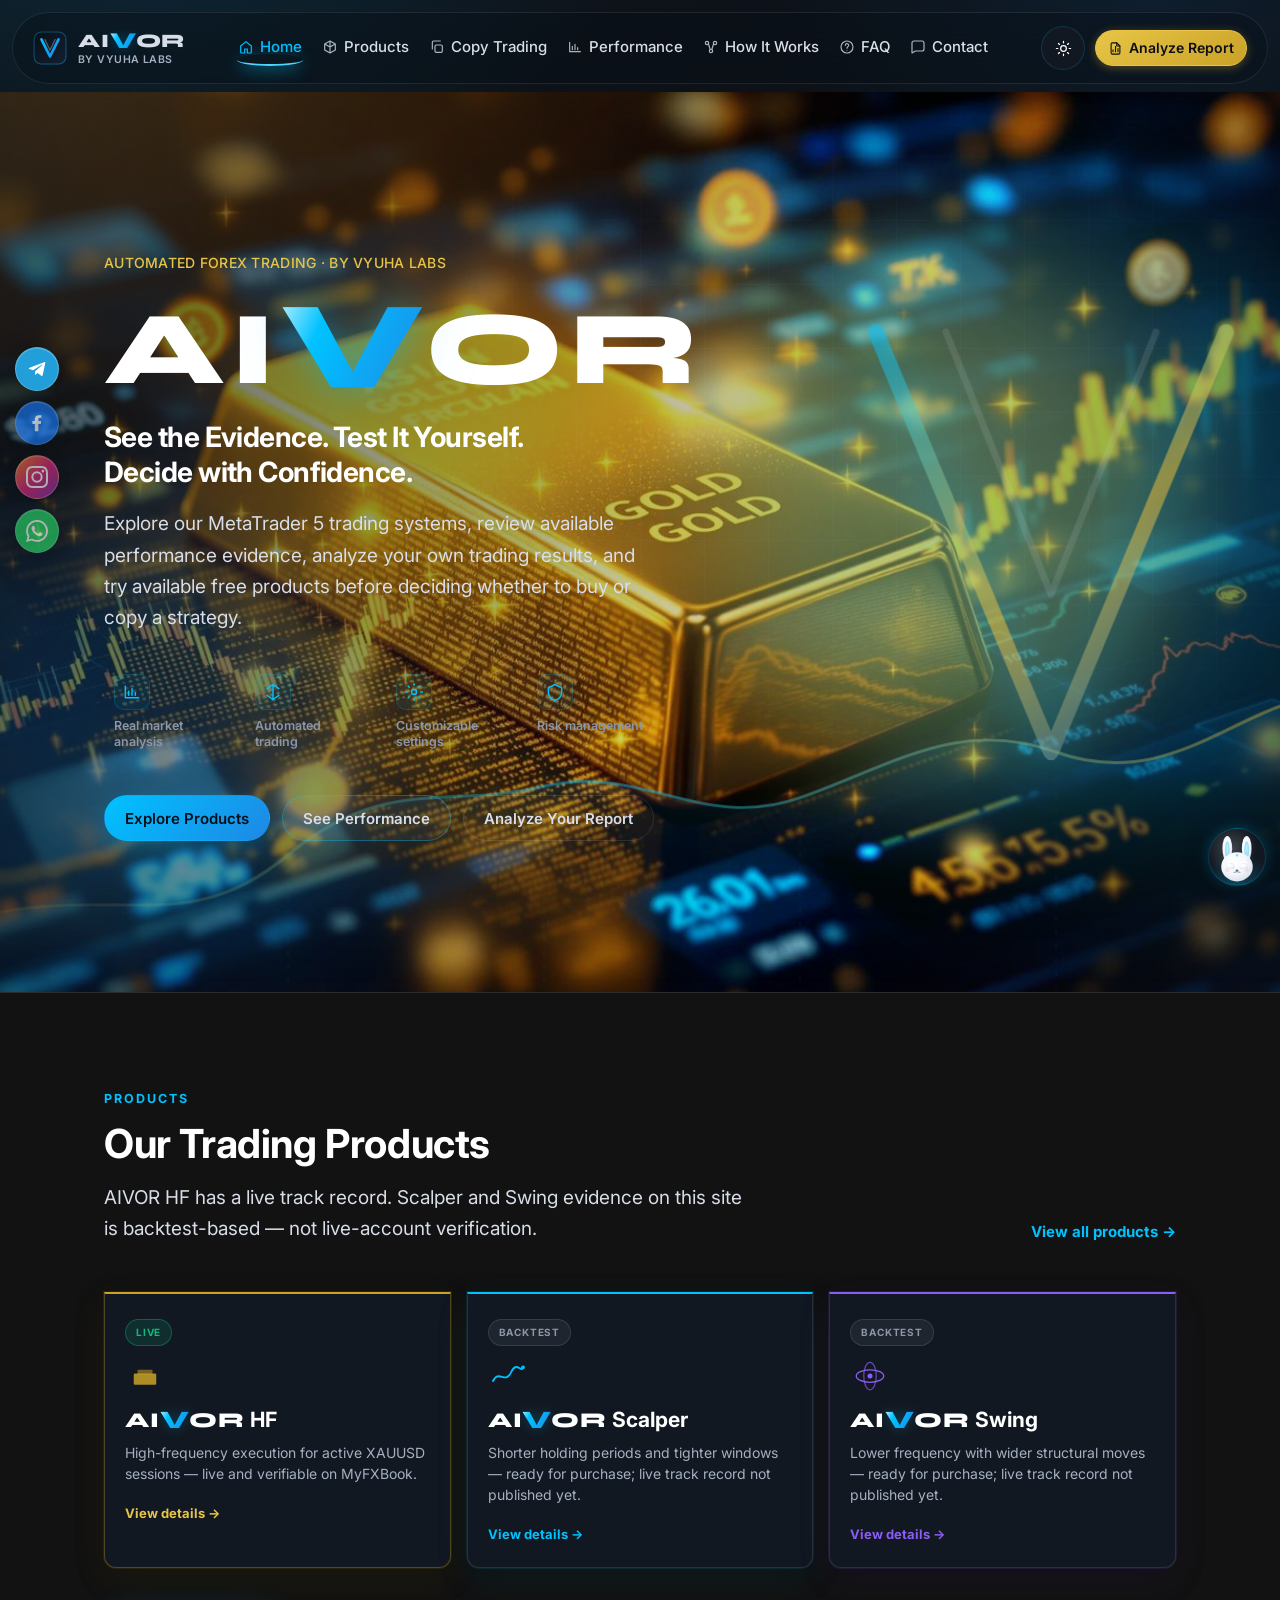
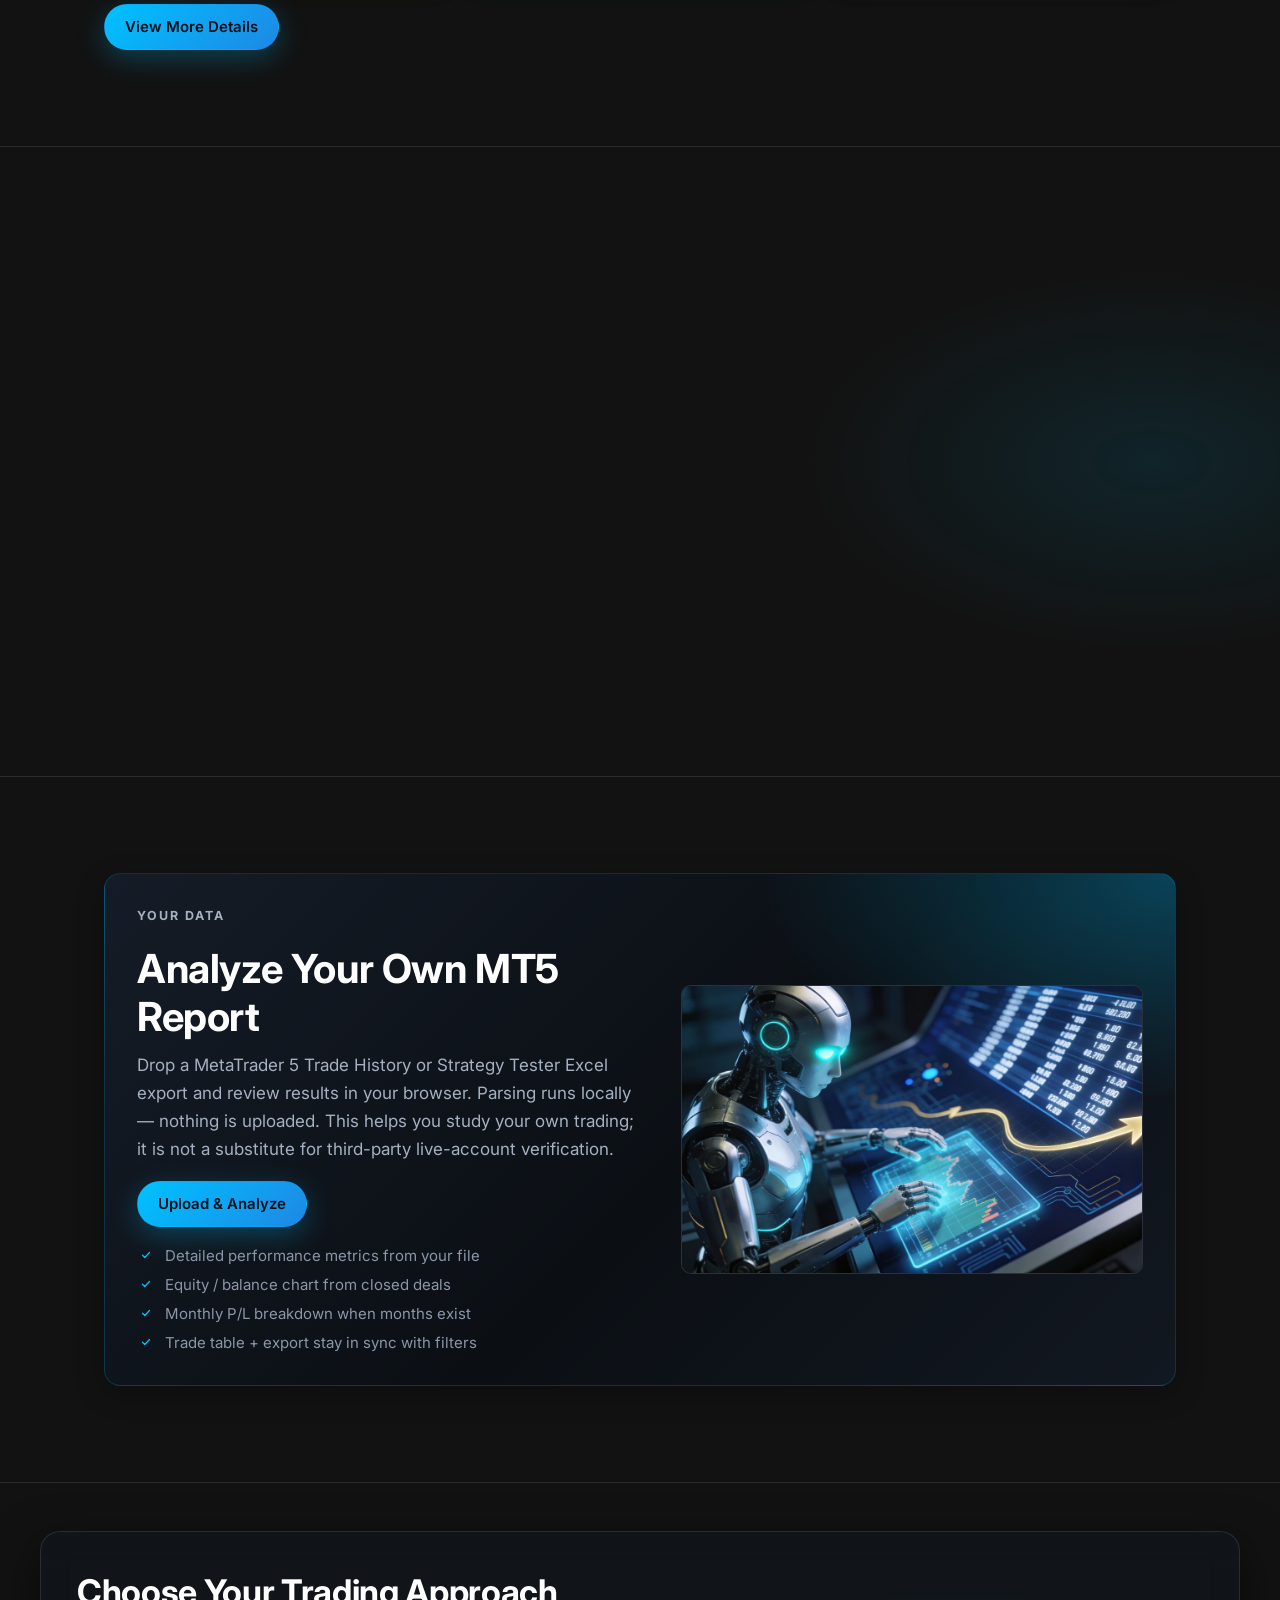
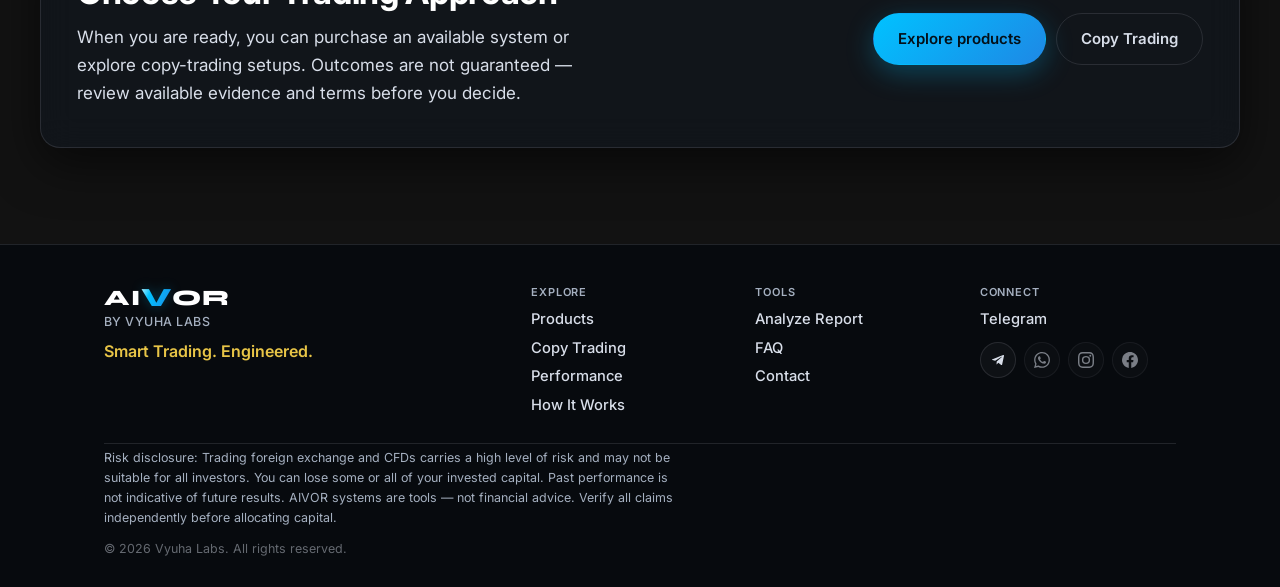
==== commit 69d5b628: "Add files via upload" ====
--- a/index.html
+++ b/index.html
@@ -3,6 +3,9 @@
 <head>
 <meta charset="utf-8">
 <meta name="viewport" content="width=device-width, initial-scale=1">
+<script>
+(function(){try{var k="aivor-theme",t=null;try{t=localStorage.getItem(k);}catch(e){}if(t!=="light"&&t!=="dark"){t="dark";}document.documentElement.setAttribute("data-theme",t);var m=document.querySelector('meta[name="theme-color"]');if(m)m.setAttribute("content",t==="light"?"#F7FAFC":"#0B0F14");}catch(e){document.documentElement.setAttribute("data-theme","dark");}})();
+</script>
 <title>AIVOR by Vyuha Labs | Smart Trading. Engineered.</title>
 <meta name="description" content="AIVOR by Vyuha Labs — Artificial Intelligence for Vision, Optimisation &amp; Research. Premium MetaTrader 5 trading systems with transparent live track records.">
 <meta name="theme-color" content="#0B0F14">
@@ -46,20 +49,6 @@
       </div>
     </nav>
     <div class="header-actions">
-      <div class="header-social" aria-label="Social media">
-      <a class="header-social__link" data-config-url="TELEGRAM_CONTACT_URL" aria-label="Telegram" href="#">
-        <svg viewBox="0 0 24 24" aria-hidden="true" focusable="false"><path fill="currentColor" d="M9.78 18.65l.28-4.23 7.68-6.92c.34-.31-.07-.46-.52-.19L7.74 13.3 3.64 12c-.88-.25-.89-.86.2-1.3l15.97-6.16c.73-.33 1.43.18 1.15 1.3l-2.72 12.81c-.19.91-.74 1.13-1.5.71L12.6 16.3l-2.82 2.35z"/></svg>
-      </a>
-      <a class="header-social__link" data-config-url="WHATSAPP_URL" aria-label="WhatsApp" href="#">
-        <svg viewBox="0 0 24 24" aria-hidden="true" focusable="false"><path fill="currentColor" d="M17.472 14.382c-.297-.149-1.758-.867-2.03-.967-.273-.099-.471-.148-.67.15-.197.297-.767.966-.94 1.164-.173.199-.347.223-.644.075-.297-.15-1.255-.463-2.39-1.475-.883-.788-1.48-1.761-1.653-2.059-.173-.297-.018-.458.13-.606.134-.133.298-.347.446-.52.149-.174.198-.298.298-.497.099-.198.05-.371-.025-.52-.075-.149-.669-1.612-.916-2.207-.242-.579-.487-.5-.669-.51-.173-.008-.371-.01-.57-.01-.198 0-.52.074-.792.372-.272.297-1.04 1.016-1.04 2.479 0 1.462 1.065 2.875 1.213 3.074.149.198 2.096 3.2 5.077 4.487.709.306 1.262.489 1.694.625.712.227 1.36.195 1.871.118.571-.085 1.758-.719 2.006-1.413.248-.694.248-1.289.173-1.413-.074-.124-.272-.198-.57-.347m-5.421 7.403h-.004a9.87 9.87 0 01-5.031-1.378l-.361-.214-3.741.982.998-3.648-.235-.374a9.86 9.86 0 01-1.51-5.26c.001-5.45 4.436-9.884 9.888-9.884 2.64 0 5.122 1.03 6.988 2.898a9.825 9.825 0 012.893 6.994c-.003 5.45-4.435 9.884-9.85 9.884m8.413-18.297A11.815 11.815 0 0012.05 0C5.495 0 .16 5.335.157 11.892c0 2.096.547 4.142 1.588 5.945L.057 24l6.305-1.654a11.882 11.882 0 005.683 1.448h.005c6.554 0 11.89-5.335 11.893-11.893a11.821 11.821 0 00-3.48-8.413z"/></svg>
-      </a>
-      <a class="header-social__link" data-config-url="INSTAGRAM_URL" aria-label="Instagram" href="#">
-        <svg viewBox="0 0 24 24" aria-hidden="true" focusable="false"><path fill="currentColor" d="M12 2.163c3.204 0 3.584.012 4.85.07 3.252.148 4.771 1.691 4.919 4.919.058 1.265.069 1.645.069 4.849 0 3.205-.012 3.584-.069 4.849-.149 3.225-1.664 4.771-4.919 4.919-1.266.058-1.644.07-4.85.07-3.204 0-3.584-.012-4.849-.07-3.26-.149-4.771-1.699-4.919-4.92-.058-1.265-.07-1.644-.07-4.849 0-3.204.013-3.583.07-4.849.149-3.227 1.664-4.771 4.919-4.919 1.266-.057 1.645-.069 4.849-.069zM12 0C8.741 0 8.333.014 7.053.072 2.695.272.273 2.69.073 7.052.014 8.333 0 8.741 0 12c0 3.259.014 3.668.072 4.948.2 4.358 2.618 6.78 6.98 6.98C8.333 23.986 8.741 24 12 24c3.259 0 3.668-.014 4.948-.072 4.354-.2 6.782-2.618 6.979-6.98.059-1.28.073-1.689.073-4.948 0-3.259-.014-3.667-.072-4.947-.196-4.354-2.617-6.78-6.979-6.98C15.668.014 15.259 0 12 0zm0 5.838a6.162 6.162 0 100 12.324 6.162 6.162 0 000-12.324zM12 16a4 4 0 110-8 4 4 0 010 8zm6.406-11.845a1.44 1.44 0 100 2.881 1.44 1.44 0 000-2.881z"/></svg>
-      </a>
-      <a class="header-social__link" data-config-url="FACEBOOK_URL" aria-label="Facebook" href="#">
-        <svg viewBox="0 0 24 24" aria-hidden="true" focusable="false"><path fill="currentColor" d="M24 12.073c0-6.627-5.373-12-12-12s-12 5.373-12 12c0 5.99 4.388 10.954 10.125 11.854v-8.385H7.078v-3.47h3.047V9.43c0-3.007 1.792-4.669 4.533-4.669 1.312 0 2.686.235 2.686.235v2.953H15.83c-1.491 0-1.956.925-1.956 1.874v2.25h3.328l-.532 3.47h-2.796v8.385C19.612 23.027 24 18.062 24 12.073z"/></svg>
-      </a>
-    </div>
       <a class="nav-cta" href="analyze.html" data-nav="analyze.html">Analyze Report</a>
     </div>
     <button class="nav-toggle" type="button" aria-label="Open menu" aria-expanded="false" aria-controls="site-nav">
@@ -118,99 +107,125 @@
       </svg>
     </div>
     <div class="hero-inner">
-      <p class="hero-kicker">by Vyuha Labs</p>
+      <p class="hero-kicker">Automated Forex Trading · by Vyuha Labs</p>
       <h1 id="hero-brand" class="hero-brand" data-aivor-mark data-aivor-size="hero">AIVOR</h1>
       <p class="hero-tagline">See the Evidence. Test It Yourself. Decide with Confidence.</p>
       <p class="hero-support">Explore our MetaTrader 5 trading systems, review available performance evidence, analyze your own trading results, and try available free products before deciding whether to buy or copy a strategy.</p>
+      <ul class="home-capability-row" aria-label="Capabilities">
+        <li class="home-capability">
+          <span class="home-capability__icon" aria-hidden="true"><svg viewBox="0 0 24 24"><path d="M4 19V5M4 19h16M8 16v-5M12 16V8M16 16v-3"/></svg></span>
+          <span class="home-capability__label">Real market analysis</span>
+        </li>
+        <li class="home-capability">
+          <span class="home-capability__icon" aria-hidden="true"><svg viewBox="0 0 24 24"><path d="M12 3v18M5 8l7-5 7 5M5 16l7 5 7-5"/></svg></span>
+          <span class="home-capability__label">Automated trading</span>
+        </li>
+        <li class="home-capability">
+          <span class="home-capability__icon" aria-hidden="true"><svg viewBox="0 0 24 24"><circle cx="12" cy="12" r="3"/><path d="M12 2v2M12 20v2M4.9 4.9l1.4 1.4M17.7 17.7l1.4 1.4M2 12h2M20 12h2M4.9 19.1l1.4-1.4M17.7 6.3l1.4-1.4"/></svg></span>
+          <span class="home-capability__label">Customizable settings</span>
+        </li>
+        <li class="home-capability">
+          <span class="home-capability__icon" aria-hidden="true"><svg viewBox="0 0 24 24"><path d="M12 3l8 4v5c0 5-3.5 8.5-8 10-4.5-1.5-8-5-8-10V7l8-4z"/></svg></span>
+          <span class="home-capability__label">Risk management</span>
+        </li>
+      </ul>
       <div class="hero-actions">
-        <a class="btn btn-primary" href="performance.html">View Performance</a>
-        <a class="btn btn-secondary" href="analyze.html">Analyze Your Report</a>
-        <a class="btn btn-ghost" href="products.html">Explore products</a>
-      </div>
-    </div>
-  </section>
-
-  <section class="section section-automation" aria-labelledby="home-perf-title">
-    <div class="section-inner visual-split">
-      <div class="visual-split-copy reveal">
-        <p class="eyebrow">Performance Transparency</p>
-        <h2 id="home-perf-title">Review the evidence that is available</h2>
-        <p class="section-lead">We share performance information that can be inspected — and we do not treat every figure as verified. AIVOR HF has a live-account track record on MyFXBook you can open yourself. Backtests and Strategy Tester results are historical simulations, not the same as a verified live account. Unverified or unpublished numbers are not presented as proof.</p>
-        <div class="home-cta-strip">
-          <a class="btn btn-primary" href="performance.html">View Performance</a>
-        </div>
-      </div>
-      <figure class="visual-panel reveal">
-        <img
-          src="assets/visuals/automated-trading-robot.jpg"
-          alt="Stylized automation visual representing AIVOR engineered trading systems"
-          width="1200"
-          height="687"
-          loading="lazy"
-          decoding="async"
-        >
-      </figure>
-    </div>
-  </section>
-
-  <section class="section" aria-labelledby="home-analyze-title">
-    <div class="section-inner">
-      <header class="section-head reveal">
-        <p class="eyebrow">Your data</p>
-        <h2 id="home-analyze-title">Analyze Your Own Trades</h2>
-        <p class="section-lead">Use the report analyzer to drop a MetaTrader 5 Trade History or Strategy Tester Excel export and review the results in your browser. Parsing runs locally — nothing is uploaded. It helps you study your own trading; it is not a substitute for third-party live-account verification.</p>
-      </header>
-      <div class="home-cta-strip reveal">
-        <a class="btn btn-primary" href="analyze.html">Analyze Your Report</a>
+        <a class="btn btn-primary" href="products.html">Explore Products</a>
+        <a class="btn btn-secondary" href="performance.html">See Performance</a>
+        <a class="btn btn-ghost" href="analyze.html">Analyze Your Report</a>
       </div>
     </div>
   </section>
 
   <section class="section" aria-labelledby="home-products-title">
     <div class="section-inner">
-      <header class="section-head reveal">
-        <p class="eyebrow">Products</p>
-        <h2 id="home-products-title">Explore Products</h2>
-        <p class="section-lead">AIVOR HF is live on MetaTrader 5. Scalper and Swing ship when ready — no invented launch dates.</p>
+      <header class="section-head section-head--row reveal">
+        <div class="section-head__text">
+          <p class="eyebrow">Products</p>
+          <h2 id="home-products-title">Our Trading Products</h2>
+          <p class="section-lead">AIVOR HF has a live track record. Scalper and Swing evidence on this site is backtest-based — not live-account verification.</p>
+        </div>
+        <a class="section-head__link" href="products.html">View all products →</a>
       </header>
-      <figure class="ecosystem-banner reveal">
-        <img
-          src="assets/visuals/products-three-spheres.jpg"
-          alt="Abstract spheres representing AIVOR HF, Scalper, and Swing product identities"
-          width="1200"
-          height="675"
-          loading="lazy"
-          decoding="async"
-        >
-      </figure>
       <div class="home-highlights">
         <article class="home-highlight home-highlight--hf reveal">
+          <span class="home-highlight__badge home-highlight__badge--live">Live</span>
           <div class="product-motif product-motif--hf" aria-hidden="true">
             <svg viewBox="0 0 64 64"><rect x="14" y="28" width="36" height="18" rx="2" fill="currentColor" opacity=".85"/><rect x="20" y="22" width="24" height="8" rx="1" fill="currentColor" opacity=".55"/></svg>
           </div>
           <h3><span data-aivor-mark data-aivor-size="title">AIVOR</span> HF</h3>
           <p>High-frequency execution for active XAUUSD sessions — live and verifiable on MyFXBook.</p>
-          <a href="products.html">Explore products →</a>
+          <a href="products.html#hf">View details →</a>
         </article>
         <article class="home-highlight home-highlight--scalper reveal">
+          <span class="home-highlight__badge home-highlight__badge--backtest">Backtest</span>
           <div class="product-motif product-motif--scalper" aria-hidden="true">
             <svg viewBox="0 0 64 64"><path d="M8 40 C18 20 28 48 38 24 C46 8 54 28 56 18" fill="none" stroke="currentColor" stroke-width="3" stroke-linecap="round"/><circle cx="56" cy="18" r="3" fill="currentColor"/></svg>
           </div>
           <h3><span data-aivor-mark data-aivor-size="title">AIVOR</span> Scalper</h3>
-          <p>Shorter holding periods and tighter windows — coming soon.</p>
-          <a href="products.html#scalper">See details →</a>
+          <p>Shorter holding periods and tighter windows — ready for purchase; live track record not published yet.</p>
+          <a href="products.html#scalper">View details →</a>
         </article>
         <article class="home-highlight home-highlight--swing reveal">
+          <span class="home-highlight__badge home-highlight__badge--backtest">Backtest</span>
           <div class="product-motif product-motif--swing" aria-hidden="true">
             <svg viewBox="0 0 64 64"><ellipse cx="32" cy="32" rx="22" ry="10" fill="none" stroke="currentColor" stroke-width="2"/><ellipse cx="32" cy="32" rx="10" ry="22" fill="none" stroke="currentColor" stroke-width="2" opacity=".7"/><circle cx="32" cy="32" r="4" fill="currentColor"/></svg>
           </div>
           <h3><span data-aivor-mark data-aivor-size="title">AIVOR</span> Swing</h3>
-          <p>Lower frequency with wider structural moves — coming soon.</p>
-          <a href="products.html#swing">See details →</a>
+          <p>Lower frequency with wider structural moves — ready for purchase; live track record not published yet.</p>
+          <a href="products.html#swing">View details →</a>
         </article>
       </div>
       <div class="home-cta-strip reveal">
         <a class="btn btn-primary" href="products.html">View More Details</a>
+      </div>
+    </div>
+  </section>
+
+  <section class="section section-automation" aria-labelledby="home-perf-title">
+    <div class="section-inner">
+      <header class="section-head section-head--row reveal">
+        <div class="section-head__text">
+          <p class="eyebrow">Performance Transparency</p>
+          <h2 id="home-perf-title">Live Performance Preview</h2>
+          <p class="section-lead">Figures below are average monthly metrics from the published AIVOR HF live report window — not illustrative mock numbers. Open the full Performance page for charts, drawdowns, and source context.</p>
+        </div>
+        <a class="section-head__link" href="performance.html?product=hf&amp;type=live">View detailed performance →</a>
+      </header>
+      <div class="home-perf-preview reveal" id="home-perf-preview" data-home-perf aria-live="polite">
+        <p class="home-perf-empty">Loading published HF live card metrics…</p>
+      </div>
+      <div class="home-cta-strip reveal">
+        <a class="btn btn-primary" href="performance.html">View Performance</a>
+      </div>
+    </div>
+  </section>
+
+  <section class="section" aria-labelledby="home-analyze-title">
+    <div class="section-inner">
+      <div class="home-analyze-promo reveal">
+        <div class="home-analyze-promo__copy">
+          <p class="eyebrow">Your data</p>
+          <h2 id="home-analyze-title">Analyze Your Own MT5 Report</h2>
+          <p>Drop a MetaTrader 5 Trade History or Strategy Tester Excel export and review results in your browser. Parsing runs locally — nothing is uploaded. This helps you study your own trading; it is not a substitute for third-party live-account verification.</p>
+          <a class="btn btn-primary" href="analyze.html">Upload &amp; Analyze</a>
+          <ul class="home-analyze-promo__list">
+            <li>Detailed performance metrics from your file</li>
+            <li>Equity / balance chart from closed deals</li>
+            <li>Monthly P/L breakdown when months exist</li>
+            <li>Trade table + export stay in sync with filters</li>
+          </ul>
+        </div>
+        <figure class="home-analyze-promo__visual">
+          <img
+            src="assets/visuals/automated-trading-robot.jpg"
+            alt="Stylized automation visual for the MT5 report analyzer"
+            width="1200"
+            height="687"
+            loading="lazy"
+            decoding="async"
+          >
+        </figure>
       </div>
     </div>
   </section>
@@ -282,8 +297,11 @@
 
 <script src="js/config.js"></script>
 <script src="js/wordmark.js"></script>
+<script src="js/theme.js"></script>
 <script src="js/nav.js"></script>
 <script src="js/site.js"></script>
+<script src="js/performance-data/card-metrics.js"></script>
+<script src="js/home-preview.js"></script>
 <script src="js/bunny-assistant.js"></script>
 </body>
 </html>
--- a/css/site.css
+++ b/css/site.css
@@ -1,4273 +1,5037 @@
-/* AIVOR — premium dark-tech marketing + Analyze dashboard */
-@import url("design-tokens.css");
-
-/* Legacy aliases kept for older page CSS that referenced purple tokens */
-:root {
-  --purple: var(--electric);
-  --purple-2: var(--primary-bright);
-  --purple-glow: var(--primary-glow);
-  --ink: var(--ink-soft);
-}
-
-* { box-sizing: border-box; }
-html {
-  scroll-behavior: smooth;
-  overflow-x: clip;
-  max-width: 100%;
-}
-html, body { margin: 0; padding: 0; }
-body {
-  font-family: var(--font);
-  font-size: var(--text-body);
-  font-weight: 400;
-  letter-spacing: 0;
-  color: var(--ink-soft);
-  background:
-    radial-gradient(ellipse 900px 520px at 12% -10%, rgba(0, 194, 255, .12) 0%, transparent 55%),
-    radial-gradient(ellipse 720px 440px at 90% 0%, rgba(30, 136, 229, .1) 0%, transparent 52%),
-    linear-gradient(165deg, var(--bg-navy) 0%, var(--bg) 45%, var(--bg-deep) 100%);
-  background-attachment: fixed;
-  min-height: 100vh;
-  min-height: 100dvh;
-  display: flex;
-  flex-direction: column;
-  line-height: var(--lh-body);
-  -webkit-font-smoothing: antialiased;
-  text-rendering: optimizeLegibility;
-  overflow-x: clip;
-}
-
-/* Brand wordmark always Syne — never inherit Inter */
-.aivor-mark,
-.aivor-mark__ai,
-.aivor-mark__or,
-.aivor-mark__v,
-.logo .aivor-mark,
-.logo [data-aivor-mark],
-.footer-brand .aivor-mark,
-.footer-brand [data-aivor-mark],
-.hero-brand .aivor-mark {
-  font-family: var(--brand-font);
-}
-.aivor-mark__v {
-  -webkit-text-fill-color: transparent;
-  color: transparent;
-}
-
-/* Shared product title: AIVOR brand mark + product name (not site logo) */
-.product-title {
-  display: flex;
-  flex-wrap: wrap;
-  align-items: baseline;
-  gap: 0.35em 0.45em;
-  margin: 0;
-  font-family: var(--font);
-  font-size: var(--text-card-title);
-  font-weight: 700;
-  letter-spacing: -0.01em;
-  line-height: var(--lh-tight);
-  color: #fff;
-}
-.product-title__brand {
-  display: inline-flex;
-  align-items: baseline;
-}
-.product-title__name {
-  font-family: var(--font);
-  font-weight: 700;
-  letter-spacing: -0.01em;
-  color: #fff;
-}
-.product-title--hf .product-title__name { color: var(--product-hf-bright); }
-.product-title--scalper .product-title__name { color: var(--product-scalper); }
-.product-title--swing .product-title__name { color: #7eb8f0; }
-
-/* Shared loading / feedback (genuine async only) */
-.ui-spinner {
-  width: 1.25rem;
-  height: 1.25rem;
-  border: 2px solid rgba(216, 222, 233, .2);
-  border-top-color: var(--electric);
-  border-radius: 50%;
-  animation: uiSpin .7s linear infinite;
-  flex-shrink: 0;
-}
-.ui-loading-row {
-  display: flex;
-  align-items: center;
-  gap: 10px;
-  padding: 14px 4px;
-  color: var(--muted);
-  font-size: var(--text-sub);
-  font-weight: 500;
-}
-@keyframes uiSpin {
-  to { transform: rotate(360deg); }
-}
-@media (prefers-reduced-motion: reduce) {
-  .ui-spinner { animation: none; border-top-color: var(--electric); opacity: .85; }
-}
-p, li, dd, .section-lead, .page-lead, .hero-support,
-.product-card-desc, .faq-a, .risk-disclosure, .note,
-.ct-detail p, .ct-panel p, .honest-panel p {
-  overflow-wrap: break-word;
-}
-body.nav-open { overflow: hidden; }
-
-img, picture, video, canvas {
-  max-width: 100%;
-  height: auto;
-}
-iframe { max-width: 100%; border: 0; }
-button,
-.btn,
-.nav-toggle,
-.seg button,
-.reset,
-.action {
-  touch-action: manipulation;
-}
-
-a { color: var(--primary-bright); text-decoration: none; }
-a:hover { text-decoration: underline; color: var(--electric); }
-
-code {
-  font-size: .92em;
-  padding: 1px 6px;
-  border-radius: 6px;
-  background: rgba(255, 255, 255, .06);
-  border: 1px solid var(--line-soft);
-  color: var(--primary-bright);
-}
-
-.skip-link {
-  position: absolute;
-  left: -999px;
-  top: 0;
-  background: var(--electric);
-  color: #041018;
-  padding: 8px 14px;
-  z-index: 100;
-  font-weight: 700;
-}
-.skip-link:focus { left: 12px; top: 12px; }
-
-.visually-hidden {
-  position: absolute;
-  width: 1px;
-  height: 1px;
-  padding: 0;
-  margin: -1px;
-  overflow: hidden;
-  clip: rect(0, 0, 0, 0);
-  white-space: nowrap;
-  border: 0;
-}
-
-/* —— Header —— */
-/* Outer sticky shell is transparent; the curved capsule lives on .inner
-   (restored pill/capsule silhouette from prior floating-nav language). */
-.site-header {
-  position: sticky;
-  top: 0;
-  /* Above mobile drawer so logo + hamburger stay tappable when menu is open */
-  z-index: 70;
-  background: transparent;
-  border-bottom: none;
-  backdrop-filter: none;
-  -webkit-backdrop-filter: none;
-  padding: 12px max(12px, env(safe-area-inset-right)) 8px max(12px, env(safe-area-inset-left));
-}
-.site-header .inner {
-  position: relative;
-  z-index: 2;
-  max-width: 1280px;
-  margin: 0 auto;
-  padding: 0 20px;
-  display: flex;
-  flex-wrap: nowrap;
-  align-items: center;
-  gap: 14px;
-  min-height: var(--header-h);
-  border-radius: 999px;
-  border: 1px solid rgba(216, 222, 233, .1);
-  background: rgba(11, 15, 20, .82);
-  backdrop-filter: blur(16px) saturate(1.1);
-  -webkit-backdrop-filter: blur(16px) saturate(1.1);
-  box-shadow: 0 8px 28px rgba(0, 0, 0, .28);
-  transition: background .25s ease, border-color .25s ease, backdrop-filter .25s ease, box-shadow .25s ease;
-  /* Prevent logo / actions / CTA from clipping inside the capsule */
-  overflow: visible;
-}
-.site-header--transparent .inner {
-  background: rgba(11, 15, 20, .35);
-  border-color: rgba(216, 222, 233, .08);
-  box-shadow: none;
-}
-.site-header.is-scrolled .inner,
-.site-header:not(.site-header--transparent) .inner {
-  background: rgba(11, 15, 20, .88);
-  border-color: rgba(216, 222, 233, .1);
-  backdrop-filter: blur(18px) saturate(1.12);
-  -webkit-backdrop-filter: blur(18px) saturate(1.12);
-  box-shadow: 0 10px 32px rgba(0, 0, 0, .35);
-}
-.logo {
-  display: flex;
-  align-items: center;
-  gap: 11px;
-  color: inherit;
-  text-decoration: none;
-  z-index: 1;
-  flex: 0 0 auto;
-  min-width: 0;
-  max-width: 100%;
-  overflow: hidden;
-}
-.logo:hover { text-decoration: none; }
-.logo:focus-visible {
-  outline: 2px solid var(--gold);
-  outline-offset: 3px;
-  border-radius: 8px;
-}
-.logo-mark {
-  width: 34px;
-  height: 34px;
-  display: block;
-  border-radius: 8px;
-  flex-shrink: 0;
-}
-.logo .word {
-  display: flex;
-  flex-direction: column;
-  line-height: 1.12;
-  gap: 2px;
-}
-.logo .word > span {
-  font-size: 9.5px;
-  font-weight: 600;
-  color: var(--muted);
-  letter-spacing: .14em;
-  text-transform: uppercase;
-}
-
-/* —— Shared AIVOR wordmark (sitewide) —— */
-.aivor-mark {
-  display: inline-flex;
-  align-items: baseline;
-  font-family: var(--brand-font), var(--display), sans-serif;
-  font-weight: 800;
-  line-height: 1;
-  letter-spacing: 0;
-  vertical-align: baseline;
-  white-space: nowrap;
-}
-.aivor-mark__parts {
-  display: inline-flex;
-  align-items: baseline;
-  gap: 0;
-}
-.aivor-mark__ai,
-.aivor-mark__or {
-  color: var(--silver);
-  font-weight: 800;
-  letter-spacing: .045em;
-}
-.aivor-mark__v {
-  position: relative;
-  display: inline-flex;
-  align-items: baseline;
-  font-size: 1.2em; /* ~20% larger — optical emphasis, not paste-on */
-  font-weight: 800;
-  letter-spacing: .01em;
-  line-height: .92;
-  margin: 0 -.01em;
-  transform: translateY(.03em);
-  background-image: linear-gradient(
-    115deg,
-    #1E88E5 0%,
-    #00C2FF 32%,
-    #B8F0FF 48%,
-    #00C2FF 62%,
-    #1E88E5 100%
-  );
-  background-size: 220% 100%;
-  background-position: 100% 50%;
-  -webkit-background-clip: text;
-  background-clip: text;
-  color: transparent;
-  filter: drop-shadow(0 0 6px rgba(0, 194, 255, .28));
-  animation: aivorVSweep 4.8s ease-in-out infinite;
-}
-.aivor-mark__v-core {
-  display: inline-block;
-}
-.aivor-mark--nav {
-  font-size: clamp(16px, 2.8vw + 8px, 19px);
-}
-.aivor-mark--footer {
-  font-size: 22px;
-  display: block;
-}
-.aivor-mark--footer .aivor-mark__ai,
-.aivor-mark--footer .aivor-mark__or {
-  color: #fff;
-}
-.aivor-mark--hero {
-  font-size: 1em;
-}
-.aivor-mark--hero .aivor-mark__ai,
-.aivor-mark--hero .aivor-mark__or {
-  color: #fff;
-  letter-spacing: .06em;
-}
-.aivor-mark--hero .aivor-mark__v {
-  filter: drop-shadow(0 0 18px rgba(0, 194, 255, .4)) drop-shadow(0 0 36px rgba(0, 194, 255, .18));
-}
-.aivor-mark--title {
-  font-size: 1em;
-}
-.aivor-mark--title .aivor-mark__ai,
-.aivor-mark--title .aivor-mark__or {
-  color: inherit;
-}
-.aivor-mark--inline {
-  font-size: 1em;
-}
-.aivor-mark--inline .aivor-mark__ai,
-.aivor-mark--inline .aivor-mark__or {
-  color: inherit;
-}
-@keyframes aivorVSweep {
-  0%, 100% {
-    background-position: 100% 50%;
-    filter: drop-shadow(0 0 5px rgba(0, 194, 255, .22));
-  }
-  50% {
-    background-position: 0% 50%;
-    filter: drop-shadow(0 0 12px rgba(0, 194, 255, .45));
-  }
-}
-@media (prefers-reduced-motion: reduce) {
-  .aivor-mark__v {
-    animation: none;
-    background-image: linear-gradient(135deg, #00C2FF 0%, #1E88E5 100%);
-    background-size: 100% 100%;
-    background-position: center;
-    filter: drop-shadow(0 0 6px rgba(0, 194, 255, .28));
-  }
-}
-
-.nav-toggle {
-  display: none;
-  width: 44px;
-  height: 44px;
-  border: 1px solid var(--line-soft);
-  border-radius: 999px;
-  background: rgba(255, 255, 255, .03);
-  cursor: pointer;
-  padding: 12px 10px;
-  flex-direction: column;
-  justify-content: space-between;
-  z-index: 60;
-  flex: 0 0 auto;
-  margin-left: 0;
-}
-
-/* Social + Analyze Report — sit together on the extreme right */
-.header-actions {
-  display: flex;
-  flex-wrap: nowrap;
-  align-items: center;
-  gap: 10px;
-  flex: 0 0 auto;
-  /* Desktop: .nav { flex:1 } already pushes this cluster right.
-     Mobile (nav reparented to body): margin-left:auto keeps social right of logo. */
-  margin-left: 0;
-  z-index: 2;
-  min-width: 0;
-}
-
-/* Header social — monosochrome icons; live links only when config URL is set */
-.header-social {
-  display: flex;
-  align-items: center;
-  justify-content: flex-end;
-  gap: 2px;
-  flex: 0 0 auto;
-  min-width: 0;
-}
-.header-social__link {
-  display: inline-flex;
-  align-items: center;
-  justify-content: center;
-  width: 32px;
-  height: 32px;
-  border-radius: 999px;
-  color: var(--muted);
-  text-decoration: none;
-  transition: color .22s ease, background .22s ease, transform .18s ease;
-}
-.header-social__link svg {
-  width: 16px;
-  height: 16px;
-  display: block;
-}
-.header-social__link:hover {
-  color: var(--electric);
-  background: rgba(0, 194, 255, .1);
-  text-decoration: none;
-}
-.header-social__link:focus-visible {
-  outline: 2px solid var(--electric);
-  outline-offset: 2px;
-  color: var(--electric);
-}
-.header-social__link.is-coming-soon,
-.header-social__link[aria-disabled="true"] {
-  opacity: .38;
-  cursor: default;
-  pointer-events: none;
-}
-.header-social__link.is-coming-soon:hover,
-.header-social__link[aria-disabled="true"]:hover {
-  color: var(--muted);
-  background: transparent;
-}
-@media (prefers-reduced-motion: reduce) {
-  .header-social__link { transition: none; }
-}
-.nav-toggle:focus-visible {
-  outline: 2px solid var(--gold);
-  outline-offset: 2px;
-}
-.nav-toggle span {
-  display: block;
-  width: 100%;
-  height: 2px;
-  background: var(--silver);
-  border-radius: 2px;
-  transition: transform .2s ease, opacity .2s ease;
-}
-.nav-toggle[aria-expanded="true"] span:nth-child(1) {
-  transform: translateY(8px) rotate(45deg);
-}
-.nav-toggle[aria-expanded="true"] span:nth-child(2) { opacity: 0; }
-.nav-toggle[aria-expanded="true"] span:nth-child(3) {
-  transform: translateY(-8px) rotate(-45deg);
-}
-
-/* Desktop: real flex child so .nav-links centers in the remaining space */
-.nav {
-  display: flex;
-  flex: 1 1 auto;
-  align-items: center;
-  justify-content: center;
-  min-width: 0;
-  /* When header-actions also has margin-left:auto, keep nav from collapsing */
-  overflow: visible;
-}
-.nav-links {
-  display: flex;
-  flex-wrap: nowrap;
-  align-items: center;
-  justify-content: center;
-  gap: 2px 6px;
-  min-width: 0;
-}
-.nav-links a {
-  display: inline-flex;
-  align-items: center;
-  gap: 6px;
-  color: var(--muted);
-  font-weight: 500;
-  font-size: var(--text-nav);
-  letter-spacing: .01em;
-  padding: 8px 7px 10px;
-  text-decoration: none;
-  border-radius: 0;
-  position: relative;
-  white-space: nowrap;
-  transition: color .22s ease;
-}
-/* Half-ellipse / bottom-of-oval underline (recreated — not found in backups) */
-.nav-links a::after {
-  content: "";
-  position: absolute;
-  left: 8%;
-  right: 8%;
-  bottom: 1px;
-  height: 10px;
-  pointer-events: none;
-  background: transparent;
-  border: none;
-  border-bottom: 2px solid var(--electric);
-  border-radius: 50%;
-  opacity: 0;
-  transform: scaleX(.3);
-  transform-origin: center bottom;
-  box-shadow: 0 0 0 transparent;
-  transition:
-    opacity .28s ease,
-    transform .34s cubic-bezier(.2, .75, .25, 1),
-    border-color .22s ease,
-    box-shadow .28s ease;
-}
-.nav-icon {
-  width: 16px;
-  height: 16px;
-  flex-shrink: 0;
-  stroke: currentColor;
-  fill: none;
-  stroke-width: 1.75;
-  stroke-linecap: round;
-  stroke-linejoin: round;
-  opacity: .8;
-}
-.nav-links a:hover {
-  color: var(--silver);
-  text-decoration: none;
-}
-.nav-links a:hover .nav-icon { opacity: 1; }
-.nav-links a:hover::after,
-.nav-links a:focus-visible::after {
-  opacity: 1;
-  transform: scaleX(1);
-  box-shadow: 0 4px 14px rgba(0, 194, 255, .35);
-}
-.nav-links a.active {
-  color: var(--electric);
-  text-decoration: none;
-}
-.nav-links a.active::after {
-  opacity: 1;
-  transform: scaleX(1);
-  border-bottom-color: var(--primary-bright);
-  box-shadow: 0 4px 16px rgba(0, 194, 255, .4);
-}
-.nav-links a.active .nav-icon {
-  opacity: 1;
-  color: var(--electric);
-}
-.nav-links a:focus-visible {
-  outline: none;
-  color: var(--silver);
-}
-.nav-links a:focus-visible .nav-icon { opacity: 1; }
-@media (prefers-reduced-motion: reduce) {
-  .nav-links a::after {
-    transition: none;
-    transform: scaleX(1);
-  }
-}
-
-/* Analyze Report CTA — metallic gold fill (design tokens); distinct from mono social icons */
-.nav-cta {
-  display: inline-flex;
-  align-items: center;
-  gap: 6px;
-  flex: 0 0 auto;
-  background: linear-gradient(145deg, var(--gold-bright) 0%, var(--gold) 100%);
-  color: var(--bg) !important;
-  border-radius: 999px;
-  padding: 8px 12px;
-  font-weight: 700;
-  font-size: 12.5px;
-  letter-spacing: .01em;
-  white-space: nowrap;
-  text-decoration: none;
-  border: 1px solid var(--gold-bright);
-  box-shadow: 0 2px 10px var(--gold-glow);
-  transition: filter .15s ease, box-shadow .15s ease, transform .12s ease, border-color .15s ease;
-  z-index: 2;
-}
-.nav-cta .nav-icon {
-  width: 15px;
-  height: 15px;
-  stroke: var(--bg);
-  opacity: 1;
-}
-.nav-cta:hover {
-  filter: brightness(1.06);
-  text-decoration: none;
-  border-color: var(--electric);
-  box-shadow: 0 3px 14px var(--gold-glow);
-}
-.nav-cta:focus-visible {
-  outline: 2px solid var(--electric);
-  outline-offset: 3px;
-}
-.nav-cta.active {
-  box-shadow:
-    inset 0 0 0 1.5px var(--bg),
-    0 2px 10px var(--gold-glow);
-}
-
-/* —— Buttons —— */
-.btn {
-  display: inline-flex;
-  align-items: center;
-  justify-content: center;
-  gap: 8px;
-  min-height: 46px;
-  height: auto;
-  padding: 10px 20px;
-  border-radius: 999px;
-  font-weight: 700;
-  font-size: var(--text-btn);
-  letter-spacing: .01em;
-  line-height: 1.25;
-  text-align: center;
-  text-decoration: none;
-  border: 1px solid transparent;
-  cursor: pointer;
-  max-width: 100%;
-  white-space: normal;
-  transition: filter .15s ease, transform .12s ease, box-shadow .15s ease, background .15s ease;
-}
-.btn:hover { text-decoration: none; }
-.btn:active { transform: scale(.98); }
-.btn-primary {
-  background: linear-gradient(135deg, var(--electric), var(--deep));
-  color: #041018;
-  box-shadow: 0 8px 28px var(--primary-glow);
-}
-.btn-primary:hover { filter: brightness(1.06); color: #041018; }
-.btn-secondary {
-  background: rgba(255, 255, 255, .04);
-  border-color: rgba(0, 194, 255, .35);
-  color: var(--silver);
-}
-.btn-secondary:hover {
-  border-color: var(--electric);
-  color: #fff;
-  background: rgba(0, 194, 255, .08);
-}
-.btn-ghost {
-  background: transparent;
-  border-color: var(--line-soft);
-  color: var(--silver);
-}
-.btn-ghost:hover {
-  border-color: rgba(0, 194, 255, .4);
-  color: var(--electric);
-}
-.btn-lg { min-height: 52px; padding: 12px 24px; font-size: clamp(0.875rem, 0.2vw + 0.8rem, 0.9375rem); }
-.btn-sm { min-height: 36px; height: auto; padding: 8px 14px; font-size: clamp(0.75rem, 0.1vw + 0.7rem, 0.8125rem); }
-.btn.is-coming-soon,
-a.is-coming-soon {
-  opacity: .55;
-  cursor: not-allowed;
-  pointer-events: auto;
-}
-
-/* —— Hero —— */
-.hero {
-  position: relative;
-  min-height: min(100dvh, 920px);
-  display: flex;
-  align-items: center;
-  overflow: hidden;
-  isolation: isolate;
-  width: 100%;
-}
-.hero-atmosphere {
-  position: absolute;
-  inset: 0;
-  z-index: 0;
-  pointer-events: none;
-  overflow: hidden;
-}
-.hero-grid {
-  position: absolute;
-  inset: 0;
-  background-image:
-    linear-gradient(rgba(216, 222, 233, .04) 1px, transparent 1px),
-    linear-gradient(90deg, rgba(216, 222, 233, .04) 1px, transparent 1px);
-  background-size: 64px 64px;
-  mask-image: radial-gradient(ellipse 70% 60% at 70% 40%, #000 20%, transparent 75%);
-  animation: gridDrift 28s linear infinite;
-}
-.hero-glow {
-  position: absolute;
-  border-radius: 50%;
-  filter: blur(60px);
-}
-.hero-glow--a {
-  width: 55vw;
-  height: 55vw;
-  max-width: 640px;
-  max-height: 640px;
-  right: -8%;
-  top: 10%;
-  background: rgba(0, 194, 255, .18);
-  animation: glowPulse 8s ease-in-out infinite;
-  pointer-events: none;
-}
-.hero-glow--b {
-  width: 40vw;
-  height: 40vw;
-  max-width: 420px;
-  max-height: 420px;
-  left: -5%;
-  bottom: 5%;
-  background: rgba(30, 136, 229, .16);
-  animation: glowPulse 10s ease-in-out infinite reverse;
-}
-.hero-motif {
-  position: absolute;
-  right: -4%;
-  top: 50%;
-  width: min(58vw, 560px);
-  height: auto;
-  transform: translateY(-50%);
-  opacity: .9;
-}
-.hero-v-outer {
-  filter: drop-shadow(0 0 28px rgba(0, 194, 255, .35));
-  animation: vDraw 1.4s ease both;
-}
-.hero-v-inner { animation: vDraw 1.6s .15s ease both; }
-
-.hero-inner {
-  position: relative;
-  z-index: 1;
-  max-width: var(--content-max);
-  margin: 0 auto;
-  padding: clamp(56px, 10vw, 96px) var(--page-pad-x) clamp(48px, 8vw, 88px);
-  width: 100%;
-  min-width: 0;
-}
-.hero-kicker {
-  margin: 0 0 12px;
-  font-size: 12px;
-  letter-spacing: .18em;
-  text-transform: uppercase;
-  color: var(--muted);
-  animation: rise .7s ease both;
-}
-.hero-brand {
-  margin: 0;
-  font-family: var(--display);
-  font-size: var(--text-hero);
-  font-weight: 800;
-  letter-spacing: .06em;
-  line-height: .95;
-  color: #fff;
-  text-shadow: none;
-  animation: rise .75s .05s ease both;
-  max-width: 100%;
-  min-width: 0;
-}
-.hero-brand .aivor-mark {
-  letter-spacing: inherit;
-  max-width: 100%;
-}
-.hero-tagline {
-  margin: 18px 0 0;
-  font-family: var(--display);
-  font-size: clamp(22px, 3.4vw, 34px);
-  font-weight: 700;
-  letter-spacing: -.02em;
-  color: var(--silver);
-}
-.hero-headline {
-  margin: 14px 0 0;
-  font-family: var(--display);
-  font-size: clamp(20px, 2.8vw, 28px);
-  font-weight: 700;
-  letter-spacing: -.02em;
-  line-height: 1.25;
-  color: var(--electric);
-  max-width: 24ch;
-  animation: rise .75s .12s ease both;
-}
-.hero-support {
-  margin: 18px 0 0;
-  max-width: 42ch;
-  font-size: var(--text-lead);
-  line-height: var(--lh-body);
-  color: var(--silver);
-  animation: rise .8s .18s ease both;
-  text-align: start;
-}
-.hero-actions {
-  display: flex;
-  flex-wrap: wrap;
-  gap: 12px;
-  margin-top: 32px;
-  animation: rise .85s .24s ease both;
-}
-
-@keyframes rise {
-  from { opacity: 0; transform: translateY(18px); }
-  to { opacity: 1; transform: none; }
-}
-@keyframes glowPulse {
-  0%, 100% { opacity: .7; transform: scale(1); }
-  50% { opacity: 1; transform: scale(1.06); }
-}
-@keyframes gridDrift {
-  from { background-position: 0 0; }
-  to { background-position: 64px 64px; }
-}
-@keyframes vDraw {
-  from { opacity: 0; stroke-dasharray: 1200; stroke-dashoffset: 1200; }
-  to { opacity: 1; stroke-dasharray: 1200; stroke-dashoffset: 0; }
-}
-
-/* —— Sections —— */
-main { flex: 1; width: 100%; min-width: 0; overflow-x: clip; }
-.section {
-  padding: clamp(48px, 8vw, 96px) 0;
-  border-top: 1px solid var(--line-soft);
-  scroll-margin-top: calc(var(--header-h) + 8px);
-}
-.section-inner {
-  max-width: var(--content-max);
-  margin: 0 auto;
-  padding: 0 var(--page-pad-x);
-  width: 100%;
-  min-width: 0;
-}
-.section-head { max-width: 640px; margin-bottom: 40px; text-align: start; }
-.eyebrow {
-  margin: 0 0 10px;
-  font-size: var(--text-label);
-  letter-spacing: .16em;
-  text-transform: uppercase;
-  color: var(--electric);
-  font-weight: 700;
-}
-.section-head h2,
-.section h2 {
-  margin: 0;
-  font-family: var(--display);
-  font-size: var(--text-section);
-  font-weight: 800;
-  letter-spacing: -.03em;
-  line-height: 1.12;
-  color: #fff;
-  text-align: start;
-  overflow-wrap: break-word;
-}
-.section-lead {
-  margin: 14px 0 0;
-  font-size: var(--text-lead);
-  color: var(--muted);
-  max-width: min(54ch, var(--prose-measure));
-  line-height: var(--lh-body);
-  text-align: start;
-}
-
-.reveal {
-  opacity: 0;
-  transform: translateY(22px);
-  transition: opacity .7s ease, transform .7s ease;
-}
-.reveal.is-visible {
-  opacity: 1;
-  transform: none;
-}
-
-/* Products */
-.section-products {
-  background:
-    radial-gradient(ellipse 50% 40% at 0% 20%, rgba(0, 194, 255, .08), transparent 55%),
-    transparent;
-}
-.page-products .section-products {
-  padding: 12px 0 16px;
-}
-.products-grid {
-  display: grid;
-  grid-template-columns: repeat(3, minmax(0, 1fr));
-  gap: 12px;
-  align-items: stretch;
-}
-.products-grid > * {
-  min-width: 0;
-}
-.product-card {
-  display: flex;
-  flex-direction: column;
-  align-items: stretch;
-  min-width: 0;
-  min-height: 100%;
-  height: 100%;
-  padding: 14px 14px 12px;
-  border-radius: 12px;
-  border: 1px solid var(--line-soft);
-  background: rgba(18, 24, 33, .92);
-  transition: border-color .2s ease, transform .2s ease, box-shadow .2s ease;
-  scroll-margin-top: calc(var(--header-h) + 16px);
-  box-sizing: border-box;
-}
-.product-card:hover {
-  transform: translateY(-2px);
-  border-color: rgba(0, 194, 255, .28);
-  box-shadow: 0 12px 28px rgba(0, 0, 0, .35);
-}
-.product-card:focus-within {
-  border-color: rgba(0, 194, 255, .4);
-  outline: 2px solid transparent;
-}
-.product-card-top {
-  display: flex;
-  align-items: center;
-  gap: 8px;
-  width: 100%;
-  margin-bottom: 8px;
-}
-.product-card-icon {
-  display: grid;
-  place-items: center;
-  flex: 0 0 auto;
-  width: 30px;
-  height: 30px;
-  margin: 0;
-  border-radius: 8px;
-  border: 1px solid rgba(0, 194, 255, .18);
-  background: rgba(0, 194, 255, .08);
-  color: var(--electric);
-}
-.product-card-icon svg {
-  width: 16px;
-  height: 16px;
-  display: block;
-}
-.product-card .product-badge {
-  margin: 0;
-  padding: 3px 8px;
-  font-size: 10px;
-  letter-spacing: .08em;
-  border-radius: 999px;
-}
-.product-card h3,
-.product-card .product-title {
-  margin: 0 0 4px;
-  font-family: var(--font);
-  font-size: var(--text-card-title);
-  font-weight: 700;
-  letter-spacing: -.01em;
-  color: #fff;
-  line-height: var(--lh-tight);
-  text-align: start;
-  max-width: 100%;
-}
-.product-card .product-title .aivor-mark,
-.product-card .product-title [data-aivor-mark] {
-  font-family: var(--brand-font);
-}
-.product-card-desc {
-  margin: 0 0 8px;
-  color: var(--muted);
-  font-size: 0.8125rem;
-  line-height: 1.35;
-  text-align: start;
-  max-width: 100%;
-  min-height: calc(1.35em * 2);
-}
-.product-meta {
-  display: grid;
-  grid-template-columns: repeat(2, minmax(0, 1fr));
-  gap: 4px 10px;
-  margin: 0 0 8px;
-  padding: 8px 0 0;
-  border-top: 1px solid var(--line-soft);
-  width: 100%;
-  flex: 0 0 auto;
-}
-.product-meta > div {
-  display: flex;
-  flex-wrap: wrap;
-  gap: 2px 6px;
-  align-items: baseline;
-  min-width: 0;
-}
-.product-meta dt {
-  margin: 0;
-  font-size: 0.625rem;
-  font-weight: 600;
-  letter-spacing: .06em;
-  text-transform: uppercase;
-  color: var(--muted);
-  line-height: 1.3;
-}
-.product-meta dd {
-  margin: 0;
-  font-size: 0.75rem;
-  font-weight: 500;
-  color: var(--silver);
-  line-height: 1.3;
-  min-width: 0;
-}
-.product-card-foot {
-  display: flex;
-  flex-direction: column;
-  gap: 8px;
-  margin-top: auto;
-  padding-top: 10px;
-  width: 100%;
-  flex: 0 0 auto;
-  min-height: 0;
-}
-.product-card-foot .product-card-actions {
-  min-height: 32px;
-}
-.product-card-reports {
-  display: grid;
-  grid-template-columns: repeat(2, minmax(0, 1fr));
-  gap: 6px;
-  width: 100%;
-}
-.product-card-reports .btn,
-.btn-report {
-  display: inline-flex;
-  align-items: center;
-  justify-content: center;
-  width: 100%;
-  min-width: 0;
-  min-height: 30px;
-  padding: 5px 8px;
-  font-size: 0.6875rem;
-  font-weight: 600;
-  letter-spacing: .02em;
-  line-height: 1.2;
-  white-space: nowrap;
-  background: transparent;
-  border: 1px solid rgba(0, 194, 255, .28);
-  color: var(--electric);
-  box-shadow: none;
-}
-.product-card-reports .btn:hover,
-.btn-report:hover {
-  background: rgba(0, 194, 255, .08);
-  border-color: rgba(0, 194, 255, .48);
-  color: #fff;
-  filter: none;
-}
-.product-card-reports .btn-report--unavailable,
-.btn-report--unavailable {
-  opacity: 0.55;
-  border-color: rgba(216, 222, 233, 0.18);
-  color: var(--muted);
-}
-.product-card-reports .btn-report--unavailable:hover,
-.btn-report--unavailable:hover {
-  background: rgba(216, 222, 233, 0.04);
-  border-color: rgba(216, 222, 233, 0.28);
-  color: var(--silver);
-  filter: none;
-}
-.product-card-actions {
-  display: flex;
-  flex-wrap: wrap;
-  align-items: stretch;
-  gap: 6px;
-  margin-top: 0;
-  padding-top: 0;
-  width: 100%;
-}
-.product-card-actions .btn {
-  flex: 1 1 0;
-  min-width: 0;
-  justify-content: center;
-  min-height: 32px;
-  padding: 6px 10px;
-  font-size: 0.75rem;
-}
-.product-card-actions--ranked {
-  display: flex;
-  flex-wrap: wrap;
-  gap: 6px;
-}
-.product-card-actions--ranked .btn-primary,
-.product-card-actions--ranked .btn-secondary,
-.product-card-actions--ranked .btn-ghost {
-  width: auto;
-  justify-self: auto;
-}
-.product-card--soon:hover {
-  transform: none;
-  box-shadow: none;
-}
-.product-card--soon .product-card-desc {
-  margin-bottom: 0;
-  flex: 1;
-}
-.product-meta--soon {
-  margin-bottom: 0;
-  flex: 1;
-}
-.product-meta__missing {
-  color: var(--muted);
-  font-weight: 500;
-}
-.product-badge--ready {
-  background: rgba(0, 194, 255, .16);
-  color: var(--electric);
-  border: 1px solid rgba(0, 194, 255, .28);
-}
-.product-card--scalper .product-badge--ready {
-  background: rgba(0, 194, 255, .14);
-  color: var(--cyan);
-  border-color: rgba(0, 194, 255, .28);
-}
-.product-card--swing .product-badge--ready {
-  background: rgba(30, 136, 229, .16);
-  color: #7eb8f0;
-  border-color: rgba(30, 136, 229, .32);
-}
-.product-card--scalper .product-capital,
-.product-card--scalper .product-metrics {
-  border-top-color: rgba(0, 194, 255, .2);
-}
-.product-card--swing .product-capital,
-.product-card--swing .product-metrics {
-  border-top-color: rgba(30, 136, 229, .22);
-}
-.product-card--hf {
-  border-color: rgba(201, 162, 39, .38);
-  background:
-    linear-gradient(165deg, rgba(201, 162, 39, .12) 0%, rgba(18, 24, 33, .95) 48%, rgba(11, 15, 20, .98) 100%);
-}
-.product-card--hf:hover {
-  border-color: rgba(201, 162, 39, .55);
-  box-shadow: 0 12px 28px rgba(0, 0, 0, .35), 0 0 20px rgba(201, 162, 39, .1);
-}
-.product-card--hf .product-badge {
-  background: linear-gradient(135deg, var(--gold-bright), var(--gold));
-  color: #1a1405;
-}
-.product-card--hf .product-card-icon {
-  color: var(--gold-bright);
-  border-color: rgba(201, 162, 39, .28);
-  background: rgba(201, 162, 39, .12);
-}
-.product-card--scalper {
-  border-color: rgba(0, 194, 255, .22);
-  background:
-    linear-gradient(165deg, rgba(0, 194, 255, .08), rgba(18, 24, 33, .94) 55%);
-}
-.product-card--scalper .product-card-icon {
-  color: var(--cyan);
-  border-color: rgba(0, 194, 255, .22);
-  background: rgba(0, 194, 255, .1);
-}
-.product-card--swing {
-  border-color: rgba(30, 136, 229, .28);
-  background:
-    linear-gradient(165deg, rgba(30, 136, 229, .1), rgba(18, 24, 33, .94) 55%);
-}
-.product-card--swing .product-card-icon {
-  color: var(--blue);
-  border-color: rgba(30, 136, 229, .28);
-  background: rgba(30, 136, 229, .12);
-}
-
-/* HF starting capital + owner-supplied metrics */
-.product-capital {
-  width: 100%;
-  margin: 0 0 8px;
-  padding: 8px 0 0;
-  border-top: 1px solid rgba(201, 162, 39, .22);
-  flex: 0 0 auto;
-}
-.product-capital__label {
-  margin: 0 0 6px;
-  font-size: 0.625rem;
-  font-weight: 600;
-  letter-spacing: .06em;
-  text-transform: uppercase;
-  color: var(--muted);
-  line-height: 1.3;
-}
-.product-capital__list {
-  margin: 0 0 5px;
-  padding: 0;
-  list-style: none;
-  display: grid;
-  grid-template-columns: repeat(2, minmax(0, 1fr));
-  gap: 6px;
-  width: 100%;
-  align-items: stretch;
-}
-.product-capital__list li,
-.product-capital__option {
-  display: flex;
-  flex-direction: column;
-  justify-content: center;
-  gap: 2px;
-  margin: 0;
-  padding: 6px 8px;
-  border-radius: 6px;
-  border: 1px solid rgba(0, 194, 255, .16);
-  background: rgba(0, 194, 255, .05);
-  min-width: 0;
-  box-sizing: border-box;
-}
-.product-capital__kind {
-  display: block;
-  font-size: 0.5625rem;
-  font-weight: 600;
-  letter-spacing: .05em;
-  text-transform: uppercase;
-  color: var(--muted);
-  line-height: 1.25;
-}
-.product-capital__display {
-  display: block;
-  font-size: 0.75rem;
-  font-weight: 600;
-  color: var(--silver);
-  line-height: 1.3;
-  font-variant-numeric: tabular-nums;
-  word-break: break-word;
-}
-.product-capital__note {
-  margin: 0;
-  font-size: 0.5625rem;
-  color: var(--muted);
-  line-height: 1.35;
-  display: -webkit-box;
-  -webkit-box-orient: vertical;
-  -webkit-line-clamp: 2;
-  overflow: hidden;
-  min-height: calc(1.35em * 2);
-}
-
-.product-metrics {
-  display: grid;
-  gap: 5px;
-  width: 100%;
-  margin: 0;
-  padding: 8px 0 0;
-  border-top: 1px solid rgba(201, 162, 39, .22);
-  flex: 0 0 auto;
-}
-.product-metrics__source {
-  margin: 0;
-  display: flex;
-  flex-wrap: wrap;
-  align-items: center;
-  gap: 6px;
-  font-size: 0.625rem;
-  font-weight: 500;
-  color: var(--muted);
-  line-height: 1.3;
-}
-.product-source-pill {
-  display: inline-flex;
-  align-items: center;
-  padding: 2px 7px;
-  border-radius: 999px;
-  font-size: 0.5625rem;
-  font-weight: 700;
-  letter-spacing: .06em;
-  text-transform: uppercase;
-  line-height: 1.2;
-}
-.product-source-pill--live {
-  background: rgba(201, 162, 39, .18);
-  color: var(--gold-bright);
-  border: 1px solid rgba(201, 162, 39, .35);
-}
-.product-source-pill--backtest {
-  background: rgba(0, 194, 255, .1);
-  color: var(--electric);
-  border: 1px solid rgba(0, 194, 255, .28);
-}
-.product-metrics__period {
-  margin: 0;
-  font-size: 0.6875rem;
-  font-weight: 700;
-  letter-spacing: .04em;
-  text-transform: uppercase;
-  color: var(--silver);
-  line-height: 1.3;
-  min-height: 1.3em;
-}
-.product-metrics__rows {
-  display: grid;
-  grid-template-columns: minmax(0, 1fr);
-  gap: 5px;
-  width: 100%;
-}
-.product-metric {
-  display: grid;
-  grid-template-rows: auto 1fr;
-  gap: 3px;
-  min-width: 0;
-  width: 100%;
-  min-height: 3.35rem;
-  padding: 6px 8px;
-  border-radius: 7px;
-  border: 1px solid rgba(216, 222, 233, .1);
-  background: rgba(11, 15, 20, .4);
-  box-sizing: border-box;
-}
-.product-metric--profit {
-  border-color: rgba(16, 185, 129, .22);
-  background: rgba(16, 185, 129, .06);
-}
-.product-metric--drawdown {
-  border-color: rgba(239, 68, 68, .22);
-  background: rgba(239, 68, 68, .06);
-}
-.product-metric__label {
-  margin: 0;
-  font-size: 0.5625rem;
-  font-weight: 600;
-  letter-spacing: .05em;
-  text-transform: uppercase;
-  color: var(--muted);
-  line-height: 1.3;
-  min-height: 1.3em;
-  overflow: hidden;
-  text-overflow: ellipsis;
-  white-space: nowrap;
-}
-.product-metric__values {
-  display: flex;
-  flex-wrap: nowrap;
-  align-items: baseline;
-  justify-content: space-between;
-  gap: 12px;
-  margin: 0;
-  min-width: 0;
-  width: 100%;
-}
-.product-metric__sep {
-  color: var(--muted);
-  opacity: .7;
-  font-weight: 500;
-}
-.product-metric__value {
-  margin: 0;
-  font-size: 0.875rem;
-  font-weight: 700;
-  color: var(--silver);
-  line-height: 1.25;
-  letter-spacing: -.01em;
-  font-variant-numeric: tabular-nums;
-  font-feature-settings: "tnum" 1;
-}
-.product-metric__amount {
-  flex: 1 1 auto;
-  min-width: 0;
-  text-align: left;
-  padding-right: 6px;
-  overflow: hidden;
-  text-overflow: ellipsis;
-  white-space: nowrap;
-}
-.product-metric__pct {
-  flex: 0 0 auto;
-  margin-left: auto;
-  text-align: right;
-  padding-left: 6px;
-  white-space: nowrap;
-}
-.product-metric__value--profit { color: var(--profit); }
-.product-metric__value--drawdown { color: var(--loss); }
-.product-metric__value--muted { color: var(--muted); }
-.product-metric__value--neutral { color: var(--silver); }
-.product-metrics[data-metrics-state="unavailable"] .product-metric--profit,
-.product-metrics[data-metrics-state="unavailable"] .product-metric--drawdown {
-  border-color: rgba(216, 222, 233, .1);
-  background: rgba(11, 15, 20, .4);
-}
-.product-metrics__verify {
-  margin: 0;
-  font-size: 0.5625rem;
-  color: var(--muted);
-  line-height: 1.35;
-  opacity: .85;
-  display: -webkit-box;
-  -webkit-box-orient: vertical;
-  -webkit-line-clamp: 2;
-  overflow: hidden;
-  min-height: calc(1.35em * 2);
-}
-.product-metric__note {
-  margin: 2px 0 0;
-  font-size: 0.625rem;
-  color: var(--muted);
-  line-height: 1.3;
-}
-
-.product--featured {
-  display: grid;
-  gap: 8px;
-  padding: 36px 32px;
-  border-radius: 20px;
-  border: 1px solid rgba(0, 194, 255, .28);
-  background:
-    linear-gradient(135deg, rgba(0, 194, 255, .12) 0%, rgba(18, 24, 33, .95) 42%, rgba(11, 15, 20, .98) 100%);
-  box-shadow: 0 20px 50px rgba(0, 0, 0, .4), inset 0 1px 0 rgba(255, 255, 255, .04);
-  margin-bottom: 18px;
-}
-.product-badge {
-  display: inline-block;
-  width: fit-content;
-  font-size: 11px;
-  font-weight: 700;
-  letter-spacing: .1em;
-  text-transform: uppercase;
-  color: #041018;
-  background: var(--electric);
-  padding: 5px 12px;
-  border-radius: 999px;
-}
-.product-badge--muted {
-  background: rgba(216, 222, 233, .12);
-  color: var(--silver);
-}
-.product h3 {
-  margin: 12px 0 8px;
-  font-family: var(--display);
-  font-size: clamp(24px, 3vw, 32px);
-  font-weight: 800;
-  letter-spacing: -.02em;
-  color: #fff;
-}
-.product-tagline {
-  margin: 0 0 16px;
-  color: var(--electric);
-  font-weight: 600;
-  font-size: 16px;
-}
-.product-points {
-  margin: 0 0 24px;
-  padding-left: 1.15em;
-  color: var(--silver);
-  display: grid;
-  gap: 8px;
-}
-.product-actions {
-  display: flex;
-  flex-wrap: wrap;
-  gap: 10px;
-}
-.product-row {
-  display: grid;
-  grid-template-columns: 1fr 1fr;
-  gap: 16px;
-}
-.product-row .product {
-  padding: 28px 24px;
-  border-radius: 16px;
-  border: 1px solid var(--line-soft);
-  background: rgba(18, 24, 33, .85);
-  min-height: 220px;
-  display: flex;
-  flex-direction: column;
-  align-items: flex-start;
-}
-.product-row .product p {
-  margin: 0 0 20px;
-  color: var(--muted);
-  flex: 1;
-  line-height: 1.5;
-}
-.product-row .product .btn { margin-top: auto; }
-
-/* Performance */
-.section-performance {
-  background:
-    radial-gradient(ellipse 55% 50% at 85% 40%, rgba(30, 136, 229, .12), transparent 60%),
-    #090d12;
-}
-.perf-actions {
-  display: flex;
-  flex-wrap: wrap;
-  gap: 12px;
-  margin-bottom: 16px;
-}
-.perf-note {
-  margin: 0;
-  font-size: 13px;
-  color: var(--muted);
-  max-width: 60ch;
-}
-
-/* How it works */
-.steps {
-  list-style: none;
-  margin: 0;
-  padding: 0;
-  display: grid;
-  grid-template-columns: repeat(3, 1fr);
-  gap: 20px;
-  counter-reset: none;
-}
-.step {
-  padding: 8px 0 0;
-  border-top: 2px solid rgba(0, 194, 255, .35);
-}
-.step-num {
-  display: block;
-  font-family: var(--display);
-  font-size: 13px;
-  font-weight: 700;
-  letter-spacing: .14em;
-  color: var(--electric);
-  margin-bottom: 14px;
-}
-.step h3 {
-  margin: 0 0 8px;
-  font-family: var(--display);
-  font-size: var(--text-card-title);
-  font-weight: 700;
-  color: #fff;
-  line-height: var(--lh-tight);
-  text-align: start;
-}
-.step p {
-  margin: 0;
-  color: var(--muted);
-  line-height: 1.5;
-  text-align: start;
-  max-width: var(--prose-measure);
-}
-
-/* Why */
-.why-grid {
-  display: grid;
-  grid-template-columns: repeat(2, 1fr);
-  gap: 28px 36px;
-}
-.why-block {
-  padding-top: 18px;
-  border-top: 1px solid var(--line-soft);
-}
-.why-block h3 {
-  margin: 0 0 8px;
-  font-family: var(--display);
-  font-size: var(--text-card-title);
-  font-weight: 700;
-  color: #fff;
-  line-height: var(--lh-tight);
-  text-align: start;
-}
-.why-block p {
-  margin: 0;
-  color: var(--muted);
-  max-width: 42ch;
-  line-height: var(--lh-body);
-  text-align: start;
-}
-
-/* CTA */
-.section-cta { padding-top: 48px; }
-.cta-band {
-  display: flex;
-  flex-wrap: wrap;
-  align-items: center;
-  justify-content: space-between;
-  gap: 28px;
-  padding: 40px 36px;
-  border-radius: 20px;
-  border: 1px solid rgba(0, 194, 255, .3);
-  background:
-    linear-gradient(120deg, rgba(0, 194, 255, .16) 0%, rgba(30, 136, 229, .12) 40%, rgba(11, 15, 20, .95) 100%);
-  box-shadow: 0 20px 50px rgba(0, 0, 0, .35);
-}
-.cta-copy h2 {
-  margin: 0 0 10px;
-  font-family: var(--display);
-  font-size: clamp(1.5rem, 3vw, 2.125rem);
-  font-weight: 800;
-  color: #fff;
-  line-height: var(--lh-heading);
-  text-align: start;
-}
-.cta-copy p {
-  margin: 0;
-  color: var(--silver);
-  max-width: 46ch;
-  line-height: var(--lh-body);
-  text-align: start;
-}
-.cta-actions {
-  display: flex;
-  flex-wrap: wrap;
-  gap: 10px;
-}
-
-/* FAQ */
-.faq-list {
-  max-width: 760px;
-  border-top: 1px solid var(--line-soft);
-}
-.faq-item { border-bottom: 1px solid var(--line-soft); }
-.faq-q {
-  width: 100%;
-  display: flex;
-  align-items: center;
-  justify-content: space-between;
-  gap: 16px;
-  padding: 18px 0;
-  background: none;
-  border: 0;
-  color: #fff;
-  font-family: var(--display);
-  font-size: var(--text-faq);
-  font-weight: 700;
-  line-height: var(--lh-tight);
-  text-align: left;
-  cursor: pointer;
-  min-width: 0;
-}
-.faq-q::after {
-  content: "+";
-  flex-shrink: 0;
-  font-family: var(--font);
-  font-size: 22px;
-  font-weight: 400;
-  color: var(--electric);
-  transition: transform .2s ease;
-}
-.faq-item.is-open .faq-q::after {
-  content: "−";
-}
-.faq-a {
-  padding: 0 0 18px;
-  color: var(--muted);
-  line-height: var(--lh-body);
-  text-align: start;
-}
-.faq-a p { margin: 0; max-width: min(62ch, var(--prose-measure)); text-align: start; }
-
-/* Footer — shared desktop columns + mobile stack */
-.site-footer {
-  margin-top: auto;
-  border-top: 1px solid var(--line-soft);
-  background: var(--bg-deep);
-  padding: clamp(28px, 4vw, 40px) 0 clamp(20px, 3vw, 28px);
-}
-.footer-inner {
-  max-width: var(--content-max);
-  margin: 0 auto;
-  padding: 0 var(--page-pad-x);
-  display: grid;
-  gap: clamp(18px, 3vw, 28px);
-  width: 100%;
-  min-width: 0;
-  text-align: start;
-}
-.footer-grid {
-  display: grid;
-  grid-template-columns: minmax(0, 1.2fr) minmax(0, 2fr);
-  gap: clamp(20px, 4vw, 40px);
-  align-items: start;
-}
-.footer-brand strong,
-.footer-brand [data-aivor-mark] {
-  font-family: var(--brand-font);
-  font-size: 22px;
-  letter-spacing: .06em;
-  color: #fff;
-  display: block;
-}
-.footer-brand .aivor-mark--footer {
-  font-size: inherit;
-}
-.footer-brand > span {
-  display: block;
-  font-family: var(--font);
-  font-size: clamp(0.75rem, 0.1vw + 0.7rem, 0.8125rem);
-  font-weight: 500;
-  color: var(--muted);
-  letter-spacing: .04em;
-  text-transform: uppercase;
-  margin-top: 4px;
-  line-height: 1.4;
-}
-.footer-tag {
-  margin: 10px 0 0;
-  font-family: var(--font);
-  color: var(--gold-bright);
-  font-weight: 600;
-  font-size: clamp(0.9375rem, 0.15vw + 0.88rem, 1rem);
-  letter-spacing: 0;
-  line-height: 1.4;
-}
-.footer-nav {
-  display: grid;
-  grid-template-columns: repeat(3, minmax(0, 1fr));
-  gap: clamp(16px, 3vw, 28px);
-}
-.footer-nav__col {
-  display: flex;
-  flex-direction: column;
-  align-items: flex-start;
-  gap: 8px;
-  min-width: 0;
-}
-.footer-nav__heading {
-  margin: 0 0 2px;
-  font-family: var(--font);
-  font-size: 0.6875rem;
-  font-weight: 600;
-  letter-spacing: .08em;
-  text-transform: uppercase;
-  color: var(--muted);
-  line-height: 1.3;
-}
-.footer-nav a {
-  font-family: var(--font);
-  color: var(--silver);
-  font-weight: 500;
-  font-size: clamp(0.875rem, 0.1vw + 0.84rem, 0.9375rem);
-  line-height: 1.4;
-  text-decoration: none;
-}
-.footer-nav a:hover { color: var(--electric); }
-.footer-social {
-  display: flex;
-  flex-wrap: wrap;
-  gap: 8px;
-  margin-top: 4px;
-}
-.footer-social__link {
-  display: inline-flex;
-  align-items: center;
-  justify-content: center;
-  width: 36px;
-  height: 36px;
-  border-radius: 999px;
-  border: 1px solid var(--line-soft);
-  color: var(--silver);
-  background: rgba(255, 255, 255, .03);
-  text-decoration: none;
-}
-.footer-social__link:hover {
-  color: var(--electric);
-  border-color: rgba(0, 194, 255, .35);
-  text-decoration: none;
-}
-.footer-social__link svg {
-  width: 16px;
-  height: 16px;
-  display: block;
-}
-.footer-meta {
-  display: grid;
-  gap: 12px;
-  padding-top: 4px;
-  border-top: 1px solid var(--line-soft);
-}
-.risk-disclosure {
-  margin: 0;
-  font-family: var(--font);
-  font-size: clamp(0.75rem, 0.1vw + 0.7rem, 0.8125rem);
-  font-weight: 400;
-  line-height: 1.6;
-  color: var(--muted);
-  max-width: min(72ch, 100%);
-  text-align: start;
-}
-.copyright {
-  margin: 0;
-  font-family: var(--font);
-  font-size: clamp(0.75rem, 0.1vw + 0.7rem, 0.8125rem);
-  font-weight: 400;
-  line-height: 1.5;
-  color: rgba(216, 222, 233, .45);
-}
-@media (max-width: 820px) {
-  .footer-grid {
-    grid-template-columns: 1fr;
-    gap: 20px;
-  }
-  .footer-nav {
-    grid-template-columns: repeat(2, minmax(0, 1fr));
-  }
-}
-@media (max-width: 520px) {
-  .footer-nav {
-    grid-template-columns: 1fr;
-    gap: 18px;
-  }
-}
-
-/* —— Shared page chrome (analyze + redirects) —— */
-.wrap { max-width: 1280px; margin: 0 auto; padding: 28px var(--page-pad-x) 60px; width: 100%; min-width: 0; }
-.wrap.narrow { max-width: 860px; }
-.page-head { margin-bottom: 22px; text-align: start; }
-.page-head h1 {
-  margin: 0 0 8px;
-  font-family: var(--display);
-  font-size: clamp(1.5rem, 4vw, 2.5rem);
-  font-weight: 800;
-  letter-spacing: -.03em;
-  line-height: var(--lh-heading);
-  color: #fff;
-  overflow-wrap: break-word;
-  max-width: 100%;
-}
-.page-head p {
-  margin: 0;
-  color: var(--muted);
-  max-width: min(60ch, var(--prose-measure));
-  line-height: var(--lh-body);
-  text-align: start;
-}
-.page-eyebrow {
-  margin: 0 0 8px;
-  font-size: 12px;
-  color: var(--muted);
-  letter-spacing: .08em;
-  text-transform: uppercase;
-}
-.page-eyebrow-accent { color: var(--electric); }
-.todo {
-  display: inline-block;
-  background: rgba(0, 194, 255, .12);
-  color: var(--primary-bright);
-  border: 1px dashed rgba(0, 194, 255, .4);
-  border-radius: 6px;
-  padding: 1px 6px;
-  font-size: 12px;
-  font-weight: 700;
-}
-.section .lead { color: var(--muted); }
-
-/* Social (analyze / contact helpers) */
-.social {
-  display: flex;
-  flex-wrap: wrap;
-  align-items: center;
-  gap: 8px;
-}
-.social-footer { gap: 10px 18px; margin-top: 4px; }
-.social-footer a {
-  display: inline-flex;
-  align-items: center;
-  gap: 6px;
-  color: var(--ink);
-  font-weight: 650;
-  font-size: 13px;
-  text-decoration: none;
-}
-.social-footer svg { width: 15px; height: 15px; fill: currentColor; }
-.contact-label {
-  font-size: 11px;
-  letter-spacing: .08em;
-  text-transform: uppercase;
-  color: var(--muted);
-  margin-bottom: 6px;
-}
-.site-footer .inner,
-.site-footer .footer-top {
-  max-width: var(--content-max);
-}
-.site-footer > .inner {
-  max-width: var(--content-max);
-  margin: 0 auto;
-  padding: 0 var(--page-pad-x);
-  display: grid;
-  gap: 18px;
-  width: 100%;
-  min-width: 0;
-}
-.footer-top {
-  display: flex;
-  flex-wrap: wrap;
-  justify-content: space-between;
-  gap: 10px;
-  color: var(--muted);
-  font-size: 13px;
-}
-.footer-top strong {
-  font-family: var(--display);
-  color: #fff;
-  letter-spacing: .04em;
-}
-
-/* —— Analyze dashboard —— */
-.dash header.top {
-  display: flex;
-  flex-wrap: wrap;
-  justify-content: space-between;
-  gap: 16px;
-  align-items: flex-start;
-  margin-bottom: 8px;
-}
-.dash .brand { display: flex; gap: 14px; align-items: center; }
-.dash .mark {
-  width: 42px;
-  height: 42px;
-  border-radius: 12px;
-  display: grid;
-  place-items: center;
-  font-family: var(--display);
-  font-weight: 800;
-  color: #041018;
-  background: linear-gradient(135deg, var(--electric), var(--deep));
-  box-shadow: 0 8px 24px var(--primary-glow);
-}
-.dash h1 {
-  margin: 0;
-  font-family: var(--display);
-  font-size: var(--text-dash-title);
-  font-weight: 800;
-  letter-spacing: -.02em;
-  line-height: var(--lh-heading);
-  color: #fff;
-  overflow-wrap: break-word;
-  max-width: 100%;
-}
-.dash .sub { color: var(--muted); margin-top: 4px; font-size: 13.5px; line-height: 1.45; }
-.pillrow { display: flex; gap: 8px; flex-wrap: wrap; justify-content: flex-end; }
-.pill {
-  background: rgba(255, 255, 255, .04);
-  border: 1px solid var(--line-soft);
-  border-radius: 999px;
-  padding: 7px 12px;
-  font-size: 12px;
-  color: var(--muted);
-}
-.pill b { color: #fff; font-weight: 600; }
-.kpis { display: grid; grid-template-columns: repeat(4, 1fr); gap: 12px; margin: 14px 0; }
-.page-analyze .kpis { grid-template-columns: repeat(auto-fill, minmax(160px, 1fr)); }
-.kpi {
-  position: relative;
-  overflow: hidden;
-  background: var(--card);
-  border: 1px solid var(--line-soft);
-  border-radius: 14px;
-  padding: 14px 14px 14px 18px;
-  box-shadow: var(--shadow);
-}
-.kpi:hover {
-  border-color: rgba(0, 194, 255, .3);
-  box-shadow: 0 12px 32px rgba(0, 0, 0, .45), 0 0 16px rgba(0, 194, 255, .12);
-}
-.kpi::before {
-  content: "";
-  position: absolute;
-  left: 0; top: 0; bottom: 0;
-  width: 4px;
-  background: var(--primary);
-}
-.kpi.good::before { background: var(--profit); }
-.kpi.bad::before { background: var(--loss); }
-.kpi.gold::before { background: var(--electric); }
-.kpi.blue::before { background: var(--blue-2); }
-.kpi.purple::before { background: var(--deep); }
-.kpi .label {
-  font-size: var(--text-label);
-  letter-spacing: .06em;
-  text-transform: uppercase;
-  color: var(--muted);
-  font-weight: 700;
-}
-.kpi .value {
-  margin-top: 6px;
-  font-size: var(--text-kpi);
-  font-weight: 800;
-  letter-spacing: -.02em;
-  line-height: var(--lh-tight);
-  color: #fff;
-  font-variant-numeric: tabular-nums;
-  overflow-wrap: break-word;
-  max-width: 100%;
-}
-.kpi .value.goodnum,
-.goodnum { color: var(--profit); }
-.kpi .value.badnum { color: var(--loss); }
-.kpi .hint { color: var(--muted); font-size: var(--text-sub); margin-top: 4px; line-height: 1.35; }
-
-.panel {
-  background: var(--card);
-  border-radius: var(--radius);
-  box-shadow: var(--shadow);
-  padding: 18px 20px;
-  margin-top: 12px;
-  border: 1px solid var(--line-soft);
-  backdrop-filter: blur(12px);
-}
-.dash .panel { margin-top: 12px; }
-.filters { display: flex; flex-wrap: wrap; gap: 10px; align-items: end; }
-.field { display: grid; gap: 4px; min-width: 0; }
-.filters label,
-.filters-label {
-  font-size: 11px;
-  letter-spacing: .06em;
-  text-transform: uppercase;
-  color: var(--muted);
-  font-weight: 700;
-}
-.filters select,
-.filters input,
-.field input,
-.field select {
-  height: var(--touch-min);
-  min-height: var(--touch-min);
-  border-radius: 10px;
-  border: 1px solid var(--line-soft);
-  background: rgba(0, 0, 0, .25);
-  color: var(--ink);
-  padding: 0 10px;
-  font: inherit;
-  min-width: 0;
-  width: 100%;
-  max-width: 100%;
-}
-.field { flex: 1 1 140px; }
-.field.grow { flex: 1 1 180px; min-width: 0; }
-.seg {
-  display: inline-flex;
-  width: 100%;
-  border: 1px solid var(--line-soft);
-  border-radius: 10px;
-  overflow: hidden;
-}
-.seg button {
-  flex: 1;
-  min-height: var(--touch-min);
-  height: var(--touch-min);
-  padding: 0 12px;
-  border: 0;
-  background: transparent;
-  color: var(--muted);
-  font-weight: 700;
-  cursor: pointer;
-}
-.seg button.on {
-  background: rgba(0, 194, 255, .16);
-  color: var(--electric);
-}
-.seg button:focus-visible {
-  outline: 2px solid var(--gold);
-  outline-offset: -2px;
-  z-index: 1;
-}
-.reset,
-.action {
-  height: var(--touch-min);
-  min-height: var(--touch-min);
-  padding: 0 14px;
-  border-radius: 10px;
-  border: 1px solid var(--line-soft);
-  background: rgba(255, 255, 255, .04);
-  color: var(--ink);
-  font-weight: 700;
-  cursor: pointer;
-}
-.reset:focus-visible,
-.action:focus-visible {
-  outline: 2px solid var(--gold);
-  outline-offset: 2px;
-}
-.filter-error {
-  margin: 10px 0 0;
-  color: #fecaca;
-  font-size: 13px;
-}
-.filter-error[hidden] { display: none !important; }
-.filters input.is-invalid,
-.filters select.is-invalid {
-  border-color: #ef4444;
-  box-shadow: 0 0 0 1px rgba(239, 68, 68, .35);
-}
-.filter-status {
-  display: flex;
-  flex-wrap: wrap;
-  gap: 8px;
-  align-items: center;
-  margin-top: 12px;
-  font-size: 12.5px;
-  color: var(--muted);
-}
-.filter-status-count {
-  font-weight: 700;
-  color: var(--silver);
-}
-.filter-status-chips {
-  display: flex;
-  flex-wrap: wrap;
-  gap: 6px;
-}
-.filter-chip {
-  display: inline-flex;
-  align-items: center;
-  padding: 3px 9px;
-  border-radius: 8px;
-  border: 1px solid var(--line-soft);
-  background: rgba(0, 194, 255, .08);
-  color: var(--electric);
-  font-size: 12px;
-  font-weight: 600;
-}
-.chart-empty {
-  margin: 18px 0 8px;
-  padding: 16px;
-  text-align: center;
-  color: var(--muted);
-  font-size: 13px;
-  border: 1px dashed var(--line-soft);
-  border-radius: 10px;
-  background: rgba(0, 0, 0, .15);
-}
-.chart-empty[hidden] { display: none !important; }
-.tip .tip-sub {
-  display: block;
-  margin-top: 4px;
-  color: #94a3b8;
-  font-size: 11px;
-}
-.action.primary,
-button.action.primary {
-  background: linear-gradient(135deg, var(--electric), var(--deep));
-  color: #041018;
-  border-color: transparent;
-}
-.action.primary:disabled { opacity: .45; cursor: not-allowed; }
-.toolbar-row {
-  display: flex;
-  justify-content: space-between;
-  align-items: center;
-  margin: 8px 0 4px;
-}
-.charts { display: grid; grid-template-columns: 1.4fr .8fr; gap: 12px; }
-.charthead {
-  display: flex;
-  justify-content: space-between;
-  align-items: baseline;
-  margin-bottom: 6px;
-  gap: 10px;
-}
-.charthead h2 {
-  margin: 0;
-  font-size: 15px;
-  font-family: var(--display);
-  color: #fff;
-}
-.charthead span { color: var(--muted); font-size: var(--text-sub); }
-.chart {
-  width: 100%;
-  max-width: 100%;
-  height: clamp(180px, 42vw, 250px);
-  display: block;
-}
-.tip {
-  position: fixed;
-  z-index: 80;
-  pointer-events: none;
-  background: #151c27;
-  border: 1px solid var(--line);
-  color: var(--ink);
-  padding: 8px 10px;
-  border-radius: 8px;
-  font-size: 12px;
-  box-shadow: var(--shadow);
-  display: none;
-}
-.cards { display: grid; grid-template-columns: repeat(3, 1fr); gap: 14px; margin-top: 12px; }
-.card,
-.wcard {
-  background: var(--card);
-  border: 1px solid var(--line-soft);
-  border-radius: 14px;
-  overflow: hidden;
-  min-width: 0;
-}
-.wcard {
-  padding: 0 0 4px;
-}
-.wcard h3,
-.card .title {
-  background: rgba(0, 194, 255, .12);
-  color: var(--electric);
-  font-weight: 800;
-  padding: 10px 12px;
-  font-size: 13px;
-  margin: 0;
-  font-family: var(--display);
-}
-.wcard .range {
-  padding: 0 12px 8px;
-  font-size: 12px;
-  color: var(--muted);
-}
-.card table,
-.wcard table {
-  width: 100%;
-  border-collapse: collapse;
-  font-size: 12.5px;
-}
-.card th,
-.wcard th {
-  background: rgba(30, 136, 229, .35);
-  color: #fff;
-  text-align: left;
-  padding: 7px 10px;
-  font-size: 11px;
-  letter-spacing: .04em;
-  text-transform: uppercase;
-}
-.card td,
-.wcard td { padding: 7px 10px; border-top: 1px solid var(--line-soft); }
-.card tr.win td,
-.wcard tr.win td { color: var(--profit); }
-.card tr.loss td,
-.wcard tr.loss td { color: var(--loss); }
-.card tr.total td,
-.wcard tr.total td { font-weight: 800; color: #fff; }
-.wcard-scroll {
-  overflow-x: auto;
-  -webkit-overflow-scrolling: touch;
-  overscroll-behavior-x: contain;
-  max-width: 100%;
-}
-.wcard table { min-width: 280px; }
-.panel-table {
-  overflow: hidden;
-}
-.tablewrap {
-  overflow-x: auto;
-  overflow-y: visible;
-  -webkit-overflow-scrolling: touch;
-  overscroll-behavior-x: contain;
-  max-width: 100%;
-  margin: 0 -4px;
-  padding-bottom: 2px;
-}
-.tablewrap #grid {
-  min-width: 560px;
-}
-#grid {
-  width: 100%;
-  border-collapse: collapse;
-  font-size: 13px;
-}
-#workspace { display: none; width: 100%; min-width: 0; }
-#grid th {
-  text-align: left;
-  padding: 10px 12px;
-  background: rgba(30, 136, 229, .28);
-  color: #fff;
-  cursor: pointer;
-  position: sticky;
-  top: 0;
-}
-#grid td {
-  padding: 9px 12px;
-  border-top: 1px solid var(--line-soft);
-  font-variant-numeric: tabular-nums;
-}
-#grid tr.win td { color: var(--profit); }
-#grid tr.loss td { color: var(--loss); }
-.empty { padding: 28px; text-align: center; color: var(--muted); }
-.note {
-  margin-top: 18px;
-  color: var(--muted);
-  font-size: 12.5px;
-  line-height: 1.45;
-}
-
-.dropzone {
-  position: relative;
-  border: 1.5px dashed rgba(0, 194, 255, .35);
-  border-radius: 18px;
-  padding: 36px 24px;
-  text-align: center;
-  background: rgba(18, 24, 33, .7);
-  transition: border-color .15s ease, background .15s ease;
-}
-.dropzone.drag {
-  border-color: var(--electric);
-  background: rgba(0, 194, 255, .08);
-}
-.dropzone.is-loading .file-row,
-.dropzone.is-loading > h2,
-.dropzone.is-loading > p { opacity: .35; }
-.dropzone h2 {
-  margin: 0 0 8px;
-  font-family: var(--display);
-  font-size: clamp(1.15rem, 4vw, 1.375rem);
-  line-height: var(--lh-heading);
-  color: #fff;
-  overflow-wrap: break-word;
-  max-width: 100%;
-}
-.dropzone p {
-  margin: 0 auto 16px;
-  color: var(--muted);
-  max-width: min(48ch, var(--prose-measure));
-  line-height: 1.45;
-  /* Centered only inside the drop interaction surface */
-  text-align: center;
-}
-.dropzone .file-row {
-  display: flex;
-  flex-wrap: wrap;
-  gap: 12px;
-  align-items: center;
-  justify-content: center;
-}
-.dropzone .file-name { color: var(--muted); font-size: 13px; }
-.error-box {
-  margin-top: 14px;
-  color: #fecaca;
-  min-height: 1.2em;
-  font-size: 13.5px;
-}
-.analyze-loader {
-  position: absolute;
-  inset: 0;
-  display: grid;
-  place-items: center;
-  background: rgba(11, 15, 20, .72);
-  border-radius: 18px;
-  backdrop-filter: blur(4px);
-}
-.analyze-loader[hidden] { display: none !important; }
-.analyze-loader-panel {
-  display: grid;
-  gap: 12px;
-  justify-items: center;
-  padding: 24px;
-  width: min(320px, 86vw);
-  max-width: 100%;
-  min-width: 0;
-}
-.analyze-spinner {
-  width: 36px;
-  height: 36px;
-  border-radius: 50%;
-  border: 3px solid rgba(0, 194, 255, .2);
-  border-top-color: var(--electric);
-  animation: spin .8s linear infinite;
-}
-@keyframes spin { to { transform: rotate(360deg); } }
-.analyze-loader-status {
-  margin: 0;
-  color: var(--silver);
-  font-weight: 600;
-}
-.analyze-progress {
-  width: 100%;
-  height: 4px;
-  border-radius: 999px;
-  background: rgba(255, 255, 255, .08);
-  overflow: hidden;
-}
-.analyze-progress-bar {
-  height: 100%;
-  width: 40%;
-  border-radius: inherit;
-  background: linear-gradient(90deg, var(--electric), var(--deep));
-  animation: progressSlide 1.2s ease-in-out infinite;
-}
-/* Indeterminate only — never maps to a fake completion %. */
-@media (prefers-reduced-motion: reduce) {
-  .analyze-progress-bar {
-    animation: none;
-    width: 100%;
-    opacity: 0.55;
-  }
-}
-@keyframes progressSlide {
-  0% { transform: translateX(-80%); }
-  100% { transform: translateX(220%); }
-}
-
-/* —— Inner page chrome —— */
-.page-hero {
-  position: relative;
-  padding: 72px 0 48px;
-  overflow: hidden;
-  isolation: isolate;
-  border-bottom: 1px solid var(--line-soft);
-}
-.page-hero::before {
-  content: "";
-  position: absolute;
-  inset: 0;
-  z-index: 0;
-  pointer-events: none;
-  background:
-    radial-gradient(ellipse 60% 80% at 90% 0%, rgba(0, 194, 255, .14), transparent 55%),
-    radial-gradient(ellipse 40% 60% at 0% 100%, rgba(30, 136, 229, .1), transparent 50%);
-}
-.page-hero .section-inner { position: relative; z-index: 1; }
-.page-hero h1,
-.page-hero .page-lead,
-.section-lead,
-.product-card h3,
-.decorative-caption {
-  overflow-wrap: break-word;
-}
-.page-hero h1 {
-  margin: 0;
-  font-family: var(--display);
-  font-size: clamp(1.5rem, 5.5vw + 0.4rem, 3.5rem);
-  font-weight: 800;
-  letter-spacing: -.03em;
-  max-width: 100%;
-  white-space: normal;
-  color: #fff;
-  line-height: 1.1;
-  text-align: start;
-}
-.page-hero .page-lead {
-  margin: 14px 0 0;
-  font-size: var(--text-lead);
-  color: var(--muted);
-  max-width: min(54ch, var(--prose-measure));
-  line-height: var(--lh-body);
-  text-align: start;
-}
-/* Compact intro: ~100–140px tall on desktop (padding + title + subtitle) */
-.page-hero--compact {
-  padding: 28px 0 24px;
-  min-height: 0;
-}
-.page-hero--compact h1 {
-  font-size: clamp(22px, 2.6vw, 30px);
-  letter-spacing: -.02em;
-  line-height: 1.15;
-}
-.page-hero--compact .page-lead {
-  margin: 8px 0 0;
-  font-size: 14px;
-  line-height: 1.4;
-  max-width: 48ch;
-}
-
-.home-highlights {
-  display: grid;
-  grid-template-columns: repeat(3, 1fr);
-  gap: 16px;
-  margin-top: 48px;
-}
-.home-highlight {
-  padding: 22px 20px;
-  border-top: 2px solid rgba(0, 194, 255, .35);
-  background: transparent;
-}
-.home-highlight h3 {
-  margin: 0 0 8px;
-  font-family: var(--display);
-  font-size: var(--text-card-title);
-  font-weight: 700;
-  color: #fff;
-  line-height: var(--lh-tight);
-  text-align: start;
-}
-.home-highlight p {
-  margin: 0 0 14px;
-  color: var(--muted);
-  font-size: clamp(0.8125rem, 0.2vw + 0.75rem, 0.875rem);
-  line-height: 1.5;
-  text-align: start;
-}
-.home-highlight a {
-  font-weight: 700;
-  font-size: 13px;
-  color: var(--electric);
-  text-decoration: none;
-}
-.home-highlight a:hover { text-decoration: underline; }
-
-.home-cta-strip {
-  display: flex;
-  flex-wrap: wrap;
-  gap: 12px;
-  margin-top: 36px;
-}
-
-/* MyFXBook embed */
-.mfb-panel {
-  margin-top: 28px;
-  border-radius: 20px;
-  border: 1px solid rgba(0, 194, 255, .28);
-  background:
-    linear-gradient(145deg, rgba(0, 194, 255, .08) 0%, rgba(18, 24, 33, .95) 45%, rgba(11, 15, 20, .98) 100%);
-  overflow: hidden;
-  box-shadow: 0 20px 50px rgba(0, 0, 0, .4);
-}
-.mfb-panel-head {
-  display: flex;
-  flex-wrap: wrap;
-  align-items: center;
-  justify-content: space-between;
-  gap: 12px;
-  padding: 20px 24px;
-  border-bottom: 1px solid var(--line-soft);
-}
-.mfb-panel-head h3 {
-  margin: 0;
-  font-family: var(--display);
-  font-size: var(--text-card-title);
-  font-weight: 700;
-  color: #fff;
-  line-height: var(--lh-tight);
-  text-align: start;
-  overflow-wrap: break-word;
-}
-.mfb-panel-head p {
-  margin: 4px 0 0;
-  font-size: var(--text-section-sm);
-  color: var(--muted);
-  line-height: var(--lh-body);
-  text-align: start;
-}
-.mfb-frame-wrap {
-  position: relative;
-  min-height: 420px;
-  background: #0a0e14;
-}
-.mfb-frame-wrap iframe {
-  display: block;
-  width: 100%;
-  min-height: 420px;
-  border: 0;
-  background: #0a0e14;
-}
-.mfb-fallback {
-  display: flex;
-  flex-direction: column;
-  align-items: flex-start;
-  gap: 12px;
-  padding: 24px 28px 28px;
-  border-top: 1px solid var(--line-soft);
-  background: rgba(11, 15, 20, .55);
-}
-.mfb-fallback h3 {
-  margin: 0;
-  font-family: var(--display);
-  font-size: 22px;
-  color: #fff;
-}
-.mfb-fallback p {
-  margin: 0;
-  color: var(--muted);
-  max-width: 48ch;
-  line-height: 1.55;
-}
-.mfb-badge {
-  display: inline-flex;
-  align-items: center;
-  gap: 8px;
-  font-size: 11px;
-  font-weight: 700;
-  letter-spacing: .1em;
-  text-transform: uppercase;
-  color: var(--electric);
-}
-.mfb-badge::before {
-  content: "";
-  width: 8px;
-  height: 8px;
-  border-radius: 50%;
-  background: var(--electric);
-  box-shadow: 0 0 12px var(--electric);
-}
-
-/* Contact */
-.contact-grid {
-  display: grid;
-  grid-template-columns: 1.2fr 1fr;
-  gap: 28px;
-}
-.contact-card {
-  padding: 28px 24px;
-  border-radius: 16px;
-  border: 1px solid var(--line-soft);
-  background: rgba(18, 24, 33, .85);
-}
-.contact-card h3 {
-  margin: 0 0 8px;
-  font-family: var(--display);
-  font-size: var(--text-card-title);
-  font-weight: 700;
-  color: #fff;
-  line-height: var(--lh-tight);
-  text-align: start;
-}
-.contact-card p {
-  margin: 0 0 18px;
-  color: var(--muted);
-  line-height: 1.5;
-  text-align: start;
-  max-width: var(--prose-measure);
-}
-.social-list {
-  list-style: none;
-  margin: 0;
-  padding: 0;
-  display: grid;
-  gap: 10px;
-}
-.social-list li {
-  display: flex;
-  align-items: center;
-  justify-content: space-between;
-  gap: 12px;
-  padding: 12px 14px;
-  border-radius: 12px;
-  border: 1px solid var(--line-soft);
-  background: rgba(11, 15, 20, .5);
-}
-.social-list .label {
-  font-weight: 600;
-  color: var(--silver);
-}
-.social-list .status {
-  font-size: 12px;
-  font-weight: 700;
-  letter-spacing: .06em;
-  text-transform: uppercase;
-  color: var(--muted);
-}
-.social-list a:not(.is-coming-soon) {
-  font-weight: 700;
-  color: var(--electric);
-}
-
-/* Copy trading honesty panel */
-.honest-panel {
-  padding: 32px 28px;
-  border-radius: 20px;
-  border: 1px solid var(--line-soft);
-  background: rgba(18, 24, 33, .9);
-  max-width: 720px;
-}
-.honest-panel h2 {
-  margin: 0 0 12px;
-  font-family: var(--display);
-  font-size: clamp(1.5rem, 3vw, 2rem);
-  font-weight: 800;
-  color: #fff;
-  line-height: var(--lh-heading);
-  text-align: start;
-}
-.honest-panel p {
-  margin: 0 0 14px;
-  color: var(--muted);
-  line-height: var(--lh-body);
-  text-align: start;
-}
-.honest-panel .actions {
-  display: flex;
-  flex-wrap: wrap;
-  gap: 10px;
-  margin-top: 20px;
-}
-
-/* —— Responsive (mobile-first breakpoints) —— */
-@media (max-width: 1100px) {
-  :root { --header-h: 64px; }
-  .site-header {
-    padding: 10px max(10px, env(safe-area-inset-right)) 8px max(10px, env(safe-area-inset-left));
-  }
-  .site-header .inner,
-  .site-header.is-scrolled .inner,
-  .site-header:not(.site-header--transparent) .inner,
-  .site-header--transparent .inner {
-    /* logo | social icons | hamburger — flex (nav moved to body by nav.js) */
-    gap: 8px;
-    /* Keep capsule silhouette on narrow screens */
-    border-radius: 999px;
-    padding: 0 10px 0 14px;
-    min-height: var(--header-h);
-    /*
-      CRITICAL: backdrop-filter creates a containing block for position:fixed
-      descendants. Beat the desktop .inner backdrop rules (higher specificity).
-    */
-    backdrop-filter: none !important;
-    -webkit-backdrop-filter: none !important;
-    background: rgba(11, 15, 20, .94);
-  }
-  .header-actions {
-    margin-left: auto;
-    gap: 0;
-  }
-  /*
-    Safety: never show Analyze Report in the capsule bar on mobile.
-    nav.js moves .nav-cta into the drawer; this hides it if still in .header-actions
-    (JS lag / failed reparent). Drawer CTA is .nav > .nav-cta and stays visible.
-  */
-  .header-actions .nav-cta {
-    display: none !important;
-  }
-  .header-social {
-    gap: 0;
-    margin-right: 2px;
-  }
-  .header-social__link {
-    width: 30px;
-    height: 30px;
-  }
-  .header-social__link svg {
-    width: 15px;
-    height: 15px;
-  }
-  /*
-    Header social icons are too small for reliable 44×44 touch targets when
-    packed beside logo + hamburger. Hide them under 560px — footer + Contact
-    still expose the same channels with adequate targets.
-  */
-  @media (max-width: 560px) {
-    .header-social { display: none; }
-    .logo .word > span { display: none; }
-  }
-  @media (min-width: 561px) and (max-width: 1100px) {
-    .header-social__link {
-      width: var(--touch-min);
-      height: var(--touch-min);
-      min-width: var(--touch-min);
-      min-height: var(--touch-min);
-    }
-    .header-social__link svg {
-      width: 18px;
-      height: 18px;
-    }
-  }
-  .nav-toggle {
-    display: inline-flex !important;
-    align-items: stretch;
-    justify-content: space-between;
-    min-width: var(--touch-min);
-    min-height: var(--touch-min);
-    width: var(--touch-min);
-    height: var(--touch-min);
-    /* Mobile header: logo | social | toggle */
-    flex: 0 0 auto;
-    position: relative;
-    /* Must beat .logo (and any filter paint) so the control stays visible/tappable */
-    z-index: 5;
-    background: rgba(255, 255, 255, .12);
-    border: 1px solid rgba(216, 222, 233, .5);
-    box-shadow: 0 0 0 1px rgba(0, 0, 0, .35);
-  }
-  .nav-toggle span {
-    background: #F2F5FA;
-    height: 2.5px;
-  }
-  .logo {
-    z-index: 1;
-  }
-  .logo {
-    max-width: 100%;
-    min-width: 0;
-  }
-  /*
-    Mobile drawer — must NOT be a descendant of .inner while .inner has
-    backdrop-filter (fixed would size to the capsule ~64px tall).
-    nav.js moves .nav onto document.body on this breakpoint.
-    Hide any .nav still inside the header so flex children cannot leak into
-    the capsule before/without reparenting (display:flex replaced contents).
-  */
-  .site-header .nav,
-  .site-header .inner > .nav {
-    display: none !important;
-  }
-  /*
-    Drawer box metrics (position/size/open state) are applied by nav.js on
-    document.body for mobile. Keep list typography/layout here only.
-  */
-  body > .nav {
-    align-items: stretch;
-    gap: 4px;
-  }
-  .nav-links {
-    display: flex;
-    flex-direction: column;
-    align-items: stretch;
-    gap: 0;
-  }
-  .nav-links a {
-    font-size: 16px;
-    font-weight: 500;
-    min-height: var(--touch-min);
-    padding: 14px 4px 16px;
-    border-bottom: 1px solid var(--line-soft);
-    white-space: normal;
-    max-width: 100%;
-    min-width: 0;
-    overflow-wrap: break-word;
-  }
-  .nav-links a::after {
-    left: 4px;
-    right: auto;
-    width: 48px;
-    bottom: 6px;
-  }
-  .nav-links a.active {
-    color: var(--electric);
-  }
-  .nav-cta {
-    margin-top: 20px;
-    justify-content: center;
-    text-align: center;
-    white-space: normal;
-    width: 100%;
-    min-height: var(--touch-min);
-    padding: 14px 16px;
-    font-size: 15px;
-  }
-}
-@media (min-width: 1101px) {
-  /* Desktop: preserve half-ellipse hover underline */
-  .nav-links a:hover::after,
-  .nav-links a:focus-visible::after,
-  .nav-links a.active::after {
-    opacity: 1;
-  }
-}
-@media (max-width: 1365px) {
-  .products-grid { grid-template-columns: repeat(2, minmax(0, 1fr)); }
-}
-@media (max-width: 960px) {
-  .product-row,
-  .steps,
-  .why-grid,
-  .home-highlights,
-  .charts,
-  .cards,
-  .kpis { grid-template-columns: 1fr 1fr; }
-  .panel { padding: 14px 14px; }
-  .dash header.top { gap: 12px; }
-  .pillrow { justify-content: flex-start; }
-}
-@media (max-width: 820px) {
-  body { background-attachment: scroll; }
-  .home-highlights,
-  .contact-grid { grid-template-columns: 1fr; }
-  .hero {
-    min-height: auto;
-    align-items: flex-end;
-  }
-  .hero-motif { opacity: .28; right: -24%; width: 72vw; }
-  .hero-inner { padding-top: clamp(64px, 14vw, 80px); padding-bottom: clamp(40px, 10vw, 64px); }
-  .products-grid { grid-template-columns: minmax(0, 1fr); }
-  .product-row,
-  .steps,
-  .why-grid,
-  .charts,
-  .cards,
-  .kpis { grid-template-columns: 1fr; }
-  .cta-band { padding: 28px var(--page-pad-x); }
-  .page-hero { padding: clamp(36px, 8vw, 56px) 0 clamp(28px, 6vw, 40px); }
-  .page-hero--compact { padding: 22px 0 18px; }
-  .mfb-frame-wrap,
-  .mfb-frame-wrap iframe { min-height: 320px; }
-  .mfb-panel-head,
-  .mfb-fallback { padding-left: 16px; padding-right: 16px; }
-  .faq-list.glass-panel { padding-left: 14px; padding-right: 14px; }
-  .filters .field { flex: 1 1 calc(50% - 10px); }
-  .filters .field.grow { flex: 1 1 100%; }
-  .charthead { flex-wrap: wrap; }
-  .logo-mark { width: 30px; height: 30px; }
-}
-@media (max-width: 560px) {
-  .hero-actions,
-  .product-actions,
-  .product-card-actions,
-  .product-card-reports,
-  .perf-actions,
-  .cta-actions,
-  .home-cta-strip,
-  .honest-panel .actions { flex-direction: column; align-items: stretch; }
-  /* Clearance so fixed bunny does not cover hero CTAs */
-  body.page-home .hero-actions {
-    padding-bottom: 76px;
-  }
-  body.page-home .site-footer {
-    padding-bottom: calc(72px + env(safe-area-inset-bottom, 0px));
-  }
-  .footer-social__link {
-    width: var(--touch-min);
-    height: var(--touch-min);
-    min-width: var(--touch-min);
-    min-height: var(--touch-min);
-  }
-  .product-card-reports {
-    display: flex;
-    flex-direction: column;
-  }
-  .btn,
-  .btn-lg,
-  .btn-sm { width: 100%; min-height: var(--touch-min); }
-  .btn-sm { padding: 10px 14px; }
-  .product-card-reports .btn,
-  .btn-report {
-    white-space: normal;
-    min-height: var(--touch-min);
-  }
-  .hero-support,
-  .page-lead,
-  .section-lead,
-  .product-card-desc,
-  .faq-a,
-  .faq-a p,
-  .honest-panel p,
-  .contact-card p,
-  .why-block p,
-  .step p,
-  .risk-disclosure,
-  .ct-panel p,
-  .ct-detail p,
-  .ctd-d-summary { text-align: start; }
-  .filters .field { flex: 1 1 100%; }
-  .seg { width: 100%; }
-  .toolbar-row { flex-wrap: wrap; gap: 8px; }
-  .toolbar-row .action { width: 100%; }
-  .dash .brand { gap: 10px; }
-  .dash .mark { width: 36px; height: 36px; flex-shrink: 0; }
-  .page-head h1 { font-size: clamp(1.4rem, 6vw, 1.85rem); }
-  .dropzone { padding: 28px 16px; }
-  .product-card { padding: 18px 16px; }
-  .honest-panel,
-  .contact-card { padding: 22px 16px; }
-  .kpi { padding: 12px 12px 12px 16px; }
-  .kpi .value { word-break: break-word; }
-  .decorative-caption { font-size: 11px; left: 12px; right: 12px; }
-}
-@media (max-width: 390px) {
-  .site-header .inner { padding: 0 10px 0 12px; }
-  .aivor-mark--nav { font-size: 15px; }
-  .hero-brand { letter-spacing: .04em; }
-  .hero-support { font-size: 0.9375rem; }
-  .section-head { margin-bottom: 28px; }
-}
-
-@media (prefers-reduced-motion: reduce) {
-  html { scroll-behavior: auto; }
-  *,
-  *::before,
-  *::after {
-    animation-duration: .01ms !important;
-    animation-iteration-count: 1 !important;
-    transition-duration: .01ms !important;
-  }
-  .reveal { opacity: 1; transform: none; }
-}
-/* —— Visual storytelling enhance —— */
-.glass-panel {
-  background: var(--glass);
-  border: 1px solid var(--glass-border);
-  backdrop-filter: blur(16px) saturate(1.2);
-  -webkit-backdrop-filter: blur(16px) saturate(1.2);
-  box-shadow: 0 18px 48px rgba(0, 0, 0, .35), inset 0 1px 0 rgba(255, 255, 255, .04);
-}
-
-.hero--cinematic .hero-visual {
-  position: absolute;
-  inset: 0;
-  z-index: 0;
-}
-.hero--cinematic .hero-visual img {
-  width: 100%;
-  height: 100%;
-  object-fit: cover;
-  object-position: 72% 42%;
-  filter: saturate(1.05) contrast(1.05);
-  transform: scale(1.04);
-  animation: heroKen 22s ease-in-out infinite alternate;
-}
-.hero-veil {
-  position: absolute;
-  inset: 0;
-  z-index: 1;
-  background:
-    linear-gradient(105deg, rgba(7, 10, 14, .92) 0%, rgba(11, 15, 20, .72) 42%, rgba(11, 15, 20, .35) 68%, rgba(11, 15, 20, .55) 100%),
-    radial-gradient(ellipse 50% 60% at 75% 40%, rgba(201, 162, 39, .18), transparent 60%);
-  pointer-events: none;
-}
-.hero--cinematic .hero-grid,
-.hero--cinematic .hero-glow,
-.hero--cinematic .hero-motif,
-.hero--cinematic .hero-chart,
-.hero--cinematic .hero-particles { z-index: 2; }
-.hero-glow--gold {
-  width: 48vw;
-  height: 48vw;
-  max-width: 520px;
-  max-height: 520px;
-  right: 8%;
-  top: 18%;
-  background: var(--gold-glow);
-  animation: glowPulse 9s ease-in-out infinite;
-}
-.hero-chart {
-  position: absolute;
-  left: 0;
-  right: 0;
-  bottom: 0;
-  width: 100%;
-  height: min(42vh, 320px);
-  opacity: .55;
-  pointer-events: none;
-}
-.hero-chart-line {
-  stroke-dasharray: 1400;
-  stroke-dashoffset: 1400;
-  animation: chartDraw 2.4s .3s ease forwards;
-  filter: drop-shadow(0 0 8px rgba(0, 194, 255, .35));
-}
-.hero-chart-fill {
-  opacity: 0;
-  animation: fadeIn .9s 1.4s ease forwards;
-}
-.hero-chart-trails line {
-  stroke: rgba(0, 194, 255, .12);
-  stroke-width: 1;
-  stroke-dasharray: 4 8;
-  animation: trailPulse 3.5s ease-in-out infinite;
-}
-.hero-particles {
-  position: absolute;
-  inset: 0;
-  overflow: hidden;
-  pointer-events: none;
-}
-.hero-particle {
-  position: absolute;
-  width: 3px;
-  height: 3px;
-  border-radius: 50%;
-  background: var(--electric);
-  box-shadow: 0 0 10px var(--electric), 0 0 2px var(--gold-bright);
-  opacity: 0;
-  animation: particleDrift 8s linear infinite;
-}
-.hero--cinematic .hero-motif {
-  opacity: .55;
-  filter: drop-shadow(0 0 32px rgba(0, 194, 255, .4)) drop-shadow(0 0 48px rgba(201, 162, 39, .2));
-}
-.hero--cinematic .hero-brand {
-  text-shadow: none;
-}
-/*
-  Align cinematic hero copy with the content column WITHOUT eating into
-  max-width via large padding-left (that crushed the wordmark on wide viewports).
-*/
-.hero--cinematic .hero-inner {
-  max-width: min(42.5rem, 100%);
-  width: 100%;
-  min-width: 0;
-  margin-left: max(0px, calc((100vw - var(--content-max)) / 2));
-  margin-right: auto;
-  padding-left: var(--page-pad-x);
-  padding-right: var(--page-pad-x);
-}
-.page-home .hero--cinematic .hero-inner {
-  margin-left: max(0px, calc((100vw - var(--content-max)) / 2));
-}
-
-@keyframes chartDraw {
-  to { stroke-dashoffset: 0; }
-}
-@keyframes fadeIn {
-  to { opacity: 1; }
-}
-@keyframes trailPulse {
-  0%, 100% { opacity: .35; }
-  50% { opacity: .8; }
-}
-@keyframes particleDrift {
-  0% { opacity: 0; transform: translateY(12px) scale(.6); }
-  15% { opacity: .85; }
-  85% { opacity: .55; }
-  100% { opacity: 0; transform: translateY(-80px) scale(1.1); }
-}
-@keyframes heroKen {
-  from { transform: scale(1.04) translate3d(0, 0, 0); }
-  to { transform: scale(1.1) translate3d(-1.5%, -1%, 0); }
-}
-@keyframes scalperPulse {
-  0%, 100% { stroke-dashoffset: 0; opacity: .7; }
-  50% { stroke-dashoffset: -24; opacity: 1; }
-}
-@keyframes swingSpin {
-  from { transform: rotate(0deg); }
-  to { transform: rotate(360deg); }
-}
-
-.visual-split {
-  display: grid;
-  grid-template-columns: 1.05fr .95fr;
-  gap: 36px;
-  align-items: center;
-}
-.visual-split-copy .home-cta-strip { margin-top: 24px; }
-.visual-panel {
-  margin: 0;
-  border-radius: 20px;
-  overflow: hidden;
-  border: 1px solid var(--glass-border);
-  background: rgba(11, 15, 20, .6);
-  box-shadow: 0 24px 60px rgba(0, 0, 0, .45);
-  position: relative;
-}
-.visual-panel img {
-  display: block;
-  width: 100%;
-  height: auto;
-  vertical-align: middle;
-}
-.visual-panel--wide { margin-bottom: 40px; }
-.visual-panel--analyze {
-  margin: 0 0 22px;
-  max-height: 220px;
-}
-.visual-panel--analyze img {
-  max-height: 220px;
-  object-fit: cover;
-  object-position: center 30%;
-  width: 100%;
-  filter: saturate(.9) brightness(.85);
-  opacity: .85;
-}
-.decorative-panel::after {
-  content: "";
-  position: absolute;
-  inset: 0;
-  background: linear-gradient(180deg, transparent 40%, rgba(11, 15, 20, .55) 100%);
-  pointer-events: none;
-}
-.decorative-caption {
-  position: absolute;
-  left: 16px;
-  right: 16px;
-  bottom: 12px;
-  z-index: 2;
-  margin: 0;
-  font-size: 12px;
-  font-weight: 600;
-  letter-spacing: .04em;
-  text-transform: uppercase;
-  color: var(--silver);
-  text-shadow: 0 1px 8px rgba(0, 0, 0, .8);
-}
-.ecosystem-banner {
-  margin: 0 0 32px;
-  border-radius: 20px;
-  overflow: hidden;
-  border: 1px solid rgba(0, 194, 255, .2);
-  box-shadow: 0 20px 50px rgba(0, 0, 0, .4);
-}
-.ecosystem-banner img {
-  display: block;
-  width: 100%;
-  height: auto;
-  max-height: 360px;
-  object-fit: cover;
-  object-position: center;
-}
-
-.product-motif {
-  width: 40px;
-  height: 40px;
-  margin-bottom: 10px;
-  color: var(--electric);
-}
-.product-motif svg { width: 100%; height: 100%; display: block; }
-.product-motif--lg { width: 96px; height: 64px; margin: 4px 0 12px; }
-.home-highlight--hf,
-.product--hf {
-  border-color: rgba(201, 162, 39, .35);
-}
-.home-highlight--hf { border-top-color: var(--gold); }
-.home-highlight--hf .product-motif { color: var(--gold-bright); }
-.home-highlight--scalper { border-top-color: var(--cyan); }
-.home-highlight--scalper .product-motif { color: var(--cyan); }
-.home-highlight--swing { border-top-color: var(--purple-2); }
-.home-highlight--swing .product-motif { color: var(--purple-2); }
-
-.product--featured.product--hf {
-  position: relative;
-  overflow: hidden;
-  border-color: rgba(201, 162, 39, .4);
-  background:
-    linear-gradient(135deg, rgba(201, 162, 39, .16) 0%, rgba(18, 24, 33, .95) 42%, rgba(11, 15, 20, .98) 100%);
-  box-shadow: 0 20px 50px rgba(0, 0, 0, .4), 0 0 40px rgba(201, 162, 39, .12), inset 0 1px 0 rgba(255, 255, 255, .04);
-}
-.product--hf .product-badge {
-  background: linear-gradient(135deg, var(--gold-bright), var(--gold));
-  color: #1a1405;
-}
-.product--hf .product-tagline { color: var(--gold-bright); }
-.product-identity {
-  position: absolute;
-  right: 8%;
-  top: 18%;
-  width: 140px;
-  pointer-events: none;
-  opacity: .9;
-}
-.product-glow--gold {
-  position: absolute;
-  inset: -30% -20%;
-  background: radial-gradient(circle, var(--gold-glow), transparent 65%);
-  filter: blur(8px);
-  animation: glowPulse 7s ease-in-out infinite;
-}
-.product-bullion { width: 100%; height: auto; position: relative; filter: drop-shadow(0 8px 20px rgba(201, 162, 39, .35)); }
-
-.product--scalper {
-  border-color: rgba(0, 194, 255, .28);
-  background:
-    linear-gradient(160deg, rgba(0, 194, 255, .1), rgba(18, 24, 33, .9) 55%);
-}
-.product--scalper .product-motif { color: var(--cyan); }
-.scalper-pulse {
-  stroke-dasharray: 12 8;
-  animation: scalperPulse 1.6s linear infinite;
-}
-
-.product--swing {
-  border-color: rgba(139, 108, 255, .3);
-  background:
-    linear-gradient(160deg, rgba(139, 108, 255, .12), rgba(18, 24, 33, .9) 55%);
-}
-.product--swing .product-motif { color: var(--purple-2); }
-.swing-orbit { transform-origin: 48px 32px; animation: swingSpin 14s linear infinite; }
-.swing-orbit--b { animation-duration: 10s; animation-direction: reverse; opacity: .75; }
-
-.home-highlight {
-  transition: transform .25s ease, border-color .2s ease, background .2s ease;
-  border-radius: 0 0 12px 12px;
-  padding: 22px 20px 20px;
-}
-.home-highlight:hover {
-  transform: translateY(-4px);
-  background: rgba(18, 24, 33, .45);
-}
-
-.page-hero--products::before {
-  background:
-    radial-gradient(ellipse 55% 70% at 88% 10%, rgba(201, 162, 39, .16), transparent 55%),
-    radial-gradient(ellipse 40% 50% at 5% 90%, rgba(0, 194, 255, .12), transparent 50%);
-}
-.page-hero--how::before {
-  background:
-    radial-gradient(ellipse 50% 70% at 90% 0%, rgba(0, 194, 255, .18), transparent 55%),
-    radial-gradient(ellipse 35% 50% at 0% 100%, rgba(30, 136, 229, .14), transparent 50%);
-}
-.page-hero--performance::before {
-  background:
-    radial-gradient(ellipse 55% 70% at 85% 0%, rgba(30, 136, 229, .2), transparent 55%),
-    radial-gradient(ellipse 40% 50% at 10% 100%, rgba(0, 194, 255, .1), transparent 50%);
-}
-.page-hero--copy::before {
-  background:
-    radial-gradient(ellipse 50% 60% at 80% 0%, rgba(0, 194, 255, .14), transparent 55%),
-    radial-gradient(ellipse 40% 50% at 0% 100%, rgba(201, 162, 39, .1), transparent 50%);
-}
-body.page-copy-directory .page-hero--compact {
-  padding: 36px 0 28px;
-}
-body.page-copy-directory .page-hero--compact h1 {
-  font-size: clamp(1.55rem, 2.4vw + 0.7rem, 2.15rem);
-  max-width: 18ch;
-}
-body.page-copy-directory .page-hero--compact .page-lead {
-  max-width: 54ch;
-  font-size: .95rem;
-  line-height: 1.5;
-}
-body.page-copy-directory .section-ctd {
-  padding-top: clamp(28px, 4vw, 48px);
-}
-.page-hero--contact::before {
-  background:
-    radial-gradient(ellipse 45% 60% at 90% 10%, rgba(0, 194, 255, .16), transparent 55%);
-}
-.page-hero--faq::before {
-  background:
-    radial-gradient(ellipse 50% 60% at 85% 0%, rgba(30, 136, 229, .14), transparent 55%);
-}
-
-.copy-motif {
-  width: 120px;
-  height: 64px;
-  margin-bottom: 12px;
-  color: var(--electric);
-  opacity: .85;
-}
-.copy-motif svg { width: 100%; height: 100%; }
-
-/* —— Copy Trading directory —— */
-.ctd-toolbar {
-  padding: 0 0 8px;
-  margin-bottom: 18px;
-}
-.ctd-toolbar-top {
-  display: flex;
-  flex-wrap: wrap;
-  align-items: flex-start;
-  justify-content: space-between;
-  gap: 8px 20px;
-  margin-bottom: 18px;
-}
-.ctd-toolbar-intro {
-  min-width: 0;
-  flex: 1 1 240px;
-}
-.ctd-toolbar-title {
-  margin: 0;
-  font-family: var(--display);
-  font-size: clamp(1.2rem, 1.5vw + 0.7rem, 1.55rem);
-  font-weight: 800;
-  color: #fff;
-  letter-spacing: -.02em;
-}
-.ctd-toolbar-lead {
-  margin: 6px 0 0;
-  max-width: 36rem;
-  font-size: .92rem;
-  line-height: 1.45;
-  color: var(--muted);
-}
-.ctd-count {
-  margin: 4px 0 0;
-  font-size: .86rem;
-  font-weight: 600;
-  color: var(--muted);
-  white-space: nowrap;
-}
-.ctd-filters {
-  margin: 0;
-  padding: 14px 16px;
-  border-radius: 12px;
-  border: 1px solid var(--line-soft);
-  background: rgba(14, 20, 28, .72);
-}
-.ctd-filters .field { min-width: 0; }
-.ctd-filters label {
-  font-size: 10px;
-  letter-spacing: .1em;
-}
-.ctd-reset-field { align-self: end; }
-.ctd-reset {
-  white-space: nowrap;
-  min-width: 7.5rem;
-}
-.ctd-table-wrap {
-  display: block;
-  width: 100%;
-  max-width: 100%;
-  overflow-x: auto;
-  -webkit-overflow-scrolling: touch;
-  border-radius: 14px;
-  border: 1px solid var(--line-soft);
-  background: rgba(12, 17, 24, .88);
-  box-shadow: inset 0 1px 0 rgba(255, 255, 255, .03);
-}
-.ctd-table {
-  width: 100%;
-  min-width: 960px;
-  border-collapse: collapse;
-  font-size: .875rem;
-}
-.ctd-table th,
-.ctd-table td {
-  padding: 16px 14px;
-  text-align: left;
-  vertical-align: middle;
-  border-bottom: 1px solid rgba(216, 222, 233, .08);
-  min-width: 0;
-}
-.ctd-table td {
-  overflow-wrap: break-word;
-}
-.ctd-table th {
-  font-size: 10px;
-  letter-spacing: .1em;
-  text-transform: uppercase;
-  color: var(--muted);
-  font-weight: 700;
-  white-space: nowrap;
-  background: rgba(0, 0, 0, .32);
-  padding-top: 12px;
-  padding-bottom: 12px;
-}
-.ctd-table tbody tr:last-child td { border-bottom: none; }
-.ctd-table tbody tr {
-  transition: background .15s ease;
-}
-.ctd-table tbody tr:hover {
-  background: rgba(0, 194, 255, .05);
-}
-.ctd-table td { color: var(--ink); }
-.ctd-table .ctd-empty {
-  text-align: center;
-  color: var(--muted);
-  padding: 36px 16px;
-}
-.ctd-entity {
-  display: inline-flex;
-  align-items: center;
-  gap: 11px;
-  min-width: 0;
-}
-.ctd-entity__text {
-  display: grid;
-  gap: 2px;
-  min-width: 0;
-}
-.ctd-entity__name {
-  font-weight: 700;
-  color: #fff;
-  white-space: nowrap;
-  line-height: 1.25;
-}
-.ctd-entity__sub {
-  font-size: .78rem;
-  font-weight: 500;
-  color: var(--muted);
-  white-space: nowrap;
-  line-height: 1.3;
-}
-.ctd-entity--broker .ctd-entity__name {
-  font-weight: 650;
-}
-.ctd-product-mono {
-  flex: 0 0 auto;
-  width: 34px;
-  height: 34px;
-  display: grid;
-  place-items: center;
-  border-radius: 9px;
-  font-size: 11px;
-  font-weight: 800;
-  letter-spacing: .04em;
-  color: #fff;
-  border: 1px solid transparent;
-}
-.ctd-product-mono--hf {
-  color: #e8f7ff;
-  background: linear-gradient(145deg, #1E88E5, #0B6BCB);
-  box-shadow: 0 2px 10px rgba(30, 136, 229, .35);
-}
-.ctd-product-mono--scalper {
-  color: #1a1206;
-  background: linear-gradient(145deg, #E8C547, #A67C1A);
-  box-shadow: 0 2px 10px rgba(201, 162, 39, .3);
-}
-.ctd-product-mono--swing {
-  color: #f0eaff;
-  background: linear-gradient(145deg, #7B6BCF, #4F46A8);
-  box-shadow: 0 2px 10px rgba(79, 70, 168, .3);
-}
-.ctd-broker-mono {
-  flex: 0 0 auto;
-  width: 30px;
-  height: 30px;
-  display: grid;
-  place-items: center;
-  border-radius: 8px;
-  font-size: 10px;
-  font-weight: 800;
-  letter-spacing: .04em;
-  color: var(--silver);
-  border: 1px solid var(--line-soft);
-  background: rgba(255, 255, 255, .04);
-}
-.ctd-broker-mono--vantage {
-  color: #041018;
-  background: linear-gradient(145deg, var(--electric), var(--primary-deep));
-  border-color: transparent;
-}
-.ctd-broker-mono--ic {
-  color: var(--gold-bright);
-  border-color: rgba(201, 162, 39, .4);
-  background: rgba(201, 162, 39, .1);
-}
-.ctd-broker-mono--exness {
-  color: #9ee7ff;
-  border-color: rgba(0, 194, 255, .35);
-  background: rgba(0, 194, 255, .08);
-}
-.ctd-broker-mono--octafx {
-  color: #e8d9a8;
-  border-color: rgba(232, 217, 168, .35);
-  background: rgba(255, 255, 255, .05);
-}
-/* Official broker wordmarks on a light chip — readable on dark table rows */
-.ctd-broker-logo-wrap {
-  flex: 0 0 auto;
-  display: inline-flex;
-  align-items: center;
-  justify-content: center;
-  height: 28px;
-  max-width: 108px;
-  padding: 3px 7px;
-  border-radius: 7px;
-  background: #f4f6f8;
-  border: 1px solid rgba(255, 255, 255, .12);
-  box-sizing: border-box;
-}
-.ctd-broker-logo {
-  display: block;
-  height: 20px;
-  width: auto;
-  max-width: 94px;
-  object-fit: contain;
-  object-position: left center;
-}
-.ctd-commission {
-  display: inline-flex;
-  align-items: center;
-  justify-content: center;
-  min-width: 2.6rem;
-  padding: 4px 11px;
-  font-size: .82rem;
-  font-weight: 750;
-  letter-spacing: .02em;
-  color: #fff;
-  background: #1DB954;
-  border-radius: 999px;
-  box-shadow: none;
-}
-.ctd-perf,
-.ctd-risk {
-  font-weight: 600;
-  white-space: nowrap;
-}
-.ctd-perf--live { color: #3DDC84; }
-.ctd-perf--backtest { color: var(--muted); }
-.ctd-perf--muted { color: var(--muted); }
-.ctd-risk--muted { color: var(--muted); }
-.ctd-risk--link {
-  color: #F07178;
-  text-decoration: none;
-  font-weight: 600;
-}
-.ctd-risk--link:hover {
-  color: #ff9aa0;
-  text-decoration: underline;
-}
-.ctd-id {
-  font-family: ui-monospace, "Cascadia Code", Consolas, monospace;
-  font-size: .85rem;
-  color: var(--electric);
-  letter-spacing: .03em;
-}
-.ctd-status {
-  display: inline-flex;
-  align-items: center;
-  justify-content: center;
-  font-size: 11px;
-  font-weight: 700;
-  letter-spacing: .02em;
-  text-transform: none;
-  padding: 5px 12px;
-  border-radius: 999px;
-  border: 1px solid transparent;
-  color: var(--muted);
-  white-space: nowrap;
-  background: rgba(255, 255, 255, .06);
-}
-.ctd-status--live {
-  color: #fff;
-  background: #1DB954;
-  border-color: transparent;
-}
-.ctd-status--backtest,
-.ctd-status--soon {
-  color: #e8d9a8;
-  border-color: rgba(201, 162, 39, .35);
-  background: rgba(201, 162, 39, .12);
-}
-.ctd-status--pending {
-  color: var(--silver);
-  border-color: rgba(216, 222, 233, .28);
-  background: rgba(255, 255, 255, .05);
-}
-.ctd-td-action { white-space: nowrap; }
-.ctd-action-btn {
-  display: inline-flex;
-  align-items: center;
-  justify-content: center;
-  width: auto;
-  min-width: 7.75rem;
-  min-height: 34px;
-  padding: 7px 16px;
-  border-radius: 999px;
-  border: 1px solid rgba(232, 238, 246, .55);
-  background: transparent;
-  color: #fff;
-  font: inherit;
-  font-size: .8125rem;
-  font-weight: 650;
-  text-decoration: none;
-  cursor: pointer;
-  transition: border-color .15s ease, background .15s ease, color .15s ease;
-}
-.ctd-action-btn:hover {
-  border-color: #fff;
-  background: rgba(255, 255, 255, .06);
-  color: #fff;
-  text-decoration: none;
-}
-.ctd-action-btn.is-coming-soon,
-.ctd-actions .btn.is-coming-soon,
-.ctd-actions span.is-coming-soon {
-  opacity: .55;
-  cursor: not-allowed;
-  pointer-events: none;
-}
-.ctd-actions {
-  display: flex;
-  flex-wrap: wrap;
-  gap: 8px;
-  min-width: 0;
-  max-width: 100%;
-}
-.ctd-actions .btn {
-  width: auto;
-  flex: 0 1 auto;
-}
-.ctd-url-note,
-.ctd-fee-sample-note {
-  margin: 14px 0 0;
-  max-width: 720px;
-  font-size: .82rem;
-  line-height: 1.5;
-  color: var(--silver);
-}
-.ctd-fee-sample-note { margin-top: 6px; }
-.ctd-cards { display: none; }
-.ctd-card {
-  padding: 18px 18px 16px;
-  border-radius: 16px;
-}
-.ctd-card-head {
-  display: flex;
-  align-items: flex-start;
-  justify-content: space-between;
-  gap: 12px;
-  margin-bottom: 14px;
-}
-.ctd-card-head h3 {
-  margin: 0 0 4px;
-  font-family: var(--display);
-  font-size: var(--text-card-title);
-  font-weight: 800;
-  color: #fff;
-  line-height: var(--lh-tight);
-  text-align: start;
-  overflow-wrap: break-word;
-}
-.ctd-card-meta {
-  display: grid;
-  grid-template-columns: 1fr 1fr;
-  gap: 10px 14px;
-  margin: 0 0 16px;
-  padding: 0;
-}
-.ctd-card-meta dt {
-  margin: 0 0 2px;
-  font-size: 10px;
-  font-weight: 700;
-  letter-spacing: .1em;
-  text-transform: uppercase;
-  color: var(--muted);
-}
-.ctd-card-meta dd {
-  margin: 0;
-  font-size: .92rem;
-  color: var(--ink);
-  font-weight: 600;
-}
-.ctd-trust {
-  margin-top: 28px;
-  max-width: 720px;
-}
-.ctd-trust h2 {
-  margin: 0 0 10px;
-  font-family: var(--display);
-  font-size: 1.15rem;
-  font-weight: 800;
-  color: #fff;
-}
-.ctd-trust ul {
-  margin: 0;
-  padding-left: 1.15rem;
-  color: var(--muted);
-  line-height: 1.55;
-}
-.ctd-trust li { margin-bottom: 8px; }
-.ctd-back {
-  margin: 0 0 12px;
-}
-.ctd-back a {
-  font-weight: 700;
-  color: var(--electric);
-  text-decoration: none;
-}
-.ctd-back a:hover { text-decoration: underline; }
-.ctd-detail-hero {
-  display: flex;
-  flex-wrap: wrap;
-  align-items: flex-start;
-  justify-content: space-between;
-  gap: 20px;
-  margin-bottom: 20px;
-}
-.ctd-detail-hero h1 {
-  margin: 0 0 8px;
-  font-family: var(--display);
-  font-size: clamp(1.6rem, 3vw + 0.6rem, 2.4rem);
-  font-weight: 800;
-  color: #fff;
-}
-.ctd-d-id {
-  margin: 0 0 10px;
-  color: var(--muted);
-  font-weight: 600;
-}
-.ctd-detail-cta {
-  display: flex;
-  flex-wrap: wrap;
-  gap: 10px;
-}
-.ctd-d-summary {
-  margin: 0 0 28px;
-  max-width: min(720px, var(--prose-measure));
-  color: var(--muted);
-  line-height: var(--lh-body);
-  font-size: var(--text-lead);
-  text-align: start;
-}
-.ctd-disclaimer {
-  margin-top: 14px !important;
-  font-size: .9rem !important;
-  color: var(--silver) !important;
-}
-.ctd-fee-note { margin: 12px 0 28px; }
-.ctd-howto {
-  margin-top: 8px;
-  max-width: 640px;
-}
-.ctd-howto h2 {
-  margin: 0 0 12px;
-  font-family: var(--display);
-  font-size: var(--text-section);
-  font-weight: 800;
-  color: #fff;
-}
-.ctd-howto ol {
-  margin: 0 0 16px;
-  padding-left: 1.2rem;
-  color: var(--muted);
-  line-height: 1.55;
-}
-.ctd-howto li { margin-bottom: 8px; }
-.ctd-notes {
-  margin: 0;
-  padding-left: 1.15rem;
-  color: var(--silver);
-  font-size: .92rem;
-  line-height: 1.5;
-}
-.ctd-missing h1 {
-  margin: 0 0 10px;
-  font-family: var(--display);
-  color: #fff;
-}
-@media (max-width: 900px) {
-  .ctd-filters .field { flex: 1 1 calc(50% - 10px); }
-  .ctd-filters .field.grow { flex: 1 1 100%; }
-  .ctd-table th,
-  .ctd-table td { padding: 10px 11px; }
-}
-@media (max-width: 820px) {
-  /* Card directory on phones/tablets — table remains for wider viewports */
-  .ctd-table-wrap { display: none; }
-  .ctd-cards {
-    display: grid;
-    gap: 12px;
-    min-width: 0;
-  }
-  .ctd-card {
-    padding: 16px;
-  }
-  .ctd-card-meta {
-    grid-template-columns: 1fr;
-  }
-  .ctd-card .ctd-actions {
-    flex-direction: column;
-    align-items: stretch;
-  }
-  .ctd-card .ctd-action-btn {
-    width: 100%;
-    min-height: var(--touch-min);
-  }
-  .ctd-entity__name,
-  .ctd-entity__sub {
-    white-space: normal;
-    overflow-wrap: break-word;
-  }
-}
-@media (max-width: 560px) {
-  .ctd-filters .field,
-  .ctd-filters .field.grow,
-  .ctd-reset-field {
-    flex: 1 1 100%;
-  }
-  .ctd-filters select,
-  .ctd-filters input[type="search"],
-  .ctd-reset {
-    width: 100%;
-    max-width: 100%;
-    min-height: var(--touch-min);
-  }
-}
-
-/* —— Copy Trading shared panels —— */
-.ct-hero-cta {
-  display: flex;
-  flex-wrap: wrap;
-  gap: 12px;
-  margin-top: 28px;
-}
-.ct-panel {
-  padding: clamp(22px, 4vw, 36px);
-  border-radius: 20px;
-  max-width: 860px;
-}
-.ct-panel-head {
-  display: flex;
-  align-items: flex-start;
-  gap: 18px;
-  margin-bottom: 18px;
-}
-.ct-panel-head .copy-motif { margin-bottom: 0; flex-shrink: 0; }
-.ct-kicker {
-  margin: 0 0 6px;
-  font-size: var(--text-label);
-  font-weight: 700;
-  letter-spacing: .14em;
-  text-transform: uppercase;
-  color: var(--gold-bright);
-}
-.ct-panel h2 {
-  margin: 0 0 16px;
-  font-family: var(--display);
-  font-size: clamp(1.4rem, 2.5vw + 0.6rem, 2rem);
-  font-weight: 800;
-  color: #fff;
-  line-height: 1.2;
-}
-.ct-panel p {
-  margin: 0 0 12px;
-  color: var(--muted);
-  line-height: 1.55;
-}
-.ct-panel p:last-child { margin-bottom: 0; }
-.ct-meta {
-  display: grid;
-  grid-template-columns: repeat(3, minmax(0, 1fr));
-  gap: 14px;
-  margin: 0 0 20px;
-  padding: 0;
-}
-.ct-meta-item {
-  padding: 14px 16px;
-  border-radius: 12px;
-  border: 1px solid rgba(201, 162, 39, .22);
-  background:
-    linear-gradient(165deg, rgba(201, 162, 39, .08), transparent 55%),
-    rgba(11, 15, 20, .55);
-}
-.ct-meta-item dt {
-  margin: 0 0 6px;
-  font-size: var(--text-label);
-  font-weight: 700;
-  letter-spacing: .1em;
-  text-transform: uppercase;
-  color: var(--gold);
-}
-.ct-meta-item dd {
-  margin: 0;
-  font-family: var(--display);
-  font-size: 1.05rem;
-  font-weight: 700;
-  color: var(--ink);
-}
-.ct-id {
-  font-family: ui-monospace, "Cascadia Code", Consolas, monospace;
-  font-size: 1.05rem;
-  font-weight: 700;
-  color: var(--electric);
-  letter-spacing: .04em;
-}
-.ct-muted { color: var(--muted) !important; font-weight: 500 !important; font-family: var(--font) !important; font-size: .95rem !important; }
-.ct-section-head {
-  margin-bottom: 28px;
-  max-width: 640px;
-}
-.ct-section-head h2 {
-  margin: 0 0 10px;
-  font-family: var(--display);
-  font-size: var(--text-section);
-  font-weight: 800;
-  color: #fff;
-}
-.ct-section-head p {
-  margin: 0;
-  color: var(--muted);
-  font-size: var(--text-lead);
-}
-.ct-detail-grid {
-  display: grid;
-  grid-template-columns: repeat(3, minmax(0, 1fr));
-  gap: 18px 22px;
-}
-.ct-detail {
-  padding: 18px 0 0;
-  border-top: 2px solid rgba(0, 194, 255, .28);
-}
-.ct-detail h3 {
-  margin: 0 0 8px;
-  font-family: var(--display);
-  font-size: 1.05rem;
-  font-weight: 700;
-  color: #fff;
-}
-.ct-detail p {
-  margin: 0 0 10px;
-  color: var(--muted);
-  line-height: 1.5;
-  font-size: .95rem;
-}
-.ct-inline-link {
-  font-weight: 700;
-  font-size: .9rem;
-  color: var(--electric);
-}
-.ct-inline-link:hover { color: var(--primary-bright); }
-.ct-panel--perf { max-width: 720px; }
-.ct-perf-empty {
-  margin: 20px 0;
-  padding: 22px 20px;
-  border-radius: 14px;
-  border: 1px dashed rgba(0, 194, 255, .35);
-  background: rgba(0, 194, 255, .05);
-  text-align: center;
-}
-.ct-perf-label {
-  margin: 0 0 6px !important;
-  font-size: var(--text-label);
-  font-weight: 700;
-  letter-spacing: .12em;
-  text-transform: uppercase;
-  color: var(--electric) !important;
-}
-.ct-perf-value {
-  margin: 0 !important;
-  font-family: var(--display);
-  font-size: 1.15rem;
-  font-weight: 700;
-  color: var(--silver) !important;
-}
-.ct-perf-actions {
-  display: flex;
-  flex-wrap: wrap;
-  gap: 10px;
-}
-.ct-fees-grid {
-  display: grid;
-  grid-template-columns: repeat(2, minmax(0, 1fr));
-  gap: 20px;
-}
-.ct-fee-card {
-  padding: 22px 22px 20px;
-  border-radius: 16px;
-  border: 1px solid var(--line-soft);
-  background:
-    radial-gradient(ellipse 80% 60% at 100% 0%, rgba(201, 162, 39, .1), transparent 55%),
-    rgba(18, 24, 33, .85);
-}
-.ct-fee-card h3 {
-  margin: 0 0 10px;
-  font-family: var(--display);
-  font-size: 1.1rem;
-  font-weight: 700;
-  color: #fff;
-}
-.ct-fee-card p {
-  margin: 0 0 12px;
-  color: var(--muted);
-  line-height: 1.55;
-  font-size: .95rem;
-}
-.ct-fee-card p:last-child { margin-bottom: 0; }
-.ct-fee-note {
-  color: var(--gold-bright) !important;
-  font-weight: 600;
-}
-.steps--five {
-  grid-template-columns: repeat(5, minmax(0, 1fr));
-}
-.ct-cta-band {
-  display: flex;
-  flex-wrap: wrap;
-  align-items: center;
-  justify-content: space-between;
-  gap: 22px;
-  padding: clamp(22px, 4vw, 32px);
-  border-radius: 20px;
-  border-color: rgba(201, 162, 39, .28);
-  background:
-    radial-gradient(ellipse 50% 80% at 100% 50%, rgba(0, 194, 255, .1), transparent 55%),
-    radial-gradient(ellipse 40% 70% at 0% 50%, rgba(201, 162, 39, .08), transparent 50%),
-    rgba(18, 24, 33, .9);
-}
-.ct-cta-copy {
-  flex: 1 1 280px;
-  max-width: 520px;
-}
-.ct-cta-copy h2 {
-  margin: 0 0 8px;
-  font-family: var(--display);
-  font-size: clamp(1.25rem, 2vw + 0.6rem, 1.75rem);
-  font-weight: 800;
-  color: #fff;
-}
-.ct-cta-copy p {
-  margin: 0;
-  color: var(--muted);
-}
-.ct-cta-actions {
-  display: flex;
-  flex-wrap: wrap;
-  gap: 10px;
-}
-@media (max-width: 1100px) {
-  .steps--five { grid-template-columns: repeat(3, minmax(0, 1fr)); }
-}
-@media (max-width: 820px) {
-  .ct-meta { grid-template-columns: 1fr; }
-  .ct-detail-grid { grid-template-columns: 1fr 1fr; }
-  .ct-fees-grid { grid-template-columns: 1fr; }
-  .steps--five { grid-template-columns: 1fr 1fr; }
-  .ct-panel-head { flex-direction: column; gap: 8px; }
-}
-@media (max-width: 560px) {
-  .ct-detail-grid { grid-template-columns: 1fr; }
-  .steps--five { grid-template-columns: 1fr; }
-  .ct-hero-cta .btn-lg,
-  .ct-cta-actions .btn-lg { width: 100%; justify-content: center; }
-}
-
-.contact-card.glass-panel,
-.honest-panel.glass-panel {
-  transition: transform .25s ease, border-color .2s ease, box-shadow .25s ease;
-}
-.contact-card.glass-panel:hover,
-.honest-panel.glass-panel:hover {
-  transform: translateY(-3px);
-  border-color: rgba(0, 194, 255, .35);
-  box-shadow: 0 22px 52px rgba(0, 0, 0, .4), 0 0 24px rgba(0, 194, 255, .12);
-}
-
-.faq-list.glass-panel {
-  max-width: 760px;
-  padding: 8px 22px 4px;
-  border-radius: 16px;
-  border-top: none;
-}
-.faq-list.glass-panel .faq-item:first-child { border-top: none; }
-.faq-q {
-  transition: color .15s ease;
-}
-.faq-q:hover { color: var(--electric); }
-.faq-a {
-  overflow: hidden;
-  transition: opacity .25s ease;
-}
-.faq-item.is-open .faq-a { animation: faqOpen .28s ease; }
-@keyframes faqOpen {
-  from { opacity: 0; transform: translateY(-6px); }
-  to { opacity: 1; transform: none; }
-}
-
-.section-automation {
-  background:
-    radial-gradient(ellipse 45% 50% at 90% 50%, rgba(0, 194, 255, .1), transparent 60%),
-    transparent;
-}
-
-
-@media (max-width: 960px) {
-  .visual-split { grid-template-columns: 1fr; }
-  .product-identity { opacity: .35; width: 100px; }
-}
-@media (max-width: 820px) {
-  .hero--cinematic .hero-inner,
-  .page-home .hero--cinematic .hero-inner {
-    margin-left: 0;
-    margin-right: 0;
-    padding-left: var(--page-pad-x);
-    padding-right: var(--page-pad-x);
-    max-width: 100%;
-  }
-  .hero--cinematic .hero-visual img {
-    object-position: 65% 40%;
-    height: 100%;
-    width: 100%;
-  }
-  .hero-chart { opacity: .3; height: min(28vh, 200px); }
-  .hero-particles { display: none; }
-  .visual-panel--analyze { max-height: 160px; }
-  .visual-panel--analyze img { max-height: 160px; height: auto; }
-  .ecosystem-banner img { max-height: 200px; }
-  .product-identity { display: none; }
-}
-@media (max-width: 560px) {
-  .hero--cinematic {
-    min-height: min(92dvh, 640px);
-  }
-  .hero-glow--gold { width: 70vw; height: 70vw; right: -10%; }
-}
-@media (prefers-reduced-motion: reduce) {
-  .hero--cinematic .hero-visual img { animation: none; transform: none; }
-  .hero-chart-line,
-  .hero-chart-fill,
-  .scalper-pulse,
-  .swing-orbit,
-  .hero-particle { animation: none !important; }
-  .hero-chart-line { stroke-dashoffset: 0; }
-  .hero-chart-fill { opacity: 1; }
-}
-
-
-/* —— Shared chrome typography (sitewide; replaces page-local Inter forks) —— */
-.logo .word > span {
-  font-family: var(--font);
-  font-size: clamp(0.625rem, 0.1vw + 0.58rem, 0.6875rem);
-  font-weight: 600;
-  letter-spacing: 0.04em;
-  text-transform: uppercase;
-  line-height: 1.3;
-  color: var(--muted);
-}
-.nav-links a {
-  font-family: var(--font);
-  font-weight: 500;
-  font-size: var(--text-nav);
-  letter-spacing: 0;
-  line-height: 1.3;
-  color: var(--silver);
-}
-.nav-links a:hover,
-.nav-links a:focus-visible,
-.nav-links a.active {
-  color: var(--electric);
-}
-.nav-cta {
-  font-family: var(--font);
-  font-weight: 600;
-  font-size: clamp(0.8125rem, 0.15vw + 0.76rem, 0.875rem);
-  letter-spacing: 0;
-  line-height: 1.3;
-}
-.btn {
-  font-family: var(--font);
-  font-weight: 600;
-  letter-spacing: 0;
-  line-height: 1.3;
-}
-.section-head h2,
-.section h2,
-.cta-copy h2,
-.page-head h1,
-.page-hero h1 {
-  font-family: var(--font);
-  font-weight: 700;
-  letter-spacing: -0.01em;
-  line-height: var(--lh-heading);
-  color: #fff;
-}
-.section-lead,
-.page-lead,
-.cta-copy p {
-  font-family: var(--font);
-  color: var(--silver);
-  line-height: var(--lh-body);
-}
-
-/* Home hero-only refinements */
-body.page-home {
-  --text-section: clamp(1.625rem, 2.6vw + 0.7rem, 2.5rem);
-  --text-card-title: clamp(1.125rem, 0.5vw + 0.95rem, 1.3125rem);
-}
-body.page-home .hero-kicker {
-  font-size: clamp(0.8125rem, 0.15vw + 0.76rem, 0.875rem);
-  font-weight: 500;
-  letter-spacing: 0.02em;
-  color: var(--gold-bright);
-}
-body.page-home .hero-brand {
-  font-weight: 800;
-  letter-spacing: 0.02em;
-  line-height: 1.1;
-}
-body.page-home .hero-tagline {
-  font-size: clamp(1.25rem, 2.2vw + 0.55rem, 1.75rem);
-  font-weight: 700;
-  line-height: 1.25;
-  color: #fff;
-  text-wrap: balance;
-}
-body.page-home .hero-support {
-  font-size: clamp(1.0625rem, 0.4vw + 0.95rem, 1.1875rem);
-  max-width: min(48ch, var(--prose-measure));
-  color: var(--silver);
-}
-body.page-home .home-highlight h3 .aivor-mark,
-body.page-home .home-highlight h3 [data-aivor-mark] {
-  font-family: var(--brand-font);
-}
-
-/* Products catalogue layout tweaks */
-body.page-products {
-  --text-card-title: clamp(1rem, 0.35vw + 0.9rem, 1.125rem);
-}
-body.page-products .page-hero--products {
-  padding: 0 0 10px;
-  margin: 0;
-  border-bottom: none;
-}
-body.page-products .page-hero h1 {
-  font-size: clamp(1.35rem, 1.6vw + 0.85rem, 1.75rem);
-  font-weight: 700;
-  letter-spacing: -0.02em;
-  line-height: 1.15;
-  margin: 0;
-  max-width: min(20ch, 100%);
-  text-wrap: balance;
-}
-body.page-products .product-card-actions .btn-primary { min-height: 32px; }
-@media (min-width: 821px) and (max-width: 1365px) {
-  body.page-products .product-card-reports .btn,
-  body.page-products .btn-report {
-    white-space: normal;
-    font-size: 0.625rem;
-    line-height: 1.25;
-  }
-}
-@media (min-width: 1366px) {
-  body.page-products .products-grid {
-    grid-template-columns: repeat(3, minmax(0, 1fr));
-  }
-}
-@media (max-width: 560px) {
-  .product-meta { grid-template-columns: 1fr; }
-  body.page-products .page-hero h1 { max-width: 100%; }
-}
-@media (prefers-reduced-motion: reduce) {
-  .product-card:hover { transform: none; }
-}
+/* AIVOR — premium dark-tech marketing + Analyze dashboard */
+@import url("design-tokens.css");
+
+/* Legacy aliases — Swing product violet (not remapped with theme primary) */
+:root {
+  --purple: var(--violet);
+  --purple-2: var(--violet);
+  --purple-glow: rgba(139, 92, 246, .28);
+  --brand-telegram: #229ED9;
+  --brand-facebook: #1877F2;
+  --brand-whatsapp: #25D366;
+  --brand-instagram: linear-gradient(135deg, #F58529 0%, #DD2A7B 50%, #8134AF 100%);
+  --float-social-z: 30;
+}
+
+* { box-sizing: border-box; }
+html {
+  scroll-behavior: smooth;
+  overflow-x: clip;
+  max-width: 100%;
+}
+html, body { margin: 0; padding: 0; }
+body {
+  font-family: var(--font);
+  font-size: var(--text-body);
+  font-weight: 400;
+  letter-spacing: 0;
+  color: var(--ink-soft);
+  background:
+    radial-gradient(ellipse 900px 520px at 12% -10%, var(--body-glow-a) 0%, transparent 55%),
+    radial-gradient(ellipse 720px 440px at 90% 0%, var(--body-glow-b) 0%, transparent 52%),
+    var(--body-base);
+  background-attachment: fixed;
+  min-height: 100vh;
+  min-height: 100dvh;
+  display: flex;
+  flex-direction: column;
+  line-height: var(--lh-body);
+  -webkit-font-smoothing: antialiased;
+  text-rendering: optimizeLegibility;
+  overflow-x: clip;
+  transition: background-color .25s ease, color .2s ease;
+}
+
+/* Brand wordmark always Syne — never inherit Inter */
+.aivor-mark,
+.aivor-mark__ai,
+.aivor-mark__or,
+.aivor-mark__v,
+.logo .aivor-mark,
+.logo [data-aivor-mark],
+.footer-brand .aivor-mark,
+.footer-brand [data-aivor-mark],
+.hero-brand .aivor-mark {
+  font-family: var(--brand-font);
+}
+.aivor-mark__v {
+  -webkit-text-fill-color: transparent;
+  color: transparent;
+}
+
+/* Shared product title: AIVOR brand mark + product name (not site logo) */
+.product-title {
+  display: flex;
+  flex-wrap: wrap;
+  align-items: baseline;
+  gap: 0.35em 0.45em;
+  margin: 0;
+  font-family: var(--font);
+  font-size: var(--text-card-title);
+  font-weight: 700;
+  letter-spacing: -0.01em;
+  line-height: var(--lh-tight);
+  color: var(--ink);
+}
+.product-title__brand {
+  display: inline-flex;
+  align-items: baseline;
+}
+.product-title__name {
+  font-family: var(--font);
+  font-weight: 700;
+  letter-spacing: -0.01em;
+  color: var(--ink);
+}
+.product-title--hf .product-title__name { color: var(--product-hf-bright); }
+.product-title--scalper .product-title__name { color: var(--product-scalper); }
+.product-title--swing .product-title__name { color: var(--product-swing-soft); }
+
+/* Shared loading / feedback (genuine async only) */
+.ui-spinner {
+  width: 1.25rem;
+  height: 1.25rem;
+  border: 2px solid var(--line-soft);
+  border-top-color: var(--primary);
+  border-radius: 50%;
+  animation: uiSpin .7s linear infinite;
+  flex-shrink: 0;
+}
+.ui-loading-row {
+  display: flex;
+  align-items: center;
+  gap: 10px;
+  padding: 14px 4px;
+  color: var(--muted);
+  font-size: var(--text-sub);
+  font-weight: 500;
+}
+@keyframes uiSpin {
+  to { transform: rotate(360deg); }
+}
+@media (prefers-reduced-motion: reduce) {
+  .ui-spinner { animation: none; border-top-color: var(--primary); opacity: .85; }
+}
+p, li, dd, .section-lead, .page-lead, .hero-support,
+.product-card-desc, .faq-a, .risk-disclosure, .note,
+.ct-detail p, .ct-panel p, .honest-panel p {
+  overflow-wrap: break-word;
+}
+body.nav-open { overflow: hidden; }
+
+img, picture, video, canvas {
+  max-width: 100%;
+  height: auto;
+}
+iframe { max-width: 100%; border: 0; }
+button,
+.btn,
+.nav-toggle,
+.seg button,
+.reset,
+.action {
+  touch-action: manipulation;
+}
+
+a { color: var(--primary-bright); text-decoration: none; }
+a:hover { text-decoration: underline; color: var(--primary); }
+
+code {
+  font-size: .92em;
+  padding: 1px 6px;
+  border-radius: 6px;
+  background: var(--code-bg);
+  border: 1px solid var(--line-soft);
+  color: var(--primary-bright);
+}
+
+.skip-link {
+  position: absolute;
+  left: -999px;
+  top: 0;
+  background: var(--primary);
+  color: var(--skip-fg);
+  padding: 8px 14px;
+  z-index: 100;
+  font-weight: 700;
+}
+.skip-link:focus { left: 12px; top: 12px; }
+
+.visually-hidden {
+  position: absolute;
+  width: 1px;
+  height: 1px;
+  padding: 0;
+  margin: -1px;
+  overflow: hidden;
+  clip: rect(0, 0, 0, 0);
+  white-space: nowrap;
+  border: 0;
+}
+
+/* —— Header —— */
+/* Outer sticky shell is transparent; the curved capsule lives on .inner
+   (restored pill/capsule silhouette from prior floating-nav language). */
+.site-header {
+  position: sticky;
+  top: 0;
+  /* Above mobile drawer so logo + hamburger stay tappable when menu is open */
+  z-index: 70;
+  background: transparent;
+  border-bottom: none;
+  backdrop-filter: none;
+  -webkit-backdrop-filter: none;
+  padding: 12px max(12px, env(safe-area-inset-right)) 8px max(12px, env(safe-area-inset-left));
+}
+.site-header .inner {
+  position: relative;
+  z-index: 2;
+  max-width: 1280px;
+  margin: 0 auto;
+  padding: 0 20px;
+  display: flex;
+  flex-wrap: nowrap;
+  align-items: center;
+  gap: 14px;
+  min-height: var(--header-h);
+  border-radius: 999px;
+  border: 1px solid var(--header-border);
+  background: var(--header-bg);
+  backdrop-filter: blur(16px) saturate(1.1);
+  -webkit-backdrop-filter: blur(16px) saturate(1.1);
+  box-shadow: var(--shadow-soft);
+  transition: background .25s ease, border-color .25s ease, backdrop-filter .25s ease, box-shadow .25s ease;
+  /* Prevent logo / actions / CTA from clipping inside the capsule */
+  overflow: visible;
+}
+.site-header--transparent .inner {
+  background: var(--header-bg-transparent);
+  border-color: var(--header-border);
+  box-shadow: none;
+}
+.site-header.is-scrolled .inner,
+.site-header:not(.site-header--transparent) .inner {
+  background: var(--header-bg-scrolled);
+  border-color: var(--header-border);
+  backdrop-filter: blur(18px) saturate(1.12);
+  -webkit-backdrop-filter: blur(18px) saturate(1.12);
+  box-shadow: var(--shadow-soft);
+}
+.logo {
+  display: flex;
+  align-items: center;
+  gap: 11px;
+  color: inherit;
+  text-decoration: none;
+  z-index: 1;
+  flex: 0 0 auto;
+  min-width: 0;
+  max-width: 100%;
+  overflow: hidden;
+}
+.logo:hover { text-decoration: none; }
+.logo:focus-visible {
+  outline: 2px solid var(--gold);
+  outline-offset: 3px;
+  border-radius: 8px;
+}
+.logo-mark {
+  width: 34px;
+  height: 34px;
+  display: block;
+  border-radius: 8px;
+  flex-shrink: 0;
+}
+.logo .word {
+  display: flex;
+  flex-direction: column;
+  line-height: 1.12;
+  gap: 2px;
+}
+.logo .word > span {
+  font-size: 9.5px;
+  font-weight: 600;
+  color: var(--muted);
+  letter-spacing: .14em;
+  text-transform: uppercase;
+}
+
+/* —— Shared AIVOR wordmark (sitewide) —— */
+.aivor-mark {
+  display: inline-flex;
+  align-items: baseline;
+  font-family: var(--brand-font), var(--display), sans-serif;
+  font-weight: 800;
+  line-height: 1;
+  letter-spacing: 0;
+  vertical-align: baseline;
+  white-space: nowrap;
+}
+.aivor-mark__parts {
+  display: inline-flex;
+  align-items: baseline;
+  gap: 0;
+}
+.aivor-mark__ai,
+.aivor-mark__or {
+  color: var(--silver);
+  font-weight: 800;
+  letter-spacing: .045em;
+}
+.aivor-mark__v {
+  position: relative;
+  display: inline-flex;
+  align-items: baseline;
+  font-size: 1.2em; /* ~20% larger — optical emphasis, not paste-on */
+  font-weight: 800;
+  letter-spacing: .01em;
+  line-height: .92;
+  margin: 0 -.01em;
+  transform: translateY(.03em);
+  background-image: linear-gradient(
+    115deg,
+    #1E88E5 0%,
+    #00C2FF 32%,
+    #B8F0FF 48%,
+    #00C2FF 62%,
+    #1E88E5 100%
+  );
+  background-size: 220% 100%;
+  background-position: 100% 50%;
+  -webkit-background-clip: text;
+  background-clip: text;
+  color: transparent;
+  filter: drop-shadow(0 0 6px rgba(0, 194, 255, .28));
+  animation: aivorVSweep 4.8s ease-in-out infinite;
+}
+.aivor-mark__v-core {
+  display: inline-block;
+}
+.aivor-mark--nav {
+  font-size: clamp(16px, 2.8vw + 8px, 19px);
+}
+.aivor-mark--footer {
+  font-size: 22px;
+  display: block;
+}
+.aivor-mark--footer .aivor-mark__ai,
+.aivor-mark--footer .aivor-mark__or {
+  color: var(--ink);
+}
+.aivor-mark--hero {
+  font-size: 1em;
+}
+.aivor-mark--hero .aivor-mark__ai,
+.aivor-mark--hero .aivor-mark__or {
+  color: var(--ink);
+  letter-spacing: .06em;
+}
+.aivor-mark--hero .aivor-mark__v {
+  filter: drop-shadow(0 0 18px rgba(0, 194, 255, .4)) drop-shadow(0 0 36px rgba(0, 194, 255, .18));
+}
+.aivor-mark--title {
+  font-size: 1em;
+}
+.aivor-mark--title .aivor-mark__ai,
+.aivor-mark--title .aivor-mark__or {
+  color: inherit;
+}
+.aivor-mark--inline {
+  font-size: 1em;
+}
+.aivor-mark--inline .aivor-mark__ai,
+.aivor-mark--inline .aivor-mark__or {
+  color: inherit;
+}
+@keyframes aivorVSweep {
+  0%, 100% {
+    background-position: 100% 50%;
+    filter: drop-shadow(0 0 5px rgba(0, 194, 255, .22));
+  }
+  50% {
+    background-position: 0% 50%;
+    filter: drop-shadow(0 0 12px rgba(0, 194, 255, .45));
+  }
+}
+@media (prefers-reduced-motion: reduce) {
+  .aivor-mark__v {
+    animation: none;
+    background-image: linear-gradient(135deg, #00C2FF 0%, #1E88E5 100%);
+    background-size: 100% 100%;
+    background-position: center;
+    filter: drop-shadow(0 0 6px rgba(0, 194, 255, .28));
+  }
+}
+
+.nav-toggle {
+  display: none;
+  width: 44px;
+  height: 44px;
+  border: 1px solid var(--line-soft);
+  border-radius: 999px;
+  background: rgba(255, 255, 255, .03);
+  cursor: pointer;
+  padding: 12px 10px;
+  flex-direction: column;
+  justify-content: space-between;
+  z-index: 60;
+  flex: 0 0 auto;
+  margin-left: 0;
+}
+
+/* Social + Analyze Report — sit together on the extreme right */
+.header-actions {
+  display: flex;
+  flex-wrap: nowrap;
+  align-items: center;
+  gap: 10px;
+  flex: 0 0 auto;
+  /* Desktop: .nav { flex:1 } already pushes this cluster right.
+     Mobile (nav reparented to body): margin-left:auto keeps social right of logo. */
+  margin-left: 0;
+  z-index: 2;
+  min-width: 0;
+}
+
+/* Header social — monosochrome icons; live links only when config URL is set */
+.header-social {
+  display: flex;
+  align-items: center;
+  justify-content: flex-end;
+  gap: 2px;
+  flex: 0 0 auto;
+  min-width: 0;
+}
+.header-social__link {
+  display: inline-flex;
+  align-items: center;
+  justify-content: center;
+  width: 32px;
+  height: 32px;
+  border-radius: 999px;
+  color: var(--muted);
+  text-decoration: none;
+  transition: color .22s ease, background .22s ease, transform .18s ease;
+}
+.header-social__link svg {
+  width: 16px;
+  height: 16px;
+  display: block;
+}
+.header-social__link:hover {
+  color: var(--electric);
+  background: rgba(0, 194, 255, .1);
+  text-decoration: none;
+}
+.header-social__link:focus-visible {
+  outline: 2px solid var(--electric);
+  outline-offset: 2px;
+  color: var(--electric);
+}
+.header-social__link.is-coming-soon,
+.header-social__link[aria-disabled="true"] {
+  opacity: .38;
+  cursor: default;
+  pointer-events: none;
+}
+.header-social__link.is-coming-soon:hover,
+.header-social__link[aria-disabled="true"]:hover {
+  color: var(--muted);
+  background: transparent;
+}
+@media (prefers-reduced-motion: reduce) {
+  .header-social__link { transition: none; }
+}
+.nav-toggle:focus-visible {
+  outline: 2px solid var(--gold);
+  outline-offset: 2px;
+}
+.nav-toggle span {
+  display: block;
+  width: 100%;
+  height: 2px;
+  background: var(--silver);
+  border-radius: 2px;
+  transition: transform .2s ease, opacity .2s ease;
+}
+.nav-toggle[aria-expanded="true"] span:nth-child(1) {
+  transform: translateY(8px) rotate(45deg);
+}
+.nav-toggle[aria-expanded="true"] span:nth-child(2) { opacity: 0; }
+.nav-toggle[aria-expanded="true"] span:nth-child(3) {
+  transform: translateY(-8px) rotate(-45deg);
+}
+
+/* Desktop: real flex child so .nav-links centers in the remaining space */
+.nav {
+  display: flex;
+  flex: 1 1 auto;
+  align-items: center;
+  justify-content: center;
+  min-width: 0;
+  /* When header-actions also has margin-left:auto, keep nav from collapsing */
+  overflow: visible;
+}
+.nav-links {
+  display: flex;
+  flex-wrap: nowrap;
+  align-items: center;
+  justify-content: center;
+  gap: 2px 6px;
+  min-width: 0;
+}
+.nav-links a {
+  display: inline-flex;
+  align-items: center;
+  gap: 6px;
+  color: var(--muted);
+  font-weight: 500;
+  font-size: var(--text-nav);
+  letter-spacing: .01em;
+  padding: 8px 7px 10px;
+  text-decoration: none;
+  border-radius: 0;
+  position: relative;
+  white-space: nowrap;
+  transition: color .22s ease;
+}
+/* Half-ellipse / bottom-of-oval underline (recreated — not found in backups) */
+.nav-links a::after {
+  content: "";
+  position: absolute;
+  left: 8%;
+  right: 8%;
+  bottom: 1px;
+  height: 10px;
+  pointer-events: none;
+  background: transparent;
+  border: none;
+  border-bottom: 2px solid var(--electric);
+  border-radius: 50%;
+  opacity: 0;
+  transform: scaleX(.3);
+  transform-origin: center bottom;
+  box-shadow: 0 0 0 transparent;
+  transition:
+    opacity .28s ease,
+    transform .34s cubic-bezier(.2, .75, .25, 1),
+    border-color .22s ease,
+    box-shadow .28s ease;
+}
+.nav-icon {
+  width: 16px;
+  height: 16px;
+  flex-shrink: 0;
+  stroke: currentColor;
+  fill: none;
+  stroke-width: 1.75;
+  stroke-linecap: round;
+  stroke-linejoin: round;
+  opacity: .8;
+}
+.nav-links a:hover {
+  color: var(--silver);
+  text-decoration: none;
+}
+.nav-links a:hover .nav-icon { opacity: 1; }
+.nav-links a:hover::after,
+.nav-links a:focus-visible::after {
+  opacity: 1;
+  transform: scaleX(1);
+  box-shadow: 0 4px 14px rgba(0, 194, 255, .35);
+}
+.nav-links a.active {
+  color: var(--electric);
+  text-decoration: none;
+}
+.nav-links a.active::after {
+  opacity: 1;
+  transform: scaleX(1);
+  border-bottom-color: var(--primary-bright);
+  box-shadow: 0 4px 16px rgba(0, 194, 255, .4);
+}
+.nav-links a.active .nav-icon {
+  opacity: 1;
+  color: var(--electric);
+}
+.nav-links a:focus-visible {
+  outline: none;
+  color: var(--silver);
+}
+.nav-links a:focus-visible .nav-icon { opacity: 1; }
+@media (prefers-reduced-motion: reduce) {
+  .nav-links a::after {
+    transition: none;
+    transform: scaleX(1);
+  }
+}
+
+/* Analyze Report CTA — metallic gold fill (design tokens); distinct from mono social icons */
+.nav-cta {
+  display: inline-flex;
+  align-items: center;
+  gap: 6px;
+  flex: 0 0 auto;
+  background: linear-gradient(145deg, var(--gold-bright) 0%, var(--gold) 100%);
+  color: var(--bg) !important;
+  border-radius: 999px;
+  padding: 8px 12px;
+  font-weight: 700;
+  font-size: 12.5px;
+  letter-spacing: .01em;
+  white-space: nowrap;
+  text-decoration: none;
+  border: 1px solid var(--gold-bright);
+  box-shadow: 0 2px 10px var(--gold-glow);
+  transition: filter .15s ease, box-shadow .15s ease, transform .12s ease, border-color .15s ease;
+  z-index: 2;
+}
+.nav-cta .nav-icon {
+  width: 15px;
+  height: 15px;
+  stroke: var(--bg);
+  opacity: 1;
+}
+.nav-cta:hover {
+  filter: brightness(1.06);
+  text-decoration: none;
+  border-color: var(--electric);
+  box-shadow: 0 3px 14px var(--gold-glow);
+}
+.nav-cta:focus-visible {
+  outline: 2px solid var(--electric);
+  outline-offset: 3px;
+}
+.nav-cta.active {
+  box-shadow:
+    inset 0 0 0 1.5px var(--bg),
+    0 2px 10px var(--gold-glow);
+}
+
+/* —— Buttons —— */
+.btn {
+  display: inline-flex;
+  align-items: center;
+  justify-content: center;
+  gap: 8px;
+  min-height: 46px;
+  height: auto;
+  padding: 10px 20px;
+  border-radius: 999px;
+  font-weight: 700;
+  font-size: var(--text-btn);
+  letter-spacing: .01em;
+  line-height: 1.25;
+  text-align: center;
+  text-decoration: none;
+  border: 1px solid transparent;
+  cursor: pointer;
+  max-width: 100%;
+  white-space: normal;
+  transition: filter .15s ease, transform .12s ease, box-shadow .15s ease, background .15s ease;
+}
+.btn:hover { text-decoration: none; }
+.btn:active { transform: scale(.98); }
+.btn-primary {
+  background: linear-gradient(135deg, var(--primary), var(--primary-deep));
+  color: var(--action-text);
+  box-shadow: 0 8px 28px var(--primary-glow);
+}
+.btn-primary:hover { filter: brightness(1.06); color: var(--action-text); }
+.btn-secondary {
+  background: var(--btn-secondary-bg);
+  border-color: var(--btn-secondary-border);
+  color: var(--silver);
+}
+.btn-secondary:hover {
+  border-color: var(--primary);
+  color: var(--ink);
+  background: var(--mint);
+}
+.btn-ghost {
+  background: transparent;
+  border-color: var(--line-soft);
+  color: var(--silver);
+}
+.btn-ghost:hover {
+  border-color: var(--btn-ghost-hover-border);
+  color: var(--primary);
+}
+.btn-lg { min-height: 52px; padding: 12px 24px; font-size: clamp(0.875rem, 0.2vw + 0.8rem, 0.9375rem); }
+.btn-sm { min-height: 36px; height: auto; padding: 8px 14px; font-size: clamp(0.75rem, 0.1vw + 0.7rem, 0.8125rem); }
+.btn.is-coming-soon,
+a.is-coming-soon {
+  opacity: .55;
+  cursor: not-allowed;
+  pointer-events: auto;
+}
+
+/* —— Hero —— */
+.hero {
+  position: relative;
+  min-height: min(100dvh, 920px);
+  display: flex;
+  align-items: center;
+  overflow: hidden;
+  isolation: isolate;
+  width: 100%;
+}
+.hero-atmosphere {
+  position: absolute;
+  inset: 0;
+  z-index: 0;
+  pointer-events: none;
+  overflow: hidden;
+}
+.hero-grid {
+  position: absolute;
+  inset: 0;
+  background-image:
+    linear-gradient(rgba(216, 222, 233, .04) 1px, transparent 1px),
+    linear-gradient(90deg, rgba(216, 222, 233, .04) 1px, transparent 1px);
+  background-size: 64px 64px;
+  mask-image: radial-gradient(ellipse 70% 60% at 70% 40%, #000 20%, transparent 75%);
+  animation: gridDrift 28s linear infinite;
+}
+.hero-glow {
+  position: absolute;
+  border-radius: 50%;
+  filter: blur(60px);
+}
+.hero-glow--a {
+  width: 55vw;
+  height: 55vw;
+  max-width: 640px;
+  max-height: 640px;
+  right: -8%;
+  top: 10%;
+  background: rgba(0, 194, 255, .18);
+  animation: glowPulse 8s ease-in-out infinite;
+  pointer-events: none;
+}
+.hero-glow--b {
+  width: 40vw;
+  height: 40vw;
+  max-width: 420px;
+  max-height: 420px;
+  left: -5%;
+  bottom: 5%;
+  background: rgba(30, 136, 229, .16);
+  animation: glowPulse 10s ease-in-out infinite reverse;
+}
+.hero-motif {
+  position: absolute;
+  right: -4%;
+  top: 50%;
+  width: min(58vw, 560px);
+  height: auto;
+  transform: translateY(-50%);
+  opacity: .9;
+}
+.hero-v-outer {
+  filter: drop-shadow(0 0 28px rgba(0, 194, 255, .35));
+  animation: vDraw 1.4s ease both;
+}
+.hero-v-inner { animation: vDraw 1.6s .15s ease both; }
+
+.hero-inner {
+  position: relative;
+  z-index: 1;
+  max-width: var(--content-max);
+  margin: 0 auto;
+  padding: clamp(56px, 10vw, 96px) var(--page-pad-x) clamp(48px, 8vw, 88px);
+  width: 100%;
+  min-width: 0;
+}
+.hero-kicker {
+  margin: 0 0 12px;
+  font-size: 12px;
+  letter-spacing: .18em;
+  text-transform: uppercase;
+  color: var(--muted);
+  animation: rise .7s ease both;
+}
+.hero-brand {
+  margin: 0;
+  font-family: var(--display);
+  font-size: var(--text-hero);
+  font-weight: 800;
+  letter-spacing: .06em;
+  line-height: .95;
+  color: var(--ink);
+  text-shadow: none;
+  animation: rise .75s .05s ease both;
+  max-width: 100%;
+  min-width: 0;
+}
+.hero-brand .aivor-mark {
+  letter-spacing: inherit;
+  max-width: 100%;
+}
+.hero-tagline {
+  margin: 18px 0 0;
+  font-family: var(--display);
+  font-size: clamp(22px, 3.4vw, 34px);
+  font-weight: 700;
+  letter-spacing: -.02em;
+  color: var(--silver);
+}
+.hero-headline {
+  margin: 14px 0 0;
+  font-family: var(--display);
+  font-size: clamp(20px, 2.8vw, 28px);
+  font-weight: 700;
+  letter-spacing: -.02em;
+  line-height: 1.25;
+  color: var(--electric);
+  max-width: 24ch;
+  animation: rise .75s .12s ease both;
+}
+.hero-support {
+  margin: 18px 0 0;
+  max-width: 42ch;
+  font-size: var(--text-lead);
+  line-height: var(--lh-body);
+  color: var(--silver);
+  animation: rise .8s .18s ease both;
+  text-align: start;
+}
+.hero-actions {
+  display: flex;
+  flex-wrap: wrap;
+  gap: 12px;
+  margin-top: 32px;
+  animation: rise .85s .24s ease both;
+}
+
+@keyframes rise {
+  from { opacity: 0; transform: translateY(18px); }
+  to { opacity: 1; transform: none; }
+}
+@keyframes glowPulse {
+  0%, 100% { opacity: .7; transform: scale(1); }
+  50% { opacity: 1; transform: scale(1.06); }
+}
+@keyframes gridDrift {
+  from { background-position: 0 0; }
+  to { background-position: 64px 64px; }
+}
+@keyframes vDraw {
+  from { opacity: 0; stroke-dasharray: 1200; stroke-dashoffset: 1200; }
+  to { opacity: 1; stroke-dasharray: 1200; stroke-dashoffset: 0; }
+}
+
+/* —— Sections —— */
+main { flex: 1; width: 100%; min-width: 0; overflow-x: clip; }
+.section {
+  padding: clamp(48px, 8vw, 96px) 0;
+  border-top: 1px solid var(--line-soft);
+  scroll-margin-top: calc(var(--header-h) + 8px);
+}
+.section-inner {
+  max-width: var(--content-max);
+  margin: 0 auto;
+  padding: 0 var(--page-pad-x);
+  width: 100%;
+  min-width: 0;
+}
+.section-head { max-width: 640px; margin-bottom: 40px; text-align: start; }
+.eyebrow {
+  margin: 0 0 10px;
+  font-size: var(--text-label);
+  letter-spacing: .16em;
+  text-transform: uppercase;
+  color: var(--primary);
+  font-weight: 700;
+}
+.section-head h2,
+.section h2 {
+  margin: 0;
+  font-family: var(--display);
+  font-size: var(--text-section);
+  font-weight: 800;
+  letter-spacing: -.03em;
+  line-height: 1.12;
+  color: var(--ink);
+  text-align: start;
+  overflow-wrap: break-word;
+}
+.section-lead {
+  margin: 14px 0 0;
+  font-size: var(--text-lead);
+  color: var(--muted);
+  max-width: min(54ch, var(--prose-measure));
+  line-height: var(--lh-body);
+  text-align: start;
+}
+
+.reveal {
+  opacity: 0;
+  transform: translateY(22px);
+  transition: opacity .7s ease, transform .7s ease;
+}
+.reveal.is-visible {
+  opacity: 1;
+  transform: none;
+}
+
+/* Products */
+.section-products {
+  background:
+    radial-gradient(ellipse 50% 40% at 0% 20%, rgba(0, 194, 255, .08), transparent 55%),
+    transparent;
+}
+.page-products .section-products {
+  padding: 12px 0 16px;
+}
+.products-grid {
+  display: grid;
+  grid-template-columns: repeat(3, minmax(0, 1fr));
+  gap: 12px;
+  align-items: stretch;
+}
+.products-grid > * {
+  min-width: 0;
+}
+.product-card {
+  display: flex;
+  flex-direction: column;
+  align-items: stretch;
+  min-width: 0;
+  min-height: 100%;
+  height: 100%;
+  padding: 14px 14px 12px;
+  border-radius: 12px;
+  border: 1px solid var(--line-soft);
+  background: var(--card);
+  transition: border-color .2s ease, transform .2s ease, box-shadow .2s ease;
+  scroll-margin-top: calc(var(--header-h) + 16px);
+  box-sizing: border-box;
+  box-shadow: var(--shadow-soft);
+}
+.product-card:hover {
+  transform: translateY(-2px);
+  border-color: var(--line);
+  box-shadow: var(--shadow);
+}
+.product-card:focus-within {
+  border-color: var(--primary);
+  outline: 2px solid transparent;
+}
+.product-card-top {
+  display: flex;
+  align-items: center;
+  gap: 8px;
+  width: 100%;
+  margin-bottom: 8px;
+}
+.product-card-icon {
+  display: grid;
+  place-items: center;
+  flex: 0 0 auto;
+  width: 30px;
+  height: 30px;
+  margin: 0;
+  border-radius: 8px;
+  border: 1px solid rgba(0, 194, 255, .18);
+  background: rgba(0, 194, 255, .08);
+  color: var(--electric);
+}
+.product-card-icon svg {
+  width: 16px;
+  height: 16px;
+  display: block;
+}
+.product-card .product-badge {
+  margin: 0;
+  padding: 3px 8px;
+  font-size: 10px;
+  letter-spacing: .08em;
+  border-radius: 999px;
+}
+.product-card h3,
+.product-card .product-title {
+  margin: 0 0 4px;
+  font-family: var(--font);
+  font-size: var(--text-card-title);
+  font-weight: 700;
+  letter-spacing: -.01em;
+  color: var(--ink);
+  line-height: var(--lh-tight);
+  text-align: start;
+  max-width: 100%;
+}
+.product-card .product-title .aivor-mark,
+.product-card .product-title [data-aivor-mark] {
+  font-family: var(--brand-font);
+}
+.product-card-desc {
+  margin: 0 0 8px;
+  color: var(--muted);
+  font-size: 0.8125rem;
+  line-height: 1.35;
+  text-align: start;
+  max-width: 100%;
+  min-height: calc(1.35em * 2);
+}
+.product-meta {
+  display: grid;
+  grid-template-columns: repeat(2, minmax(0, 1fr));
+  gap: 4px 10px;
+  margin: 0 0 8px;
+  padding: 8px 0 0;
+  border-top: 1px solid var(--line-soft);
+  width: 100%;
+  flex: 0 0 auto;
+}
+.product-meta > div {
+  display: flex;
+  flex-wrap: wrap;
+  gap: 2px 6px;
+  align-items: baseline;
+  min-width: 0;
+}
+.product-meta dt {
+  margin: 0;
+  font-size: 0.625rem;
+  font-weight: 600;
+  letter-spacing: .06em;
+  text-transform: uppercase;
+  color: var(--muted);
+  line-height: 1.3;
+}
+.product-meta dd {
+  margin: 0;
+  font-size: 0.75rem;
+  font-weight: 500;
+  color: var(--silver);
+  line-height: 1.3;
+  min-width: 0;
+}
+.product-card-foot {
+  display: flex;
+  flex-direction: column;
+  gap: 8px;
+  margin-top: auto;
+  padding-top: 10px;
+  width: 100%;
+  flex: 0 0 auto;
+  min-height: 0;
+}
+.product-card-foot .product-card-actions {
+  min-height: 32px;
+}
+.product-card-reports {
+  display: grid;
+  grid-template-columns: repeat(2, minmax(0, 1fr));
+  gap: 6px;
+  width: 100%;
+}
+.product-card-reports .btn,
+.btn-report {
+  display: inline-flex;
+  align-items: center;
+  justify-content: center;
+  width: 100%;
+  min-width: 0;
+  min-height: 30px;
+  padding: 5px 8px;
+  font-size: 0.6875rem;
+  font-weight: 600;
+  letter-spacing: .02em;
+  line-height: 1.2;
+  white-space: nowrap;
+  background: transparent;
+  border: 1px solid rgba(0, 194, 255, .28);
+  color: var(--electric);
+  box-shadow: none;
+}
+.product-card-reports .btn:hover,
+.btn-report:hover {
+  background: rgba(0, 194, 255, .08);
+  border-color: rgba(0, 194, 255, .48);
+  color: var(--ink);
+  filter: none;
+}
+.product-card-reports .btn-report--unavailable,
+.btn-report--unavailable {
+  opacity: 0.55;
+  border-color: rgba(216, 222, 233, 0.18);
+  color: var(--muted);
+}
+.product-card-reports .btn-report--unavailable:hover,
+.btn-report--unavailable:hover {
+  background: rgba(216, 222, 233, 0.04);
+  border-color: rgba(216, 222, 233, 0.28);
+  color: var(--silver);
+  filter: none;
+}
+.product-card-actions {
+  display: flex;
+  flex-wrap: wrap;
+  align-items: stretch;
+  gap: 6px;
+  margin-top: 0;
+  padding-top: 0;
+  width: 100%;
+}
+.product-card-actions .btn {
+  flex: 1 1 0;
+  min-width: 0;
+  justify-content: center;
+  min-height: 32px;
+  padding: 6px 10px;
+  font-size: 0.75rem;
+}
+.product-card-actions--ranked {
+  display: flex;
+  flex-wrap: wrap;
+  gap: 6px;
+}
+.product-card-actions--ranked .btn-primary,
+.product-card-actions--ranked .btn-secondary,
+.product-card-actions--ranked .btn-ghost {
+  width: auto;
+  justify-self: auto;
+}
+.product-card--soon:hover {
+  transform: none;
+  box-shadow: none;
+}
+.product-card--soon .product-card-desc {
+  margin-bottom: 0;
+  flex: 1;
+}
+.product-meta--soon {
+  margin-bottom: 0;
+  flex: 1;
+}
+.product-meta__missing {
+  color: var(--muted);
+  font-weight: 500;
+}
+.product-badge--ready {
+  background: rgba(0, 194, 255, .16);
+  color: var(--cyan);
+  border: 1px solid rgba(0, 194, 255, .28);
+}
+.product-card--scalper .product-badge--ready {
+  background: rgba(0, 194, 255, .14);
+  color: var(--product-scalper);
+  border-color: rgba(0, 194, 255, .28);
+}
+.product-card--swing .product-badge--ready {
+  background: rgba(139, 92, 246, .14);
+  color: var(--product-swing);
+  border-color: rgba(139, 92, 246, .28);
+}
+.product-card--scalper .product-capital,
+.product-card--scalper .product-metrics {
+  border-top-color: rgba(0, 194, 255, .2);
+}
+.product-card--swing .product-capital,
+.product-card--swing .product-metrics {
+  border-top-color: rgba(30, 136, 229, .22);
+}
+.product-card--hf {
+  border-color: rgba(201, 162, 39, .38);
+  background:
+    linear-gradient(165deg, rgba(201, 162, 39, .12) 0%, var(--card) 48%, var(--card-solid) 100%);
+}
+.product-card--hf:hover {
+  border-color: rgba(201, 162, 39, .55);
+  box-shadow: var(--shadow), 0 0 20px rgba(201, 162, 39, .1);
+}
+.product-card--hf .product-badge {
+  background: linear-gradient(135deg, var(--gold-bright), var(--gold));
+  color: #1a1405;
+}
+.product-card--hf .product-card-icon {
+  color: var(--gold-bright);
+  border-color: rgba(201, 162, 39, .28);
+  background: rgba(201, 162, 39, .12);
+}
+.product-card--scalper {
+  border-color: rgba(0, 194, 255, .22);
+  background:
+    linear-gradient(165deg, rgba(0, 194, 255, .08), var(--card) 55%);
+}
+.product-card--scalper .product-card-icon {
+  color: var(--product-scalper);
+  border-color: rgba(0, 194, 255, .22);
+  background: rgba(0, 194, 255, .1);
+}
+.product-card--swing {
+  border-color: rgba(139, 92, 246, .28);
+  background:
+    linear-gradient(165deg, rgba(139, 92, 246, .1), var(--card) 55%);
+}
+.product-card--swing .product-card-icon {
+  color: var(--product-swing);
+  border-color: rgba(139, 92, 246, .28);
+  background: rgba(139, 92, 246, .12);
+}
+
+/* HF starting capital + owner-supplied metrics */
+.product-capital {
+  width: 100%;
+  margin: 0 0 8px;
+  padding: 8px 0 0;
+  border-top: 1px solid rgba(201, 162, 39, .22);
+  flex: 0 0 auto;
+}
+.product-capital__label {
+  margin: 0 0 6px;
+  font-size: 0.625rem;
+  font-weight: 600;
+  letter-spacing: .06em;
+  text-transform: uppercase;
+  color: var(--muted);
+  line-height: 1.3;
+}
+.product-capital__list {
+  margin: 0 0 5px;
+  padding: 0;
+  list-style: none;
+  display: grid;
+  grid-template-columns: repeat(2, minmax(0, 1fr));
+  gap: 6px;
+  width: 100%;
+  align-items: stretch;
+}
+.product-capital__list li,
+.product-capital__option {
+  display: flex;
+  flex-direction: column;
+  justify-content: center;
+  gap: 2px;
+  margin: 0;
+  padding: 6px 8px;
+  border-radius: 6px;
+  border: 1px solid rgba(0, 194, 255, .16);
+  background: rgba(0, 194, 255, .05);
+  min-width: 0;
+  box-sizing: border-box;
+}
+.product-capital__kind {
+  display: block;
+  font-size: 0.5625rem;
+  font-weight: 600;
+  letter-spacing: .05em;
+  text-transform: uppercase;
+  color: var(--muted);
+  line-height: 1.25;
+}
+.product-capital__display {
+  display: block;
+  font-size: 0.75rem;
+  font-weight: 600;
+  color: var(--silver);
+  line-height: 1.3;
+  font-variant-numeric: tabular-nums;
+  word-break: break-word;
+}
+.product-capital__note {
+  margin: 0;
+  font-size: 0.5625rem;
+  color: var(--muted);
+  line-height: 1.35;
+  display: -webkit-box;
+  -webkit-box-orient: vertical;
+  -webkit-line-clamp: 2;
+  overflow: hidden;
+  min-height: calc(1.35em * 2);
+}
+
+.product-metrics {
+  display: grid;
+  gap: 5px;
+  width: 100%;
+  margin: 0;
+  padding: 8px 0 0;
+  border-top: 1px solid rgba(201, 162, 39, .22);
+  flex: 0 0 auto;
+}
+.product-metrics__source {
+  margin: 0;
+  display: flex;
+  flex-wrap: wrap;
+  align-items: center;
+  gap: 6px;
+  font-size: 0.625rem;
+  font-weight: 500;
+  color: var(--muted);
+  line-height: 1.3;
+}
+.product-source-pill {
+  display: inline-flex;
+  align-items: center;
+  padding: 2px 7px;
+  border-radius: 999px;
+  font-size: 0.5625rem;
+  font-weight: 700;
+  letter-spacing: .06em;
+  text-transform: uppercase;
+  line-height: 1.2;
+}
+.product-source-pill--live {
+  background: rgba(201, 162, 39, .18);
+  color: var(--gold-bright);
+  border: 1px solid rgba(201, 162, 39, .35);
+}
+.product-source-pill--backtest {
+  background: rgba(0, 194, 255, .1);
+  color: var(--electric);
+  border: 1px solid rgba(0, 194, 255, .28);
+}
+.product-metrics__period {
+  margin: 0;
+  font-size: 0.6875rem;
+  font-weight: 700;
+  letter-spacing: .04em;
+  text-transform: uppercase;
+  color: var(--silver);
+  line-height: 1.3;
+  min-height: 1.3em;
+}
+.product-metrics__rows {
+  display: grid;
+  grid-template-columns: minmax(0, 1fr);
+  gap: 5px;
+  width: 100%;
+}
+.product-metric {
+  display: grid;
+  grid-template-rows: auto 1fr;
+  gap: 3px;
+  min-width: 0;
+  width: 100%;
+  min-height: 3.35rem;
+  padding: 6px 8px;
+  border-radius: 7px;
+  border: 1px solid rgba(216, 222, 233, .1);
+  background: var(--panel-tint-2);
+  box-sizing: border-box;
+}
+.product-metric--profit {
+  border-color: rgba(16, 185, 129, .22);
+  background: rgba(16, 185, 129, .06);
+}
+.product-metric--drawdown {
+  border-color: rgba(239, 68, 68, .22);
+  background: rgba(239, 68, 68, .06);
+}
+.product-metric__label {
+  margin: 0;
+  font-size: 0.5625rem;
+  font-weight: 600;
+  letter-spacing: .05em;
+  text-transform: uppercase;
+  color: var(--muted);
+  line-height: 1.3;
+  min-height: 1.3em;
+  overflow: hidden;
+  text-overflow: ellipsis;
+  white-space: nowrap;
+}
+.product-metric__values {
+  display: flex;
+  flex-wrap: nowrap;
+  align-items: baseline;
+  justify-content: space-between;
+  gap: 12px;
+  margin: 0;
+  min-width: 0;
+  width: 100%;
+}
+.product-metric__sep {
+  color: var(--muted);
+  opacity: .7;
+  font-weight: 500;
+}
+.product-metric__value {
+  margin: 0;
+  font-size: 0.875rem;
+  font-weight: 700;
+  color: var(--silver);
+  line-height: 1.25;
+  letter-spacing: -.01em;
+  font-variant-numeric: tabular-nums;
+  font-feature-settings: "tnum" 1;
+}
+.product-metric__amount {
+  flex: 1 1 auto;
+  min-width: 0;
+  text-align: left;
+  padding-right: 6px;
+  overflow: hidden;
+  text-overflow: ellipsis;
+  white-space: nowrap;
+}
+.product-metric__pct {
+  flex: 0 0 auto;
+  margin-left: auto;
+  text-align: right;
+  padding-left: 6px;
+  white-space: nowrap;
+}
+.product-metric__value--profit { color: var(--profit); }
+.product-metric__value--drawdown { color: var(--loss); }
+.product-metric__value--muted { color: var(--muted); }
+.product-metric__value--neutral { color: var(--silver); }
+.product-metrics[data-metrics-state="unavailable"] .product-metric--profit,
+.product-metrics[data-metrics-state="unavailable"] .product-metric--drawdown {
+  border-color: rgba(216, 222, 233, .1);
+  background: var(--panel-tint-2);
+}
+.product-metrics__verify {
+  margin: 0;
+  font-size: 0.5625rem;
+  color: var(--muted);
+  line-height: 1.35;
+  opacity: .85;
+  display: -webkit-box;
+  -webkit-box-orient: vertical;
+  -webkit-line-clamp: 2;
+  overflow: hidden;
+  min-height: calc(1.35em * 2);
+}
+.product-metric__note {
+  margin: 2px 0 0;
+  font-size: 0.625rem;
+  color: var(--muted);
+  line-height: 1.3;
+}
+
+.product--featured {
+  display: grid;
+  gap: 8px;
+  padding: 36px 32px;
+  border-radius: 20px;
+  border: 1px solid rgba(0, 194, 255, .28);
+  background:
+    linear-gradient(135deg, var(--primary-glow) 0%, var(--card-solid) 42%, var(--bg-deep) 100%);
+  box-shadow: 0 20px 50px rgba(0, 0, 0, .4), inset 0 1px 0 rgba(255, 255, 255, .04);
+  margin-bottom: 18px;
+}
+.product-badge {
+  display: inline-block;
+  width: fit-content;
+  font-size: 11px;
+  font-weight: 700;
+  letter-spacing: .1em;
+  text-transform: uppercase;
+  color: var(--action-text);
+  background: var(--electric);
+  padding: 5px 12px;
+  border-radius: 999px;
+}
+.product-badge--muted {
+  background: rgba(216, 222, 233, .12);
+  color: var(--silver);
+}
+.product h3 {
+  margin: 12px 0 8px;
+  font-family: var(--display);
+  font-size: clamp(24px, 3vw, 32px);
+  font-weight: 800;
+  letter-spacing: -.02em;
+  color: var(--ink);
+}
+.product-tagline {
+  margin: 0 0 16px;
+  color: var(--electric);
+  font-weight: 600;
+  font-size: 16px;
+}
+.product-points {
+  margin: 0 0 24px;
+  padding-left: 1.15em;
+  color: var(--silver);
+  display: grid;
+  gap: 8px;
+}
+.product-actions {
+  display: flex;
+  flex-wrap: wrap;
+  gap: 10px;
+}
+.product-row {
+  display: grid;
+  grid-template-columns: 1fr 1fr;
+  gap: 16px;
+}
+.product-row .product {
+  padding: 28px 24px;
+  border-radius: 16px;
+  border: 1px solid var(--line-soft);
+  background: var(--panel-tint);
+  min-height: 220px;
+  display: flex;
+  flex-direction: column;
+  align-items: flex-start;
+}
+.product-row .product p {
+  margin: 0 0 20px;
+  color: var(--muted);
+  flex: 1;
+  line-height: 1.5;
+}
+.product-row .product .btn { margin-top: auto; }
+
+/* Performance */
+.section-performance {
+  background:
+    radial-gradient(ellipse 55% 50% at 85% 40%, var(--body-glow-b), transparent 60%),
+    var(--bg-deep);
+}
+.perf-actions {
+  display: flex;
+  flex-wrap: wrap;
+  gap: 12px;
+  margin-bottom: 16px;
+}
+.perf-note {
+  margin: 0;
+  font-size: 13px;
+  color: var(--muted);
+  max-width: 60ch;
+}
+
+/* How it works */
+.steps {
+  list-style: none;
+  margin: 0;
+  padding: 0;
+  display: grid;
+  grid-template-columns: repeat(3, 1fr);
+  gap: 20px;
+  counter-reset: none;
+}
+.step {
+  padding: 8px 0 0;
+  border-top: 2px solid rgba(0, 194, 255, .35);
+}
+.step-num {
+  display: block;
+  font-family: var(--display);
+  font-size: 13px;
+  font-weight: 700;
+  letter-spacing: .14em;
+  color: var(--electric);
+  margin-bottom: 14px;
+}
+.step h3 {
+  margin: 0 0 8px;
+  font-family: var(--display);
+  font-size: var(--text-card-title);
+  font-weight: 700;
+  color: var(--ink);
+  line-height: var(--lh-tight);
+  text-align: start;
+}
+.step p {
+  margin: 0;
+  color: var(--muted);
+  line-height: 1.5;
+  text-align: start;
+  max-width: var(--prose-measure);
+}
+
+/* Why */
+.why-grid {
+  display: grid;
+  grid-template-columns: repeat(2, 1fr);
+  gap: 28px 36px;
+}
+.why-block {
+  padding-top: 18px;
+  border-top: 1px solid var(--line-soft);
+}
+.why-block h3 {
+  margin: 0 0 8px;
+  font-family: var(--display);
+  font-size: var(--text-card-title);
+  font-weight: 700;
+  color: var(--ink);
+  line-height: var(--lh-tight);
+  text-align: start;
+}
+.why-block p {
+  margin: 0;
+  color: var(--muted);
+  max-width: 42ch;
+  line-height: var(--lh-body);
+  text-align: start;
+}
+
+/* CTA */
+.section-cta { padding-top: 48px; }
+.cta-band {
+  display: flex;
+  flex-wrap: wrap;
+  align-items: center;
+  justify-content: space-between;
+  gap: 28px;
+  padding: 40px 36px;
+  border-radius: 20px;
+  border: 1px solid rgba(0, 194, 255, .3);
+  background:
+    linear-gradient(120deg, var(--primary-glow) 0%, var(--mint) 40%, var(--card-solid) 100%);
+  box-shadow: 0 20px 50px rgba(0, 0, 0, .35);
+}
+.cta-copy h2 {
+  margin: 0 0 10px;
+  font-family: var(--display);
+  font-size: clamp(1.5rem, 3vw, 2.125rem);
+  font-weight: 800;
+  color: var(--ink);
+  line-height: var(--lh-heading);
+  text-align: start;
+}
+.cta-copy p {
+  margin: 0;
+  color: var(--silver);
+  max-width: 46ch;
+  line-height: var(--lh-body);
+  text-align: start;
+}
+.cta-actions {
+  display: flex;
+  flex-wrap: wrap;
+  gap: 10px;
+}
+
+/* FAQ */
+.faq-list {
+  max-width: 760px;
+  border-top: 1px solid var(--line-soft);
+}
+.faq-item { border-bottom: 1px solid var(--line-soft); }
+.faq-q {
+  width: 100%;
+  display: flex;
+  align-items: center;
+  justify-content: space-between;
+  gap: 16px;
+  padding: 18px 0;
+  background: none;
+  border: 0;
+  color: var(--ink);
+  font-family: var(--display);
+  font-size: var(--text-faq);
+  font-weight: 700;
+  line-height: var(--lh-tight);
+  text-align: left;
+  cursor: pointer;
+  min-width: 0;
+}
+.faq-q::after {
+  content: "+";
+  flex-shrink: 0;
+  font-family: var(--font);
+  font-size: 22px;
+  font-weight: 400;
+  color: var(--electric);
+  transition: transform .2s ease;
+}
+.faq-item.is-open .faq-q::after {
+  content: "−";
+}
+.faq-a {
+  padding: 0 0 18px;
+  color: var(--muted);
+  line-height: var(--lh-body);
+  text-align: start;
+}
+.faq-a p { margin: 0; max-width: min(62ch, var(--prose-measure)); text-align: start; }
+
+/* Footer — shared desktop columns + mobile stack */
+.site-footer {
+  margin-top: auto;
+  border-top: 1px solid var(--line-soft);
+  background: var(--bg-deep);
+  padding: clamp(28px, 4vw, 40px) 0 clamp(20px, 3vw, 28px);
+}
+.footer-inner {
+  max-width: var(--content-max);
+  margin: 0 auto;
+  padding: 0 var(--page-pad-x);
+  display: grid;
+  gap: clamp(18px, 3vw, 28px);
+  width: 100%;
+  min-width: 0;
+  text-align: start;
+}
+.footer-grid {
+  display: grid;
+  grid-template-columns: minmax(0, 1.2fr) minmax(0, 2fr);
+  gap: clamp(20px, 4vw, 40px);
+  align-items: start;
+}
+.footer-brand strong,
+.footer-brand [data-aivor-mark] {
+  font-family: var(--brand-font);
+  font-size: 22px;
+  letter-spacing: .06em;
+  color: var(--ink);
+  display: block;
+}
+.footer-brand .aivor-mark--footer {
+  font-size: inherit;
+}
+.footer-brand > span {
+  display: block;
+  font-family: var(--font);
+  font-size: clamp(0.75rem, 0.1vw + 0.7rem, 0.8125rem);
+  font-weight: 500;
+  color: var(--muted);
+  letter-spacing: .04em;
+  text-transform: uppercase;
+  margin-top: 4px;
+  line-height: 1.4;
+}
+.footer-tag {
+  margin: 10px 0 0;
+  font-family: var(--font);
+  color: var(--gold-bright);
+  font-weight: 600;
+  font-size: clamp(0.9375rem, 0.15vw + 0.88rem, 1rem);
+  letter-spacing: 0;
+  line-height: 1.4;
+}
+.footer-nav {
+  display: grid;
+  grid-template-columns: repeat(3, minmax(0, 1fr));
+  gap: clamp(16px, 3vw, 28px);
+}
+.footer-nav__col {
+  display: flex;
+  flex-direction: column;
+  align-items: flex-start;
+  gap: 8px;
+  min-width: 0;
+}
+.footer-nav__heading {
+  margin: 0 0 2px;
+  font-family: var(--font);
+  font-size: 0.6875rem;
+  font-weight: 600;
+  letter-spacing: .08em;
+  text-transform: uppercase;
+  color: var(--muted);
+  line-height: 1.3;
+}
+.footer-nav a {
+  font-family: var(--font);
+  color: var(--silver);
+  font-weight: 500;
+  font-size: clamp(0.875rem, 0.1vw + 0.84rem, 0.9375rem);
+  line-height: 1.4;
+  text-decoration: none;
+}
+.footer-nav a:hover { color: var(--electric); }
+.footer-social {
+  display: flex;
+  flex-wrap: wrap;
+  gap: 8px;
+  margin-top: 4px;
+}
+.footer-social__link {
+  display: inline-flex;
+  align-items: center;
+  justify-content: center;
+  width: 36px;
+  height: 36px;
+  border-radius: 999px;
+  border: 1px solid var(--line-soft);
+  color: var(--silver);
+  background: rgba(255, 255, 255, .03);
+  text-decoration: none;
+}
+.footer-social__link:hover {
+  color: var(--electric);
+  border-color: rgba(0, 194, 255, .35);
+  text-decoration: none;
+}
+.footer-social__link svg {
+  width: 16px;
+  height: 16px;
+  display: block;
+}
+.footer-meta {
+  display: grid;
+  gap: 12px;
+  padding-top: 4px;
+  border-top: 1px solid var(--line-soft);
+}
+.risk-disclosure {
+  margin: 0;
+  font-family: var(--font);
+  font-size: clamp(0.75rem, 0.1vw + 0.7rem, 0.8125rem);
+  font-weight: 400;
+  line-height: 1.6;
+  color: var(--muted);
+  max-width: min(72ch, 100%);
+  text-align: start;
+}
+.copyright {
+  margin: 0;
+  font-family: var(--font);
+  font-size: clamp(0.75rem, 0.1vw + 0.7rem, 0.8125rem);
+  font-weight: 400;
+  line-height: 1.5;
+  color: rgba(216, 222, 233, .45);
+}
+@media (max-width: 820px) {
+  .footer-grid {
+    grid-template-columns: 1fr;
+    gap: 20px;
+  }
+  .footer-nav {
+    grid-template-columns: repeat(2, minmax(0, 1fr));
+  }
+}
+@media (max-width: 520px) {
+  .footer-nav {
+    grid-template-columns: 1fr;
+    gap: 18px;
+  }
+}
+
+/* —— Shared page chrome (analyze + redirects) —— */
+.wrap { max-width: 1280px; margin: 0 auto; padding: 28px var(--page-pad-x) 60px; width: 100%; min-width: 0; }
+.wrap.narrow { max-width: 860px; }
+.page-head { margin-bottom: 22px; text-align: start; }
+.page-head h1 {
+  margin: 0 0 8px;
+  font-family: var(--display);
+  font-size: clamp(1.5rem, 4vw, 2.5rem);
+  font-weight: 800;
+  letter-spacing: -.03em;
+  line-height: var(--lh-heading);
+  color: var(--ink);
+  overflow-wrap: break-word;
+  max-width: 100%;
+}
+.page-head p {
+  margin: 0;
+  color: var(--muted);
+  max-width: min(60ch, var(--prose-measure));
+  line-height: var(--lh-body);
+  text-align: start;
+}
+.page-eyebrow {
+  margin: 0 0 8px;
+  font-size: 12px;
+  color: var(--muted);
+  letter-spacing: .08em;
+  text-transform: uppercase;
+}
+.page-eyebrow-accent { color: var(--electric); }
+.todo {
+  display: inline-block;
+  background: rgba(0, 194, 255, .12);
+  color: var(--primary-bright);
+  border: 1px dashed rgba(0, 194, 255, .4);
+  border-radius: 6px;
+  padding: 1px 6px;
+  font-size: 12px;
+  font-weight: 700;
+}
+.section .lead { color: var(--muted); }
+
+/* Social (analyze / contact helpers) */
+.social {
+  display: flex;
+  flex-wrap: wrap;
+  align-items: center;
+  gap: 8px;
+}
+.social-footer { gap: 10px 18px; margin-top: 4px; }
+.social-footer a {
+  display: inline-flex;
+  align-items: center;
+  gap: 6px;
+  color: var(--ink);
+  font-weight: 650;
+  font-size: 13px;
+  text-decoration: none;
+}
+.social-footer svg { width: 15px; height: 15px; fill: currentColor; }
+.contact-label {
+  font-size: 11px;
+  letter-spacing: .08em;
+  text-transform: uppercase;
+  color: var(--muted);
+  margin-bottom: 6px;
+}
+.site-footer .inner,
+.site-footer .footer-top {
+  max-width: var(--content-max);
+}
+.site-footer > .inner {
+  max-width: var(--content-max);
+  margin: 0 auto;
+  padding: 0 var(--page-pad-x);
+  display: grid;
+  gap: 18px;
+  width: 100%;
+  min-width: 0;
+}
+.footer-top {
+  display: flex;
+  flex-wrap: wrap;
+  justify-content: space-between;
+  gap: 10px;
+  color: var(--muted);
+  font-size: 13px;
+}
+.footer-top strong {
+  font-family: var(--display);
+  color: var(--ink);
+  letter-spacing: .04em;
+}
+
+/* —— Analyze dashboard —— */
+.dash header.top {
+  display: flex;
+  flex-wrap: wrap;
+  justify-content: space-between;
+  gap: 16px;
+  align-items: flex-start;
+  margin-bottom: 8px;
+}
+.dash .brand { display: flex; gap: 14px; align-items: center; }
+.dash .mark {
+  width: 42px;
+  height: 42px;
+  border-radius: 12px;
+  display: grid;
+  place-items: center;
+  font-family: var(--display);
+  font-weight: 800;
+  color: var(--action-text);
+  background: linear-gradient(135deg, var(--electric), var(--deep));
+  box-shadow: 0 8px 24px var(--primary-glow);
+}
+.dash h1 {
+  margin: 0;
+  font-family: var(--display);
+  font-size: var(--text-dash-title);
+  font-weight: 800;
+  letter-spacing: -.02em;
+  line-height: var(--lh-heading);
+  color: var(--ink);
+  overflow-wrap: break-word;
+  max-width: 100%;
+}
+.dash .sub { color: var(--muted); margin-top: 4px; font-size: 13.5px; line-height: 1.45; }
+.pillrow { display: flex; gap: 8px; flex-wrap: wrap; justify-content: flex-end; }
+.pill {
+  background: var(--code-bg);
+  border: 1px solid var(--line-soft);
+  border-radius: 999px;
+  padding: 7px 12px;
+  font-size: 12px;
+  color: var(--muted);
+}
+.pill b { color: var(--ink); font-weight: 600; }
+.kpis { display: grid; grid-template-columns: repeat(4, 1fr); gap: 12px; margin: 14px 0; }
+.page-analyze .kpis { grid-template-columns: repeat(auto-fill, minmax(160px, 1fr)); }
+.kpi {
+  position: relative;
+  overflow: hidden;
+  background: var(--card);
+  border: 1px solid var(--line-soft);
+  border-radius: 14px;
+  padding: 14px 14px 14px 18px;
+  box-shadow: var(--shadow);
+}
+.kpi:hover {
+  border-color: var(--line);
+  box-shadow: var(--shadow), 0 0 16px var(--primary-glow);
+}
+.kpi::before {
+  content: "";
+  position: absolute;
+  left: 0; top: 0; bottom: 0;
+  width: 4px;
+  background: var(--primary);
+}
+.kpi.good::before { background: var(--profit); }
+.kpi.bad::before { background: var(--loss); }
+.kpi.gold::before { background: var(--electric); }
+.kpi.blue::before { background: var(--blue-2); }
+.kpi.purple::before { background: var(--deep); }
+.kpi .label {
+  font-size: var(--text-label);
+  letter-spacing: .06em;
+  text-transform: uppercase;
+  color: var(--muted);
+  font-weight: 700;
+}
+.kpi .value {
+  margin-top: 6px;
+  font-size: var(--text-kpi);
+  font-weight: 800;
+  letter-spacing: -.02em;
+  line-height: var(--lh-tight);
+  color: var(--ink);
+  font-variant-numeric: tabular-nums;
+  overflow-wrap: break-word;
+  max-width: 100%;
+}
+.kpi .value.goodnum,
+.goodnum { color: var(--profit); }
+.kpi .value.badnum { color: var(--loss); }
+.kpi .hint { color: var(--muted); font-size: var(--text-sub); margin-top: 4px; line-height: 1.35; }
+
+.panel {
+  background: var(--card);
+  border-radius: var(--radius);
+  box-shadow: var(--shadow);
+  padding: 18px 20px;
+  margin-top: 12px;
+  border: 1px solid var(--line-soft);
+  backdrop-filter: blur(12px);
+}
+.dash .panel { margin-top: 12px; }
+.filters {
+  display: flex;
+  flex-wrap: wrap;
+  gap: 12px 10px;
+  align-items: end;
+  min-width: 0;
+  max-width: 100%;
+}
+.field { display: grid; gap: 4px; min-width: 0; }
+.filters label,
+.filters-label {
+  font-size: 11px;
+  letter-spacing: .06em;
+  text-transform: uppercase;
+  color: var(--muted);
+  font-weight: 700;
+}
+.filters select,
+.filters input,
+.field input,
+.field select {
+  height: var(--touch-min);
+  min-height: var(--touch-min);
+  border-radius: 10px;
+  border: 1px solid var(--line-soft);
+  background: var(--input-bg);
+  color: var(--input-fg);
+  padding: 0 10px;
+  font: inherit;
+  min-width: 0;
+  width: 100%;
+  max-width: 100%;
+}
+.filters select:focus,
+.filters input:focus,
+.field input:focus,
+.field select:focus {
+  outline: none;
+  border-color: var(--primary);
+  box-shadow: 0 0 0 3px var(--primary-glow);
+}
+.field { flex: 1 1 140px; }
+.field.grow { flex: 1 1 180px; min-width: 0; }
+/* Day / Week / Month — needs room so "Month" is not clipped by .seg overflow */
+.field--view {
+  flex: 1 1 240px;
+  min-width: min(100%, 228px);
+  max-width: 100%;
+}
+.seg {
+  display: inline-flex;
+  width: 100%;
+  min-width: 0;
+  border: 1px solid var(--line-soft);
+  border-radius: 10px;
+  overflow: hidden;
+  box-sizing: border-box;
+}
+.seg button {
+  flex: 1 1 0;
+  min-width: 0;
+  min-height: var(--touch-min);
+  height: var(--touch-min);
+  padding: 0 8px;
+  border: 0;
+  background: transparent;
+  color: var(--muted);
+  font: inherit;
+  font-size: 0.8125rem;
+  font-weight: 700;
+  cursor: pointer;
+  white-space: nowrap;
+  overflow: hidden;
+  text-overflow: ellipsis;
+}
+.seg button.on {
+  background: rgba(0, 194, 255, .16);
+  color: var(--electric);
+}
+.seg button:focus-visible {
+  outline: 2px solid var(--gold);
+  outline-offset: -2px;
+  z-index: 1;
+}
+.page-analyze .panel:has(> .filters) {
+  overflow: visible;
+}
+.page-analyze .filters .reset {
+  flex: 0 0 auto;
+  align-self: end;
+}
+.reset,
+.action {
+  height: var(--touch-min);
+  min-height: var(--touch-min);
+  padding: 0 14px;
+  border-radius: 10px;
+  border: 1px solid var(--line-soft);
+  background: var(--btn-secondary-bg);
+  color: var(--ink);
+  font-weight: 700;
+  cursor: pointer;
+}
+.reset:focus-visible,
+.action:focus-visible {
+  outline: 2px solid var(--gold);
+  outline-offset: 2px;
+}
+.filter-error {
+  margin: 10px 0 0;
+  color: var(--loss);
+  font-size: 13px;
+}
+.filter-error[hidden] { display: none !important; }
+.filters input.is-invalid,
+.filters select.is-invalid {
+  border-color: #ef4444;
+  box-shadow: 0 0 0 1px rgba(239, 68, 68, .35);
+}
+.filter-status {
+  display: flex;
+  flex-wrap: wrap;
+  gap: 8px;
+  align-items: center;
+  margin-top: 12px;
+  font-size: 12.5px;
+  color: var(--muted);
+}
+.filter-status-count {
+  font-weight: 700;
+  color: var(--silver);
+}
+.filter-status-chips {
+  display: flex;
+  flex-wrap: wrap;
+  gap: 6px;
+}
+.filter-chip {
+  display: inline-flex;
+  align-items: center;
+  padding: 3px 9px;
+  border-radius: 8px;
+  border: 1px solid var(--line-soft);
+  background: rgba(0, 194, 255, .08);
+  color: var(--electric);
+  font-size: 12px;
+  font-weight: 600;
+}
+.chart-empty {
+  margin: 18px 0 8px;
+  padding: 16px;
+  text-align: center;
+  color: var(--muted);
+  font-size: 13px;
+  border: 1px dashed var(--line-soft);
+  border-radius: 10px;
+  background: var(--code-bg);
+}
+.chart-empty[hidden] { display: none !important; }
+.tip .tip-sub {
+  display: block;
+  margin-top: 4px;
+  color: var(--muted);
+  font-size: 11px;
+}
+.action.primary,
+button.action.primary {
+  background: linear-gradient(135deg, var(--electric), var(--deep));
+  color: var(--action-text);
+  border-color: transparent;
+}
+.action.primary:disabled { opacity: .45; cursor: not-allowed; }
+.toolbar-row {
+  display: flex;
+  justify-content: space-between;
+  align-items: center;
+  margin: 8px 0 4px;
+}
+.charts { display: grid; grid-template-columns: 1.4fr .8fr; gap: 12px; }
+.charthead {
+  display: flex;
+  justify-content: space-between;
+  align-items: baseline;
+  margin-bottom: 6px;
+  gap: 10px;
+}
+.charthead h2 {
+  margin: 0;
+  font-size: 15px;
+  font-family: var(--display);
+  color: var(--ink);
+}
+.charthead span { color: var(--muted); font-size: var(--text-sub); }
+.chart {
+  width: 100%;
+  max-width: 100%;
+  height: clamp(180px, 42vw, 250px);
+  display: block;
+}
+.tip {
+  position: fixed;
+  z-index: 80;
+  pointer-events: none;
+  background: var(--card-solid);
+  border: 1px solid var(--line);
+  color: var(--ink);
+  padding: 8px 10px;
+  border-radius: 8px;
+  font-size: 12px;
+  box-shadow: var(--shadow);
+  display: none;
+}
+.cards { display: grid; grid-template-columns: repeat(3, 1fr); gap: 14px; margin-top: 12px; }
+.card,
+.wcard {
+  background: var(--card);
+  border: 1px solid var(--line-soft);
+  border-radius: 14px;
+  overflow: hidden;
+  min-width: 0;
+}
+.wcard {
+  padding: 0 0 4px;
+}
+.wcard h3,
+.card .title {
+  background: rgba(0, 194, 255, .12);
+  color: var(--electric);
+  font-weight: 800;
+  padding: 10px 12px;
+  font-size: 13px;
+  margin: 0;
+  font-family: var(--display);
+}
+.wcard .range {
+  padding: 0 12px 8px;
+  font-size: 12px;
+  color: var(--muted);
+}
+.card table,
+.wcard table {
+  width: 100%;
+  border-collapse: collapse;
+  font-size: 12.5px;
+}
+.card th,
+.wcard th {
+  background: var(--table-header-bg);
+  color: var(--ink);
+  text-align: left;
+  padding: 7px 10px;
+  font-size: 11px;
+  letter-spacing: .04em;
+  text-transform: uppercase;
+}
+.card td,
+.wcard td { padding: 7px 10px; border-top: 1px solid var(--line-soft); }
+.card tr.win td,
+.wcard tr.win td { color: var(--profit); }
+.card tr.loss td,
+.wcard tr.loss td { color: var(--loss); }
+.card tr.total td,
+.wcard tr.total td { font-weight: 800; color: var(--ink); }
+.wcard-scroll {
+  overflow-x: auto;
+  -webkit-overflow-scrolling: touch;
+  overscroll-behavior-x: contain;
+  max-width: 100%;
+}
+.wcard table { min-width: 280px; }
+.panel-table {
+  overflow: hidden;
+}
+.tablewrap {
+  overflow-x: auto;
+  overflow-y: visible;
+  -webkit-overflow-scrolling: touch;
+  overscroll-behavior-x: contain;
+  max-width: 100%;
+  margin: 0 -4px;
+  padding-bottom: 2px;
+}
+.tablewrap #grid {
+  min-width: 560px;
+}
+#grid {
+  width: 100%;
+  border-collapse: collapse;
+  font-size: 13px;
+}
+#workspace { display: none; width: 100%; min-width: 0; }
+#grid th {
+  text-align: left;
+  padding: 10px 12px;
+  background: var(--table-header-bg);
+  color: var(--ink);
+  cursor: pointer;
+  position: sticky;
+  top: 0;
+}
+#grid td {
+  padding: 9px 12px;
+  border-top: 1px solid var(--line-soft);
+  font-variant-numeric: tabular-nums;
+}
+#grid tr.win td { color: var(--profit); }
+#grid tr.loss td { color: var(--loss); }
+.empty { padding: 28px; text-align: center; color: var(--muted); }
+.note {
+  margin-top: 18px;
+  color: var(--muted);
+  font-size: 12.5px;
+  line-height: 1.45;
+}
+
+.dropzone {
+  position: relative;
+  border: 1.5px dashed rgba(0, 194, 255, .35);
+  border-radius: 18px;
+  padding: 36px 24px;
+  text-align: center;
+  background: var(--panel-tint);
+  transition: border-color .15s ease, background .15s ease;
+}
+.dropzone.drag {
+  border-color: var(--electric);
+  background: rgba(0, 194, 255, .08);
+}
+.dropzone.is-loading .file-row,
+.dropzone.is-loading > h2,
+.dropzone.is-loading > p { opacity: .35; }
+.dropzone h2 {
+  margin: 0 0 8px;
+  font-family: var(--display);
+  font-size: clamp(1.15rem, 4vw, 1.375rem);
+  line-height: var(--lh-heading);
+  color: var(--ink);
+  overflow-wrap: break-word;
+  max-width: 100%;
+}
+.dropzone p {
+  margin: 0 auto 16px;
+  color: var(--muted);
+  max-width: min(48ch, var(--prose-measure));
+  line-height: 1.45;
+  /* Centered only inside the drop interaction surface */
+  text-align: center;
+}
+.dropzone .file-row {
+  display: flex;
+  flex-wrap: wrap;
+  gap: 12px;
+  align-items: center;
+  justify-content: center;
+}
+.dropzone .file-name { color: var(--muted); font-size: 13px; }
+.error-box {
+  margin-top: 14px;
+  color: var(--loss);
+  min-height: 1.2em;
+  font-size: 13.5px;
+}
+.analyze-loader {
+  position: absolute;
+  inset: 0;
+  display: grid;
+  place-items: center;
+  background: var(--overlay);
+  border-radius: 18px;
+  backdrop-filter: blur(4px);
+}
+.analyze-loader[hidden] { display: none !important; }
+.analyze-loader-panel {
+  display: grid;
+  gap: 12px;
+  justify-items: center;
+  padding: 24px;
+  width: min(320px, 86vw);
+  max-width: 100%;
+  min-width: 0;
+}
+.analyze-spinner {
+  width: 36px;
+  height: 36px;
+  border-radius: 50%;
+  border: 3px solid rgba(0, 194, 255, .2);
+  border-top-color: var(--electric);
+  animation: spin .8s linear infinite;
+}
+@keyframes spin { to { transform: rotate(360deg); } }
+.analyze-loader-status {
+  margin: 0;
+  color: var(--silver);
+  font-weight: 600;
+}
+.analyze-progress {
+  width: 100%;
+  height: 4px;
+  border-radius: 999px;
+  background: var(--code-bg);
+  overflow: hidden;
+}
+.analyze-progress-bar {
+  height: 100%;
+  width: 40%;
+  border-radius: inherit;
+  background: linear-gradient(90deg, var(--electric), var(--deep));
+  animation: progressSlide 1.2s ease-in-out infinite;
+}
+/* Indeterminate only — never maps to a fake completion %. */
+@media (prefers-reduced-motion: reduce) {
+  .analyze-progress-bar {
+    animation: none;
+    width: 100%;
+    opacity: 0.55;
+  }
+}
+@keyframes progressSlide {
+  0% { transform: translateX(-80%); }
+  100% { transform: translateX(220%); }
+}
+
+/* —— Inner page chrome —— */
+.page-hero {
+  position: relative;
+  padding: 72px 0 48px;
+  overflow: hidden;
+  isolation: isolate;
+  border-bottom: 1px solid var(--line-soft);
+}
+.page-hero::before {
+  content: "";
+  position: absolute;
+  inset: 0;
+  z-index: 0;
+  pointer-events: none;
+  background:
+    radial-gradient(ellipse 60% 80% at 90% 0%, rgba(0, 194, 255, .14), transparent 55%),
+    radial-gradient(ellipse 40% 60% at 0% 100%, rgba(30, 136, 229, .1), transparent 50%);
+}
+.page-hero .section-inner { position: relative; z-index: 1; }
+.page-hero h1,
+.page-hero .page-lead,
+.section-lead,
+.product-card h3,
+.decorative-caption {
+  overflow-wrap: break-word;
+}
+.page-hero h1 {
+  margin: 0;
+  font-family: var(--display);
+  font-size: clamp(1.5rem, 5.5vw + 0.4rem, 3.5rem);
+  font-weight: 800;
+  letter-spacing: -.03em;
+  max-width: 100%;
+  white-space: normal;
+  color: var(--ink);
+  line-height: 1.1;
+  text-align: start;
+}
+.page-hero .page-lead {
+  margin: 14px 0 0;
+  font-size: var(--text-lead);
+  color: var(--muted);
+  max-width: min(54ch, var(--prose-measure));
+  line-height: var(--lh-body);
+  text-align: start;
+}
+/* Compact intro: ~100–140px tall on desktop (padding + title + subtitle) */
+.page-hero--compact {
+  padding: 28px 0 24px;
+  min-height: 0;
+}
+.page-hero--compact h1 {
+  font-size: clamp(22px, 2.6vw, 30px);
+  letter-spacing: -.02em;
+  line-height: 1.15;
+}
+.page-hero--compact .page-lead {
+  margin: 8px 0 0;
+  font-size: 14px;
+  line-height: 1.4;
+  max-width: 48ch;
+}
+
+.home-highlights {
+  display: grid;
+  grid-template-columns: repeat(3, 1fr);
+  gap: 16px;
+  margin-top: 48px;
+}
+.home-highlight {
+  padding: 22px 20px;
+  border-top: 2px solid var(--line);
+  background: var(--surface);
+  border-radius: var(--radius-sm);
+  border: 1px solid var(--line-soft);
+  border-top-width: 2px;
+  box-shadow: var(--shadow-soft);
+}
+.home-highlight h3 {
+  margin: 0 0 8px;
+  font-family: var(--display);
+  font-size: var(--text-card-title);
+  font-weight: 700;
+  color: var(--ink);
+  line-height: var(--lh-tight);
+  text-align: start;
+}
+.home-highlight p {
+  margin: 0 0 14px;
+  color: var(--muted);
+  font-size: clamp(0.8125rem, 0.2vw + 0.75rem, 0.875rem);
+  line-height: 1.5;
+  text-align: start;
+}
+.home-highlight a {
+  font-weight: 700;
+  font-size: 13px;
+  color: var(--electric);
+  text-decoration: none;
+}
+.home-highlight a:hover { text-decoration: underline; }
+
+.home-cta-strip {
+  display: flex;
+  flex-wrap: wrap;
+  gap: 12px;
+  margin-top: 36px;
+}
+
+/* MyFXBook embed */
+.mfb-panel {
+  margin-top: 28px;
+  border-radius: 20px;
+  border: 1px solid rgba(0, 194, 255, .28);
+  background:
+    linear-gradient(145deg, var(--primary-glow) 0%, var(--card-solid) 45%, var(--bg-deep) 100%);
+  overflow: hidden;
+  box-shadow: 0 20px 50px rgba(0, 0, 0, .4);
+}
+.mfb-panel-head {
+  display: flex;
+  flex-wrap: wrap;
+  align-items: center;
+  justify-content: space-between;
+  gap: 12px;
+  padding: 20px 24px;
+  border-bottom: 1px solid var(--line-soft);
+}
+.mfb-panel-head h3 {
+  margin: 0;
+  font-family: var(--display);
+  font-size: var(--text-card-title);
+  font-weight: 700;
+  color: var(--ink);
+  line-height: var(--lh-tight);
+  text-align: start;
+  overflow-wrap: break-word;
+}
+.mfb-panel-head p {
+  margin: 4px 0 0;
+  font-size: var(--text-section-sm);
+  color: var(--muted);
+  line-height: var(--lh-body);
+  text-align: start;
+}
+.mfb-frame-wrap {
+  position: relative;
+  min-height: 420px;
+  background: var(--bg-deep);
+}
+.mfb-frame-wrap iframe {
+  display: block;
+  width: 100%;
+  min-height: 420px;
+  border: 0;
+  background: var(--bg-deep);
+}
+.mfb-fallback {
+  display: flex;
+  flex-direction: column;
+  align-items: flex-start;
+  gap: 12px;
+  padding: 24px 28px 28px;
+  border-top: 1px solid var(--line-soft);
+  background: var(--panel-tint-2);
+}
+.mfb-fallback h3 {
+  margin: 0;
+  font-family: var(--display);
+  font-size: 22px;
+  color: var(--ink);
+}
+.mfb-fallback p {
+  margin: 0;
+  color: var(--muted);
+  max-width: 48ch;
+  line-height: 1.55;
+}
+.mfb-badge {
+  display: inline-flex;
+  align-items: center;
+  gap: 8px;
+  font-size: 11px;
+  font-weight: 700;
+  letter-spacing: .1em;
+  text-transform: uppercase;
+  color: var(--electric);
+}
+.mfb-badge::before {
+  content: "";
+  width: 8px;
+  height: 8px;
+  border-radius: 50%;
+  background: var(--electric);
+  box-shadow: 0 0 12px var(--electric);
+}
+
+/* Contact */
+.contact-grid {
+  display: grid;
+  grid-template-columns: 1.2fr 1fr;
+  gap: 28px;
+}
+.contact-card {
+  padding: 28px 24px;
+  border-radius: 16px;
+  border: 1px solid var(--line-soft);
+  background: var(--panel-tint);
+}
+.contact-card h3 {
+  margin: 0 0 8px;
+  font-family: var(--display);
+  font-size: var(--text-card-title);
+  font-weight: 700;
+  color: var(--ink);
+  line-height: var(--lh-tight);
+  text-align: start;
+}
+.contact-card p {
+  margin: 0 0 18px;
+  color: var(--muted);
+  line-height: 1.5;
+  text-align: start;
+  max-width: var(--prose-measure);
+}
+.social-list {
+  list-style: none;
+  margin: 0;
+  padding: 0;
+  display: grid;
+  gap: 10px;
+}
+.social-list li {
+  display: flex;
+  align-items: center;
+  justify-content: space-between;
+  gap: 12px;
+  padding: 12px 14px;
+  border-radius: 12px;
+  border: 1px solid var(--line-soft);
+  background: var(--panel-tint-2);
+}
+.social-list .label {
+  font-weight: 600;
+  color: var(--silver);
+}
+.social-list .status {
+  font-size: 12px;
+  font-weight: 700;
+  letter-spacing: .06em;
+  text-transform: uppercase;
+  color: var(--muted);
+}
+.social-list a:not(.is-coming-soon) {
+  font-weight: 700;
+  color: var(--electric);
+}
+
+/* Copy trading honesty panel */
+.honest-panel {
+  padding: 32px 28px;
+  border-radius: 20px;
+  border: 1px solid var(--line-soft);
+  background: var(--card);
+  max-width: 720px;
+}
+.honest-panel h2 {
+  margin: 0 0 12px;
+  font-family: var(--display);
+  font-size: clamp(1.5rem, 3vw, 2rem);
+  font-weight: 800;
+  color: var(--ink);
+  line-height: var(--lh-heading);
+  text-align: start;
+}
+.honest-panel p {
+  margin: 0 0 14px;
+  color: var(--muted);
+  line-height: var(--lh-body);
+  text-align: start;
+}
+.honest-panel .actions {
+  display: flex;
+  flex-wrap: wrap;
+  gap: 10px;
+  margin-top: 20px;
+}
+
+/* —— Responsive (mobile-first breakpoints) —— */
+@media (max-width: 1100px) {
+  :root { --header-h: 64px; }
+  .site-header {
+    padding: 10px max(10px, env(safe-area-inset-right)) 8px max(10px, env(safe-area-inset-left));
+  }
+  .site-header .inner,
+  .site-header.is-scrolled .inner,
+  .site-header:not(.site-header--transparent) .inner,
+  .site-header--transparent .inner {
+    /* logo | social icons | hamburger — flex (nav moved to body by nav.js) */
+    gap: 8px;
+    /* Keep capsule silhouette on narrow screens */
+    border-radius: 999px;
+    padding: 0 10px 0 14px;
+    min-height: var(--header-h);
+    /*
+      CRITICAL: backdrop-filter creates a containing block for position:fixed
+      descendants. Beat the desktop .inner backdrop rules (higher specificity).
+    */
+    backdrop-filter: none !important;
+    -webkit-backdrop-filter: none !important;
+    background: var(--header-bg-scrolled);
+  }
+  .header-actions {
+    margin-left: auto;
+    gap: 6px;
+  }
+  .header-actions .theme-toggle {
+    width: 40px;
+    height: 40px;
+    min-width: 40px;
+    min-height: 40px;
+  }
+  /*
+    Safety: never show Analyze Report in the capsule bar on mobile.
+    nav.js moves .nav-cta into the drawer; this hides it if still in .header-actions
+    (JS lag / failed reparent). Drawer CTA is .nav > .nav-cta and stays visible.
+  */
+  .header-actions .nav-cta {
+    display: none !important;
+  }
+  .header-social {
+    gap: 0;
+    margin-right: 2px;
+  }
+  .header-social__link {
+    width: 30px;
+    height: 30px;
+  }
+  .header-social__link svg {
+    width: 15px;
+    height: 15px;
+  }
+  /*
+    Header social icons are too small for reliable 44×44 touch targets when
+    packed beside logo + hamburger. Hide them under 560px — footer + Contact
+    still expose the same channels with adequate targets.
+  */
+  @media (max-width: 560px) {
+    .header-social { display: none; }
+    .logo .word > span { display: none; }
+  }
+  @media (min-width: 561px) and (max-width: 1100px) {
+    .header-social__link {
+      width: var(--touch-min);
+      height: var(--touch-min);
+      min-width: var(--touch-min);
+      min-height: var(--touch-min);
+    }
+    .header-social__link svg {
+      width: 18px;
+      height: 18px;
+    }
+  }
+  .nav-toggle {
+    display: inline-flex !important;
+    align-items: stretch;
+    justify-content: space-between;
+    min-width: var(--touch-min);
+    min-height: var(--touch-min);
+    width: var(--touch-min);
+    height: var(--touch-min);
+    /* Mobile header: logo | social | toggle */
+    flex: 0 0 auto;
+    position: relative;
+    /* Must beat .logo (and any filter paint) so the control stays visible/tappable */
+    z-index: 5;
+    background: rgba(255, 255, 255, .12);
+    border: 1px solid rgba(216, 222, 233, .5);
+    box-shadow: 0 0 0 1px rgba(0, 0, 0, .35);
+  }
+  .nav-toggle span {
+    background: #F2F5FA;
+    height: 2.5px;
+  }
+  .logo {
+    z-index: 1;
+  }
+  .logo {
+    max-width: 100%;
+    min-width: 0;
+  }
+  /*
+    Mobile drawer — must NOT be a descendant of .inner while .inner has
+    backdrop-filter (fixed would size to the capsule ~64px tall).
+    nav.js moves .nav onto document.body on this breakpoint.
+    Hide any .nav still inside the header so flex children cannot leak into
+    the capsule before/without reparenting (display:flex replaced contents).
+  */
+  .site-header .nav,
+  .site-header .inner > .nav {
+    display: none !important;
+  }
+  /*
+    Drawer box metrics (position/size/open state) are applied by nav.js on
+    document.body for mobile. Keep list typography/layout here only.
+  */
+  body > .nav {
+    align-items: stretch;
+    gap: 4px;
+  }
+  .nav-links {
+    display: flex;
+    flex-direction: column;
+    align-items: stretch;
+    gap: 0;
+  }
+  .nav-links a {
+    font-size: 16px;
+    font-weight: 500;
+    min-height: var(--touch-min);
+    padding: 14px 4px 16px;
+    border-bottom: 1px solid var(--line-soft);
+    white-space: normal;
+    max-width: 100%;
+    min-width: 0;
+    overflow-wrap: break-word;
+  }
+  .nav-links a::after {
+    left: 4px;
+    right: auto;
+    width: 48px;
+    bottom: 6px;
+  }
+  .nav-links a.active {
+    color: var(--electric);
+  }
+  .nav-cta {
+    margin-top: 20px;
+    justify-content: center;
+    text-align: center;
+    white-space: normal;
+    width: 100%;
+    min-height: var(--touch-min);
+    padding: 14px 16px;
+    font-size: 15px;
+  }
+}
+@media (min-width: 1101px) {
+  /* Desktop: preserve half-ellipse hover underline */
+  .nav-links a:hover::after,
+  .nav-links a:focus-visible::after,
+  .nav-links a.active::after {
+    opacity: 1;
+  }
+}
+@media (max-width: 1365px) {
+  .products-grid { grid-template-columns: repeat(2, minmax(0, 1fr)); }
+}
+@media (max-width: 960px) {
+  .product-row,
+  .steps,
+  .why-grid,
+  .home-highlights,
+  .charts,
+  .cards,
+  .kpis { grid-template-columns: 1fr 1fr; }
+  .panel { padding: 14px 14px; }
+  .dash header.top { gap: 12px; }
+  .pillrow { justify-content: flex-start; }
+}
+@media (max-width: 820px) {
+  body { background-attachment: scroll; }
+  .home-highlights,
+  .contact-grid { grid-template-columns: 1fr; }
+  .hero {
+    min-height: auto;
+    align-items: flex-end;
+  }
+  .hero-motif { opacity: .28; right: -24%; width: 72vw; }
+  .hero-inner { padding-top: clamp(64px, 14vw, 80px); padding-bottom: clamp(40px, 10vw, 64px); }
+  .products-grid { grid-template-columns: minmax(0, 1fr); }
+  .product-row,
+  .steps,
+  .why-grid,
+  .charts,
+  .cards,
+  .kpis { grid-template-columns: 1fr; }
+  .cta-band { padding: 28px var(--page-pad-x); }
+  .page-hero { padding: clamp(36px, 8vw, 56px) 0 clamp(28px, 6vw, 40px); }
+  .page-hero--compact { padding: 22px 0 18px; }
+  .mfb-frame-wrap,
+  .mfb-frame-wrap iframe { min-height: 320px; }
+  .mfb-panel-head,
+  .mfb-fallback { padding-left: 16px; padding-right: 16px; }
+  .faq-list.glass-panel { padding-left: 14px; padding-right: 14px; }
+  .filters .field { flex: 1 1 calc(50% - 10px); }
+  .filters .field.grow { flex: 1 1 100%; }
+  .filters .field--view {
+    flex: 1 1 100%;
+    min-width: 0;
+  }
+  .charthead { flex-wrap: wrap; }
+  .logo-mark { width: 30px; height: 30px; }
+}
+@media (max-width: 560px) {
+  .hero-actions,
+  .product-actions,
+  .product-card-actions,
+  .product-card-reports,
+  .perf-actions,
+  .cta-actions,
+  .home-cta-strip,
+  .honest-panel .actions { flex-direction: column; align-items: stretch; }
+  /* Clearance so fixed bunny does not cover hero CTAs */
+  body.page-home .hero-actions {
+    padding-bottom: 76px;
+  }
+  body.page-home .site-footer {
+    padding-bottom: calc(72px + env(safe-area-inset-bottom, 0px));
+  }
+  .footer-social__link {
+    width: var(--touch-min);
+    height: var(--touch-min);
+    min-width: var(--touch-min);
+    min-height: var(--touch-min);
+  }
+  .product-card-reports {
+    display: flex;
+    flex-direction: column;
+  }
+  .btn,
+  .btn-lg,
+  .btn-sm { width: 100%; min-height: var(--touch-min); }
+  .btn-sm { padding: 10px 14px; }
+  .product-card-reports .btn,
+  .btn-report {
+    white-space: normal;
+    min-height: var(--touch-min);
+  }
+  .hero-support,
+  .page-lead,
+  .section-lead,
+  .product-card-desc,
+  .faq-a,
+  .faq-a p,
+  .honest-panel p,
+  .contact-card p,
+  .why-block p,
+  .step p,
+  .risk-disclosure,
+  .ct-panel p,
+  .ct-detail p,
+  .ctd-d-summary { text-align: start; }
+  .filters .field,
+  .filters .field--view { flex: 1 1 100%; min-width: 0; }
+  .seg { width: 100%; min-width: 0; }
+  .seg button { padding: 0 10px; font-size: 0.875rem; }
+  .toolbar-row { flex-wrap: wrap; gap: 8px; }
+  .toolbar-row .action { width: 100%; }
+  .dash .brand { gap: 10px; }
+  .dash .mark { width: 36px; height: 36px; flex-shrink: 0; }
+  .page-head h1 { font-size: clamp(1.4rem, 6vw, 1.85rem); }
+  .dropzone { padding: 28px 16px; }
+  .product-card { padding: 18px 16px; }
+  .honest-panel,
+  .contact-card { padding: 22px 16px; }
+  .kpi { padding: 12px 12px 12px 16px; }
+  .kpi .value { word-break: break-word; }
+  .decorative-caption { font-size: 11px; left: 12px; right: 12px; }
+}
+@media (max-width: 390px) {
+  .site-header .inner { padding: 0 10px 0 12px; }
+  .aivor-mark--nav { font-size: 15px; }
+  .hero-brand { letter-spacing: .04em; }
+  .hero-support { font-size: 0.9375rem; }
+  .section-head { margin-bottom: 28px; }
+}
+
+@media (prefers-reduced-motion: reduce) {
+  html { scroll-behavior: auto; }
+  *,
+  *::before,
+  *::after {
+    animation-duration: .01ms !important;
+    animation-iteration-count: 1 !important;
+    transition-duration: .01ms !important;
+  }
+  .reveal { opacity: 1; transform: none; }
+}
+/* —— Visual storytelling enhance —— */
+.glass-panel {
+  background: var(--glass);
+  border: 1px solid var(--glass-border);
+  backdrop-filter: blur(16px) saturate(1.2);
+  -webkit-backdrop-filter: blur(16px) saturate(1.2);
+  box-shadow: var(--shadow);
+}
+
+.hero--cinematic .hero-visual {
+  position: absolute;
+  inset: 0;
+  z-index: 0;
+}
+.hero--cinematic .hero-visual img {
+  width: 100%;
+  height: 100%;
+  object-fit: cover;
+  object-position: 72% 42%;
+  filter: saturate(1.05) contrast(1.05);
+  transform: scale(1.04);
+  animation: heroKen 22s ease-in-out infinite alternate;
+}
+.hero-veil {
+  position: absolute;
+  inset: 0;
+  z-index: 1;
+  background:
+    linear-gradient(105deg, var(--overlay) 0%, var(--header-bg-transparent) 42%, transparent 68%, var(--overlay) 100%),
+    radial-gradient(ellipse 50% 60% at 75% 40%, rgba(201, 162, 39, .18), transparent 60%);
+  pointer-events: none;
+}
+.hero--cinematic .hero-grid,
+.hero--cinematic .hero-glow,
+.hero--cinematic .hero-motif,
+.hero--cinematic .hero-chart,
+.hero--cinematic .hero-particles { z-index: 2; }
+.hero-glow--gold {
+  width: 48vw;
+  height: 48vw;
+  max-width: 520px;
+  max-height: 520px;
+  right: 8%;
+  top: 18%;
+  background: var(--gold-glow);
+  animation: glowPulse 9s ease-in-out infinite;
+}
+.hero-chart {
+  position: absolute;
+  left: 0;
+  right: 0;
+  bottom: 0;
+  width: 100%;
+  height: min(42vh, 320px);
+  opacity: .55;
+  pointer-events: none;
+}
+.hero-chart-line {
+  stroke-dasharray: 1400;
+  stroke-dashoffset: 1400;
+  animation: chartDraw 2.4s .3s ease forwards;
+  filter: drop-shadow(0 0 8px rgba(0, 194, 255, .35));
+}
+.hero-chart-fill {
+  opacity: 0;
+  animation: fadeIn .9s 1.4s ease forwards;
+}
+.hero-chart-trails line {
+  stroke: rgba(0, 194, 255, .12);
+  stroke-width: 1;
+  stroke-dasharray: 4 8;
+  animation: trailPulse 3.5s ease-in-out infinite;
+}
+.hero-particles {
+  position: absolute;
+  inset: 0;
+  overflow: hidden;
+  pointer-events: none;
+}
+.hero-particle {
+  position: absolute;
+  width: 3px;
+  height: 3px;
+  border-radius: 50%;
+  background: var(--electric);
+  box-shadow: 0 0 10px var(--electric), 0 0 2px var(--gold-bright);
+  opacity: 0;
+  animation: particleDrift 8s linear infinite;
+}
+.hero--cinematic .hero-motif {
+  opacity: .55;
+  filter: drop-shadow(0 0 32px rgba(0, 194, 255, .4)) drop-shadow(0 0 48px rgba(201, 162, 39, .2));
+}
+.hero--cinematic .hero-brand {
+  text-shadow: none;
+}
+/*
+  Align cinematic hero copy with the content column WITHOUT eating into
+  max-width via large padding-left (that crushed the wordmark on wide viewports).
+*/
+.hero--cinematic .hero-inner {
+  max-width: min(42.5rem, 100%);
+  width: 100%;
+  min-width: 0;
+  margin-left: max(0px, calc((100vw - var(--content-max)) / 2));
+  margin-right: auto;
+  padding-left: var(--page-pad-x);
+  padding-right: var(--page-pad-x);
+}
+.page-home .hero--cinematic .hero-inner {
+  margin-left: max(0px, calc((100vw - var(--content-max)) / 2));
+}
+
+@keyframes chartDraw {
+  to { stroke-dashoffset: 0; }
+}
+@keyframes fadeIn {
+  to { opacity: 1; }
+}
+@keyframes trailPulse {
+  0%, 100% { opacity: .35; }
+  50% { opacity: .8; }
+}
+@keyframes particleDrift {
+  0% { opacity: 0; transform: translateY(12px) scale(.6); }
+  15% { opacity: .85; }
+  85% { opacity: .55; }
+  100% { opacity: 0; transform: translateY(-80px) scale(1.1); }
+}
+@keyframes heroKen {
+  from { transform: scale(1.04) translate3d(0, 0, 0); }
+  to { transform: scale(1.1) translate3d(-1.5%, -1%, 0); }
+}
+@keyframes scalperPulse {
+  0%, 100% { stroke-dashoffset: 0; opacity: .7; }
+  50% { stroke-dashoffset: -24; opacity: 1; }
+}
+@keyframes swingSpin {
+  from { transform: rotate(0deg); }
+  to { transform: rotate(360deg); }
+}
+
+.visual-split {
+  display: grid;
+  grid-template-columns: 1.05fr .95fr;
+  gap: 36px;
+  align-items: center;
+}
+.visual-split-copy .home-cta-strip { margin-top: 24px; }
+.visual-panel {
+  margin: 0;
+  border-radius: 20px;
+  overflow: hidden;
+  border: 1px solid var(--glass-border);
+  background: var(--overlay);
+  box-shadow: 0 24px 60px rgba(0, 0, 0, .45);
+  position: relative;
+}
+.visual-panel img {
+  display: block;
+  width: 100%;
+  height: auto;
+  vertical-align: middle;
+}
+.visual-panel--wide { margin-bottom: 40px; }
+.visual-panel--analyze {
+  margin: 0 0 22px;
+  max-height: 220px;
+}
+.visual-panel--analyze img {
+  max-height: 220px;
+  object-fit: cover;
+  object-position: center 30%;
+  width: 100%;
+  filter: saturate(.9) brightness(.85);
+  opacity: .85;
+}
+.decorative-panel::after {
+  content: "";
+  position: absolute;
+  inset: 0;
+  background: linear-gradient(180deg, transparent 40%, var(--overlay) 100%);
+  pointer-events: none;
+}
+.decorative-caption {
+  position: absolute;
+  left: 16px;
+  right: 16px;
+  bottom: 12px;
+  z-index: 2;
+  margin: 0;
+  font-size: 12px;
+  font-weight: 600;
+  letter-spacing: .04em;
+  text-transform: uppercase;
+  color: var(--silver);
+  text-shadow: 0 1px 8px rgba(0, 0, 0, .8);
+}
+.ecosystem-banner {
+  margin: 0 0 32px;
+  border-radius: 20px;
+  overflow: hidden;
+  border: 1px solid rgba(0, 194, 255, .2);
+  box-shadow: 0 20px 50px rgba(0, 0, 0, .4);
+}
+.ecosystem-banner img {
+  display: block;
+  width: 100%;
+  height: auto;
+  max-height: 360px;
+  object-fit: cover;
+  object-position: center;
+}
+
+.product-motif {
+  width: 40px;
+  height: 40px;
+  margin-bottom: 10px;
+  color: var(--electric);
+}
+.product-motif svg { width: 100%; height: 100%; display: block; }
+.product-motif--lg { width: 96px; height: 64px; margin: 4px 0 12px; }
+.home-highlight--hf,
+.product--hf {
+  border-color: rgba(201, 162, 39, .35);
+}
+.home-highlight--hf { border-top-color: var(--gold); }
+.home-highlight--hf .product-motif { color: var(--gold-bright); }
+.home-highlight--scalper { border-top-color: var(--cyan); }
+.home-highlight--scalper .product-motif { color: var(--cyan); }
+.home-highlight--swing { border-top-color: var(--purple-2); }
+.home-highlight--swing .product-motif { color: var(--purple-2); }
+
+.product--featured.product--hf {
+  position: relative;
+  overflow: hidden;
+  border-color: rgba(201, 162, 39, .4);
+  background:
+    linear-gradient(135deg, var(--gold-glow) 0%, var(--card-solid) 42%, var(--bg-deep) 100%);
+  box-shadow: 0 20px 50px rgba(0, 0, 0, .4), 0 0 40px rgba(201, 162, 39, .12), inset 0 1px 0 rgba(255, 255, 255, .04);
+}
+.product--hf .product-badge {
+  background: linear-gradient(135deg, var(--gold-bright), var(--gold));
+  color: #1a1405;
+}
+.product--hf .product-tagline { color: var(--gold-bright); }
+.product-identity {
+  position: absolute;
+  right: 8%;
+  top: 18%;
+  width: 140px;
+  pointer-events: none;
+  opacity: .9;
+}
+.product-glow--gold {
+  position: absolute;
+  inset: -30% -20%;
+  background: radial-gradient(circle, var(--gold-glow), transparent 65%);
+  filter: blur(8px);
+  animation: glowPulse 7s ease-in-out infinite;
+}
+.product-bullion { width: 100%; height: auto; position: relative; filter: drop-shadow(0 8px 20px rgba(201, 162, 39, .35)); }
+
+.product--scalper {
+  border-color: rgba(0, 194, 255, .28);
+  background:
+    linear-gradient(160deg, var(--primary-glow), var(--card-solid) 55%);
+}
+.product--scalper .product-motif { color: var(--cyan); }
+.scalper-pulse {
+  stroke-dasharray: 12 8;
+  animation: scalperPulse 1.6s linear infinite;
+}
+
+.product--swing {
+  border-color: rgba(139, 108, 255, .3);
+  background:
+    linear-gradient(160deg, rgba(139, 92, 246, .12), var(--card-solid) 55%);
+}
+.product--swing .product-motif { color: var(--purple-2); }
+.swing-orbit { transform-origin: 48px 32px; animation: swingSpin 14s linear infinite; }
+.swing-orbit--b { animation-duration: 10s; animation-direction: reverse; opacity: .75; }
+
+.home-highlight {
+  transition: transform .25s ease, border-color .2s ease, background .2s ease;
+  border-radius: 0 0 12px 12px;
+  padding: 22px 20px 20px;
+}
+.home-highlight:hover {
+  transform: translateY(-4px);
+  background: var(--panel-tint);
+}
+
+.page-hero--products::before {
+  background:
+    radial-gradient(ellipse 55% 70% at 88% 10%, rgba(201, 162, 39, .16), transparent 55%),
+    radial-gradient(ellipse 40% 50% at 5% 90%, rgba(0, 194, 255, .12), transparent 50%);
+}
+.page-hero--how::before {
+  background:
+    radial-gradient(ellipse 50% 70% at 90% 0%, rgba(0, 194, 255, .18), transparent 55%),
+    radial-gradient(ellipse 35% 50% at 0% 100%, rgba(30, 136, 229, .14), transparent 50%);
+}
+.page-hero--performance::before {
+  background:
+    radial-gradient(ellipse 55% 70% at 85% 0%, rgba(30, 136, 229, .2), transparent 55%),
+    radial-gradient(ellipse 40% 50% at 10% 100%, rgba(0, 194, 255, .1), transparent 50%);
+}
+.page-hero--copy::before {
+  background:
+    radial-gradient(ellipse 50% 60% at 80% 0%, rgba(0, 194, 255, .14), transparent 55%),
+    radial-gradient(ellipse 40% 50% at 0% 100%, rgba(201, 162, 39, .1), transparent 50%);
+}
+body.page-copy-directory .page-hero--compact {
+  padding: 36px 0 28px;
+}
+body.page-copy-directory .page-hero--compact h1 {
+  font-size: clamp(1.55rem, 2.4vw + 0.7rem, 2.15rem);
+  max-width: 18ch;
+}
+body.page-copy-directory .page-hero--compact .page-lead {
+  max-width: 54ch;
+  font-size: .95rem;
+  line-height: 1.5;
+}
+body.page-copy-directory .section-ctd {
+  padding-top: clamp(28px, 4vw, 48px);
+}
+.page-hero--contact::before {
+  background:
+    radial-gradient(ellipse 45% 60% at 90% 10%, rgba(0, 194, 255, .16), transparent 55%);
+}
+.page-hero--faq::before {
+  background:
+    radial-gradient(ellipse 50% 60% at 85% 0%, rgba(30, 136, 229, .14), transparent 55%);
+}
+
+.copy-motif {
+  width: 120px;
+  height: 64px;
+  margin-bottom: 12px;
+  color: var(--electric);
+  opacity: .85;
+}
+.copy-motif svg { width: 100%; height: 100%; }
+
+/* —— Copy Trading directory —— */
+.ctd-toolbar {
+  padding: 0 0 8px;
+  margin-bottom: 18px;
+}
+.ctd-toolbar-top {
+  display: flex;
+  flex-wrap: wrap;
+  align-items: flex-start;
+  justify-content: space-between;
+  gap: 8px 20px;
+  margin-bottom: 18px;
+}
+.ctd-toolbar-intro {
+  min-width: 0;
+  flex: 1 1 240px;
+}
+.ctd-toolbar-title {
+  margin: 0;
+  font-family: var(--display);
+  font-size: clamp(1.2rem, 1.5vw + 0.7rem, 1.55rem);
+  font-weight: 800;
+  color: var(--ink);
+  letter-spacing: -.02em;
+}
+.ctd-toolbar-lead {
+  margin: 6px 0 0;
+  max-width: 36rem;
+  font-size: .92rem;
+  line-height: 1.45;
+  color: var(--muted);
+}
+.ctd-count {
+  margin: 4px 0 0;
+  font-size: .86rem;
+  font-weight: 600;
+  color: var(--muted);
+  white-space: nowrap;
+}
+.ctd-filters {
+  margin: 0;
+  padding: 14px 16px;
+  border-radius: 12px;
+  border: 1px solid var(--line-soft);
+  background: var(--surface);
+  box-shadow: var(--shadow-soft);
+}
+.ctd-filters .field { min-width: 0; }
+.ctd-filters label {
+  font-size: 10px;
+  letter-spacing: .1em;
+}
+.ctd-reset-field { align-self: end; }
+.ctd-reset {
+  white-space: nowrap;
+  min-width: 7.5rem;
+}
+.ctd-table-wrap {
+  display: block;
+  width: 100%;
+  max-width: 100%;
+  overflow-x: auto;
+  -webkit-overflow-scrolling: touch;
+  border-radius: 14px;
+  border: 1px solid var(--line-soft);
+  background: var(--card-solid);
+  box-shadow: var(--shadow-soft);
+}
+.ctd-table {
+  width: 100%;
+  /* Safety min for narrow desktops; Action stays visible via sticky column */
+  min-width: 820px;
+  border-collapse: separate;
+  border-spacing: 0;
+  font-size: .8125rem;
+  background: var(--table-row-bg);
+  table-layout: auto;
+}
+.ctd-table th,
+.ctd-table td {
+  padding: 12px 10px;
+  text-align: left;
+  vertical-align: middle;
+  border-bottom: 1px solid var(--line-soft);
+  min-width: 0;
+}
+.ctd-table td {
+  overflow-wrap: break-word;
+  background: var(--table-row-bg);
+}
+.ctd-table th {
+  font-size: 10px;
+  letter-spacing: .1em;
+  text-transform: uppercase;
+  color: var(--muted-blue);
+  font-weight: 700;
+  white-space: nowrap;
+  background: var(--table-header-bg);
+  padding-top: 10px;
+  padding-bottom: 10px;
+}
+.ctd-table tbody tr:last-child td { border-bottom: none; }
+.ctd-table tbody tr {
+  transition: background .15s ease;
+}
+.ctd-table tbody tr:hover td {
+  background: var(--table-row-hover);
+}
+.ctd-table td { color: var(--ink); }
+/* Keep Action (Copy strategy) pinned in the initial viewport while other cols may scroll */
+.ctd-table th:last-child,
+.ctd-table td.ctd-td-action {
+  position: sticky;
+  right: 0;
+  z-index: 2;
+  box-shadow: -10px 0 14px -10px rgba(0, 0, 0, .45);
+  border-left: 1px solid var(--line-soft);
+}
+.ctd-table th:last-child {
+  z-index: 3;
+  background: var(--table-header-bg);
+}
+.ctd-table td.ctd-td-action {
+  background: var(--table-row-bg);
+}
+.ctd-table tbody tr:hover td.ctd-td-action {
+  background: var(--table-row-hover);
+}
+html[data-theme="light"] .ctd-table th:last-child,
+html[data-theme="light"] .ctd-table td.ctd-td-action {
+  box-shadow: -10px 0 14px -10px rgba(20, 38, 64, .14);
+}
+.ctd-table .ctd-empty {
+  text-align: center;
+  color: var(--muted);
+  padding: 36px 16px;
+}
+.ctd-entity {
+  display: inline-flex;
+  align-items: center;
+  gap: 11px;
+  min-width: 0;
+}
+.ctd-entity__text {
+  display: grid;
+  gap: 2px;
+  min-width: 0;
+}
+.ctd-entity__name {
+  font-weight: 700;
+  color: var(--ink);
+  white-space: nowrap;
+  line-height: 1.25;
+  max-width: 11rem;
+  overflow: hidden;
+  text-overflow: ellipsis;
+}
+.ctd-entity__sub {
+  font-size: .78rem;
+  font-weight: 500;
+  color: var(--muted);
+  white-space: nowrap;
+  line-height: 1.3;
+  max-width: 11rem;
+  overflow: hidden;
+  text-overflow: ellipsis;
+}
+.ctd-entity--broker .ctd-entity__name {
+  font-weight: 650;
+}
+.ctd-product-mono {
+  flex: 0 0 auto;
+  width: 34px;
+  height: 34px;
+  display: grid;
+  place-items: center;
+  border-radius: 9px;
+  font-size: 11px;
+  font-weight: 800;
+  letter-spacing: .04em;
+  color: var(--ink);
+  border: 1px solid transparent;
+}
+.ctd-product-mono--hf {
+  color: #e8f7ff;
+  background: linear-gradient(145deg, #1E88E5, #0B6BCB);
+  box-shadow: 0 2px 10px rgba(30, 136, 229, .35);
+}
+.ctd-product-mono--scalper {
+  color: #1a1206;
+  background: linear-gradient(145deg, #E8C547, #A67C1A);
+  box-shadow: 0 2px 10px rgba(201, 162, 39, .3);
+}
+.ctd-product-mono--swing {
+  color: #f0eaff;
+  background: linear-gradient(145deg, #7B6BCF, #4F46A8);
+  box-shadow: 0 2px 10px rgba(79, 70, 168, .3);
+}
+.ctd-broker-mono {
+  flex: 0 0 auto;
+  width: 30px;
+  height: 30px;
+  display: grid;
+  place-items: center;
+  border-radius: 8px;
+  font-size: 10px;
+  font-weight: 800;
+  letter-spacing: .04em;
+  color: var(--silver);
+  border: 1px solid var(--line-soft);
+  background: rgba(255, 255, 255, .04);
+}
+.ctd-broker-mono--vantage {
+  color: var(--action-text);
+  background: linear-gradient(145deg, var(--electric), var(--primary-deep));
+  border-color: transparent;
+}
+.ctd-broker-mono--ic {
+  color: var(--gold-bright);
+  border-color: rgba(201, 162, 39, .4);
+  background: rgba(201, 162, 39, .1);
+}
+.ctd-broker-mono--exness {
+  color: #9ee7ff;
+  border-color: rgba(0, 194, 255, .35);
+  background: rgba(0, 194, 255, .08);
+}
+.ctd-broker-mono--octafx {
+  color: #e8d9a8;
+  border-color: rgba(232, 217, 168, .35);
+  background: rgba(255, 255, 255, .05);
+}
+/* Official broker wordmarks on a light chip — readable on dark table rows */
+.ctd-broker-logo-wrap {
+  flex: 0 0 auto;
+  display: inline-flex;
+  align-items: center;
+  justify-content: center;
+  height: 28px;
+  max-width: 108px;
+  padding: 3px 7px;
+  border-radius: 7px;
+  background: #f4f6f8;
+  border: 1px solid rgba(255, 255, 255, .12);
+  box-sizing: border-box;
+}
+.ctd-broker-logo {
+  display: block;
+  height: 20px;
+  width: auto;
+  max-width: 94px;
+  object-fit: contain;
+  object-position: left center;
+}
+.ctd-commission {
+  display: inline-flex;
+  align-items: center;
+  justify-content: center;
+  min-width: 2.6rem;
+  padding: 4px 11px;
+  font-size: .82rem;
+  font-weight: 750;
+  letter-spacing: .02em;
+  color: var(--ink);
+  background: #1DB954;
+  border-radius: 999px;
+  box-shadow: none;
+}
+.ctd-perf,
+.ctd-risk {
+  font-weight: 600;
+  white-space: nowrap;
+}
+.ctd-perf--live { color: #3DDC84; }
+.ctd-perf--backtest { color: var(--muted); }
+.ctd-perf--muted { color: var(--muted); }
+.ctd-risk--muted { color: var(--muted); }
+.ctd-risk--link {
+  color: #F07178;
+  text-decoration: none;
+  font-weight: 600;
+}
+.ctd-risk--link:hover {
+  color: #ff9aa0;
+  text-decoration: underline;
+}
+.ctd-id {
+  font-family: ui-monospace, "Cascadia Code", Consolas, monospace;
+  font-size: .85rem;
+  color: var(--electric);
+  letter-spacing: .03em;
+}
+.ctd-status {
+  display: inline-flex;
+  align-items: center;
+  justify-content: center;
+  font-size: 11px;
+  font-weight: 700;
+  letter-spacing: .02em;
+  text-transform: none;
+  padding: 5px 12px;
+  border-radius: 999px;
+  border: 1px solid transparent;
+  color: var(--muted);
+  white-space: nowrap;
+  background: rgba(255, 255, 255, .06);
+}
+.ctd-status--live {
+  color: var(--ink);
+  background: #1DB954;
+  border-color: transparent;
+}
+.ctd-status--backtest,
+.ctd-status--soon {
+  color: var(--gold-bright);
+  border-color: rgba(201, 162, 39, .35);
+  background: rgba(201, 162, 39, .12);
+}
+.ctd-status--pending {
+  color: var(--silver);
+  border-color: rgba(216, 222, 233, .28);
+  background: rgba(255, 255, 255, .05);
+}
+.ctd-td-action {
+  white-space: nowrap;
+  width: 1%;
+  min-width: 7.25rem;
+  padding-left: 12px;
+  padding-right: 12px;
+  text-align: center;
+  overflow: visible;
+}
+.ctd-action-btn {
+  display: inline-flex;
+  align-items: center;
+  justify-content: center;
+  width: auto;
+  max-width: 100%;
+  min-width: 0;
+  min-height: 32px;
+  padding: 6px 12px;
+  border-radius: 999px;
+  border: 1px solid var(--line);
+  background: var(--btn-secondary-bg);
+  color: var(--ink);
+  font: inherit;
+  font-size: .75rem;
+  font-weight: 650;
+  text-decoration: none;
+  cursor: pointer;
+  transition: border-color .15s ease, background .15s ease, color .15s ease;
+  box-sizing: border-box;
+}
+.ctd-action-btn:hover {
+  border-color: var(--primary);
+  background: var(--mint);
+  color: var(--ink);
+  text-decoration: none;
+}
+.ctd-action-btn.is-coming-soon,
+.ctd-actions .btn.is-coming-soon,
+.ctd-actions span.is-coming-soon {
+  opacity: .55;
+  cursor: not-allowed;
+  pointer-events: none;
+}
+.ctd-actions {
+  display: flex;
+  flex-wrap: wrap;
+  gap: 8px;
+  min-width: 0;
+  max-width: 100%;
+}
+.ctd-actions .btn {
+  width: auto;
+  flex: 0 1 auto;
+}
+.ctd-url-note,
+.ctd-fee-sample-note {
+  margin: 14px 0 0;
+  max-width: 720px;
+  font-size: .82rem;
+  line-height: 1.5;
+  color: var(--silver);
+}
+.ctd-fee-sample-note { margin-top: 6px; }
+.ctd-cards { display: none; }
+.ctd-card {
+  padding: 18px 18px 16px;
+  border-radius: 16px;
+}
+.ctd-card-head {
+  display: flex;
+  align-items: flex-start;
+  justify-content: space-between;
+  gap: 12px;
+  margin-bottom: 14px;
+}
+.ctd-card-head h3 {
+  margin: 0 0 4px;
+  font-family: var(--display);
+  font-size: var(--text-card-title);
+  font-weight: 800;
+  color: var(--ink);
+  line-height: var(--lh-tight);
+  text-align: start;
+  overflow-wrap: break-word;
+}
+.ctd-card-meta {
+  display: grid;
+  grid-template-columns: 1fr 1fr;
+  gap: 10px 14px;
+  margin: 0 0 16px;
+  padding: 0;
+}
+.ctd-card-meta dt {
+  margin: 0 0 2px;
+  font-size: 10px;
+  font-weight: 700;
+  letter-spacing: .1em;
+  text-transform: uppercase;
+  color: var(--muted);
+}
+.ctd-card-meta dd {
+  margin: 0;
+  font-size: .92rem;
+  color: var(--ink);
+  font-weight: 600;
+}
+.ctd-trust {
+  margin-top: 28px;
+  max-width: 720px;
+}
+.ctd-trust h2 {
+  margin: 0 0 10px;
+  font-family: var(--display);
+  font-size: 1.15rem;
+  font-weight: 800;
+  color: var(--ink);
+}
+.ctd-trust ul {
+  margin: 0;
+  padding-left: 1.15rem;
+  color: var(--muted);
+  line-height: 1.55;
+}
+.ctd-trust li { margin-bottom: 8px; }
+.ctd-back {
+  margin: 0 0 12px;
+}
+.ctd-back a {
+  font-weight: 700;
+  color: var(--electric);
+  text-decoration: none;
+}
+.ctd-back a:hover { text-decoration: underline; }
+.ctd-detail-hero {
+  display: flex;
+  flex-wrap: wrap;
+  align-items: flex-start;
+  justify-content: space-between;
+  gap: 20px;
+  margin-bottom: 20px;
+}
+.ctd-detail-hero h1 {
+  margin: 0 0 8px;
+  font-family: var(--display);
+  font-size: clamp(1.6rem, 3vw + 0.6rem, 2.4rem);
+  font-weight: 800;
+  color: var(--ink);
+}
+.ctd-d-id {
+  margin: 0 0 10px;
+  color: var(--muted);
+  font-weight: 600;
+}
+.ctd-detail-cta {
+  display: flex;
+  flex-wrap: wrap;
+  gap: 10px;
+}
+.ctd-d-summary {
+  margin: 0 0 28px;
+  max-width: min(720px, var(--prose-measure));
+  color: var(--muted);
+  line-height: var(--lh-body);
+  font-size: var(--text-lead);
+  text-align: start;
+}
+.ctd-disclaimer {
+  margin-top: 14px !important;
+  font-size: .9rem !important;
+  color: var(--silver) !important;
+}
+.ctd-fee-note { margin: 12px 0 28px; }
+.ctd-howto {
+  margin-top: 8px;
+  max-width: 640px;
+}
+.ctd-howto h2 {
+  margin: 0 0 12px;
+  font-family: var(--display);
+  font-size: var(--text-section);
+  font-weight: 800;
+  color: var(--ink);
+}
+.ctd-howto ol {
+  margin: 0 0 16px;
+  padding-left: 1.2rem;
+  color: var(--muted);
+  line-height: 1.55;
+}
+.ctd-howto li { margin-bottom: 8px; }
+.ctd-notes {
+  margin: 0;
+  padding-left: 1.15rem;
+  color: var(--silver);
+  font-size: .92rem;
+  line-height: 1.5;
+}
+.ctd-missing h1 {
+  margin: 0 0 10px;
+  font-family: var(--display);
+  color: var(--ink);
+}
+@media (max-width: 900px) {
+  .ctd-filters .field { flex: 1 1 calc(50% - 10px); }
+  .ctd-filters .field.grow { flex: 1 1 100%; }
+  .ctd-table th,
+  .ctd-table td { padding: 10px 11px; }
+}
+@media (max-width: 820px) {
+  /* Card directory on phones/tablets — table remains for wider viewports */
+  .ctd-table-wrap { display: none; }
+  .ctd-cards {
+    display: grid;
+    gap: 12px;
+    min-width: 0;
+  }
+  .ctd-card {
+    padding: 16px;
+  }
+  .ctd-card-meta {
+    grid-template-columns: 1fr;
+  }
+  .ctd-card .ctd-actions {
+    flex-direction: column;
+    align-items: stretch;
+  }
+  .ctd-card .ctd-action-btn {
+    width: 100%;
+    min-height: var(--touch-min);
+  }
+  .ctd-entity__name,
+  .ctd-entity__sub {
+    white-space: normal;
+    overflow-wrap: break-word;
+  }
+}
+@media (max-width: 560px) {
+  .ctd-filters .field,
+  .ctd-filters .field.grow,
+  .ctd-reset-field {
+    flex: 1 1 100%;
+  }
+  .ctd-filters select,
+  .ctd-filters input[type="search"],
+  .ctd-reset {
+    width: 100%;
+    max-width: 100%;
+    min-height: var(--touch-min);
+  }
+}
+
+/* —— Copy Trading shared panels —— */
+.ct-hero-cta {
+  display: flex;
+  flex-wrap: wrap;
+  gap: 12px;
+  margin-top: 28px;
+}
+.ct-panel {
+  padding: clamp(22px, 4vw, 36px);
+  border-radius: 20px;
+  max-width: 860px;
+}
+.ct-panel-head {
+  display: flex;
+  align-items: flex-start;
+  gap: 18px;
+  margin-bottom: 18px;
+}
+.ct-panel-head .copy-motif { margin-bottom: 0; flex-shrink: 0; }
+.ct-kicker {
+  margin: 0 0 6px;
+  font-size: var(--text-label);
+  font-weight: 700;
+  letter-spacing: .14em;
+  text-transform: uppercase;
+  color: var(--gold-bright);
+}
+.ct-panel h2 {
+  margin: 0 0 16px;
+  font-family: var(--display);
+  font-size: clamp(1.4rem, 2.5vw + 0.6rem, 2rem);
+  font-weight: 800;
+  color: var(--ink);
+  line-height: 1.2;
+}
+.ct-panel p {
+  margin: 0 0 12px;
+  color: var(--muted);
+  line-height: 1.55;
+}
+.ct-panel p:last-child { margin-bottom: 0; }
+.ct-meta {
+  display: grid;
+  grid-template-columns: repeat(3, minmax(0, 1fr));
+  gap: 14px;
+  margin: 0 0 20px;
+  padding: 0;
+}
+.ct-meta-item {
+  padding: 14px 16px;
+  border-radius: 12px;
+  border: 1px solid rgba(201, 162, 39, .22);
+  background:
+    linear-gradient(165deg, rgba(201, 162, 39, .08), transparent 55%),
+    var(--panel-tint-2);
+}
+.ct-meta-item dt {
+  margin: 0 0 6px;
+  font-size: var(--text-label);
+  font-weight: 700;
+  letter-spacing: .1em;
+  text-transform: uppercase;
+  color: var(--gold);
+}
+.ct-meta-item dd {
+  margin: 0;
+  font-family: var(--display);
+  font-size: 1.05rem;
+  font-weight: 700;
+  color: var(--ink);
+}
+.ct-id {
+  font-family: ui-monospace, "Cascadia Code", Consolas, monospace;
+  font-size: 1.05rem;
+  font-weight: 700;
+  color: var(--electric);
+  letter-spacing: .04em;
+}
+.ct-muted { color: var(--muted) !important; font-weight: 500 !important; font-family: var(--font) !important; font-size: .95rem !important; }
+.ct-section-head {
+  margin-bottom: 28px;
+  max-width: 640px;
+}
+.ct-section-head h2 {
+  margin: 0 0 10px;
+  font-family: var(--display);
+  font-size: var(--text-section);
+  font-weight: 800;
+  color: var(--ink);
+}
+.ct-section-head p {
+  margin: 0;
+  color: var(--muted);
+  font-size: var(--text-lead);
+}
+.ct-detail-grid {
+  display: grid;
+  grid-template-columns: repeat(3, minmax(0, 1fr));
+  gap: 18px 22px;
+}
+.ct-detail {
+  padding: 18px 0 0;
+  border-top: 2px solid rgba(0, 194, 255, .28);
+}
+.ct-detail h3 {
+  margin: 0 0 8px;
+  font-family: var(--display);
+  font-size: 1.05rem;
+  font-weight: 700;
+  color: var(--ink);
+}
+.ct-detail p {
+  margin: 0 0 10px;
+  color: var(--muted);
+  line-height: 1.5;
+  font-size: .95rem;
+}
+.ct-inline-link {
+  font-weight: 700;
+  font-size: .9rem;
+  color: var(--electric);
+}
+.ct-inline-link:hover { color: var(--primary-bright); }
+.ct-panel--perf { max-width: 720px; }
+.ct-perf-empty {
+  margin: 20px 0;
+  padding: 22px 20px;
+  border-radius: 14px;
+  border: 1px dashed rgba(0, 194, 255, .35);
+  background: rgba(0, 194, 255, .05);
+  text-align: center;
+}
+.ct-perf-label {
+  margin: 0 0 6px !important;
+  font-size: var(--text-label);
+  font-weight: 700;
+  letter-spacing: .12em;
+  text-transform: uppercase;
+  color: var(--electric) !important;
+}
+.ct-perf-value {
+  margin: 0 !important;
+  font-family: var(--display);
+  font-size: 1.15rem;
+  font-weight: 700;
+  color: var(--silver) !important;
+}
+.ct-perf-actions {
+  display: flex;
+  flex-wrap: wrap;
+  gap: 10px;
+}
+.ct-fees-grid {
+  display: grid;
+  grid-template-columns: repeat(2, minmax(0, 1fr));
+  gap: 20px;
+}
+.ct-fee-card {
+  padding: 22px 22px 20px;
+  border-radius: 16px;
+  border: 1px solid var(--line-soft);
+  background:
+    radial-gradient(ellipse 80% 60% at 100% 0%, rgba(201, 162, 39, .1), transparent 55%),
+    var(--panel-tint);
+}
+.ct-fee-card h3 {
+  margin: 0 0 10px;
+  font-family: var(--display);
+  font-size: 1.1rem;
+  font-weight: 700;
+  color: var(--ink);
+}
+.ct-fee-card p {
+  margin: 0 0 12px;
+  color: var(--muted);
+  line-height: 1.55;
+  font-size: .95rem;
+}
+.ct-fee-card p:last-child { margin-bottom: 0; }
+.ct-fee-note {
+  color: var(--gold-bright) !important;
+  font-weight: 600;
+}
+.steps--five {
+  grid-template-columns: repeat(5, minmax(0, 1fr));
+}
+.ct-cta-band {
+  display: flex;
+  flex-wrap: wrap;
+  align-items: center;
+  justify-content: space-between;
+  gap: 22px;
+  padding: clamp(22px, 4vw, 32px);
+  border-radius: 20px;
+  border-color: rgba(201, 162, 39, .28);
+  background:
+    radial-gradient(ellipse 50% 80% at 100% 50%, rgba(0, 194, 255, .1), transparent 55%),
+    radial-gradient(ellipse 40% 70% at 0% 50%, rgba(201, 162, 39, .08), transparent 50%),
+    var(--card);
+}
+.ct-cta-copy {
+  flex: 1 1 280px;
+  max-width: 520px;
+}
+.ct-cta-copy h2 {
+  margin: 0 0 8px;
+  font-family: var(--display);
+  font-size: clamp(1.25rem, 2vw + 0.6rem, 1.75rem);
+  font-weight: 800;
+  color: var(--ink);
+}
+.ct-cta-copy p {
+  margin: 0;
+  color: var(--muted);
+}
+.ct-cta-actions {
+  display: flex;
+  flex-wrap: wrap;
+  gap: 10px;
+}
+@media (max-width: 1100px) {
+  .steps--five { grid-template-columns: repeat(3, minmax(0, 1fr)); }
+}
+@media (max-width: 820px) {
+  .ct-meta { grid-template-columns: 1fr; }
+  .ct-detail-grid { grid-template-columns: 1fr 1fr; }
+  .ct-fees-grid { grid-template-columns: 1fr; }
+  .steps--five { grid-template-columns: 1fr 1fr; }
+  .ct-panel-head { flex-direction: column; gap: 8px; }
+}
+@media (max-width: 560px) {
+  .ct-detail-grid { grid-template-columns: 1fr; }
+  .steps--five { grid-template-columns: 1fr; }
+  .ct-hero-cta .btn-lg,
+  .ct-cta-actions .btn-lg { width: 100%; justify-content: center; }
+}
+
+.contact-card.glass-panel,
+.honest-panel.glass-panel {
+  transition: transform .25s ease, border-color .2s ease, box-shadow .25s ease;
+}
+.contact-card.glass-panel:hover,
+.honest-panel.glass-panel:hover {
+  transform: translateY(-3px);
+  border-color: rgba(0, 194, 255, .35);
+  box-shadow: 0 22px 52px rgba(0, 0, 0, .4), 0 0 24px rgba(0, 194, 255, .12);
+}
+
+.faq-list.glass-panel {
+  max-width: 760px;
+  padding: 8px 22px 4px;
+  border-radius: 16px;
+  border-top: none;
+}
+.faq-list.glass-panel .faq-item:first-child { border-top: none; }
+.faq-q {
+  transition: color .15s ease;
+}
+.faq-q:hover { color: var(--electric); }
+.faq-a {
+  overflow: hidden;
+  transition: opacity .25s ease;
+}
+.faq-item.is-open .faq-a { animation: faqOpen .28s ease; }
+@keyframes faqOpen {
+  from { opacity: 0; transform: translateY(-6px); }
+  to { opacity: 1; transform: none; }
+}
+
+.section-automation {
+  background:
+    radial-gradient(ellipse 45% 50% at 90% 50%, rgba(0, 194, 255, .1), transparent 60%),
+    transparent;
+}
+
+
+@media (max-width: 960px) {
+  .visual-split { grid-template-columns: 1fr; }
+  .product-identity { opacity: .35; width: 100px; }
+}
+@media (max-width: 820px) {
+  .hero--cinematic .hero-inner,
+  .page-home .hero--cinematic .hero-inner {
+    margin-left: 0;
+    margin-right: 0;
+    padding-left: var(--page-pad-x);
+    padding-right: var(--page-pad-x);
+    max-width: 100%;
+  }
+  .hero--cinematic .hero-visual img {
+    object-position: 65% 40%;
+    height: 100%;
+    width: 100%;
+  }
+  .hero-chart { opacity: .3; height: min(28vh, 200px); }
+  .hero-particles { display: none; }
+  .visual-panel--analyze { max-height: 160px; }
+  .visual-panel--analyze img { max-height: 160px; height: auto; }
+  .ecosystem-banner img { max-height: 200px; }
+  .product-identity { display: none; }
+}
+@media (max-width: 560px) {
+  .hero--cinematic {
+    min-height: min(92dvh, 640px);
+  }
+  .hero-glow--gold { width: 70vw; height: 70vw; right: -10%; }
+}
+@media (prefers-reduced-motion: reduce) {
+  .hero--cinematic .hero-visual img { animation: none; transform: none; }
+  .hero-chart-line,
+  .hero-chart-fill,
+  .scalper-pulse,
+  .swing-orbit,
+  .hero-particle { animation: none !important; }
+  .hero-chart-line { stroke-dashoffset: 0; }
+  .hero-chart-fill { opacity: 1; }
+}
+
+
+/* —— Shared chrome typography (sitewide; replaces page-local Inter forks) —— */
+.logo .word > span {
+  font-family: var(--font);
+  font-size: clamp(0.625rem, 0.1vw + 0.58rem, 0.6875rem);
+  font-weight: 600;
+  letter-spacing: 0.04em;
+  text-transform: uppercase;
+  line-height: 1.3;
+  color: var(--muted);
+}
+.nav-links a {
+  font-family: var(--font);
+  font-weight: 500;
+  font-size: var(--text-nav);
+  letter-spacing: 0;
+  line-height: 1.3;
+  color: var(--silver);
+}
+.nav-links a:hover,
+.nav-links a:focus-visible,
+.nav-links a.active {
+  color: var(--electric);
+}
+.nav-cta {
+  font-family: var(--font);
+  font-weight: 600;
+  font-size: clamp(0.8125rem, 0.15vw + 0.76rem, 0.875rem);
+  letter-spacing: 0;
+  line-height: 1.3;
+}
+.btn {
+  font-family: var(--font);
+  font-weight: 600;
+  letter-spacing: 0;
+  line-height: 1.3;
+}
+.section-head h2,
+.section h2,
+.cta-copy h2,
+.page-head h1,
+.page-hero h1 {
+  font-family: var(--font);
+  font-weight: 700;
+  letter-spacing: -0.01em;
+  line-height: var(--lh-heading);
+  color: var(--ink);
+}
+.section-lead,
+.page-lead,
+.cta-copy p {
+  font-family: var(--font);
+  color: var(--silver);
+  line-height: var(--lh-body);
+}
+
+/* Home hero-only refinements */
+body.page-home {
+  --text-section: clamp(1.625rem, 2.6vw + 0.7rem, 2.5rem);
+  --text-card-title: clamp(1.125rem, 0.5vw + 0.95rem, 1.3125rem);
+}
+body.page-home .hero-kicker {
+  font-size: clamp(0.8125rem, 0.15vw + 0.76rem, 0.875rem);
+  font-weight: 500;
+  letter-spacing: 0.02em;
+  color: var(--gold-bright);
+}
+body.page-home .hero-brand {
+  font-weight: 800;
+  letter-spacing: 0.02em;
+  line-height: 1.1;
+}
+body.page-home .hero-tagline {
+  font-size: clamp(1.25rem, 2.2vw + 0.55rem, 1.75rem);
+  font-weight: 700;
+  line-height: 1.25;
+  color: var(--ink);
+  text-wrap: balance;
+}
+body.page-home .hero-support {
+  font-size: clamp(1.0625rem, 0.4vw + 0.95rem, 1.1875rem);
+  max-width: min(48ch, var(--prose-measure));
+  color: var(--silver);
+}
+body.page-home .home-highlight h3 .aivor-mark,
+body.page-home .home-highlight h3 [data-aivor-mark] {
+  font-family: var(--brand-font);
+}
+
+/* Products catalogue layout tweaks */
+body.page-products {
+  --text-card-title: clamp(1rem, 0.35vw + 0.9rem, 1.125rem);
+}
+body.page-products .page-hero--products {
+  padding: 0 0 10px;
+  margin: 0;
+  border-bottom: none;
+}
+body.page-products .page-hero h1 {
+  font-size: clamp(1.35rem, 1.6vw + 0.85rem, 1.75rem);
+  font-weight: 700;
+  letter-spacing: -0.02em;
+  line-height: 1.15;
+  margin: 0;
+  max-width: min(20ch, 100%);
+  text-wrap: balance;
+}
+body.page-products .product-card-actions .btn-primary { min-height: 32px; }
+@media (min-width: 821px) and (max-width: 1365px) {
+  body.page-products .product-card-reports .btn,
+  body.page-products .btn-report {
+    white-space: normal;
+    font-size: 0.625rem;
+    line-height: 1.25;
+  }
+}
+@media (min-width: 1366px) {
+  body.page-products .products-grid {
+    grid-template-columns: repeat(3, minmax(0, 1fr));
+  }
+}
+@media (max-width: 560px) {
+  .product-meta { grid-template-columns: 1fr; }
+  body.page-products .page-hero h1 { max-width: 100%; }
+}
+@media (prefers-reduced-motion: reduce) {
+  .product-card:hover { transform: none; }
+}
+
+/* —— Theme toggle —— */
+.theme-toggle {
+  display: inline-flex;
+  align-items: center;
+  justify-content: center;
+  gap: 6px;
+  flex: 0 0 auto;
+  width: 40px;
+  height: 40px;
+  min-width: var(--touch-min);
+  min-height: var(--touch-min);
+  padding: 0;
+  border-radius: 999px;
+  border: 1px solid var(--header-border);
+  background: var(--surface);
+  color: var(--ink-soft);
+  cursor: pointer;
+  transition: border-color .15s ease, background .15s ease, color .15s ease, box-shadow .15s ease;
+}
+.theme-toggle:hover {
+  border-color: var(--primary);
+  color: var(--primary);
+}
+.theme-toggle:focus-visible {
+  outline: var(--focus-ring);
+  outline-offset: var(--focus-offset);
+}
+.theme-toggle__icon {
+  width: 18px;
+  height: 18px;
+  display: block;
+}
+.theme-toggle__icon--sun { display: none; }
+.theme-toggle__icon--moon { display: block; }
+html[data-theme="light"] .theme-toggle__icon--sun { display: block; }
+html[data-theme="light"] .theme-toggle__icon--moon { display: none; }
+.theme-toggle__label {
+  position: absolute;
+  width: 1px;
+  height: 1px;
+  overflow: hidden;
+  clip: rect(0, 0, 0, 0);
+}
+
+/* —— Homepage dual-theme polish —— */
+.home-capability-row {
+  display: grid;
+  grid-template-columns: repeat(4, minmax(0, 1fr));
+  gap: 12px;
+  margin: 28px 0 0;
+  list-style: none;
+  padding: 0;
+}
+.home-capability {
+  display: flex;
+  flex-direction: column;
+  align-items: flex-start;
+  gap: 8px;
+  padding: 12px 10px;
+  min-width: 0;
+}
+.home-capability__icon {
+  width: 36px;
+  height: 36px;
+  border-radius: 10px;
+  display: grid;
+  place-items: center;
+  color: var(--primary);
+  background: var(--mint);
+  border: 1px solid var(--line);
+}
+.home-capability__icon svg {
+  width: 20px;
+  height: 20px;
+  stroke: currentColor;
+  fill: none;
+  stroke-width: 1.75;
+  stroke-linecap: round;
+  stroke-linejoin: round;
+}
+.home-capability__label {
+  font-size: var(--text-label);
+  font-weight: 600;
+  color: var(--muted-blue);
+  line-height: 1.35;
+}
+
+.home-highlight {
+  position: relative;
+}
+.home-highlight__badge {
+  display: inline-flex;
+  align-items: center;
+  gap: 6px;
+  margin: 0 0 10px;
+  padding: 4px 10px;
+  border-radius: 999px;
+  font-size: 10px;
+  font-weight: 700;
+  letter-spacing: .08em;
+  text-transform: uppercase;
+}
+.home-highlight__badge--live {
+  color: var(--profit);
+  background: var(--green-bg);
+  border: 1px solid rgba(16, 185, 129, .35);
+}
+.home-highlight__badge--backtest {
+  color: var(--muted-blue);
+  background: var(--code-bg);
+  border: 1px solid var(--line-soft);
+}
+.home-highlight--hf { border-top-color: var(--product-hf); }
+.home-highlight--scalper { border-top-color: var(--product-scalper); }
+.home-highlight--swing { border-top-color: var(--product-swing); }
+.home-highlight--hf .product-motif { color: var(--product-hf); }
+.home-highlight--scalper .product-motif { color: var(--product-scalper); }
+.home-highlight--swing .product-motif { color: var(--product-swing); }
+
+.home-perf-preview {
+  display: grid;
+  grid-template-columns: repeat(4, minmax(0, 1fr));
+  gap: 12px;
+  margin-top: 28px;
+}
+.home-perf-card {
+  padding: 16px 14px;
+  border-radius: var(--radius-sm);
+  border: 1px solid var(--line-soft);
+  background: var(--surface);
+  box-shadow: var(--shadow-soft);
+  min-width: 0;
+}
+.home-perf-card__label {
+  margin: 0;
+  font-size: var(--text-label);
+  font-weight: 600;
+  letter-spacing: .04em;
+  text-transform: uppercase;
+  color: var(--muted);
+}
+.home-perf-card__value {
+  margin: 8px 0 0;
+  font-size: var(--text-kpi);
+  font-weight: 800;
+  letter-spacing: -.02em;
+  color: var(--ink);
+  line-height: 1.15;
+  font-variant-numeric: tabular-nums;
+}
+.home-perf-card__value.is-pos { color: var(--profit); }
+.home-perf-card__value.is-neg { color: var(--loss); }
+.home-perf-card__note {
+  margin: 6px 0 0;
+  font-size: 11px;
+  color: var(--muted);
+  line-height: 1.35;
+}
+.home-perf-empty {
+  grid-column: 1 / -1;
+  padding: 18px;
+  border-radius: var(--radius-sm);
+  border: 1px dashed var(--line-soft);
+  color: var(--muted);
+  background: var(--surface);
+}
+
+.home-analyze-promo {
+  display: grid;
+  grid-template-columns: minmax(0, 1.1fr) minmax(0, 1fr);
+  gap: clamp(20px, 4vw, 36px);
+  align-items: center;
+  padding: clamp(22px, 3vw, 32px);
+  border-radius: var(--radius);
+  border: 1px solid var(--line);
+  background: var(--bg-secondary);
+  box-shadow: var(--shadow-soft);
+}
+.home-analyze-promo__copy h2 {
+  margin: 0 0 10px;
+  color: var(--ink);
+}
+.home-analyze-promo__copy p {
+  margin: 0 0 18px;
+  color: var(--muted);
+  max-width: 48ch;
+  line-height: var(--lh-body);
+}
+.home-analyze-promo__list {
+  margin: 18px 0 0;
+  padding: 0;
+  list-style: none;
+  display: grid;
+  gap: 8px;
+}
+.home-analyze-promo__list li {
+  display: flex;
+  align-items: flex-start;
+  gap: 10px;
+  color: var(--muted-blue);
+  font-size: var(--text-section-sm);
+  line-height: 1.4;
+}
+.home-analyze-promo__list li::before {
+  content: "";
+  width: 18px;
+  height: 18px;
+  flex: 0 0 auto;
+  margin-top: 1px;
+  border-radius: 50%;
+  background: var(--primary);
+  mask: url("data:image/svg+xml,%3Csvg xmlns='http://www.w3.org/2000/svg' viewBox='0 0 24 24' fill='none'%3E%3Cpath d='M5 12.5l4.5 4.5L19 7' stroke='black' stroke-width='2.5' stroke-linecap='round' stroke-linejoin='round'/%3E%3C/svg%3E") center / 12px 12px no-repeat;
+  -webkit-mask: url("data:image/svg+xml,%3Csvg xmlns='http://www.w3.org/2000/svg' viewBox='0 0 24 24' fill='none'%3E%3Cpath d='M5 12.5l4.5 4.5L19 7' stroke='black' stroke-width='2.5' stroke-linecap='round' stroke-linejoin='round'/%3E%3C/svg%3E") center / 12px 12px no-repeat;
+}
+.home-analyze-promo__visual {
+  margin: 0;
+  border-radius: var(--radius-sm);
+  overflow: hidden;
+  border: 1px solid var(--line-soft);
+  background: var(--surface);
+}
+.home-analyze-promo__visual img {
+  display: block;
+  width: 100%;
+  height: auto;
+  aspect-ratio: 16 / 10;
+  object-fit: cover;
+}
+
+.section-head--row {
+  display: flex;
+  flex-wrap: wrap;
+  align-items: flex-end;
+  justify-content: space-between;
+  gap: 12px 20px;
+  max-width: none;
+}
+.section-head--row .section-head__text { max-width: 640px; }
+.section-head__link {
+  font-weight: 700;
+  font-size: var(--text-btn);
+  color: var(--primary);
+  text-decoration: none;
+  white-space: nowrap;
+}
+.section-head__link:hover { text-decoration: underline; }
+
+html[data-theme="light"] .aivor-mark__v {
+  filter: drop-shadow(0 0 4px rgba(7, 138, 67, .18));
+}
+html[data-theme="light"] .aivor-mark--hero .aivor-mark__v {
+  filter: drop-shadow(0 0 14px rgba(7, 138, 67, .28)) drop-shadow(0 0 28px rgba(0, 194, 255, .12));
+}
+html[data-theme="light"] .hero-veil {
+  background:
+    linear-gradient(105deg, rgba(247, 250, 252, .94) 0%, rgba(247, 250, 252, .78) 42%, rgba(230, 247, 239, .45) 68%, rgba(247, 250, 252, .7) 100%),
+    radial-gradient(ellipse 50% 60% at 75% 40%, rgba(7, 138, 67, .12), transparent 60%);
+}
+html[data-theme="light"] .ctd-action-btn:hover {
+  background: var(--mint);
+}
+html[data-theme="light"] .nav-cta {
+  background: linear-gradient(145deg, var(--primary-bright) 0%, var(--primary) 100%);
+  color: var(--action-text) !important;
+  border-color: var(--primary-bright);
+  box-shadow: 0 2px 10px var(--action-glow);
+}
+html[data-theme="light"] .nav-cta .nav-icon { stroke: var(--action-text); }
+html[data-theme="light"] .mfb-frame-wrap,
+html[data-theme="light"] .mfb-frame-wrap iframe {
+  background: var(--bg-deep);
+}
+html[data-theme="light"] .contact-card {
+  background: var(--surface);
+}
+html[data-theme="light"] .ctd-status--backtest,
+html[data-theme="light"] .ctd-status--soon {
+  color: #8A6B12;
+}
+html[data-theme="light"] .ctd-product-mono--hf {
+  color: #FFFFFF;
+}
+html[data-theme="light"] .seg button.on {
+  background: var(--mint);
+}
+html[data-theme="light"] .wcard h3,
+html[data-theme="light"] .card .title {
+  background: var(--mint);
+  color: var(--primary-deep);
+}
+html[data-theme="light"] #grid th,
+html[data-theme="light"] .card th,
+html[data-theme="light"] .wcard th {
+  color: var(--muted-blue);
+}
+html[data-theme="light"] .product-metric {
+  border-color: var(--line-soft);
+}
+html[data-theme="light"] .tip {
+  background: var(--card-solid);
+  color: var(--ink);
+  border-color: var(--line);
+}
+html[data-theme="light"] .site-header .inner {
+  background: var(--header-bg);
+}
+@media (max-width: 1100px) {
+  html[data-theme="light"] .site-header .inner {
+    background: rgba(255, 255, 255, .96);
+  }
+}
+
+@media (max-width: 900px) {
+  .home-capability-row { grid-template-columns: repeat(2, minmax(0, 1fr)); }
+  .home-perf-preview { grid-template-columns: repeat(2, minmax(0, 1fr)); }
+  .home-analyze-promo { grid-template-columns: 1fr; }
+}
+@media (max-width: 560px) {
+  .home-capability-row { grid-template-columns: 1fr 1fr; gap: 8px; }
+  .home-perf-preview { grid-template-columns: 1fr; }
+  .theme-toggle { width: 44px; height: 44px; }
+}
+
+/* —— Floating left social rail (injected by nav.js) ——
+   z-index above page content, below bunny (40), header (70), nav drawer (60). */
+.float-social {
+  position: fixed;
+  top: 50%;
+  left: max(8px, env(safe-area-inset-left));
+  transform: translateY(-50%);
+  z-index: var(--float-social-z, 30);
+  display: flex;
+  flex-direction: column;
+  align-items: center;
+  gap: 8px;
+  pointer-events: none;
+  max-width: 56px;
+}
+.float-social__toggle {
+  display: none;
+  pointer-events: auto;
+  align-items: center;
+  justify-content: center;
+  width: 40px;
+  height: 40px;
+  padding: 0;
+  border-radius: 999px;
+  border: 1px solid var(--line-soft);
+  background: var(--surface);
+  color: var(--ink-soft);
+  box-shadow: var(--shadow-soft);
+  cursor: pointer;
+  transition: border-color .18s ease, background .18s ease, color .18s ease, box-shadow .18s ease;
+}
+.float-social__toggle svg {
+  width: 18px;
+  height: 18px;
+  display: block;
+}
+.float-social__toggle:hover {
+  border-color: var(--primary);
+  color: var(--primary);
+}
+.float-social__toggle:focus-visible {
+  outline: var(--focus-ring);
+  outline-offset: var(--focus-offset);
+}
+.float-social__list {
+  display: flex;
+  flex-direction: column;
+  align-items: center;
+  gap: 10px;
+  pointer-events: auto;
+}
+.float-social__link {
+  display: inline-flex;
+  align-items: center;
+  justify-content: center;
+  width: 44px;
+  height: 44px;
+  border-radius: 999px;
+  text-decoration: none;
+  border: 1px solid rgba(255, 255, 255, .22);
+  box-shadow:
+    0 4px 14px rgba(0, 0, 0, .28),
+    inset 0 1px 0 rgba(255, 255, 255, .18);
+  transition: transform .18s ease, box-shadow .18s ease, filter .18s ease, opacity .18s ease;
+}
+.float-social__glyph {
+  width: 22px;
+  height: 22px;
+  display: block;
+}
+.float-social__link--telegram { background: var(--brand-telegram); }
+.float-social__link--facebook { background: var(--brand-facebook); }
+.float-social__link--whatsapp { background: var(--brand-whatsapp); }
+.float-social__link--instagram {
+  background: var(--brand-instagram);
+  border-color: rgba(255, 255, 255, .28);
+}
+.float-social__link:hover {
+  transform: translateY(-2px) scale(1.04);
+  box-shadow:
+    0 8px 20px rgba(0, 0, 0, .34),
+    inset 0 1px 0 rgba(255, 255, 255, .22);
+  text-decoration: none;
+  filter: brightness(1.06);
+}
+.float-social__link:focus-visible {
+  outline: var(--focus-ring);
+  outline-offset: 3px;
+}
+.float-social__link.is-coming-soon,
+.float-social__link[aria-disabled="true"] {
+  opacity: .58;
+  cursor: not-allowed;
+  pointer-events: none;
+  /* Keep each platform's recognizable official brand colour even when disabled. */
+  filter: none;
+}
+html[data-theme="light"] .float-social__link {
+  border-color: rgba(16, 34, 61, .12);
+  box-shadow:
+    0 4px 14px rgba(16, 34, 61, .14),
+    inset 0 1px 0 rgba(255, 255, 255, .45);
+}
+html[data-theme="light"] .float-social__toggle {
+  background: var(--bg-elev);
+  border-color: var(--line);
+  box-shadow: var(--shadow-soft);
+}
+
+/* Hide rail under open mobile nav; keep clear of bunny (right) */
+body.nav-open .float-social {
+  visibility: hidden;
+  pointer-events: none;
+}
+
+@media (max-width: 768px) {
+  .float-social {
+    top: auto;
+    bottom: max(96px, calc(env(safe-area-inset-bottom) + 88px));
+    left: max(6px, env(safe-area-inset-left));
+    transform: none;
+    gap: 6px;
+    max-width: 48px;
+  }
+  .float-social.is-compact .float-social__toggle {
+    display: inline-flex;
+  }
+  .float-social.is-compact:not(.is-expanded) .float-social__list {
+    display: none;
+  }
+  .float-social.is-compact.is-expanded .float-social__list {
+    display: flex;
+  }
+  .float-social__link {
+    width: 36px;
+    height: 36px;
+  }
+  .float-social__glyph {
+    width: 18px;
+    height: 18px;
+  }
+  .float-social__toggle {
+    width: 36px;
+    height: 36px;
+  }
+}
+
+@media (prefers-reduced-motion: reduce) {
+  .float-social__link,
+  .float-social__toggle { transition: none; }
+  .float-social__link:hover { transform: none; }
+}
+
+/* —— Homepage / shared polish toward refs —— */
+.home-highlight--hf {
+  box-shadow: var(--shadow-soft), 0 0 0 1px rgba(201, 162, 39, .12), 0 12px 36px rgba(201, 162, 39, .08);
+}
+.home-highlight--scalper {
+  box-shadow: var(--shadow-soft), 0 0 0 1px rgba(0, 194, 255, .12), 0 12px 36px rgba(0, 194, 255, .08);
+}
+.home-highlight--swing {
+  box-shadow: var(--shadow-soft), 0 0 0 1px rgba(139, 92, 246, .14), 0 12px 36px rgba(139, 92, 246, .08);
+}
+.home-highlight--hf a { color: var(--product-hf-bright); }
+.home-highlight--scalper a { color: var(--product-scalper); }
+.home-highlight--swing a { color: var(--product-swing); }
+
+.home-analyze-promo {
+  background:
+    radial-gradient(ellipse 70% 80% at 100% 0%, var(--primary-glow), transparent 55%),
+    linear-gradient(135deg, var(--bg-panel) 0%, var(--bg-secondary) 55%, var(--surface) 100%);
+}
+.home-analyze-promo__list li::before {
+  box-shadow: 0 0 0 2px var(--primary-glow);
+}
+html[data-theme="light"] .home-analyze-promo {
+  background:
+    radial-gradient(ellipse 70% 80% at 100% 0%, rgba(7, 138, 67, .12), transparent 55%),
+    linear-gradient(135deg, #EEF7F3 0%, #FFFFFF 60%, #F7FAFC 100%);
+  border-color: var(--line);
+}
+
+.product-card--hf {
+  box-shadow: var(--shadow-soft), 0 0 28px rgba(201, 162, 39, .07);
+}
+.product-card--scalper {
+  box-shadow: var(--shadow-soft), 0 0 28px rgba(0, 194, 255, .07);
+}
+.product-card--swing {
+  box-shadow: var(--shadow-soft), 0 0 28px rgba(139, 92, 246, .08);
+}
+
+/* Give wide pages a little left breathing room so the rail does not sit on copy */
+@media (min-width: 1101px) {
+  body {
+    --page-pad-x: clamp(56px, 5vw, 72px);
+  }
+}
+
+
+
+/* ===== AIVOR dual-theme completion overrides =====
+   Keep semantic colors theme-aware; page scripts and data remain untouched. */
+:root {
+  --brand-telegram: #229ED9;
+  --brand-facebook: #1877F2;
+  --brand-whatsapp: #25D366;
+  --brand-instagram: linear-gradient(135deg, #F58529 0%, #DD2A7B 50%, #8134AF 100%);
+  --content-width: min(100% - 2 * var(--page-pad-x), var(--content-max));
+  --control-bg: var(--surface);
+  --control-text: var(--ink);
+  --control-border: var(--line-soft);
+  --table-head-bg: var(--surface-2);
+  --table-row-hover: var(--mint);
+}
+html[data-theme="light"] {
+  --focus-ring: 2px solid #078A43;
+  --table-head-bg: #E6F7EF;
+  --table-row-hover: #F0FAF5;
+}
+html[data-theme="dark"] {
+  --focus-ring: 2px solid #00C2FF;
+  --table-head-bg: rgba(0, 194, 255, .12);
+  --table-row-hover: rgba(0, 194, 255, .06);
+}
+body, .site-header, .site-footer, .panel, .wcard, .ct-panel, .product-card,
+.faq-item, .contact-card, .step-card, .metric-card, .kpi-card, .chart-card {
+  transition: background-color .2s ease, border-color .2s ease, color .2s ease, box-shadow .2s ease;
+}
+input, select, textarea, button {
+  font: inherit;
+}
+input, select, textarea {
+  color: var(--control-text);
+  background-color: var(--control-bg);
+  border-color: var(--control-border);
+}
+input::placeholder, textarea::placeholder {
+  color: var(--muted);
+  opacity: .9;
+}
+input:focus-visible, select:focus-visible, textarea:focus-visible,
+button:focus-visible, a:focus-visible {
+  outline: var(--focus-ring);
+  outline-offset: var(--focus-offset, 3px);
+}
+table th, #grid th, .card th, .wcard th {
+  background: var(--table-head-bg);
+  color: var(--ink);
+}
+table tbody tr:hover td, #grid tbody tr:hover td {
+  background: var(--table-row-hover);
+}
+hr, .divider, .section-divider {
+  border-color: var(--line-soft);
+}
+img, svg { flex-shrink: 0; }
+main, .inner, .container, .page-container {
+  min-width: 0;
+}
+.float-social {
+  padding: 5px;
+  border-radius: 999px;
+  max-height: calc(100dvh - 24px);
+}
+.float-social__link {
+  flex: 0 0 auto;
+}
+.float-social__link--telegram { background-color: #229ED9; }
+.float-social__link--facebook { background-color: #1877F2; }
+.float-social__link--whatsapp { background-color: #25D366; }
+.float-social__link--instagram { background: var(--brand-instagram); }
+.float-social__link.is-coming-soon,
+.float-social__link[aria-disabled="true"] { opacity: .66; }
+.theme-toggle {
+  display: inline-flex;
+  align-items: center;
+  justify-content: center;
+  gap: 7px;
+  min-width: var(--touch-min);
+  min-height: var(--touch-min);
+  border: 1px solid var(--line);
+  border-radius: 999px;
+  color: var(--ink);
+  background: var(--surface);
+  cursor: pointer;
+}
+.theme-toggle:hover {
+  color: var(--primary);
+  border-color: var(--primary);
+  box-shadow: var(--shadow-soft);
+}
+.theme-toggle__icon { width: 17px; height: 17px; }
+html[data-theme="dark"] .theme-toggle__icon--sun { display: inline-block; }
+html[data-theme="dark"] .theme-toggle__icon--moon { display: none; }
+html[data-theme="light"] .theme-toggle__icon--sun { display: none; }
+html[data-theme="light"] .theme-toggle__icon--moon { display: inline-block; }
+
+@media (min-width: 1200px) {
+  .float-social { left: max(10px, env(safe-area-inset-left)); }
+}
+@media (max-width: 768px) {
+  .float-social { left: max(8px, env(safe-area-inset-left)); }
+  .float-social.is-compact:not(.is-expanded) .float-social__list { display: none; }
+  .float-social.is-compact .float-social__toggle { display: inline-flex; }
+  .float-social.is-compact.is-expanded .float-social__list { display: flex; }
+  .float-social.is-compact.is-expanded {
+    padding: 7px;
+    background: var(--glass);
+    border: 1px solid var(--glass-border);
+    box-shadow: var(--shadow-soft);
+    backdrop-filter: blur(12px);
+  }
+  .float-social.is-compact .float-social__link {
+    width: 38px;
+    height: 38px;
+  }
+  .float-social.is-compact .float-social__glyph {
+    width: 19px;
+    height: 19px;
+  }
+  .home-capability-row { grid-template-columns: repeat(2, minmax(0, 1fr)); }
+}
+@media (max-width: 420px) {
+  :root { --page-pad-x: 16px; }
+  .float-social.is-compact.is-expanded { left: max(5px, env(safe-area-inset-left)); }
+  .float-social.is-compact .float-social__link { width: 36px; height: 36px; }
+  .home-capability-row { gap: 6px; }
+}
+@media (prefers-reduced-motion: reduce) {
+  *, *::before, *::after {
+    scroll-behavior: auto !important;
+    animation-duration: .01ms !important;
+    animation-iteration-count: 1 !important;
+    transition-duration: .01ms !important;
+  }
+}
--- a/css/bunny-assistant.css
+++ b/css/bunny-assistant.css
@@ -329,10 +329,10 @@
 .bunny-assistant[data-state="sleeping"] .bunny-mascot-btn {
   background:
     radial-gradient(circle at 40% 35%, rgba(255, 255, 255, .2), transparent 50%),
-    radial-gradient(circle at 50% 100%, rgba(0, 194, 255, .16), transparent 55%),
-    #121821;
-  border: 1px solid rgba(0, 194, 255, .35);
-  box-shadow: 0 8px 22px rgba(0, 0, 0, .4), 0 0 14px rgba(0, 194, 255, .14);
+    radial-gradient(circle at 50% 100%, var(--primary-glow), transparent 55%),
+    var(--surface);
+  border: 1px solid var(--line);
+  box-shadow: var(--shadow-soft), 0 0 14px var(--primary-glow);
   border-radius: 50%;
 }
 
